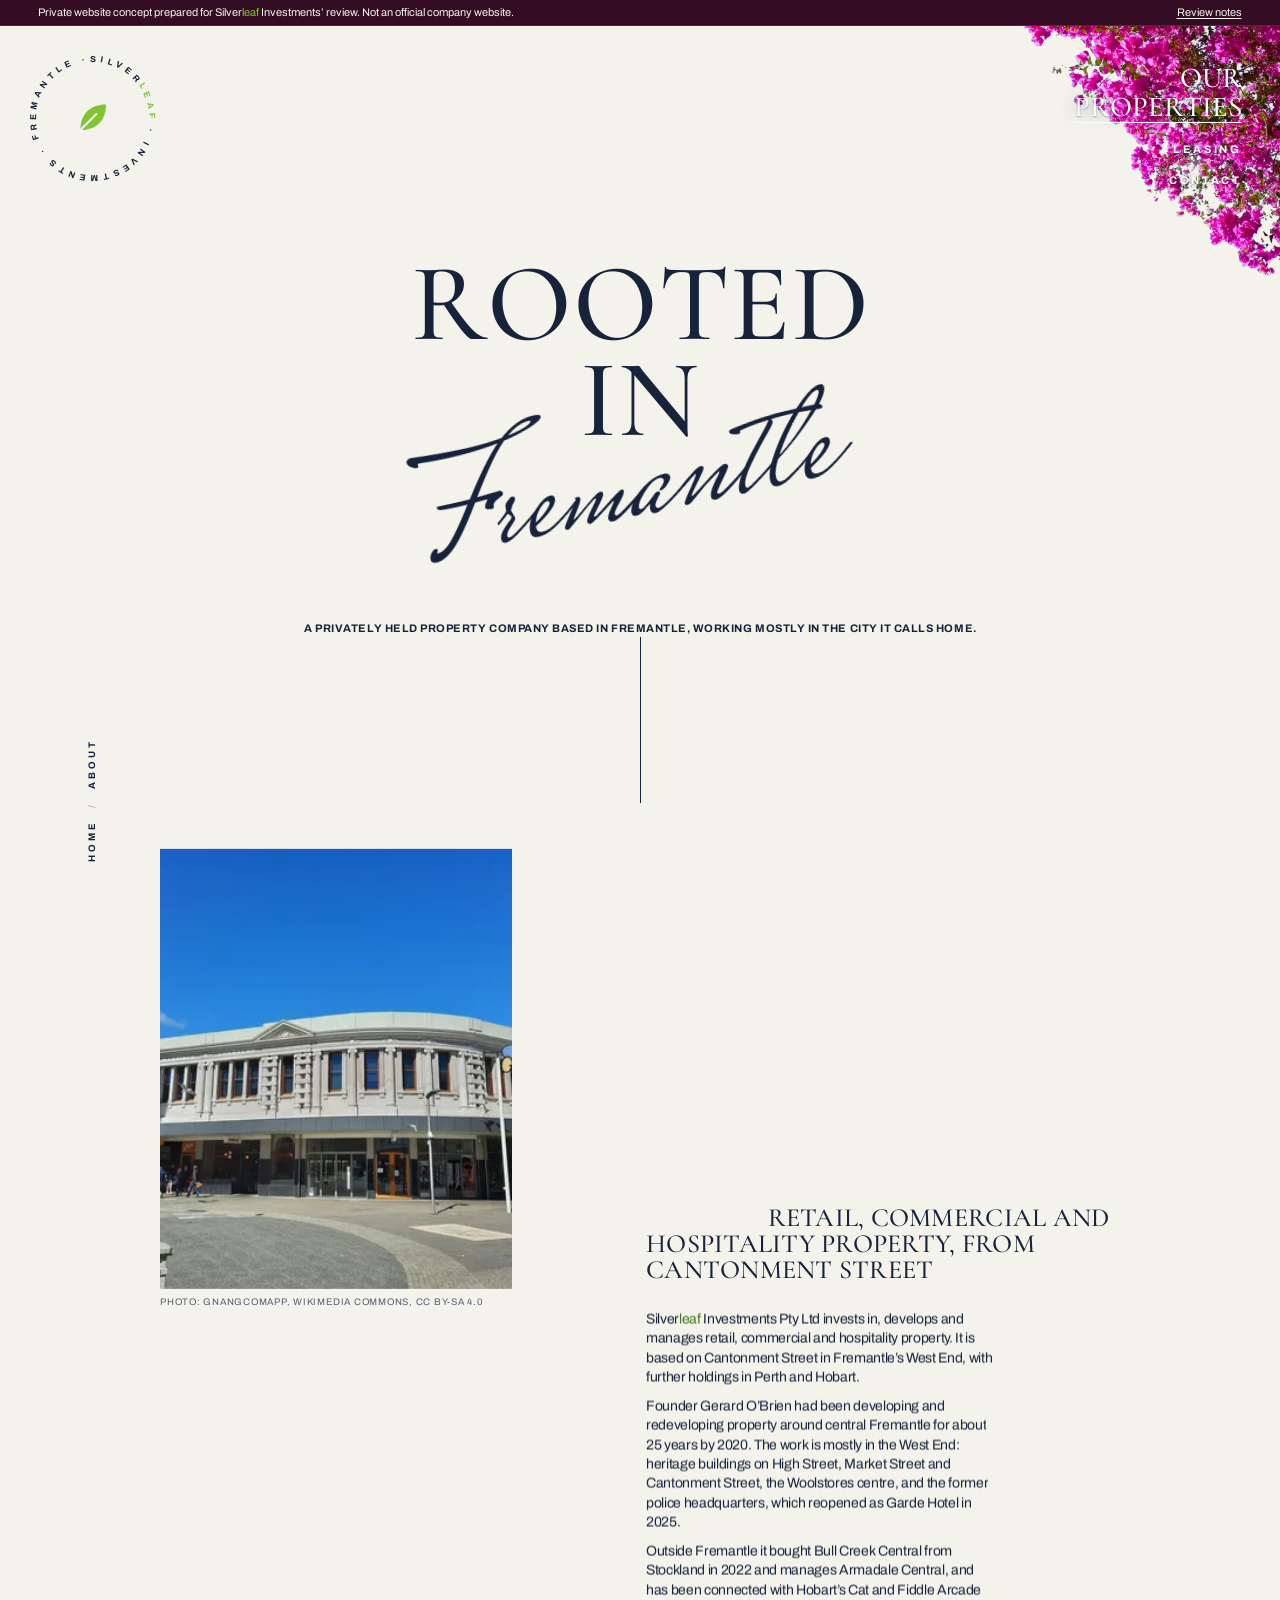
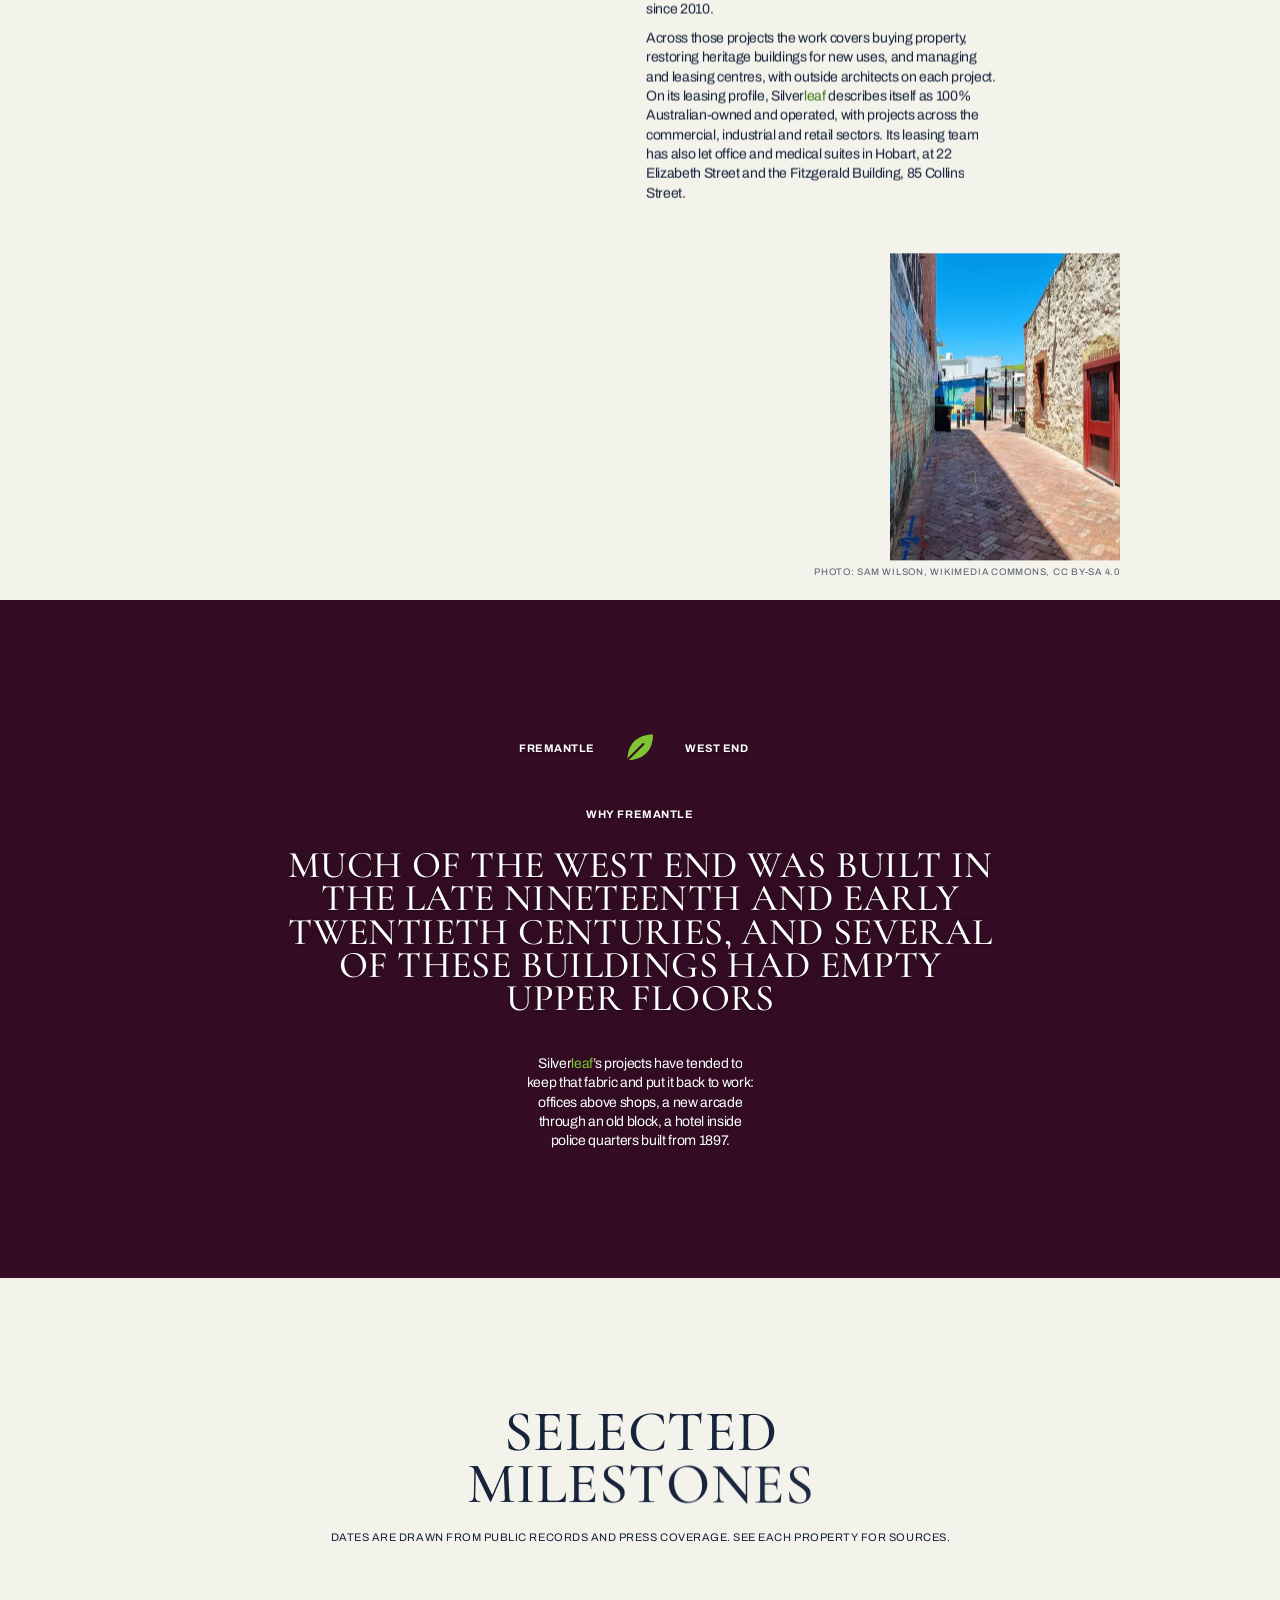
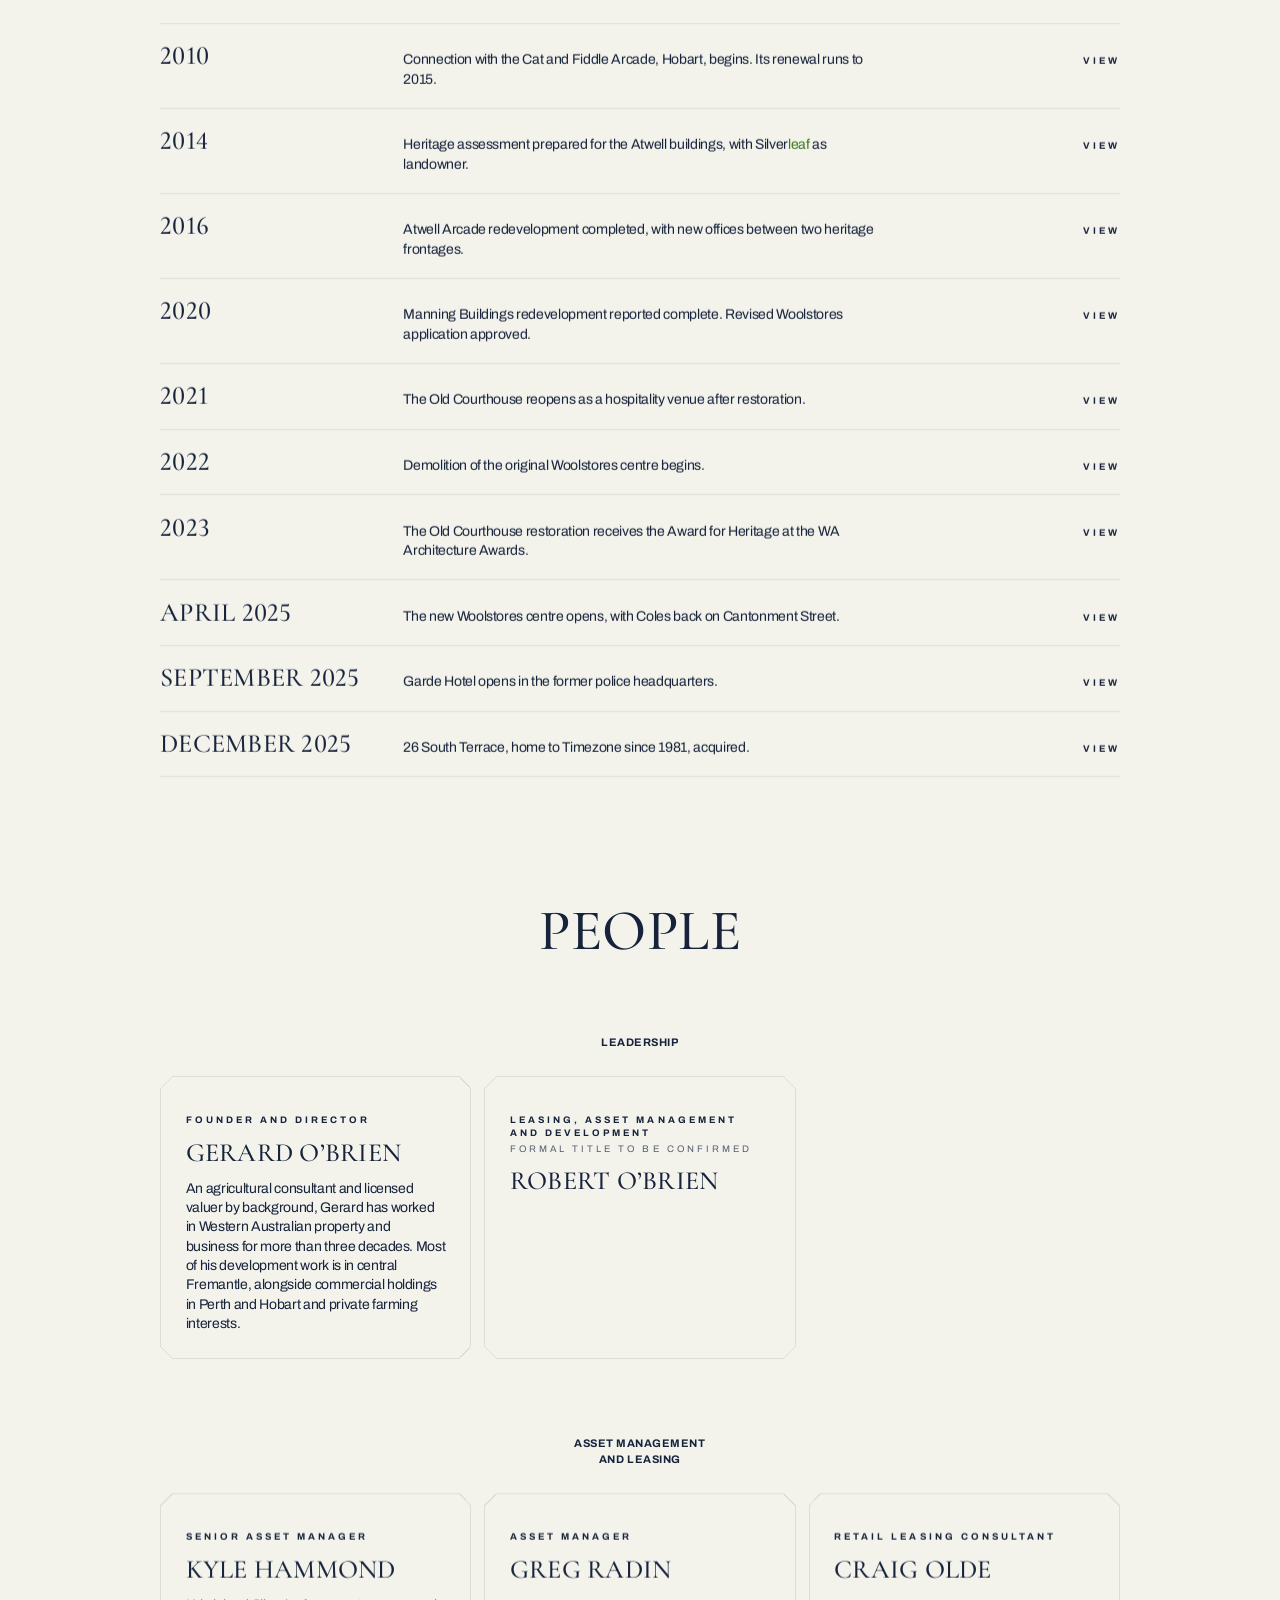
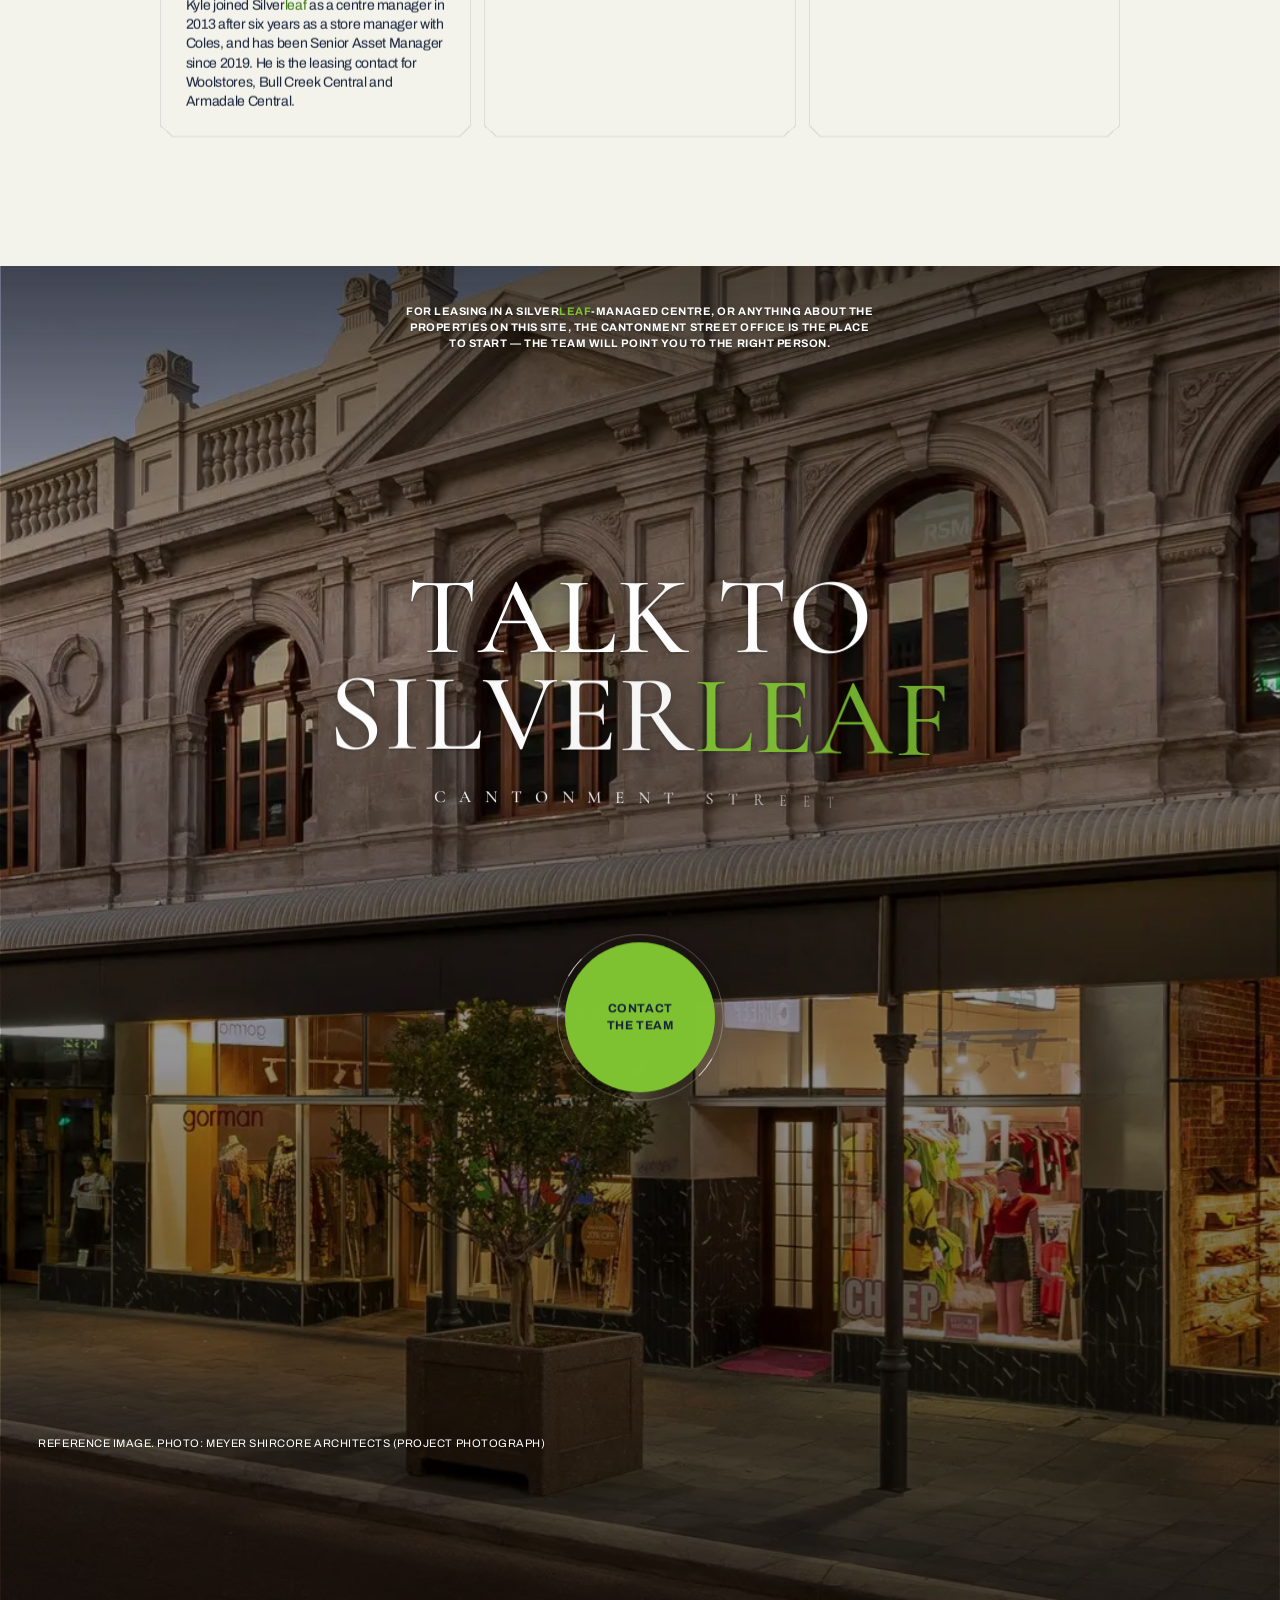
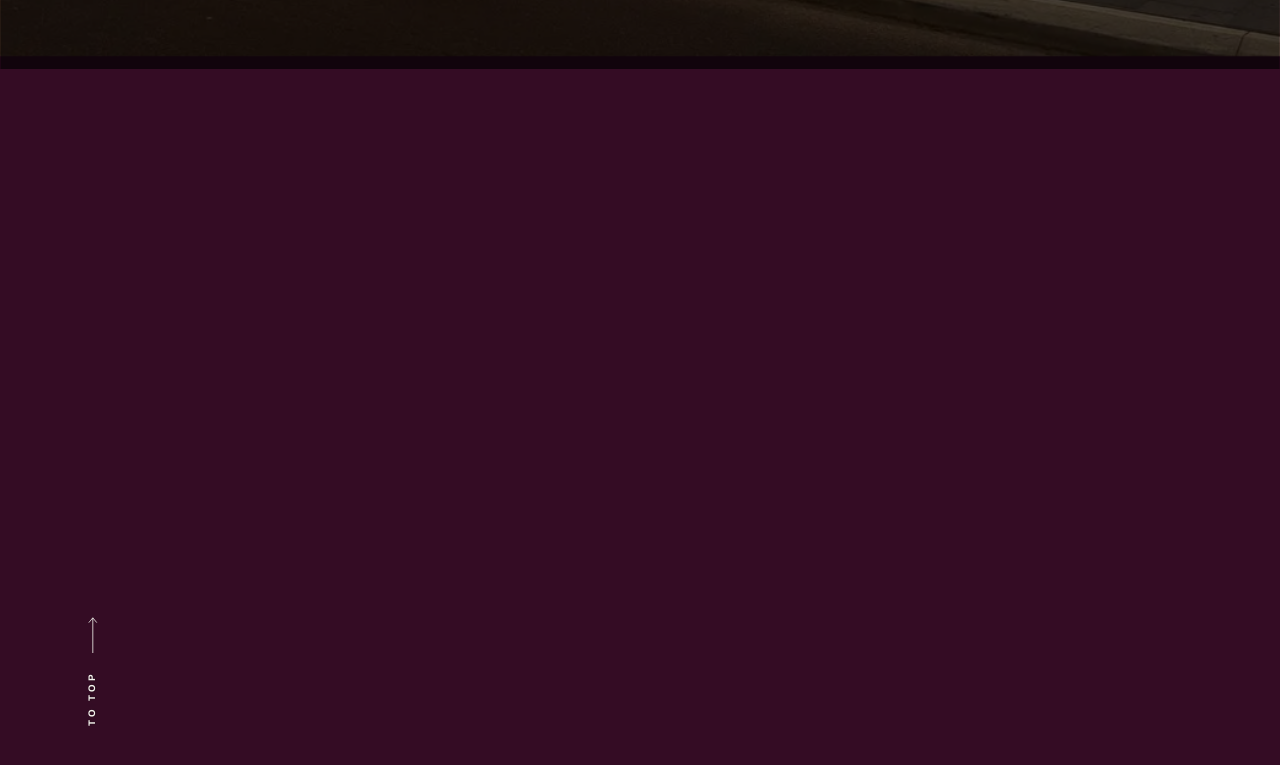
==== about/index.html @ 73a71e29 "Silverleaf website concept: preview build Co-Authored-By: Claude Opus 5.5 <noreply@anthropic.com>" ====
<!DOCTYPE html><html lang="en-AU" class="no-js"><head><meta charset="utf-8"><meta name="viewport" content="width=device-width, initial-scale=1"><title>About (concept)</title><meta name="description" content="Silverleaf Investments is a privately held property investment, development and management company based in Fremantle, Western Australia."><meta name="robots" content="noindex, nofollow, noarchive, nosnippet, noimageindex"><meta name="googlebot" content="noindex, nofollow"><meta property="og:type" content="website"><meta property="og:site_name" content="Silverleaf Investments"><meta property="og:locale" content="en_AU"><meta property="og:title" content="About"><meta property="og:description" content="Silverleaf Investments is a privately held property investment, development and management company based in Fremantle, Western Australia."><meta name="twitter:card" content="summary_large_image"><meta name="referrer" content="strict-origin-when-cross-origin"><meta name="theme-color" content="#340c24"><link rel="icon" href="../favicon.svg" type="image/svg+xml"><link rel="preload" href="../assets/cormorant-garamond-latin-wght-normal.CUoBjw-S.woff2" as="font" type="font/woff2" crossorigin><link rel="preload" href="../assets/mrs-saint-delafield-latin-400-normal.DistX2Vi.woff2" as="font" type="font/woff2" crossorigin><link rel="preload" href="../assets/archivo-latin-wdth-normal.DY7AcnAa.woff2" as="font" type="font/woff2" crossorigin><script>
      (function () {
        var r = document.documentElement;
        r.classList.remove('no-js');
        if ('scrollRestoration' in history) history.scrollRestoration = 'manual';
        var reduce = window.matchMedia('(prefers-reduced-motion: reduce)').matches;
        if (!reduce) r.classList.add('motion');
        r.style.setProperty('--svh', window.innerHeight + 'px');
        // Failsafe: if the motion script never runs, show everything.
        setTimeout(function () {
          if (!r.classList.contains('motion-ready')) r.classList.remove('motion');
        }, 4000);
      })();
    </script><link rel="stylesheet" href="../assets/EraLayout.CRSMI4aG.css"><style>.fl-page{top:calc(var(--s96) * -1);right:calc(var(--s96) * -1);transform:scaleX(-1)}.page-themes{flex-direction:row;inset:0}.page-themes__l,.page-themes__r{flex-direction:column;flex:1;display:flex}.page-themes__top{height:15rem}@media (width<=991px){.fl-page{--fm:1;top:calc(var(--s24) * -1);right:calc(var(--s32) * -1)}.page-themes__top{height:40rem}}
.decor i{display:block;position:absolute}.decor .dt,.decor .db{left:var(--dc);right:var(--dc);background:currentColor;height:1px}.decor .dt{top:0}.decor .db{bottom:0}.decor .dl,.decor .dr{top:var(--dc);bottom:var(--dc);background:currentColor;width:1px}.decor .dl{left:0}.decor .dr{right:0}.decor .dc{width:var(--dc);height:var(--dc)}.decor .tl{background:linear-gradient(to bottom right,#0000 calc(50% - .6px),currentColor calc(50% - .6px) calc(50% + .6px),#0000 calc(50% + .6px));top:0;left:0}.decor .br{background:linear-gradient(to bottom right,#0000 calc(50% - .6px),currentColor calc(50% - .6px) calc(50% + .6px),#0000 calc(50% + .6px));bottom:0;right:0}.decor .tr{background:linear-gradient(to bottom left,#0000 calc(50% - .6px),currentColor calc(50% - .6px) calc(50% + .6px),#0000 calc(50% + .6px));top:0;right:0}.decor .bl{background:linear-gradient(to bottom left,#0000 calc(50% - .6px),currentColor calc(50% - .6px) calc(50% + .6px),#0000 calc(50% + .6px));bottom:0;left:0}
.about-sec{position:relative}.about-title{flex-direction:column;grid-area:1/4/2/8;align-items:center;display:flex}.about-title__a{margin-top:calc(72 * var(--u) * -1);margin-left:calc(40 * var(--u) * -1);transform:rotate(-12deg)}.about-cols{column-gap:var(--gap);grid-template-columns:repeat(10,1fr);align-items:start;display:grid}.about-l{grid-area:1/2/2/5}.about-l__img{aspect-ratio:4/5}.about-r{padding-top:var(--s272);grid-area:1/6/2/10}.about-prose{gap:var(--s12);max-width:calc(var(--cell-h) * 3 + var(--gap) * 2);flex-direction:column;display:flex}.about-r__img{width:calc(var(--cell-h) * 2 + var(--gap));aspect-ratio:3/4;margin-left:auto}.about-credit{margin-top:var(--s8);letter-spacing:.08em;opacity:.7}.about-r .about-credit{text-align:right}.about-why__lead,.about-ms__head,.about-people__head{grid-area:1/3/2/9}.ms-list{border-top:1px solid var(--line);grid-area:1/2/2/10}.ms-row{border-bottom:1px solid var(--line)}.ms-row__a{column-gap:var(--gap);padding:var(--s24) 0;color:var(--fg);grid-template-columns:repeat(8,1fr);align-items:baseline;display:grid}.ms-row__date{grid-column:1/3}.ms-row__text{grid-column:3/7}.ms-row__go{grid-column:8/9;justify-self:end;position:relative;overflow:clip}.people-list{gap:var(--gap);grid-area:1/2/2/10;grid-template-columns:repeat(3,1fr);display:grid}.person{padding:var(--s48) var(--s32) var(--s32);position:relative}.person__note{margin-top:var(--s4);opacity:.7}@media (width<=991px){.about-title,.about-why__lead,.about-ms__head,.about-people__head{grid-area:1/1/2/5}.about-cols{row-gap:var(--s64);grid-template-columns:1fr}.about-l,.about-r{grid-area:auto;padding-top:0}.about-why__desc,.ms-list,.people-list{grid-area:1/1/2/5}.ms-row__a{row-gap:var(--s8);grid-template-columns:1fr auto}.ms-row__date{grid-column:1/2}.ms-row__text{grid-area:2/1/auto/3}.ms-row__go{grid-area:1/2/auto/3}.people-list{grid-template-columns:1fr}}
.cta-w{position:relative}.cta-s{z-index:1;aspect-ratio:144/168;pointer-events:none;position:relative}.cta-desc{pointer-events:auto;grid-area:1/4/2/8}.cta-sec .lf{text-shadow:0 0 10px #0000008c}.cta-sec .grad.top{background-image:linear-gradient(#0000009e,#00000040 60%,#0000)}.cta-title{pointer-events:auto;grid-area:1/3/2/9}.cta-btn{flex-direction:column;align-items:center;display:flex}.img-p{object-fit:cover;flex:none;width:100%;height:140%}.cta-credit{z-index:2;left:var(--off);bottom:calc(var(--off) + var(--cell-v) * 2 + var(--gap) + var(--s16));position:absolute}.ftr-w{margin-top:calc((var(--off) + var(--cell-v) * 2 + var(--gap)) * -1);position:relative}.ftr-top{z-index:1200;left:0;top:calc(100% - var(--off));height:var(--cell-h);transform-origin:0 0;align-items:center;gap:var(--s24);color:var(--fg);position:absolute;transform:rotate(-90deg)}.ftr-top .sdown__arrow{transform:none}.ftr-s{z-index:1;height:var(--vh);flex-direction:column;justify-content:space-between;display:flex;position:relative}.ftr-s__t{flex:1}.ftr-s__b{flex-direction:column;flex:1;justify-content:flex-end;display:flex}.ftr-contact{flex-direction:column;grid-area:1/3/2/9;align-items:center;display:flex}.ftr-phone{color:var(--fg);white-space:nowrap}.ftr-address{padding:0 var(--s48);text-align:center;flex-direction:column;grid-area:2/5/3/7;align-items:center;display:flex}.ftr-info{flex-direction:column;grid-area:1/3/2/6;justify-content:flex-end;display:flex}.ftr-credits{flex-direction:column;grid-area:1/6/2/9;justify-content:flex-end;align-items:flex-end;display:flex}.ftr-bg{z-index:-1;bottom:100%;left:calc(var(--off) * -1);right:calc(var(--off) * -1);height:calc(var(--vh) * 2);background:var(--bg);position:absolute}@media (width<=991px){.cta-s{aspect-ratio:2/6}.cta-desc,.cta-title,.ftr-contact{grid-area:1/1/2/5}.ftr-address{margin:0 calc(var(--gap) * -1);grid-area:2/2/3/4;padding:0}.ftr-info{grid-area:1/1/2/3}.ftr-credits{grid-area:1/3/2/5}}
</style></head><body class="on-light"><a class="skip" href="#main">Skip to content</a><aside class="notice" aria-label="Concept notice"><span>Private website concept prepared for Silver<span class="lf">leaf</span> Investments’ review. Not an official company website.</span><a href="../review-notes/index.html">Review notes</a></aside><header class="hdr"><a class="hdr-logo on-light" data-theme href="../" aria-label="Silverleaf Investments, home"><span class="symbol hdr-logo__sym"><svg class="logo-mark leaf-mark" viewBox="0 0 24 24" aria-hidden="true"><path d="M4 20C4 10 10 4 20 4c0 10-6 16-16 16Z" fill="var(--leaf, #7fc433)"></path><path d="M4 20 14 10" fill="none" stroke="var(--bg, #340c24)" stroke-width="1.3" stroke-linecap="round"></path></svg></span><span class="hdr-logo__ring" data-logo-ring aria-hidden="true"><svg viewBox="0 0 120 120"><defs><path id="ring" d="M60,60 m-47,0 a47,47 0 1,1 94,0 a47,47 0 1,1 -94,0"></path></defs><text><textPath href="#ring" startOffset="0" textLength="292">SILVER<tspan class="ring-leaf">LEAF</tspan> · INVESTMENTS · FREMANTLE · </textPath></text></svg></span></a><nav class="hdr-nav on-light" data-theme aria-label="Main"><div class="hdr-nav__list desk-f"><a class="u-link hdr-nav__main h6" href="../portfolio/index.html"><span class="u-link__t">Our<br>Properties</span><span class="u-link__line" aria-hidden="true"></span></a><span class="u24" aria-hidden="true"></span><a class="nav-l2 l2" href="../leasing/index.html"><span class="roll"><span class="roll__t">Leasing</span><span class="roll__t" aria-hidden="true">Leasing</span></span></a><span class="nav-gap" aria-hidden="true"></span><a class="nav-l2 l2" href="../contact/index.html"><span class="roll"><span class="roll__t">Contact</span><span class="roll__t" aria-hidden="true">Contact</span></span></a></div><button class="hdr-menu-btn mob-f l2" type="button" aria-expanded="false" aria-controls="menu" data-menu-btn><span data-menu-label>Menu</span><span class="hdr-menu-btn__ico" aria-hidden="true"><i></i><i></i></span></button></nav></header><nav class="crumbs desk-f on-light" data-theme aria-label="Breadcrumb"><a class="l2 roll crumbs__item" href="../"><span class="roll__t">Home</span><span class="roll__t" aria-hidden="true">Home</span></a><span class="l2 crumbs__sep" aria-hidden="true">/</span><span class="l2 crumbs__item is-active" aria-current="page">About</span></nav><div class="menu on-color" id="menu" data-menu hidden><nav class="menu__list" aria-label="Menu"><a class="h3" href="../">Home</a><a class="h3" href="../portfolio/index.html">Our properties</a><a class="h3" href="../about/index.html">About</a><a class="h3" href="../leasing/index.html">Leasing</a><a class="h3" href="../contact/index.html">Contact</a></nav><p class="l1 menu__foot">Level 2, 25 Cantonment Street, Fremantle WA 6160<br><a href="tel:+61893355492">08 9335 5492</a></p></div><div class="tips" data-tips aria-hidden="true"></div><main id="main" tabindex="-1"><section class="section clip on-light about-sec" aria-labelledby="about-title"><div class="flower fl-page" style="--fo:0% 0%;--fsc:0.55" aria-hidden="true"><img src="../assets/bloom-hang.AHL8korQ_Z1L3aWa.webp" alt="" width="900" height="977" loading="lazy" decoding="async"></div><div class="themes page-themes" aria-hidden="true"><div class="page-themes__l" data-bg="light"></div><div class="page-themes__r"><div class="page-themes__top" data-bg="color"></div><div class="themes__fill" data-bg="light"></div></div></div><div class="ctn"><div class="u48"></div><div class="u272"></div><div class="grid"><div class="about-title"><h1 id="about-title" class="h1 ac" data-r="h">Rooted<br>in<span class="vh"> Fremantle</span></h1><div class="about-title__a" aria-hidden="true"><p class="a1 ac" data-r="a">Fremantle</p></div></div></div><div class="u96"></div><div class="grid"><div class="lead"><p class="l1 ac" data-r="p">A privately held property company based in Fremantle, working mostly in the city it calls home.</p></div></div><div class="divider"><div class="line-v" data-r="line"></div></div><div class="u96"></div><div class="about-cols"><div class="about-l" data-par="ctn-down" data-mob="off"><div class="about-l__img"><div class="img-w" data-r="slide"><picture><source srcset="../assets/manning-corner.X_U4zFFT_11xkef.webp 500w, ../assets/manning-corner.X_U4zFFT_Z2ppcxt.webp 800w, ../assets/manning-corner.X_U4zFFT_Z1WRKDD.webp 1200w" type="image/webp" sizes="(min-width: 992px) 37vw, 90vw"><img src="../assets/manning-corner.X_U4zFFT_20Ml8M.webp" srcset="../assets/manning-corner.X_U4zFFT_11xkef.webp 500w, ../assets/manning-corner.X_U4zFFT_Z2ppcxt.webp 800w, ../assets/manning-corner.X_U4zFFT_Z1WRKDD.webp 1200w" alt="The curved corner of the Manning Buildings facing the High Street Mall, Fremantle." sizes="(min-width: 992px) 37vw, 90vw" loading="lazy" style="object-position:50% 55%" decoding="async" width="2400" height="1800" class="img"></picture></div></div><p class="l2 reg about-credit">Photo: Gnangcomapp, Wikimedia Commons, CC BY-SA 4.0</p></div><div class="about-r" data-par="ctn-up" data-mob="off"><div class="red-line"></div><p class="h5" data-r="p">Retail, commercial and hospitality property, from Cantonment Street</p><div class="u32"></div><div class="about-prose"><p class="p1" data-r="p">Silver<span class="lf">leaf</span> Investments Pty Ltd invests in, develops and manages retail, commercial and hospitality property. It is based on Cantonment Street in Fremantle’s West End, with further holdings in Perth and Hobart.</p><p class="p1" data-r="p">Founder Gerard O’Brien had been developing and redeveloping property around central Fremantle for about 25 years by 2020. The work is mostly in the West End: heritage buildings on High Street, Market Street and Cantonment Street, the Woolstores centre, and the former police headquarters, which reopened as Garde Hotel in 2025.</p><p class="p1" data-r="p">Outside Fremantle it bought Bull Creek Central from Stockland in 2022 and manages Armadale Central, and has been connected with Hobart’s Cat and Fiddle Arcade since 2010.</p><p class="p1" data-r="p">Across those projects the work covers buying property, restoring heritage buildings for new uses, and managing and leasing centres, with outside architects on each project. On its leasing profile, Silver<span class="lf">leaf</span> describes itself as 100% Australian-owned and operated, with projects across the commercial, industrial and retail sectors. Its leasing team has also let office and medical suites in Hobart, at 22 Elizabeth Street and the Fitzgerald Building, 85 Collins Street.</p></div><div class="u64"></div><div class="about-r__img"><div class="img-w" data-r="slide"><picture><source srcset="../assets/atwell-laneway.B030Mtuk_1FXeQ.webp 400w, ../assets/atwell-laneway.B030Mtuk_Z16QmFq.webp 700w, ../assets/atwell-laneway.B030Mtuk_Z1AXyec.webp 1000w" type="image/webp" sizes="(min-width: 992px) 23vw, 60vw"><img src="../assets/atwell-laneway.B030Mtuk_Z1WW4sn.webp" srcset="../assets/atwell-laneway.B030Mtuk_1FXeQ.webp 400w, ../assets/atwell-laneway.B030Mtuk_Z16QmFq.webp 700w, ../assets/atwell-laneway.B030Mtuk_Z1AXyec.webp 1000w" alt="A brick-paved laneway beside Atwell Arcade, Fremantle, between limestone and brick walls." sizes="(min-width: 992px) 23vw, 60vw" loading="lazy" style="object-position:50% 60%" decoding="async" width="1351" height="2400" class="img"></picture></div></div><p class="l2 reg about-credit">Photo: Sam Wilson, Wikimedia Commons, CC BY-SA 4.0</p></div></div><div class="u160"></div></div></section><section class="section clip on-color about-why" data-bg="color" aria-labelledby="why-title"><div class="ctn"><div class="u160"></div><div class="s-logo"><div class="s-logo__l"><p class="l1 ac" data-r="p">Fremantle</p></div><span class="symbol" data-r="ctn"><svg class="logo-mark leaf-mark" viewBox="0 0 24 24" aria-hidden="true"><path d="M4 20C4 10 10 4 20 4c0 10-6 16-16 16Z" fill="var(--leaf, #7fc433)"></path><path d="M4 20 14 10" fill="none" stroke="var(--bg, #340c24)" stroke-width="1.3" stroke-linecap="round"></path></svg></span><div class="s-logo__r"><p class="l1 ac" data-r="p">West End</p></div></div><div class="u48"></div><div class="grid"><div class="s-title"><h2 id="why-title" class="l1 ac" data-r="p">Why Fremantle</h2></div></div><div class="u32"></div><div class="grid"><div class="about-why__lead"><p class="h4 ac" data-r="p">Much of the West End was built in the late nineteenth and early twentieth centuries, and several of these buildings had empty upper floors</p></div></div><div class="u48"></div><div class="grid"><div class="desc about-why__desc"><p class="p1 ac" data-r="p">Silver<span class="lf">leaf</span>’s projects have tended to keep that fabric and put it back to work: offices above shops, a new arcade through an old block, a hotel inside police quarters built from 1897.</p></div></div><div class="u160"></div></div></section><section class="section clip on-light about-ms" data-bg="light" aria-labelledby="ms-title"><div class="ctn"><div class="u160"></div><div class="grid"><div class="about-ms__head"><h2 id="ms-title" class="h3 ac" data-r="h">Selected<br>milestones</h2><div class="u24"></div><p class="l1 reg ac" data-r="p">Dates are drawn from public records and press coverage. See each property for sources.</p></div></div><div class="u96"></div><div class="grid"><ol class="ms-list" data-r="ctn"><li class="ms-row"><a class="ms-row__a roll-trigger" href="../portfolio/cat-and-fiddle-arcade/index.html"><span class="h5 ms-row__date">2010</span><span class="p1 ms-row__text">Connection with the Cat and Fiddle Arcade, Hobart, begins. Its renewal runs to 2015.</span><span class="l2 ms-row__go roll" aria-hidden="true"><span class="roll__t">View</span><span class="roll__t">View</span></span></a></li><li class="ms-row"><a class="ms-row__a roll-trigger" href="../portfolio/atwell-arcade/index.html"><span class="h5 ms-row__date">2014</span><span class="p1 ms-row__text">Heritage assessment prepared for the Atwell buildings, with Silver<span class="lf">leaf</span> as landowner.</span><span class="l2 ms-row__go roll" aria-hidden="true"><span class="roll__t">View</span><span class="roll__t">View</span></span></a></li><li class="ms-row"><a class="ms-row__a roll-trigger" href="../portfolio/atwell-arcade/index.html"><span class="h5 ms-row__date">2016</span><span class="p1 ms-row__text">Atwell Arcade redevelopment completed, with new offices between two heritage frontages.</span><span class="l2 ms-row__go roll" aria-hidden="true"><span class="roll__t">View</span><span class="roll__t">View</span></span></a></li><li class="ms-row"><a class="ms-row__a roll-trigger" href="../portfolio/manning-buildings/index.html"><span class="h5 ms-row__date">2020</span><span class="p1 ms-row__text">Manning Buildings redevelopment reported complete. Revised Woolstores application approved.</span><span class="l2 ms-row__go roll" aria-hidden="true"><span class="roll__t">View</span><span class="roll__t">View</span></span></a></li><li class="ms-row"><a class="ms-row__a roll-trigger" href="../portfolio/old-courthouse/index.html"><span class="h5 ms-row__date">2021</span><span class="p1 ms-row__text">The Old Courthouse reopens as a hospitality venue after restoration.</span><span class="l2 ms-row__go roll" aria-hidden="true"><span class="roll__t">View</span><span class="roll__t">View</span></span></a></li><li class="ms-row"><a class="ms-row__a roll-trigger" href="../portfolio/woolstores/index.html"><span class="h5 ms-row__date">2022</span><span class="p1 ms-row__text">Demolition of the original Woolstores centre begins.</span><span class="l2 ms-row__go roll" aria-hidden="true"><span class="roll__t">View</span><span class="roll__t">View</span></span></a></li><li class="ms-row"><a class="ms-row__a roll-trigger" href="../portfolio/old-courthouse/index.html"><span class="h5 ms-row__date">2023</span><span class="p1 ms-row__text">The Old Courthouse restoration receives the Award for Heritage at the WA Architecture Awards.</span><span class="l2 ms-row__go roll" aria-hidden="true"><span class="roll__t">View</span><span class="roll__t">View</span></span></a></li><li class="ms-row"><a class="ms-row__a roll-trigger" href="../portfolio/woolstores/index.html"><span class="h5 ms-row__date">April 2025</span><span class="p1 ms-row__text">The new Woolstores centre opens, with Coles back on Cantonment Street.</span><span class="l2 ms-row__go roll" aria-hidden="true"><span class="roll__t">View</span><span class="roll__t">View</span></span></a></li><li class="ms-row"><a class="ms-row__a roll-trigger" href="../portfolio/garde-hotel/index.html"><span class="h5 ms-row__date">September 2025</span><span class="p1 ms-row__text">Garde Hotel opens in the former police headquarters.</span><span class="l2 ms-row__go roll" aria-hidden="true"><span class="roll__t">View</span><span class="roll__t">View</span></span></a></li><li class="ms-row"><a class="ms-row__a roll-trigger" href="../portfolio/26-south-terrace/index.html"><span class="h5 ms-row__date">December 2025</span><span class="p1 ms-row__text">26 South Terrace, home to Timezone since 1981, acquired.</span><span class="l2 ms-row__go roll" aria-hidden="true"><span class="roll__t">View</span><span class="roll__t">View</span></span></a></li></ol></div><div class="u160"></div></div></section><section class="section clip on-light about-people" data-bg="light" aria-labelledby="people-title"><div class="ctn"><div class="grid"><div class="about-people__head"><h2 id="people-title" class="h3 ac" data-r="h">People</h2></div></div><div class="u96"></div><div class="grid"><div class="s-title"><h3 class="l1 ac" data-r="p">Leadership</h3></div></div><div class="u32"></div><div class="grid"><ul class="people-list" data-r="ctn"><li class="person"><p class="l2">Founder and Director</p><div class="u16"></div><p class="h5">Gerard O’Brien</p><div class="u16"></div><p class="p1">An agricultural consultant and licensed valuer by background, Gerard has worked in Western Australian property and business for more than three decades. Most of his development work is in central Fremantle, alongside commercial holdings in Perth and Hobart and private farming interests.</p><span class="decor" style="--dc:var(--s16)" aria-hidden="true"><i class="dt"></i><i class="db"></i><i class="dl"></i><i class="dr"></i><i class="dc tl"></i><i class="dc tr"></i><i class="dc bl"></i><i class="dc br"></i></span></li><li class="person"><p class="l2">Leasing, asset management and development</p><p class="l2 reg person__note">Formal title to be confirmed</p><div class="u16"></div><p class="h5">Robert O’Brien</p><span class="decor" style="--dc:var(--s16)" aria-hidden="true"><i class="dt"></i><i class="db"></i><i class="dl"></i><i class="dr"></i><i class="dc tl"></i><i class="dc tr"></i><i class="dc bl"></i><i class="dc br"></i></span></li></ul></div><div class="u96"></div><div class="grid"><div class="s-title"><h3 class="l1 ac" data-r="p">Asset management and leasing</h3></div></div><div class="u32"></div><div class="grid"><ul class="people-list" data-r="ctn"><li class="person"><p class="l2">Senior Asset Manager</p><div class="u16"></div><p class="h5">Kyle Hammond</p><div class="u16"></div><p class="p1">Kyle joined Silver<span class="lf">leaf</span> as a centre manager in 2013 after six years as a store manager with Coles, and has been Senior Asset Manager since 2019. He is the leasing contact for Woolstores, Bull Creek Central and Armadale Central.</p><span class="decor" style="--dc:var(--s16)" aria-hidden="true"><i class="dt"></i><i class="db"></i><i class="dl"></i><i class="dr"></i><i class="dc tl"></i><i class="dc tr"></i><i class="dc bl"></i><i class="dc br"></i></span></li><li class="person"><p class="l2">Asset Manager</p><div class="u16"></div><p class="h5">Greg Radin</p><span class="decor" style="--dc:var(--s16)" aria-hidden="true"><i class="dt"></i><i class="db"></i><i class="dl"></i><i class="dr"></i><i class="dc tl"></i><i class="dc tr"></i><i class="dc bl"></i><i class="dc br"></i></span></li><li class="person"><p class="l2">Retail Leasing Consultant</p><div class="u16"></div><p class="h5">Craig Olde</p><span class="decor" style="--dc:var(--s16)" aria-hidden="true"><i class="dt"></i><i class="db"></i><i class="dl"></i><i class="dr"></i><i class="dc tl"></i><i class="dc tr"></i><i class="dc bl"></i><i class="dc br"></i></span></li></ul></div><div class="u96"></div><div class="u64"></div></div></section><section class="section on-color cta-sec" data-bg="color" aria-labelledby="cta-title"><div class="ctn cta-clip" data-footer-clip><div class="cta-w"><div class="cta-s"><div class="u48"></div><div class="grid"><div class="cta-desc"><p class="l1 ac" data-r="p">For leasing in a Silver<span class="lf">leaf</span>-managed centre, or anything about the properties on this site, the Cantonment Street office is the place to start — the team will point you to the right person.</p></div></div><div class="u272"></div><div class="grid"><div class="cta-title"><h2 id="cta-title" class="h1 ac" data-r="h">Talk to<br>Silver<span class="lf">leaf</span></h2><div class="u32"></div><p class="c1 ac" data-r="h">Cantonment Street</p><div class="u160"></div><div class="cta-btn"><div class="btn-circle roll-trigger" data-btn-circle data-magnetic data-r="ctn"><span class="btn-circle__label l1" data-magnetic-inner aria-hidden="true"><span class="roll"><span class="roll__t">Contact the team</span><span class="roll__t" aria-hidden="true">Contact the team</span></span></span><span class="btn-circle__bg" aria-hidden="true"><svg viewBox="0 0 208 208"><circle class="arc" cx="104" cy="104" r="103.5" fill="none" stroke="currentColor" stroke-width="1" transform="rotate(-150 104 104)" style="stroke-dasharray:27.12 650.31"></circle><circle class="arc" cx="104" cy="104" r="103.5" fill="none" stroke="currentColor" stroke-width="1" transform="rotate(30 104 104)" style="stroke-dasharray:27.12 650.31"></circle><circle class="track" cx="104" cy="104" r="103.5" fill="none" stroke-width="1"></circle></svg></span><a class="btn-circle__link" href="../contact/index.html" aria-label="Contact the team"></a></div></div></div></div></div><div class="w-bg"><div class="img-w" data-par-w><img class="img-p" data-par="img" src="../assets/manning-dusk.BoLgAfOb_Z1BKr9H.webp" alt="The restored Manning Buildings, Fremantle, at dusk: arched upper windows above lit shopfronts under the street verandah." width="2400" height="1600" loading="lazy" style="object-position:60% 45%"><div class="grad top x4"></div><div class="grad"></div><div class="grad"></div></div><p class="cta-credit l1 reg">Reference image. Photo: Meyer Shircore Architects (project photograph)</p></div></div></div></section><footer class="section on-dark ftr-sec" data-bg="dark" aria-label="Contact details"><div class="ctn"><div class="ftr-w" data-footer><a class="ftr-top desk-f" href="#main" data-to-top><span class="l2">To top</span><span class="sdown__arrow"><svg viewBox="0 0 48 12"><path d="M0 6h44M38 1l6 5-6 5" fill="none" stroke="currentColor" stroke-width="1"></path></svg></span></a><div class="ftr-s" data-footer-s><div class="ftr-s__t"></div><div class="ftr-s__c"><div class="grid"><div class="ftr-contact"><div class="s-logo"><span class="symbol" data-text="ctn"><svg class="logo-mark leaf-mark" viewBox="0 0 24 24" aria-hidden="true"><path d="M4 20C4 10 10 4 20 4c0 10-6 16-16 16Z" fill="var(--leaf, #7fc433)"></path><path d="M4 20 14 10" fill="none" stroke="var(--bg, #340c24)" stroke-width="1.3" stroke-linecap="round"></path></svg></span></div><div class="u32"></div><a class="h2 ac ftr-phone roll" href="tel:+61893355492" data-text="h"><span class="roll__t">08 9335 5492</span><span class="roll__t" aria-hidden="true">08 9335 5492</span></a><div class="u48"></div></div><div class="ftr-address" data-text="ctn"><p class="l1 reg ac">Office</p><div class="u4"></div><a class="l1 ac roll" href="https://www.openstreetmap.org/search?query=25%20Cantonment%20Street%20Fremantle%20WA%206160" rel="noopener noreferrer"><span class="roll__t">Level 2, 25 Cantonment Street, Fremantle WA 6160</span><span class="roll__t" aria-hidden="true">Level 2, 25 Cantonment Street, Fremantle WA 6160</span></a></div></div></div><div class="ftr-s__b"><div class="grid"><div class="ftr-info"><p class="l1" data-text="p">Silver<span class="lf">leaf</span> Investments.</p><p class="l1 reg" data-text="p">Private website concept. Not an official company website.</p><div class="u12"></div><p class="l1 reg" data-text="p"><a class="roll" href="../review-notes/index.html"><span class="roll__t">Review notes, sources and credits</span><span class="roll__t" aria-hidden="true">Review notes, sources and credits</span></a></p></div><div class="ftr-credits"><p class="l1 reg ar" data-text="p">Leasing</p><p class="l1 ar" data-text="p"><a class="roll" href="../leasing/index.html"><span class="roll__t">Leasing contacts</span><span class="roll__t" aria-hidden="true">Leasing contacts</span></a></p></div></div><div class="u48"></div></div></div><div class="ftr-bg"></div></div></div></footer></main><script>
      // Start each page at the top unless the link points to a section (#anchor).
      // An embedding viewer (such as the claude.ai preview) can restore its own saved scroll position
      // after the page loads, so the top is re-asserted for a short moment, and only until the
      // visitor scrolls, taps or presses a key themselves.
      (function () {
        if (location.hash) return;
        var done = false;
        var toTop = function () {
          if (done) return;
          window.scrollTo(0, 0);
          try {
            document.documentElement.scrollIntoView({ block: 'start', behavior: 'instant' });
          } catch (e) {
            /* older browsers: scrollTo above is enough */
          }
        };
        var stop = function () {
          done = true;
        };
        ['wheel', 'touchstart', 'keydown', 'pointerdown'].forEach(function (t) {
          window.addEventListener(t, stop, { once: true, passive: true, capture: true });
        });
        toTop();
        document.addEventListener('DOMContentLoaded', toTop, { once: true });
        window.addEventListener('load', toTop, { once: true });
        [60, 200, 450, 800, 1200, 1600].forEach(function (ms) {
          setTimeout(toTop, ms);
        });
        setTimeout(stop, 1700);
        window.addEventListener('pageshow', function (e) {
          if (e.persisted) {
            done = false;
            toTop();
            setTimeout(stop, 600);
          }
        });
      })();
    </script><script type="module" src="../assets/EraLayout.astro_astro_type_script_index_0_lang.CzFh8-jA.js"></script></body></html>
---- assets/EraLayout.CRSMI4aG.css ----
@font-face{font-family:Archivo Variable;font-style:normal;font-display:swap;font-weight:100 900;font-stretch:62% 125%;src:url(./archivo-vietnamese-wdth-normal.rJmnGBSt.woff2)format("woff2-variations");unicode-range:U+102-103,U+110-111,U+128-129,U+168-169,U+1A0-1A1,U+1AF-1B0,U+300-301,U+303-304,U+308-309,U+323,U+329,U+1EA0-1EF9,U+20AB}@font-face{font-family:Archivo Variable;font-style:normal;font-display:swap;font-weight:100 900;font-stretch:62% 125%;src:url(./archivo-latin-ext-wdth-normal.7khWdh9v.woff2)format("woff2-variations");unicode-range:U+100-2BA,U+2BD-2C5,U+2C7-2CC,U+2CE-2D7,U+2DD-2FF,U+304,U+308,U+329,U+1D00-1DBF,U+1E00-1E9F,U+1EF2-1EFF,U+2020,U+20A0-20AB,U+20AD-20C0,U+2113,U+2C60-2C7F,U+A720-A7FF}@font-face{font-family:Archivo Variable;font-style:normal;font-display:swap;font-weight:100 900;font-stretch:62% 125%;src:url(./archivo-latin-wdth-normal.DY7AcnAa.woff2)format("woff2-variations");unicode-range:U+??,U+131,U+152-153,U+2BB-2BC,U+2C6,U+2DA,U+2DC,U+304,U+308,U+329,U+2000-206F,U+20AC,U+2122,U+2191,U+2193,U+2212,U+2215,U+FEFF,U+FFFD}@font-face{font-family:Mrs Saint Delafield;font-style:normal;font-display:swap;font-weight:400;src:url(./mrs-saint-delafield-latin-400-normal.DistX2Vi.woff2)format("woff2"),url(./mrs-saint-delafield-latin-400-normal.eJo8ETdN.woff)format("woff")}@font-face{font-family:Cormorant Garamond Variable;font-style:normal;font-display:swap;font-weight:300 700;src:url(./cormorant-garamond-cyrillic-ext-wght-normal.Bg62sWL9.woff2)format("woff2-variations");unicode-range:U+460-52F,U+1C80-1C8A,U+20B4,U+2DE0-2DFF,U+A640-A69F,U+FE2E-FE2F}@font-face{font-family:Cormorant Garamond Variable;font-style:normal;font-display:swap;font-weight:300 700;src:url(./cormorant-garamond-cyrillic-wght-normal.BWCqVJN0.woff2)format("woff2-variations");unicode-range:U+301,U+400-45F,U+490-491,U+4B0-4B1,U+2116}@font-face{font-family:Cormorant Garamond Variable;font-style:normal;font-display:swap;font-weight:300 700;src:url(./cormorant-garamond-vietnamese-wght-normal.CDLFB6hb.woff2)format("woff2-variations");unicode-range:U+102-103,U+110-111,U+128-129,U+168-169,U+1A0-1A1,U+1AF-1B0,U+300-301,U+303-304,U+308-309,U+323,U+329,U+1EA0-1EF9,U+20AB}@font-face{font-family:Cormorant Garamond Variable;font-style:normal;font-display:swap;font-weight:300 700;src:url(./cormorant-garamond-latin-ext-wght-normal.ltf1AbuM.woff2)format("woff2-variations");unicode-range:U+100-2BA,U+2BD-2C5,U+2C7-2CC,U+2CE-2D7,U+2DD-2FF,U+304,U+308,U+329,U+1D00-1DBF,U+1E00-1E9F,U+1EF2-1EFF,U+2020,U+20A0-20AB,U+20AD-20C0,U+2113,U+2C60-2C7F,U+A720-A7FF}@font-face{font-family:Cormorant Garamond Variable;font-style:normal;font-display:swap;font-weight:300 700;src:url(./cormorant-garamond-latin-wght-normal.CUoBjw-S.woff2)format("woff2-variations");unicode-range:U+??,U+131,U+152-153,U+2BB-2BC,U+2C6,U+2DA,U+2DC,U+304,U+308,U+329,U+2000-206F,U+20AC,U+2122,U+2191,U+2193,U+2212,U+2215,U+FEFF,U+FFFD}:root{--sr:16;--u:calc(1rem / var(--sr));--vh:100vh;--off:calc(48 * var(--u));--gap:calc(16 * var(--u));--cell-h:calc(136 * var(--u));--cell-v:calc(96 * var(--u));--plum:#340c24;--navy:#17233b;--cream:#f3f3ec;--sky:#b5cedb;--white:#fff;--leaf:#7fc433;--lf:#3d7a17;--fg:var(--navy);--bg:var(--cream);--inv:var(--cream);--line:#17233b1a;--f-display:"Cormorant Garamond Variable", Garamond, "Times New Roman", serif;--dw:500;--f-accent:"Mrs Saint Delafield", "Snell Roundhand", cursive;--f-body:"Archivo Variable", Arial, sans-serif;--h1:calc(192 * var(--u) * .72);--h2:calc(136 * var(--u) * .72);--h3:calc(96 * var(--u) * .75);--h4:calc(63 * var(--u) * .75);--h5:calc(40 * var(--u) * .82);--h6:calc(28 * var(--u) * .88);--p1:calc(13 * var(--u));--l1:calc(11 * var(--u));--l2:calc(9 * var(--u));--c1:calc(25 * var(--u) * .85);--a1:calc(192 * var(--u));--a2:calc(120 * var(--u));--h1-lh:87.5%;--h2-lh:88.235%;--h3-lh:91.667%;--h4-lh:88.889%;--c1-lh:112%;--s4:calc(4 * var(--u));--s8:calc(8 * var(--u));--s12:calc(12 * var(--u));--s16:calc(16 * var(--u));--s24:calc(24 * var(--u));--s32:calc(32 * var(--u));--s48:calc(48 * var(--u));--s64:calc(64 * var(--u));--s96:calc(96 * var(--u));--s160:calc(160 * var(--u));--s272:calc(272 * var(--u));--dur-s:.4s;--dur-m:.8s;--dur-l:1.2s;--e-inout:cubic-bezier(.75, 0, .25, 1);--e-out:cubic-bezier(.25, 1, .5, 1);--e-in:cubic-bezier(.5, 0, .75, 0);--e:cubic-bezier(.25, .1, .25, 1)}@media (width<=991px){:root{--sr:4.16;--vh:var(--svh,100svh);--off:calc(24 * var(--u));--cell-h:calc(80 * var(--u));--cell-v:calc(80 * var(--u));--h1:calc(96 * var(--u) * .72);--h2:calc(73 * var(--u) * .72);--h3:calc(56 * var(--u) * .75);--h4:calc(40 * var(--u) * .75);--h5:calc(28 * var(--u) * .82);--c1:calc(19 * var(--u) * .85);--a1:calc(96 * var(--u));--a2:calc(72 * var(--u));--h1-lh:91.667%;--h2-lh:87.671%;--h3-lh:92.857%;--h4-lh:100%;--c1-lh:126.316%;--s24:calc(16 * var(--u));--s32:calc(24 * var(--u));--s48:calc(32 * var(--u));--s64:calc(48 * var(--u));--s96:calc(64 * var(--u));--s160:calc(96 * var(--u));--s272:calc(120 * var(--u))}}.lf{color:var(--lf)}.lf-svg{fill:var(--lf)}.on-color{--lf:var(--leaf);--fg:var(--white);--bg:var(--plum);--inv:var(--navy);--line:#fff3}.on-light{--lf:#3d7a17;--fg:var(--navy);--bg:var(--cream);--inv:var(--cream);--line:#17233b1a}.on-dark{--lf:var(--leaf);--fg:var(--cream);--bg:var(--plum);--inv:var(--navy);--line:#f3f3ec1a}.on-brand{--lf:#275610;--fg:var(--navy);--bg:var(--sky);--inv:var(--cream);--line:#17233b1a}html{background-color:var(--cream);-webkit-font-smoothing:antialiased;font-size:1vw}html.lenis,html.lenis body{height:auto}.lenis.lenis-smooth{scroll-behavior:auto!important}.lenis.lenis-stopped{overflow:clip}*,:before,:after{box-sizing:border-box}body{font-family:var(--f-body);color:var(--fg);background:var(--cream);margin:0;font-size:1vw;font-stretch:100%;line-height:1;overflow-x:clip}h1,h2,h3,h4,h5,h6,p{margin:0;font-weight:400}a{color:inherit;text-decoration:none}img,video{max-width:none;display:block}ul,ol{margin:0;padding:0;list-style:none}button{font:inherit;color:inherit;cursor:pointer;background:0 0;border:0;padding:0}::selection{color:var(--bg);background:var(--fg)}:focus-visible{outline-offset:4px;outline:1px solid}.vh{clip:rect(0 0 0 0);white-space:nowrap;width:1px;height:1px;overflow:hidden;position:absolute!important}.h1,.h2,.h3,.h4,.h5,.h6,.c1{font-family:var(--f-display);font-weight:var(--dw);text-transform:uppercase;color:var(--fg);font-variant-numeric:lining-nums proportional-nums;font-stretch:100%}.h1{font-size:var(--h1);line-height:var(--h1-lh);letter-spacing:.01em}.h2{font-size:var(--h2);line-height:var(--h2-lh);letter-spacing:.01em}.h3{font-size:var(--h3);line-height:var(--h3-lh);letter-spacing:.01em}.h4{font-size:var(--h4);line-height:var(--h4-lh);letter-spacing:.01em}.h5{font-size:var(--h5);letter-spacing:.01em;line-height:100%}.h6{font-size:var(--h6);line-height:100%}.c1{font-size:var(--c1);line-height:var(--c1-lh);letter-spacing:.8em}.p1{font-family:var(--f-body);font-size:var(--p1);letter-spacing:-.024em;color:var(--fg);line-height:138.462%}.l1,.l2{font-family:var(--f-body);text-transform:uppercase;color:var(--fg);font-weight:700}.l1{font-size:var(--l1);letter-spacing:.048em;line-height:145.455%}.l2{font-size:var(--l2);letter-spacing:.32em;line-height:133.333%}.on-color :is(.h1,.h2,.h3,.h4,.h5,.h6,.c1,.a1,.a2,.p1,.l1,.l2),.on-dark :is(.h1,.h2,.h3,.h4,.h5,.h6,.c1,.a1,.a2,.p1,.l1,.l2){text-shadow:0 1px 2px #00000059,0 0 18px #0006}.p1{font-size:max(14px, var(--p1))}.l1{font-size:max(11px, var(--l1))}.l2{font-size:max(9.5px, var(--l2))}.reg{font-weight:400}.a1,.a2{font-family:var(--f-accent);text-transform:none;color:var(--fg);margin-top:.175em;margin-bottom:-.175em;font-weight:400;line-height:100%}.a1{font-size:var(--a1)}.a2{font-size:var(--a2)}.ac{text-align:center}.al{text-align:left;flex:1}.ar{text-align:right;flex:1}.section{background-color:var(--bg)}.section.arch{z-index:1;border-top-left-radius:50rem;border-top-right-radius:50rem;position:relative}.themes{pointer-events:none;flex-direction:column;display:flex;position:absolute}.themes__fill{flex:1}.clip{overflow:clip}.ctn{padding-left:var(--off);padding-right:var(--off)}.grid{column-gap:var(--gap);grid-template-columns:repeat(10,1fr);display:grid}.grid.c4{grid-template-columns:repeat(4,1fr)}.grid.c5{grid-template-columns:repeat(5,1fr)}.grid.c6{grid-template-columns:repeat(6,1fr)}.grid.c8{grid-template-columns:repeat(8,1fr)}.grid.c13{grid-template-columns:repeat(13,1fr)}.u4{height:var(--s4)}.u8{height:var(--s8);flex:none}.u12{height:var(--s12)}.u16{height:var(--s16);flex:none}.u24{height:var(--s24)}.u32{height:var(--s32)}.u48{height:var(--s48);flex:none}.u64{height:var(--s64)}.u96{height:var(--s96)}.u160{height:var(--s160);flex:none}.u272{height:var(--s272)}.desk{display:block}.mob{display:none}@media (width<=991px){.grid,.grid.c5,.grid.c6,.grid.c8,.grid.c13{grid-template-columns:repeat(4,1fr)}.desk{display:none!important}.mob{display:block}}.img-w{flex-direction:column;justify-content:center;width:100%;height:100%;display:flex;overflow:clip}.img-w>picture,.img-w picture{flex:none;width:100%;height:100%;display:block}.img{object-fit:cover;flex:none;width:100%;height:100%}.grad{z-index:1;pointer-events:none;background-image:linear-gradient(#0000,#0000006b);position:absolute;inset:0}.grad.top{background-image:linear-gradient(#0000006b,#0000)}.grad.bot{inset:auto 0 0}.grad.x4{height:calc(var(--cell-v) * 4 + var(--gap) * 3)}.grad.x6{height:calc(var(--cell-v) * 6 + var(--gap) * 5)}.grad.xvh{height:var(--vh)}.w-bg{z-index:0;top:0;bottom:0;left:calc(var(--off) * -1);right:calc(var(--off) * -1);position:absolute}.sl,.sw,.sc{display:inline-block}.sl-mask{vertical-align:top;line-height:inherit;display:inline-block;overflow:clip}.a1 .sc,.a2 .sc{padding:var(--s32) var(--s160);margin:calc(var(--s32) * -1) calc(var(--s160) * -1)}[data-r]{will-change:transform}html.motion [data-r],html.motion [data-part],html.motion [data-text]{visibility:hidden}html.motion.motion-ready [data-part],html.motion.motion-ready [data-text]{visibility:visible}.logo-mark{width:100%;height:100%;color:var(--fg)}.symbol{z-index:1;aspect-ratio:1;width:var(--s48);display:block;position:relative}.s-logo{z-index:1;justify-content:center;align-items:center;gap:var(--s32);display:flex;position:relative}.s-logo__l,.s-logo__r{flex:1;align-items:center;display:flex}.s-logo__l{justify-content:flex-end}.s-title{z-index:1;padding:0 var(--s48);grid-area:1/5/2/7;position:relative}.lead{grid-area:1/3/2/9}.desc{grid-area:1/5/2/7}.divider{height:calc(var(--cell-v) * 2 + var(--gap));justify-content:center;display:flex}.line-v{background-color:var(--fg);width:.75px;height:100%}.red-line{float:left;width:calc(var(--cell-h) + var(--gap));height:var(--s16)}@media (width<=991px){.s-title{margin:0 calc(var(--gap) * -1);grid-area:1/2/2/4;padding:0}.lead,.desc{grid-area:1/1/2/5}}.decor{color:var(--line);pointer-events:none;position:absolute;inset:0}.decor svg{width:100%;height:100%;position:absolute;inset:0;overflow:visible}.btn-circle{aspect-ratio:1;height:calc(var(--cell-v) * 2 + var(--gap));padding:var(--s48);pointer-events:auto;flex-direction:column;justify-content:center;align-items:center;display:flex;position:relative}.btn-circle__bg{z-index:0;color:var(--fg);position:absolute;inset:0}.btn-circle__bg svg{width:100%;height:100%;overflow:visible}.btn-circle__label{z-index:1;text-align:center;width:100%;position:relative}.btn-circle__link{z-index:3;border-radius:50%;position:absolute;inset:0}.btn-circle:before{content:"";z-index:0;background:var(--leaf);box-shadow:0 calc(10 * var(--u)) calc(32 * var(--u)) #00000038;transition:transform var(--dur-m) var(--e-out), background-color var(--dur-m) var(--e-out);border-radius:50%;position:absolute;inset:5%}.btn-circle:hover:before{background:#93d64a;transform:scale(1.04)}.btn-circle .btn-circle__label,.btn-circle .btn-circle__label .l1,.btn-circle__label.l1{color:var(--navy);text-shadow:none;font-size:max(12px, calc(13 * var(--u)))}.btn-circle__bg .track{stroke:currentColor;opacity:.35}.btn-circle.sm{height:calc(140 / 187 * (var(--cell-v) * 2 + var(--gap)));padding:var(--s32)}.roll{display:block;position:relative;overflow:clip}.roll__t{transition:transform var(--dur-m) var(--e-out), opacity var(--dur-m) var(--e-out);display:block}.roll__t+.roll__t{opacity:0;width:100%;position:absolute;inset:0 auto auto 0;transform:translateY(100%)}@media (width>=992px){.roll-trigger:hover .roll__t:first-child,a.roll:hover .roll__t:first-child{opacity:0;transform:translateY(-100%)}.roll-trigger:hover .roll__t+.roll__t,a.roll:hover .roll__t+.roll__t{opacity:1;transform:translateY(0)}}.u-link{display:inline-block;position:relative}.u-link__line{background:var(--fg);transform-origin:100%;width:100%;height:.6px;transition:transform var(--dur-m) var(--e-out);border-radius:2px;display:block}@media (width>=992px){.u-link:hover .u-link__line{transform:scaleX(0)}}.pag{justify-content:center;align-items:center;gap:var(--s32);height:var(--s48);pointer-events:auto;display:flex}.pag__prev,.pag__next{align-items:center;gap:var(--s16);height:var(--s48);display:flex}.pag__prev{padding-left:var(--s8)}.pag__next{padding-right:var(--s8)}.pag__num{width:var(--s24);margin-top:calc(2 * var(--u));justify-content:center;display:flex}.pag__ico{width:var(--s16);height:var(--s16);transition:transform var(--dur-m) var(--e-out)}.pag__prev .pag__ico{transform:translateX(var(--s4))}.pag__next .pag__ico{transform:translateX(calc(var(--s4) * -1))}.pag__prev:hover .pag__ico,.pag__next:hover .pag__ico{transform:translate(0)}.pag__ico svg{width:100%;height:100%;color:var(--fg)}.pag__bar{width:var(--s160);background:var(--line);height:1px}.pag__fill{background:var(--fg);width:0%;height:100%}@media (width<=991px){.pag__bar{width:var(--s272)}}.slides{height:100%;position:relative}.slide{height:100%;display:none;position:absolute;inset:0}.slide:first-child{display:block;position:relative}.flower{z-index:1;pointer-events:none;width:calc(800 * var(--u));height:calc(800 * var(--u));position:absolute}.flower img{object-fit:contain;width:100%;height:100%;transform-origin:var(--fo,0% 0%);--k:calc(var(--fsc,.62) * var(--fm,1));transform:scale(var(--k));animation:7s ease-in-out infinite alternate sway}@keyframes sway{0%{transform:rotate(-1.4deg) scale(var(--k))}to{transform:rotate(1.6deg) scale(calc(var(--k) * 1.02))}}@media (width<=991px){.flower{width:calc(400 * var(--u));height:calc(400 * var(--u));--fm:.72}}@media (prefers-reduced-motion:reduce){.flower img{animation:none}}.desk-f{display:flex}.mob-f{display:none!important}@media (width<=991px){.desk-f{display:none!important}.mob-f{display:flex!important}}[data-theme] .l1,[data-theme] .l2,[data-theme] .h6,[data-theme] .logo-mark,[data-theme] .hdr-logo__ring,[data-theme] .sdown__arrow,[data-theme] .sbar__track,[data-theme] .sbar__fill,[data-theme] .u-link__line{transition:color var(--dur-s) var(--e-out), background-color var(--dur-s) var(--e-out)}.hdr-logo{z-index:1200;left:var(--off);top:calc(var(--off) + var(--notice-h,0px));width:var(--cell-h);aspect-ratio:1;justify-content:center;align-items:center;display:flex;position:fixed}.hdr-logo__sym{width:var(--s48)}.hdr-logo__ring{inset:calc(var(--cell-h) * -.165);color:var(--fg);position:absolute}.hdr-logo__ring svg{width:100%;height:100%;overflow:visible}.hdr-logo__ring text{font:700 7.2px var(--f-body);letter-spacing:1.5px;fill:currentColor;font-stretch:100%}.hdr-logo__ring .ring-leaf{fill:var(--leaf)}.hdr-nav{z-index:1200;right:var(--off);top:calc(var(--off) + var(--notice-h,0px));width:var(--cell-h);text-align:right;color:var(--fg);position:fixed}.hdr-nav__list{flex-direction:column;align-items:flex-end}.hdr-nav__main{color:var(--fg);font-size:calc(36 * var(--u));white-space:nowrap}.nav-l2{font-size:max(11px, calc(12 * var(--u)));letter-spacing:.24em}.hdr-nav .roll,.nav-l2{color:var(--fg)}.nav-l2{margin:-8px 0;padding:8px 0;display:block;position:relative}.nav-gap{height:17px;display:block}@media (width>=992px){.nav-l2:hover .roll__t:first-child{opacity:0;transform:translateY(-100%)}.nav-l2:hover .roll__t+.roll__t{opacity:1;transform:translateY(0)}}.hdr-menu-btn{align-items:center;gap:var(--s8);color:var(--fg);margin-left:auto}.hdr-menu-btn__ico{width:calc(22 * var(--u));height:calc(22 * var(--u));position:relative}.hdr-menu-btn__ico i{height:1px;transition:transform var(--dur-m) var(--e-inout);background:currentColor;position:absolute;left:15%;right:15%}.hdr-menu-btn__ico i:first-child{top:38%}.hdr-menu-btn__ico i:last-child{top:62%}.hdr-menu-btn[aria-expanded=true] .hdr-menu-btn__ico i:first-child{transform:translateY(calc(11 * var(--u) * .24)) rotate(45deg)}.hdr-menu-btn[aria-expanded=true] .hdr-menu-btn__ico i:last-child{transform:translateY(calc(11 * var(--u) * -.24)) rotate(-45deg)}@media (width<=991px){.hdr-logo{width:calc(80 * var(--u));top:calc(var(--off) + var(--notice-h,0px))}.hdr-logo__sym{width:calc(32 * var(--u))}.hdr-nav{width:calc(var(--cell-h) * 2 + var(--gap))}}.sbar-w{z-index:1200;left:var(--off);width:var(--cell-h);top:calc(var(--off) + var(--cell-h) + var(--off) + var(--notice-h,0px));bottom:calc(var(--off) + var(--cell-h) + var(--off));pointer-events:none;justify-content:center;align-items:center;position:fixed}.sbar{--p:0%;height:calc(var(--cell-h) * 2 + var(--gap));width:var(--s48);pointer-events:auto;justify-content:center;display:flex;position:relative}.sbar__track,.sbar__fill{width:1px;position:absolute;top:0;bottom:0}.sbar__track{background:var(--line);clip-path:inset(calc(var(--p) + var(--s24)) 0 0 0)}.sbar__fill{background:var(--fg);clip-path:inset(0 0 calc(100% - var(--p) + var(--s24)) 0)}.sbar__thumb{top:var(--p);width:var(--s48);height:var(--s48);cursor:grab;user-select:none;flex-direction:column;justify-content:center;display:flex;position:absolute;transform:translateY(-50%)}.sdown{z-index:1200;left:var(--off);top:calc(100% - var(--off));height:var(--cell-h);transform-origin:0 0;align-items:center;gap:var(--s24);color:var(--fg);pointer-events:none;position:fixed;transform:rotate(-90deg)}.sdown__arrow{width:calc(48 * var(--u));height:var(--s12);color:var(--fg);transform:scaleX(-1)}.sdown__arrow svg{width:100%;height:100%}.crumbs{z-index:1200;left:var(--off);top:calc(var(--vh) - var(--off));width:calc(var(--vh) - var(--off) * 2 - var(--cell-h) - var(--gap) - var(--notice-h,0px));height:var(--cell-h);transform-origin:0 0;align-items:center;gap:var(--s16);color:var(--fg);position:fixed;transform:rotate(-90deg)}.crumbs__sep{opacity:.3}.crumbs__item{white-space:nowrap}.menu{z-index:1100;justify-content:center;gap:var(--s48);padding:calc(var(--off) * 4) var(--off) var(--off);background:var(--plum);color:var(--fg);flex-direction:column;display:flex;position:fixed;inset:0}.menu[hidden]{display:none}.menu__list{align-items:center;gap:var(--s16);flex-direction:column;display:flex}.menu__foot{text-align:center}.tips{z-index:1150;pointer-events:none;position:fixed;inset:0}.tip{visibility:hidden;position:absolute;top:0;left:0}.tip__card{width:calc(var(--cell-h) * 2 + var(--gap) * 2);aspect-ratio:17/21;padding:var(--s24);border-radius:var(--s4);background:var(--cream);--fg:var(--navy);--line:#17233b1a;opacity:0;scale:.75;transform:translateX(var(--tip-x,var(--s32))) translateY(-50%);transition:var(--dur-s) var(--e-in);flex-direction:column;justify-content:space-between;display:flex;position:relative;box-shadow:0 143px 57px #00000003,0 81px 48px #0000000a,0 36px 36px #00000012,0 9px 20px #00000014}.tip.is-left .tip__card{--tip-x:calc(-100% - var(--s16))}.tip.is-active{visibility:visible}.tip.is-active .tip__card{opacity:1;transition:var(--dur-m) var(--e-out);scale:1}.tip__card .decor{inset:var(--s8)}.tip__card>*{z-index:1;position:relative}.notice{z-index:12000;padding:5px max(16px, var(--off));font:400 11px/1.35 var(--f-body);letter-spacing:0;color:#f3f3ec;--lf:#7fc433;background:#340c24;border-bottom:1px solid #f3f3ec1f;justify-content:space-between;gap:16px;margin:0;font-stretch:100%;display:flex;position:fixed;top:0;left:0;right:0}.notice a{color:inherit;text-underline-offset:2px;white-space:nowrap;text-decoration:underline}.skip{z-index:13000;color:#17233b;font:700 12px var(--f-body);background:#f3f3ec;padding:10px 14px;position:fixed;top:40px;left:16px;transform:translateY(calc(-100% - 60px))}.skip:focus{transform:none}main:focus{outline:none}@view-transition{navigation:auto}::view-transition-old(root),::view-transition-new(root){animation-duration:.8s;animation-timing-function:cubic-bezier(.75,0,.25,1)}
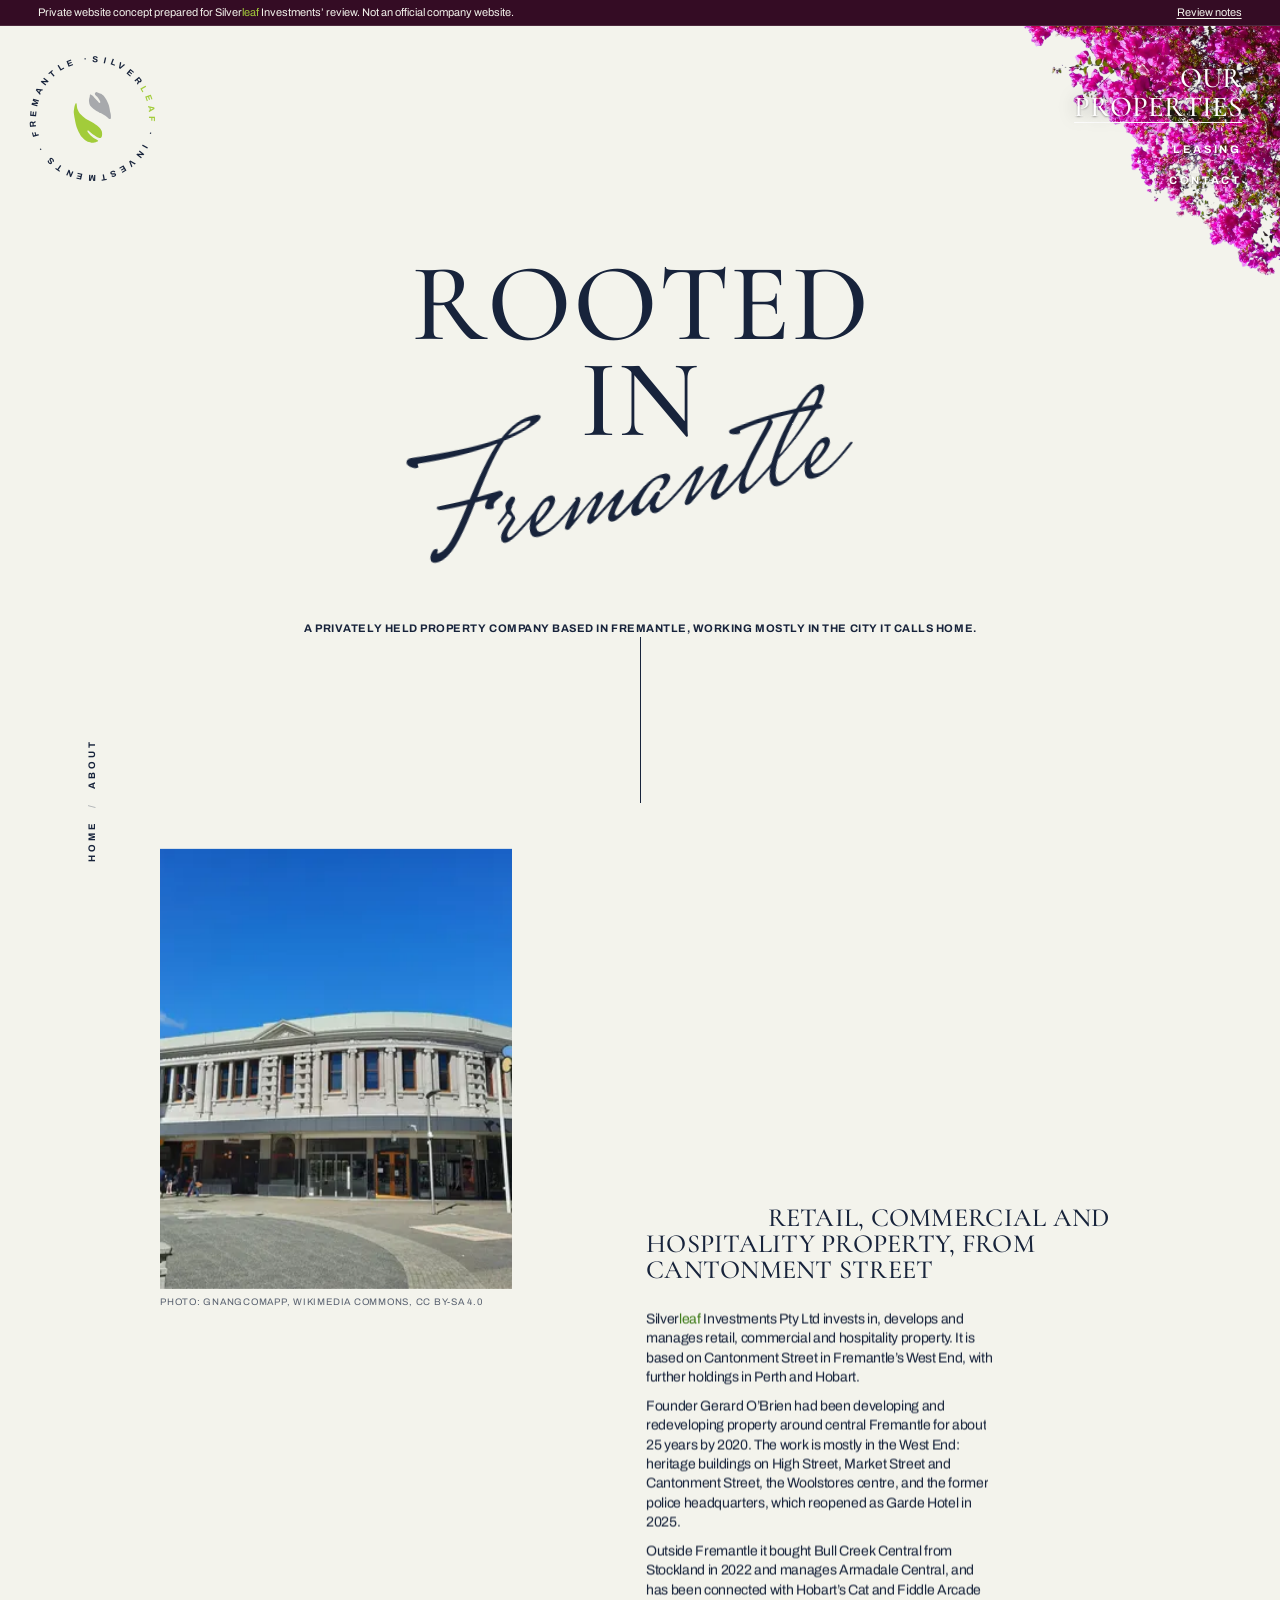
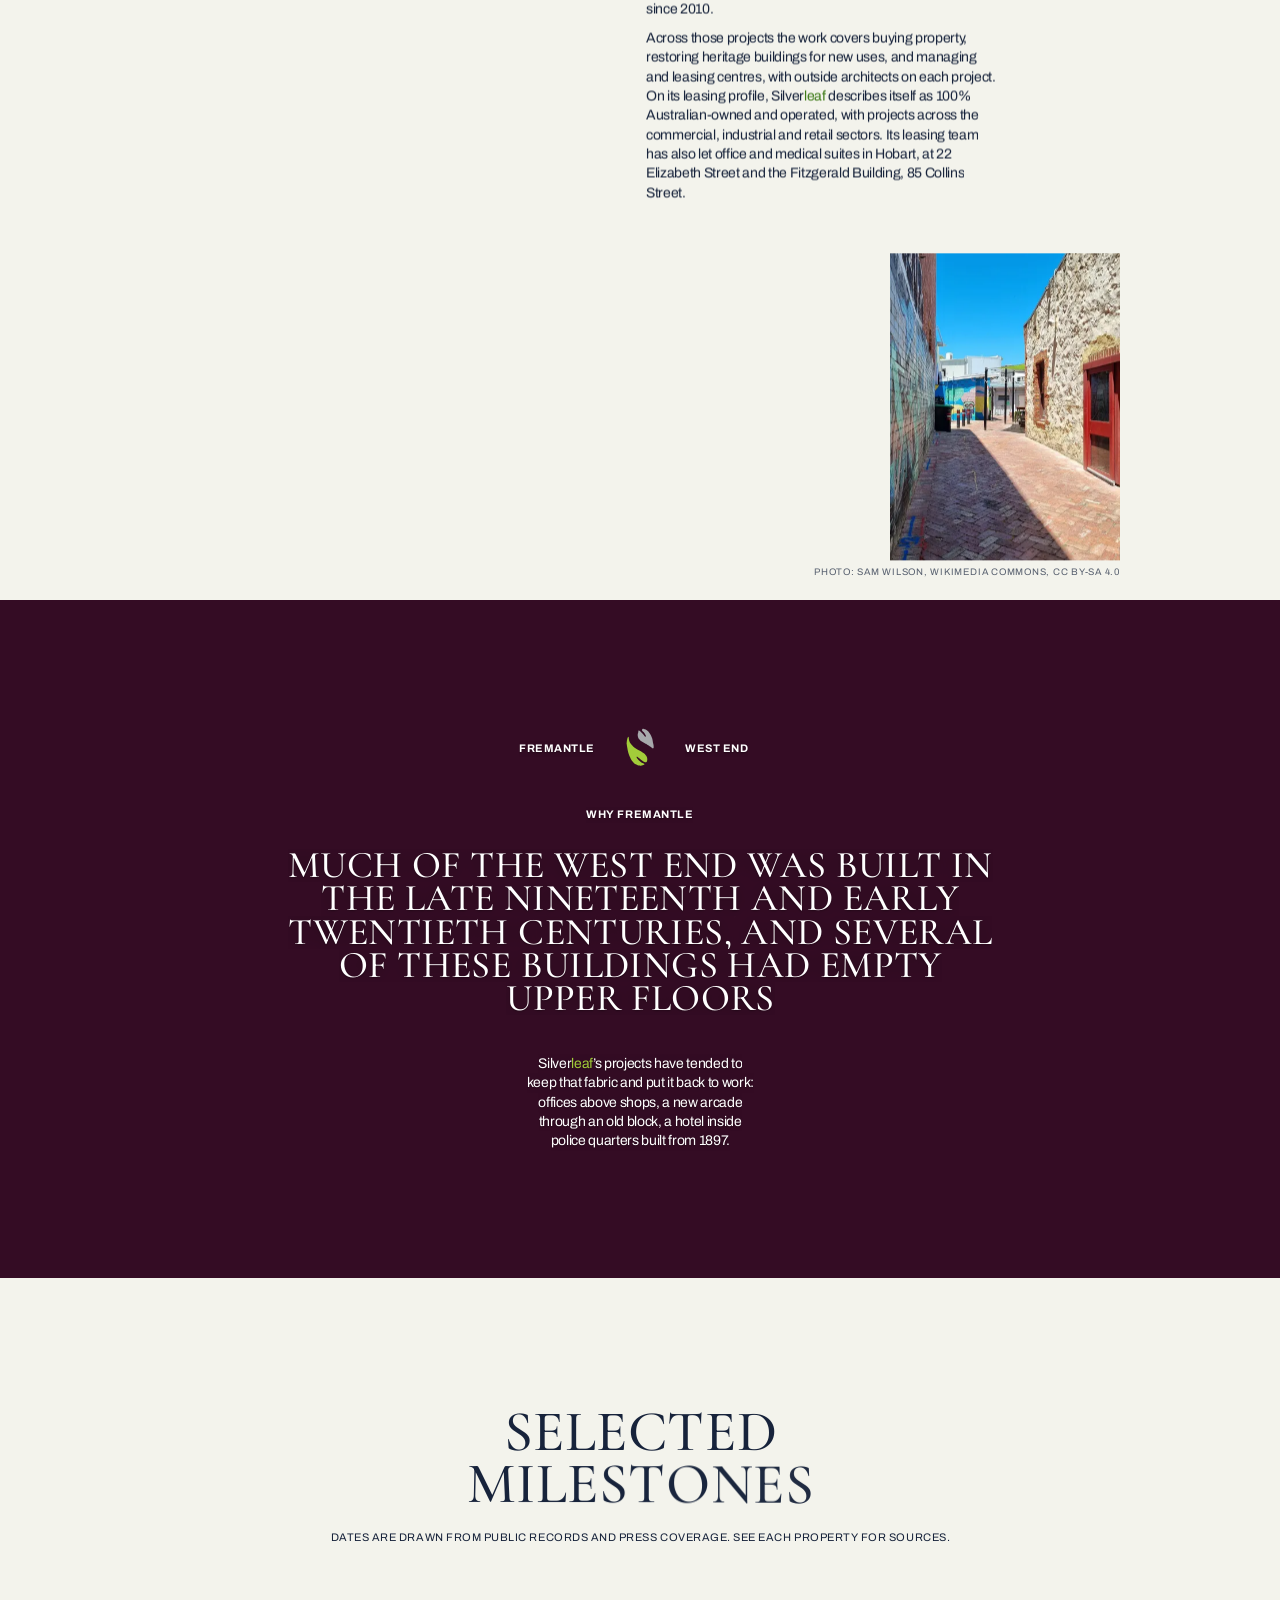
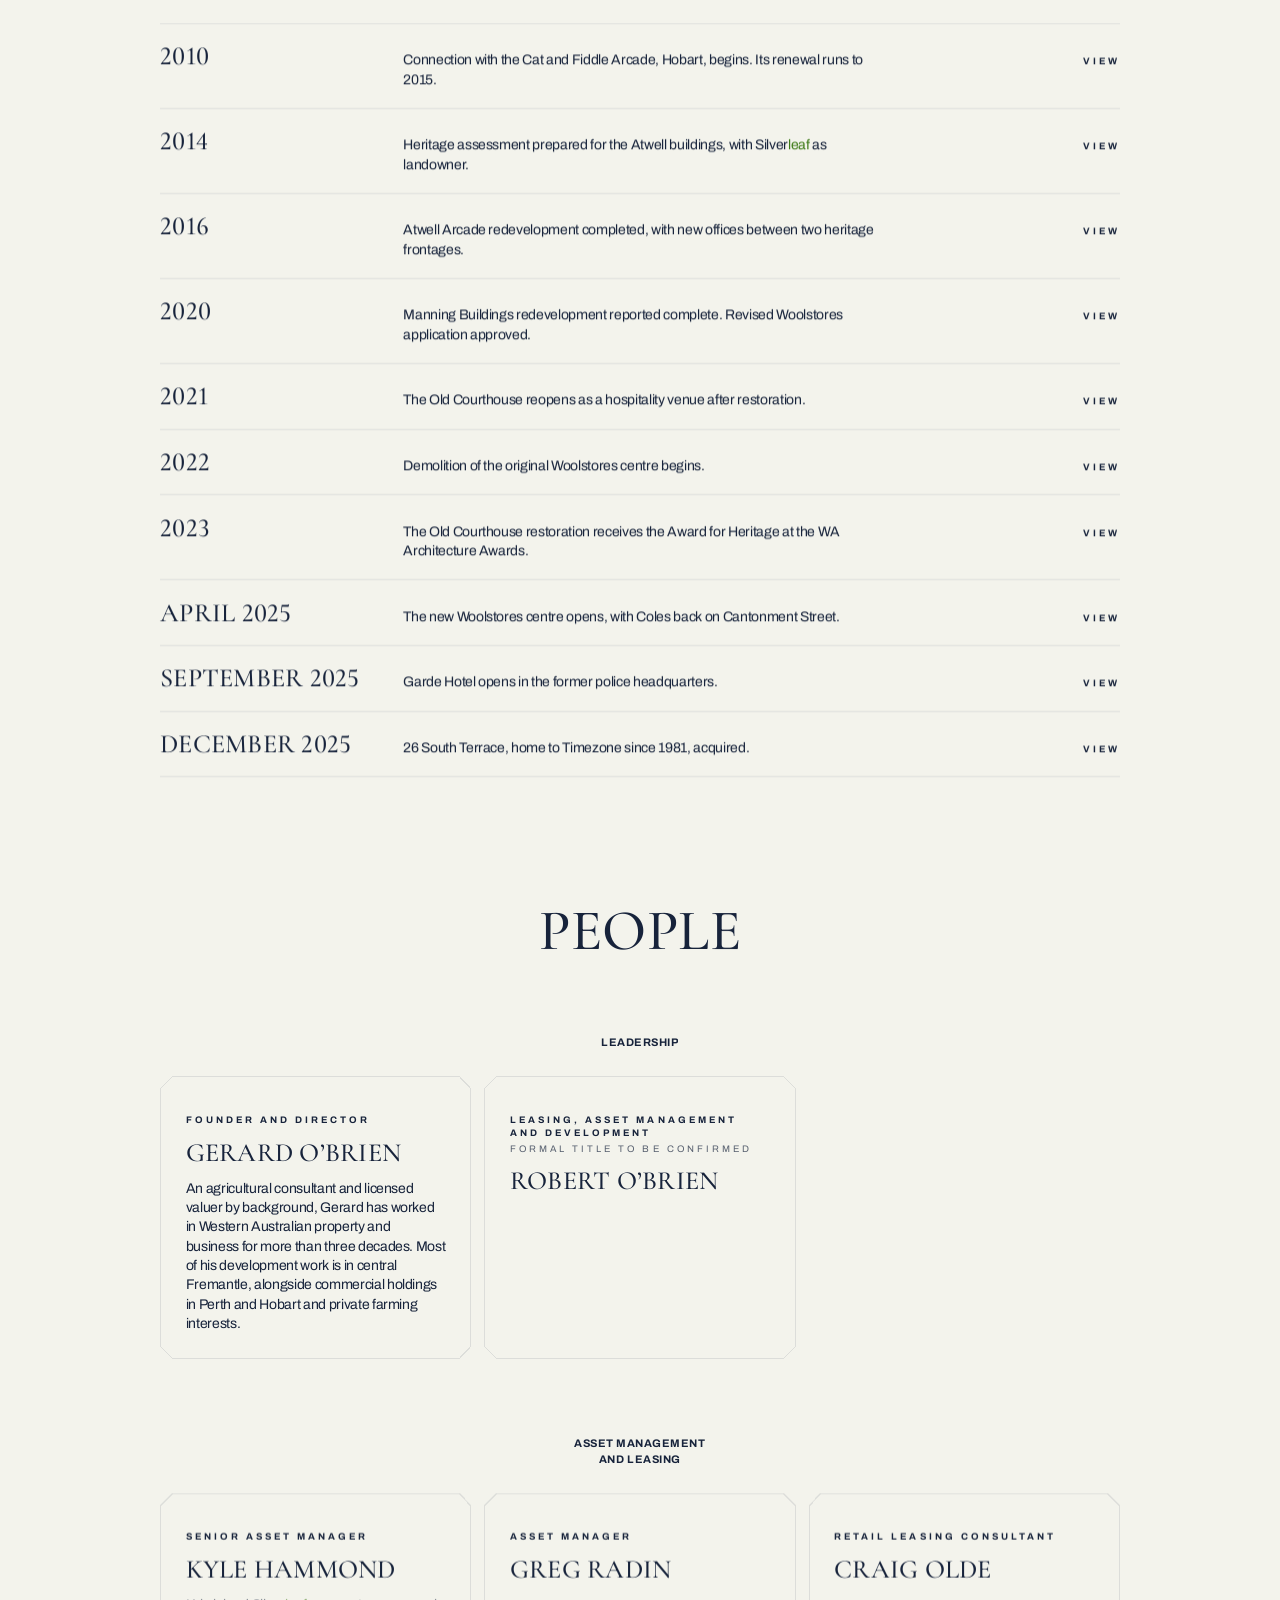
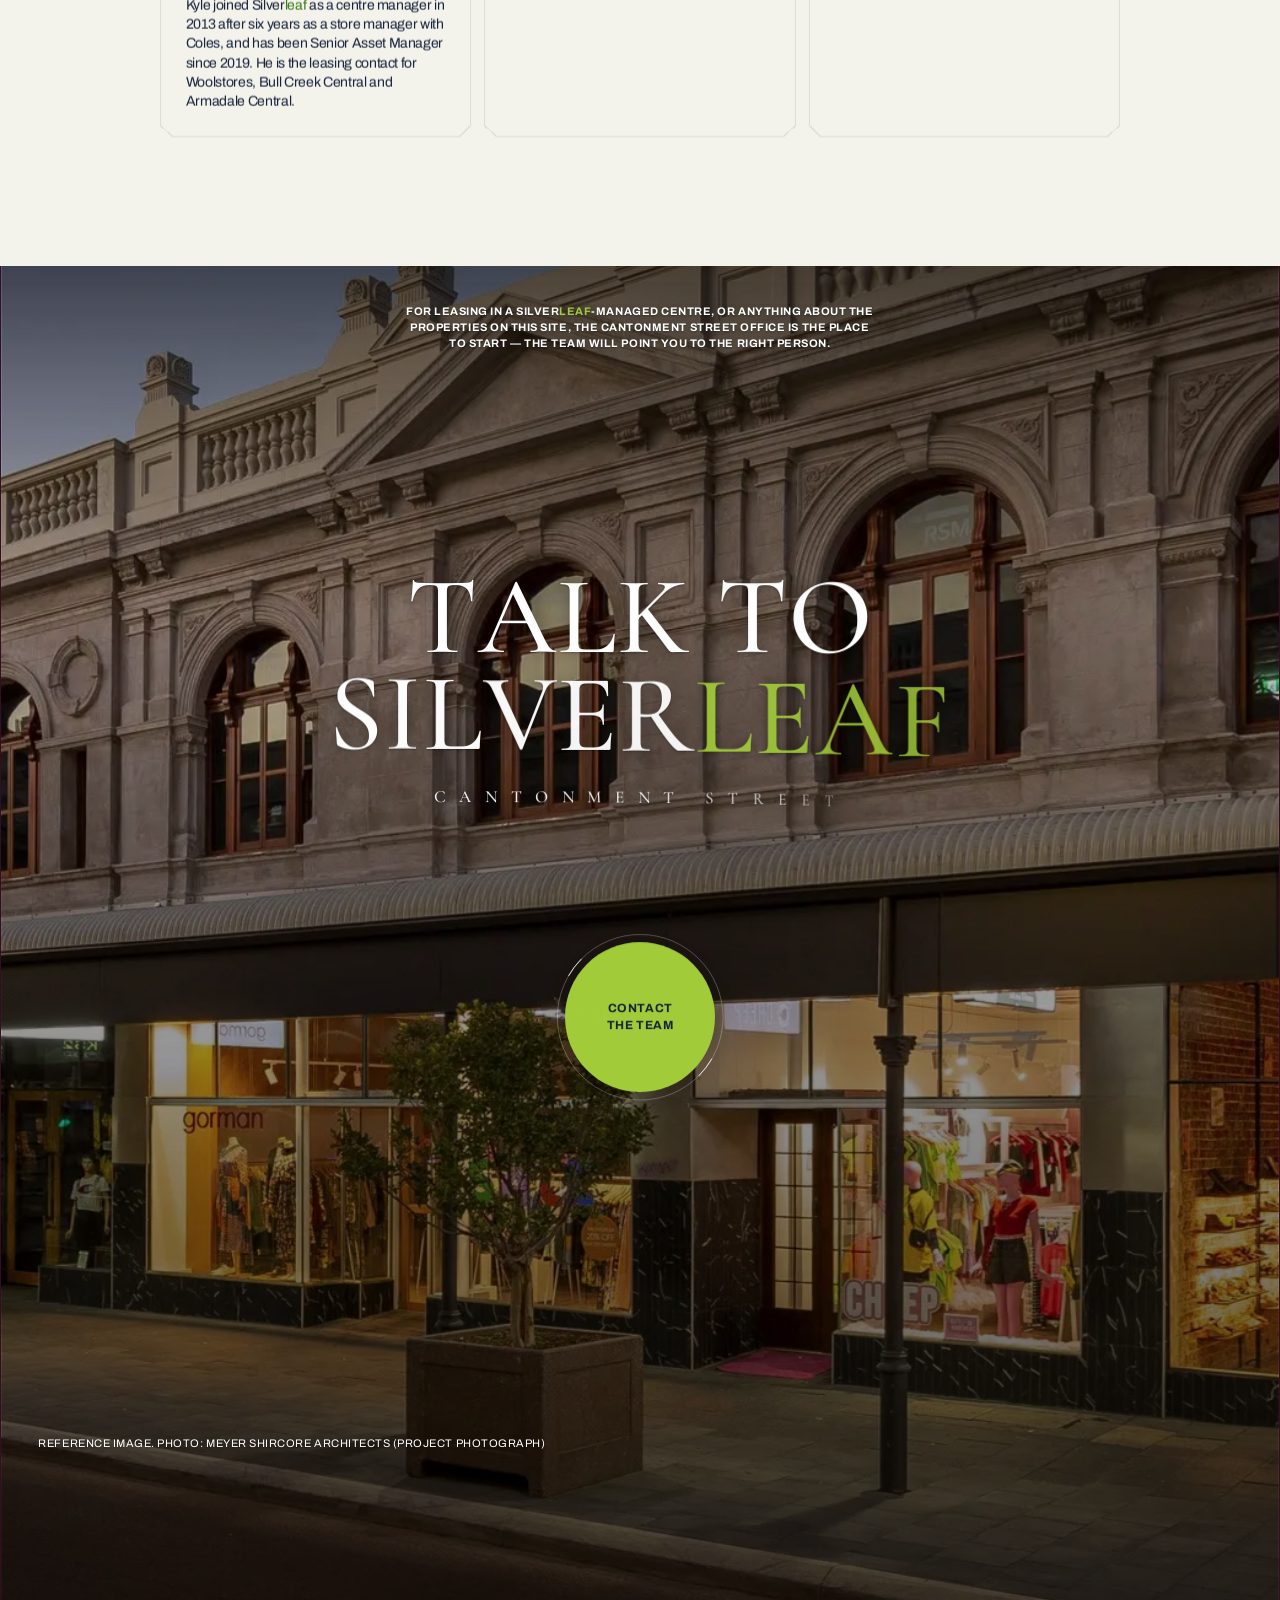
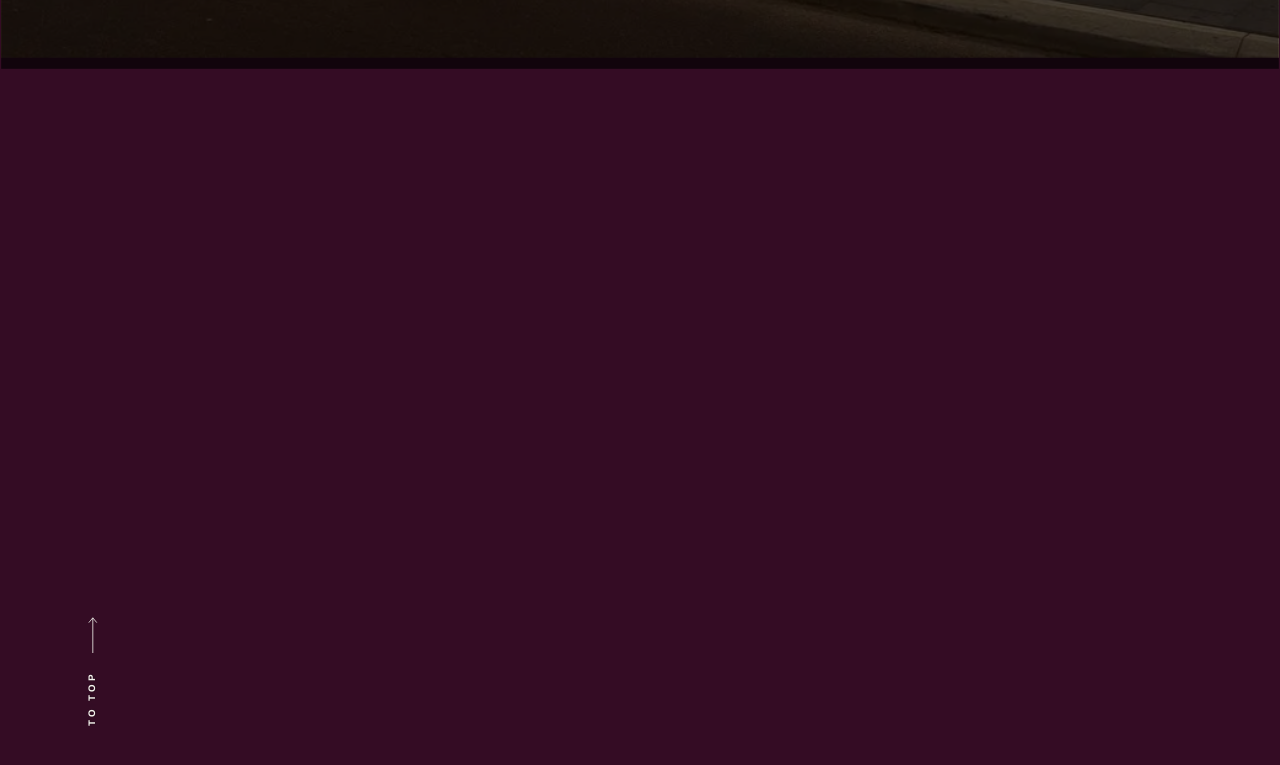
==== commit e6e13310: "Use Silverleaf's two-leaf logo; accent green matched to the logo Co-Authored-By: Claude Opus 5.5 <no" ====
--- a/about/index.html
+++ b/about/index.html
@@ -11,11 +11,11 @@
           if (!r.classList.contains('motion-ready')) r.classList.remove('motion');
         }, 4000);
       })();
-    </script><link rel="stylesheet" href="../assets/EraLayout.CRSMI4aG.css"><style>.fl-page{top:calc(var(--s96) * -1);right:calc(var(--s96) * -1);transform:scaleX(-1)}.page-themes{flex-direction:row;inset:0}.page-themes__l,.page-themes__r{flex-direction:column;flex:1;display:flex}.page-themes__top{height:15rem}@media (width<=991px){.fl-page{--fm:1;top:calc(var(--s24) * -1);right:calc(var(--s32) * -1)}.page-themes__top{height:40rem}}
+    </script><link rel="stylesheet" href="../assets/EraLayout.Bk7Isl2H.css"><style>.fl-page{top:calc(var(--s96) * -1);right:calc(var(--s96) * -1);transform:scaleX(-1)}.page-themes{flex-direction:row;inset:0}.page-themes__l,.page-themes__r{flex-direction:column;flex:1;display:flex}.page-themes__top{height:15rem}@media (width<=991px){.fl-page{--fm:1;top:calc(var(--s24) * -1);right:calc(var(--s32) * -1)}.page-themes__top{height:40rem}}
 .decor i{display:block;position:absolute}.decor .dt,.decor .db{left:var(--dc);right:var(--dc);background:currentColor;height:1px}.decor .dt{top:0}.decor .db{bottom:0}.decor .dl,.decor .dr{top:var(--dc);bottom:var(--dc);background:currentColor;width:1px}.decor .dl{left:0}.decor .dr{right:0}.decor .dc{width:var(--dc);height:var(--dc)}.decor .tl{background:linear-gradient(to bottom right,#0000 calc(50% - .6px),currentColor calc(50% - .6px) calc(50% + .6px),#0000 calc(50% + .6px));top:0;left:0}.decor .br{background:linear-gradient(to bottom right,#0000 calc(50% - .6px),currentColor calc(50% - .6px) calc(50% + .6px),#0000 calc(50% + .6px));bottom:0;right:0}.decor .tr{background:linear-gradient(to bottom left,#0000 calc(50% - .6px),currentColor calc(50% - .6px) calc(50% + .6px),#0000 calc(50% + .6px));top:0;right:0}.decor .bl{background:linear-gradient(to bottom left,#0000 calc(50% - .6px),currentColor calc(50% - .6px) calc(50% + .6px),#0000 calc(50% + .6px));bottom:0;left:0}
 .about-sec{position:relative}.about-title{flex-direction:column;grid-area:1/4/2/8;align-items:center;display:flex}.about-title__a{margin-top:calc(72 * var(--u) * -1);margin-left:calc(40 * var(--u) * -1);transform:rotate(-12deg)}.about-cols{column-gap:var(--gap);grid-template-columns:repeat(10,1fr);align-items:start;display:grid}.about-l{grid-area:1/2/2/5}.about-l__img{aspect-ratio:4/5}.about-r{padding-top:var(--s272);grid-area:1/6/2/10}.about-prose{gap:var(--s12);max-width:calc(var(--cell-h) * 3 + var(--gap) * 2);flex-direction:column;display:flex}.about-r__img{width:calc(var(--cell-h) * 2 + var(--gap));aspect-ratio:3/4;margin-left:auto}.about-credit{margin-top:var(--s8);letter-spacing:.08em;opacity:.7}.about-r .about-credit{text-align:right}.about-why__lead,.about-ms__head,.about-people__head{grid-area:1/3/2/9}.ms-list{border-top:1px solid var(--line);grid-area:1/2/2/10}.ms-row{border-bottom:1px solid var(--line)}.ms-row__a{column-gap:var(--gap);padding:var(--s24) 0;color:var(--fg);grid-template-columns:repeat(8,1fr);align-items:baseline;display:grid}.ms-row__date{grid-column:1/3}.ms-row__text{grid-column:3/7}.ms-row__go{grid-column:8/9;justify-self:end;position:relative;overflow:clip}.people-list{gap:var(--gap);grid-area:1/2/2/10;grid-template-columns:repeat(3,1fr);display:grid}.person{padding:var(--s48) var(--s32) var(--s32);position:relative}.person__note{margin-top:var(--s4);opacity:.7}@media (width<=991px){.about-title,.about-why__lead,.about-ms__head,.about-people__head{grid-area:1/1/2/5}.about-cols{row-gap:var(--s64);grid-template-columns:1fr}.about-l,.about-r{grid-area:auto;padding-top:0}.about-why__desc,.ms-list,.people-list{grid-area:1/1/2/5}.ms-row__a{row-gap:var(--s8);grid-template-columns:1fr auto}.ms-row__date{grid-column:1/2}.ms-row__text{grid-area:2/1/auto/3}.ms-row__go{grid-area:1/2/auto/3}.people-list{grid-template-columns:1fr}}
-.cta-w{position:relative}.cta-s{z-index:1;aspect-ratio:144/168;pointer-events:none;position:relative}.cta-desc{pointer-events:auto;grid-area:1/4/2/8}.cta-sec .lf{text-shadow:0 0 10px #0000008c}.cta-sec .grad.top{background-image:linear-gradient(#0000009e,#00000040 60%,#0000)}.cta-title{pointer-events:auto;grid-area:1/3/2/9}.cta-btn{flex-direction:column;align-items:center;display:flex}.img-p{object-fit:cover;flex:none;width:100%;height:140%}.cta-credit{z-index:2;left:var(--off);bottom:calc(var(--off) + var(--cell-v) * 2 + var(--gap) + var(--s16));position:absolute}.ftr-w{margin-top:calc((var(--off) + var(--cell-v) * 2 + var(--gap)) * -1);position:relative}.ftr-top{z-index:1200;left:0;top:calc(100% - var(--off));height:var(--cell-h);transform-origin:0 0;align-items:center;gap:var(--s24);color:var(--fg);position:absolute;transform:rotate(-90deg)}.ftr-top .sdown__arrow{transform:none}.ftr-s{z-index:1;height:var(--vh);flex-direction:column;justify-content:space-between;display:flex;position:relative}.ftr-s__t{flex:1}.ftr-s__b{flex-direction:column;flex:1;justify-content:flex-end;display:flex}.ftr-contact{flex-direction:column;grid-area:1/3/2/9;align-items:center;display:flex}.ftr-phone{color:var(--fg);white-space:nowrap}.ftr-address{padding:0 var(--s48);text-align:center;flex-direction:column;grid-area:2/5/3/7;align-items:center;display:flex}.ftr-info{flex-direction:column;grid-area:1/3/2/6;justify-content:flex-end;display:flex}.ftr-credits{flex-direction:column;grid-area:1/6/2/9;justify-content:flex-end;align-items:flex-end;display:flex}.ftr-bg{z-index:-1;bottom:100%;left:calc(var(--off) * -1);right:calc(var(--off) * -1);height:calc(var(--vh) * 2);background:var(--bg);position:absolute}@media (width<=991px){.cta-s{aspect-ratio:2/6}.cta-desc,.cta-title,.ftr-contact{grid-area:1/1/2/5}.ftr-address{margin:0 calc(var(--gap) * -1);grid-area:2/2/3/4;padding:0}.ftr-info{grid-area:1/1/2/3}.ftr-credits{grid-area:1/3/2/5}}
-</style></head><body class="on-light"><a class="skip" href="#main">Skip to content</a><aside class="notice" aria-label="Concept notice"><span>Private website concept prepared for Silver<span class="lf">leaf</span> Investments’ review. Not an official company website.</span><a href="../review-notes/index.html">Review notes</a></aside><header class="hdr"><a class="hdr-logo on-light" data-theme href="../" aria-label="Silverleaf Investments, home"><span class="symbol hdr-logo__sym"><svg class="logo-mark leaf-mark" viewBox="0 0 24 24" aria-hidden="true"><path d="M4 20C4 10 10 4 20 4c0 10-6 16-16 16Z" fill="var(--leaf, #7fc433)"></path><path d="M4 20 14 10" fill="none" stroke="var(--bg, #340c24)" stroke-width="1.3" stroke-linecap="round"></path></svg></span><span class="hdr-logo__ring" data-logo-ring aria-hidden="true"><svg viewBox="0 0 120 120"><defs><path id="ring" d="M60,60 m-47,0 a47,47 0 1,1 94,0 a47,47 0 1,1 -94,0"></path></defs><text><textPath href="#ring" startOffset="0" textLength="292">SILVER<tspan class="ring-leaf">LEAF</tspan> · INVESTMENTS · FREMANTLE · </textPath></text></svg></span></a><nav class="hdr-nav on-light" data-theme aria-label="Main"><div class="hdr-nav__list desk-f"><a class="u-link hdr-nav__main h6" href="../portfolio/index.html"><span class="u-link__t">Our<br>Properties</span><span class="u-link__line" aria-hidden="true"></span></a><span class="u24" aria-hidden="true"></span><a class="nav-l2 l2" href="../leasing/index.html"><span class="roll"><span class="roll__t">Leasing</span><span class="roll__t" aria-hidden="true">Leasing</span></span></a><span class="nav-gap" aria-hidden="true"></span><a class="nav-l2 l2" href="../contact/index.html"><span class="roll"><span class="roll__t">Contact</span><span class="roll__t" aria-hidden="true">Contact</span></span></a></div><button class="hdr-menu-btn mob-f l2" type="button" aria-expanded="false" aria-controls="menu" data-menu-btn><span data-menu-label>Menu</span><span class="hdr-menu-btn__ico" aria-hidden="true"><i></i><i></i></span></button></nav></header><nav class="crumbs desk-f on-light" data-theme aria-label="Breadcrumb"><a class="l2 roll crumbs__item" href="../"><span class="roll__t">Home</span><span class="roll__t" aria-hidden="true">Home</span></a><span class="l2 crumbs__sep" aria-hidden="true">/</span><span class="l2 crumbs__item is-active" aria-current="page">About</span></nav><div class="menu on-color" id="menu" data-menu hidden><nav class="menu__list" aria-label="Menu"><a class="h3" href="../">Home</a><a class="h3" href="../portfolio/index.html">Our properties</a><a class="h3" href="../about/index.html">About</a><a class="h3" href="../leasing/index.html">Leasing</a><a class="h3" href="../contact/index.html">Contact</a></nav><p class="l1 menu__foot">Level 2, 25 Cantonment Street, Fremantle WA 6160<br><a href="tel:+61893355492">08 9335 5492</a></p></div><div class="tips" data-tips aria-hidden="true"></div><main id="main" tabindex="-1"><section class="section clip on-light about-sec" aria-labelledby="about-title"><div class="flower fl-page" style="--fo:0% 0%;--fsc:0.55" aria-hidden="true"><img src="../assets/bloom-hang.AHL8korQ_Z1L3aWa.webp" alt="" width="900" height="977" loading="lazy" decoding="async"></div><div class="themes page-themes" aria-hidden="true"><div class="page-themes__l" data-bg="light"></div><div class="page-themes__r"><div class="page-themes__top" data-bg="color"></div><div class="themes__fill" data-bg="light"></div></div></div><div class="ctn"><div class="u48"></div><div class="u272"></div><div class="grid"><div class="about-title"><h1 id="about-title" class="h1 ac" data-r="h">Rooted<br>in<span class="vh"> Fremantle</span></h1><div class="about-title__a" aria-hidden="true"><p class="a1 ac" data-r="a">Fremantle</p></div></div></div><div class="u96"></div><div class="grid"><div class="lead"><p class="l1 ac" data-r="p">A privately held property company based in Fremantle, working mostly in the city it calls home.</p></div></div><div class="divider"><div class="line-v" data-r="line"></div></div><div class="u96"></div><div class="about-cols"><div class="about-l" data-par="ctn-down" data-mob="off"><div class="about-l__img"><div class="img-w" data-r="slide"><picture><source srcset="../assets/manning-corner.X_U4zFFT_11xkef.webp 500w, ../assets/manning-corner.X_U4zFFT_Z2ppcxt.webp 800w, ../assets/manning-corner.X_U4zFFT_Z1WRKDD.webp 1200w" type="image/webp" sizes="(min-width: 992px) 37vw, 90vw"><img src="../assets/manning-corner.X_U4zFFT_20Ml8M.webp" srcset="../assets/manning-corner.X_U4zFFT_11xkef.webp 500w, ../assets/manning-corner.X_U4zFFT_Z2ppcxt.webp 800w, ../assets/manning-corner.X_U4zFFT_Z1WRKDD.webp 1200w" alt="The curved corner of the Manning Buildings facing the High Street Mall, Fremantle." sizes="(min-width: 992px) 37vw, 90vw" loading="lazy" style="object-position:50% 55%" decoding="async" width="2400" height="1800" class="img"></picture></div></div><p class="l2 reg about-credit">Photo: Gnangcomapp, Wikimedia Commons, CC BY-SA 4.0</p></div><div class="about-r" data-par="ctn-up" data-mob="off"><div class="red-line"></div><p class="h5" data-r="p">Retail, commercial and hospitality property, from Cantonment Street</p><div class="u32"></div><div class="about-prose"><p class="p1" data-r="p">Silver<span class="lf">leaf</span> Investments Pty Ltd invests in, develops and manages retail, commercial and hospitality property. It is based on Cantonment Street in Fremantle’s West End, with further holdings in Perth and Hobart.</p><p class="p1" data-r="p">Founder Gerard O’Brien had been developing and redeveloping property around central Fremantle for about 25 years by 2020. The work is mostly in the West End: heritage buildings on High Street, Market Street and Cantonment Street, the Woolstores centre, and the former police headquarters, which reopened as Garde Hotel in 2025.</p><p class="p1" data-r="p">Outside Fremantle it bought Bull Creek Central from Stockland in 2022 and manages Armadale Central, and has been connected with Hobart’s Cat and Fiddle Arcade since 2010.</p><p class="p1" data-r="p">Across those projects the work covers buying property, restoring heritage buildings for new uses, and managing and leasing centres, with outside architects on each project. On its leasing profile, Silver<span class="lf">leaf</span> describes itself as 100% Australian-owned and operated, with projects across the commercial, industrial and retail sectors. Its leasing team has also let office and medical suites in Hobart, at 22 Elizabeth Street and the Fitzgerald Building, 85 Collins Street.</p></div><div class="u64"></div><div class="about-r__img"><div class="img-w" data-r="slide"><picture><source srcset="../assets/atwell-laneway.B030Mtuk_1FXeQ.webp 400w, ../assets/atwell-laneway.B030Mtuk_Z16QmFq.webp 700w, ../assets/atwell-laneway.B030Mtuk_Z1AXyec.webp 1000w" type="image/webp" sizes="(min-width: 992px) 23vw, 60vw"><img src="../assets/atwell-laneway.B030Mtuk_Z1WW4sn.webp" srcset="../assets/atwell-laneway.B030Mtuk_1FXeQ.webp 400w, ../assets/atwell-laneway.B030Mtuk_Z16QmFq.webp 700w, ../assets/atwell-laneway.B030Mtuk_Z1AXyec.webp 1000w" alt="A brick-paved laneway beside Atwell Arcade, Fremantle, between limestone and brick walls." sizes="(min-width: 992px) 23vw, 60vw" loading="lazy" style="object-position:50% 60%" decoding="async" width="1351" height="2400" class="img"></picture></div></div><p class="l2 reg about-credit">Photo: Sam Wilson, Wikimedia Commons, CC BY-SA 4.0</p></div></div><div class="u160"></div></div></section><section class="section clip on-color about-why" data-bg="color" aria-labelledby="why-title"><div class="ctn"><div class="u160"></div><div class="s-logo"><div class="s-logo__l"><p class="l1 ac" data-r="p">Fremantle</p></div><span class="symbol" data-r="ctn"><svg class="logo-mark leaf-mark" viewBox="0 0 24 24" aria-hidden="true"><path d="M4 20C4 10 10 4 20 4c0 10-6 16-16 16Z" fill="var(--leaf, #7fc433)"></path><path d="M4 20 14 10" fill="none" stroke="var(--bg, #340c24)" stroke-width="1.3" stroke-linecap="round"></path></svg></span><div class="s-logo__r"><p class="l1 ac" data-r="p">West End</p></div></div><div class="u48"></div><div class="grid"><div class="s-title"><h2 id="why-title" class="l1 ac" data-r="p">Why Fremantle</h2></div></div><div class="u32"></div><div class="grid"><div class="about-why__lead"><p class="h4 ac" data-r="p">Much of the West End was built in the late nineteenth and early twentieth centuries, and several of these buildings had empty upper floors</p></div></div><div class="u48"></div><div class="grid"><div class="desc about-why__desc"><p class="p1 ac" data-r="p">Silver<span class="lf">leaf</span>’s projects have tended to keep that fabric and put it back to work: offices above shops, a new arcade through an old block, a hotel inside police quarters built from 1897.</p></div></div><div class="u160"></div></div></section><section class="section clip on-light about-ms" data-bg="light" aria-labelledby="ms-title"><div class="ctn"><div class="u160"></div><div class="grid"><div class="about-ms__head"><h2 id="ms-title" class="h3 ac" data-r="h">Selected<br>milestones</h2><div class="u24"></div><p class="l1 reg ac" data-r="p">Dates are drawn from public records and press coverage. See each property for sources.</p></div></div><div class="u96"></div><div class="grid"><ol class="ms-list" data-r="ctn"><li class="ms-row"><a class="ms-row__a roll-trigger" href="../portfolio/cat-and-fiddle-arcade/index.html"><span class="h5 ms-row__date">2010</span><span class="p1 ms-row__text">Connection with the Cat and Fiddle Arcade, Hobart, begins. Its renewal runs to 2015.</span><span class="l2 ms-row__go roll" aria-hidden="true"><span class="roll__t">View</span><span class="roll__t">View</span></span></a></li><li class="ms-row"><a class="ms-row__a roll-trigger" href="../portfolio/atwell-arcade/index.html"><span class="h5 ms-row__date">2014</span><span class="p1 ms-row__text">Heritage assessment prepared for the Atwell buildings, with Silver<span class="lf">leaf</span> as landowner.</span><span class="l2 ms-row__go roll" aria-hidden="true"><span class="roll__t">View</span><span class="roll__t">View</span></span></a></li><li class="ms-row"><a class="ms-row__a roll-trigger" href="../portfolio/atwell-arcade/index.html"><span class="h5 ms-row__date">2016</span><span class="p1 ms-row__text">Atwell Arcade redevelopment completed, with new offices between two heritage frontages.</span><span class="l2 ms-row__go roll" aria-hidden="true"><span class="roll__t">View</span><span class="roll__t">View</span></span></a></li><li class="ms-row"><a class="ms-row__a roll-trigger" href="../portfolio/manning-buildings/index.html"><span class="h5 ms-row__date">2020</span><span class="p1 ms-row__text">Manning Buildings redevelopment reported complete. Revised Woolstores application approved.</span><span class="l2 ms-row__go roll" aria-hidden="true"><span class="roll__t">View</span><span class="roll__t">View</span></span></a></li><li class="ms-row"><a class="ms-row__a roll-trigger" href="../portfolio/old-courthouse/index.html"><span class="h5 ms-row__date">2021</span><span class="p1 ms-row__text">The Old Courthouse reopens as a hospitality venue after restoration.</span><span class="l2 ms-row__go roll" aria-hidden="true"><span class="roll__t">View</span><span class="roll__t">View</span></span></a></li><li class="ms-row"><a class="ms-row__a roll-trigger" href="../portfolio/woolstores/index.html"><span class="h5 ms-row__date">2022</span><span class="p1 ms-row__text">Demolition of the original Woolstores centre begins.</span><span class="l2 ms-row__go roll" aria-hidden="true"><span class="roll__t">View</span><span class="roll__t">View</span></span></a></li><li class="ms-row"><a class="ms-row__a roll-trigger" href="../portfolio/old-courthouse/index.html"><span class="h5 ms-row__date">2023</span><span class="p1 ms-row__text">The Old Courthouse restoration receives the Award for Heritage at the WA Architecture Awards.</span><span class="l2 ms-row__go roll" aria-hidden="true"><span class="roll__t">View</span><span class="roll__t">View</span></span></a></li><li class="ms-row"><a class="ms-row__a roll-trigger" href="../portfolio/woolstores/index.html"><span class="h5 ms-row__date">April 2025</span><span class="p1 ms-row__text">The new Woolstores centre opens, with Coles back on Cantonment Street.</span><span class="l2 ms-row__go roll" aria-hidden="true"><span class="roll__t">View</span><span class="roll__t">View</span></span></a></li><li class="ms-row"><a class="ms-row__a roll-trigger" href="../portfolio/garde-hotel/index.html"><span class="h5 ms-row__date">September 2025</span><span class="p1 ms-row__text">Garde Hotel opens in the former police headquarters.</span><span class="l2 ms-row__go roll" aria-hidden="true"><span class="roll__t">View</span><span class="roll__t">View</span></span></a></li><li class="ms-row"><a class="ms-row__a roll-trigger" href="../portfolio/26-south-terrace/index.html"><span class="h5 ms-row__date">December 2025</span><span class="p1 ms-row__text">26 South Terrace, home to Timezone since 1981, acquired.</span><span class="l2 ms-row__go roll" aria-hidden="true"><span class="roll__t">View</span><span class="roll__t">View</span></span></a></li></ol></div><div class="u160"></div></div></section><section class="section clip on-light about-people" data-bg="light" aria-labelledby="people-title"><div class="ctn"><div class="grid"><div class="about-people__head"><h2 id="people-title" class="h3 ac" data-r="h">People</h2></div></div><div class="u96"></div><div class="grid"><div class="s-title"><h3 class="l1 ac" data-r="p">Leadership</h3></div></div><div class="u32"></div><div class="grid"><ul class="people-list" data-r="ctn"><li class="person"><p class="l2">Founder and Director</p><div class="u16"></div><p class="h5">Gerard O’Brien</p><div class="u16"></div><p class="p1">An agricultural consultant and licensed valuer by background, Gerard has worked in Western Australian property and business for more than three decades. Most of his development work is in central Fremantle, alongside commercial holdings in Perth and Hobart and private farming interests.</p><span class="decor" style="--dc:var(--s16)" aria-hidden="true"><i class="dt"></i><i class="db"></i><i class="dl"></i><i class="dr"></i><i class="dc tl"></i><i class="dc tr"></i><i class="dc bl"></i><i class="dc br"></i></span></li><li class="person"><p class="l2">Leasing, asset management and development</p><p class="l2 reg person__note">Formal title to be confirmed</p><div class="u16"></div><p class="h5">Robert O’Brien</p><span class="decor" style="--dc:var(--s16)" aria-hidden="true"><i class="dt"></i><i class="db"></i><i class="dl"></i><i class="dr"></i><i class="dc tl"></i><i class="dc tr"></i><i class="dc bl"></i><i class="dc br"></i></span></li></ul></div><div class="u96"></div><div class="grid"><div class="s-title"><h3 class="l1 ac" data-r="p">Asset management and leasing</h3></div></div><div class="u32"></div><div class="grid"><ul class="people-list" data-r="ctn"><li class="person"><p class="l2">Senior Asset Manager</p><div class="u16"></div><p class="h5">Kyle Hammond</p><div class="u16"></div><p class="p1">Kyle joined Silver<span class="lf">leaf</span> as a centre manager in 2013 after six years as a store manager with Coles, and has been Senior Asset Manager since 2019. He is the leasing contact for Woolstores, Bull Creek Central and Armadale Central.</p><span class="decor" style="--dc:var(--s16)" aria-hidden="true"><i class="dt"></i><i class="db"></i><i class="dl"></i><i class="dr"></i><i class="dc tl"></i><i class="dc tr"></i><i class="dc bl"></i><i class="dc br"></i></span></li><li class="person"><p class="l2">Asset Manager</p><div class="u16"></div><p class="h5">Greg Radin</p><span class="decor" style="--dc:var(--s16)" aria-hidden="true"><i class="dt"></i><i class="db"></i><i class="dl"></i><i class="dr"></i><i class="dc tl"></i><i class="dc tr"></i><i class="dc bl"></i><i class="dc br"></i></span></li><li class="person"><p class="l2">Retail Leasing Consultant</p><div class="u16"></div><p class="h5">Craig Olde</p><span class="decor" style="--dc:var(--s16)" aria-hidden="true"><i class="dt"></i><i class="db"></i><i class="dl"></i><i class="dr"></i><i class="dc tl"></i><i class="dc tr"></i><i class="dc bl"></i><i class="dc br"></i></span></li></ul></div><div class="u96"></div><div class="u64"></div></div></section><section class="section on-color cta-sec" data-bg="color" aria-labelledby="cta-title"><div class="ctn cta-clip" data-footer-clip><div class="cta-w"><div class="cta-s"><div class="u48"></div><div class="grid"><div class="cta-desc"><p class="l1 ac" data-r="p">For leasing in a Silver<span class="lf">leaf</span>-managed centre, or anything about the properties on this site, the Cantonment Street office is the place to start — the team will point you to the right person.</p></div></div><div class="u272"></div><div class="grid"><div class="cta-title"><h2 id="cta-title" class="h1 ac" data-r="h">Talk to<br>Silver<span class="lf">leaf</span></h2><div class="u32"></div><p class="c1 ac" data-r="h">Cantonment Street</p><div class="u160"></div><div class="cta-btn"><div class="btn-circle roll-trigger" data-btn-circle data-magnetic data-r="ctn"><span class="btn-circle__label l1" data-magnetic-inner aria-hidden="true"><span class="roll"><span class="roll__t">Contact the team</span><span class="roll__t" aria-hidden="true">Contact the team</span></span></span><span class="btn-circle__bg" aria-hidden="true"><svg viewBox="0 0 208 208"><circle class="arc" cx="104" cy="104" r="103.5" fill="none" stroke="currentColor" stroke-width="1" transform="rotate(-150 104 104)" style="stroke-dasharray:27.12 650.31"></circle><circle class="arc" cx="104" cy="104" r="103.5" fill="none" stroke="currentColor" stroke-width="1" transform="rotate(30 104 104)" style="stroke-dasharray:27.12 650.31"></circle><circle class="track" cx="104" cy="104" r="103.5" fill="none" stroke-width="1"></circle></svg></span><a class="btn-circle__link" href="../contact/index.html" aria-label="Contact the team"></a></div></div></div></div></div><div class="w-bg"><div class="img-w" data-par-w><img class="img-p" data-par="img" src="../assets/manning-dusk.BoLgAfOb_Z1BKr9H.webp" alt="The restored Manning Buildings, Fremantle, at dusk: arched upper windows above lit shopfronts under the street verandah." width="2400" height="1600" loading="lazy" style="object-position:60% 45%"><div class="grad top x4"></div><div class="grad"></div><div class="grad"></div></div><p class="cta-credit l1 reg">Reference image. Photo: Meyer Shircore Architects (project photograph)</p></div></div></div></section><footer class="section on-dark ftr-sec" data-bg="dark" aria-label="Contact details"><div class="ctn"><div class="ftr-w" data-footer><a class="ftr-top desk-f" href="#main" data-to-top><span class="l2">To top</span><span class="sdown__arrow"><svg viewBox="0 0 48 12"><path d="M0 6h44M38 1l6 5-6 5" fill="none" stroke="currentColor" stroke-width="1"></path></svg></span></a><div class="ftr-s" data-footer-s><div class="ftr-s__t"></div><div class="ftr-s__c"><div class="grid"><div class="ftr-contact"><div class="s-logo"><span class="symbol" data-text="ctn"><svg class="logo-mark leaf-mark" viewBox="0 0 24 24" aria-hidden="true"><path d="M4 20C4 10 10 4 20 4c0 10-6 16-16 16Z" fill="var(--leaf, #7fc433)"></path><path d="M4 20 14 10" fill="none" stroke="var(--bg, #340c24)" stroke-width="1.3" stroke-linecap="round"></path></svg></span></div><div class="u32"></div><a class="h2 ac ftr-phone roll" href="tel:+61893355492" data-text="h"><span class="roll__t">08 9335 5492</span><span class="roll__t" aria-hidden="true">08 9335 5492</span></a><div class="u48"></div></div><div class="ftr-address" data-text="ctn"><p class="l1 reg ac">Office</p><div class="u4"></div><a class="l1 ac roll" href="https://www.openstreetmap.org/search?query=25%20Cantonment%20Street%20Fremantle%20WA%206160" rel="noopener noreferrer"><span class="roll__t">Level 2, 25 Cantonment Street, Fremantle WA 6160</span><span class="roll__t" aria-hidden="true">Level 2, 25 Cantonment Street, Fremantle WA 6160</span></a></div></div></div><div class="ftr-s__b"><div class="grid"><div class="ftr-info"><p class="l1" data-text="p">Silver<span class="lf">leaf</span> Investments.</p><p class="l1 reg" data-text="p">Private website concept. Not an official company website.</p><div class="u12"></div><p class="l1 reg" data-text="p"><a class="roll" href="../review-notes/index.html"><span class="roll__t">Review notes, sources and credits</span><span class="roll__t" aria-hidden="true">Review notes, sources and credits</span></a></p></div><div class="ftr-credits"><p class="l1 reg ar" data-text="p">Leasing</p><p class="l1 ar" data-text="p"><a class="roll" href="../leasing/index.html"><span class="roll__t">Leasing contacts</span><span class="roll__t" aria-hidden="true">Leasing contacts</span></a></p></div></div><div class="u48"></div></div></div><div class="ftr-bg"></div></div></div></footer></main><script>
+.logo-lockup{width:100%;height:auto;display:block;overflow:visible}.cta-w{position:relative}.cta-s{z-index:1;aspect-ratio:144/168;pointer-events:none;position:relative}.cta-desc{pointer-events:auto;grid-area:1/4/2/8}.cta-sec .lf{text-shadow:0 0 10px #0000008c}.cta-sec .grad.top{background-image:linear-gradient(#0000009e,#00000040 60%,#0000)}.cta-title{pointer-events:auto;grid-area:1/3/2/9}.cta-btn{flex-direction:column;align-items:center;display:flex}.img-p{object-fit:cover;flex:none;width:100%;height:140%}.cta-credit{z-index:2;left:var(--off);bottom:calc(var(--off) + var(--cell-v) * 2 + var(--gap) + var(--s16));position:absolute}.ftr-w{margin-top:calc((var(--off) + var(--cell-v) * 2 + var(--gap)) * -1);position:relative}.ftr-top{z-index:1200;left:0;top:calc(100% - var(--off));height:var(--cell-h);transform-origin:0 0;align-items:center;gap:var(--s24);color:var(--fg);position:absolute;transform:rotate(-90deg)}.ftr-top .sdown__arrow{transform:none}.ftr-s{z-index:1;height:var(--vh);flex-direction:column;justify-content:space-between;display:flex;position:relative}.ftr-s__t{flex:1}.ftr-s__b{flex-direction:column;flex:1;justify-content:flex-end;display:flex}.ftr-contact{flex-direction:column;grid-area:1/3/2/9;align-items:center;display:flex}.ftr-logo{width:calc(150 * var(--u));color:var(--fg)}.ftr-phone{color:var(--fg);white-space:nowrap}.ftr-address{padding:0 var(--s48);text-align:center;flex-direction:column;grid-area:2/5/3/7;align-items:center;display:flex}.ftr-info{flex-direction:column;grid-area:1/3/2/6;justify-content:flex-end;display:flex}.ftr-credits{flex-direction:column;grid-area:1/6/2/9;justify-content:flex-end;align-items:flex-end;display:flex}.ftr-bg{z-index:-1;bottom:100%;left:calc(var(--off) * -1);right:calc(var(--off) * -1);height:calc(var(--vh) * 2);background:var(--bg);position:absolute}@media (width<=991px){.cta-s{aspect-ratio:2/6}.cta-desc,.cta-title,.ftr-contact{grid-area:1/1/2/5}.ftr-address{margin:0 calc(var(--gap) * -1);grid-area:2/2/3/4;padding:0}.ftr-info{grid-area:1/1/2/3}.ftr-credits{grid-area:1/3/2/5}}
+</style></head><body class="on-light"><a class="skip" href="#main">Skip to content</a><aside class="notice" aria-label="Concept notice"><span>Private website concept prepared for Silver<span class="lf">leaf</span> Investments’ review. Not an official company website.</span><a href="../review-notes/index.html">Review notes</a></aside><header class="hdr"><a class="hdr-logo on-light" data-theme href="../" aria-label="Silverleaf Investments, home"><span class="symbol hdr-logo__sym"><svg class="logo-mark leaf-mark" viewBox="31.45 -0.45 41 41" aria-hidden="true"><path fill="var(--logo-grey, #A7A9AC)" d="M50.250 2.333 C50.132 2.424 50.062 2.562 50.000 2.833 C49.938 3.104 49.972 3.479 49.875 3.958 C49.778 4.438 49.514 5.139 49.417 5.708 C49.319 6.278 49.271 6.826 49.292 7.375 C49.312 7.924 49.451 8.562 49.542 9.000 C49.632 9.438 49.722 9.708 49.833 10.000 C49.944 10.292 50.062 10.514 50.208 10.750 C50.354 10.986 50.438 11.111 50.708 11.417 C50.979 11.722 51.326 12.139 51.833 12.583 C52.340 13.028 52.854 13.486 53.750 14.083 C54.646 14.681 56.319 15.674 57.208 16.167 C58.097 16.660 58.451 16.701 59.083 17.042 C59.715 17.382 60.347 17.792 61.000 18.208 C61.653 18.625 62.451 19.132 63.000 19.542 C63.549 19.951 63.938 20.382 64.292 20.667 C64.646 20.951 64.944 21.139 65.125 21.250 C65.306 21.361 65.243 21.333 65.375 21.333 C65.507 21.333 65.792 21.299 65.917 21.250 C66.042 21.201 66.056 21.181 66.125 21.042 C66.194 20.903 66.306 20.854 66.333 20.417 C66.361 19.979 66.340 19.007 66.292 18.417 C66.243 17.826 66.153 17.396 66.042 16.875 C65.931 16.354 65.743 15.882 65.625 15.292 C65.507 14.701 65.486 14.111 65.333 13.333 C65.181 12.556 65.090 11.715 64.708 10.625 C64.326 9.535 63.590 7.854 63.042 6.792 C62.493 5.729 61.924 4.924 61.417 4.250 C60.910 3.576 60.472 3.174 60.000 2.750 C59.528 2.326 59.361 2.090 58.583 1.708 C57.806 1.326 55.972 0.667 55.333 0.458 C54.694 0.250 54.951 0.382 54.750 0.458 C54.549 0.535 54.264 0.764 54.125 0.917 C53.986 1.069 53.951 1.201 53.917 1.375 C53.882 1.549 53.889 1.792 53.917 1.958 C53.944 2.125 53.819 2.062 54.083 2.375 C54.347 2.688 55.153 3.451 55.500 3.833 C55.847 4.215 55.771 4.056 56.167 4.667 C56.562 5.278 57.562 6.882 57.875 7.500 C58.188 8.118 58.042 8.174 58.042 8.375 C58.042 8.576 57.972 8.639 57.875 8.708 C57.778 8.778 57.611 8.819 57.458 8.792 C57.306 8.764 57.181 8.757 56.958 8.542 C56.736 8.326 56.701 8.139 56.125 7.500 C55.549 6.861 54.146 5.424 53.500 4.708 C52.854 3.993 52.674 3.597 52.250 3.208 C51.826 2.819 51.215 2.528 50.958 2.375 C50.701 2.222 50.826 2.299 50.708 2.292 C50.590 2.285 50.368 2.243 50.250 2.333Z"></path><path fill="var(--leaf, #A2CC3A)" d="M39.125 9.042 C39.007 9.167 38.806 9.333 38.625 9.750 C38.444 10.167 38.222 10.681 38.042 11.542 C37.861 12.403 37.625 14.049 37.542 14.917 C37.458 15.785 37.431 15.750 37.542 16.750 C37.653 17.750 37.944 19.458 38.208 20.917 C38.472 22.375 38.764 24.118 39.125 25.500 C39.486 26.882 39.819 27.882 40.375 29.208 C40.931 30.535 41.917 32.472 42.458 33.458 C43.000 34.444 43.125 34.521 43.625 35.125 C44.125 35.729 44.840 36.542 45.458 37.083 C46.076 37.625 46.694 38.014 47.333 38.375 C47.972 38.736 48.674 39.028 49.292 39.250 C49.910 39.472 50.486 39.625 51.042 39.708 C51.597 39.792 52.049 39.806 52.625 39.750 C53.201 39.694 53.944 39.528 54.500 39.375 C55.056 39.222 55.646 38.993 55.958 38.833 C56.271 38.674 56.319 38.556 56.375 38.417 C56.431 38.278 56.403 38.146 56.292 38.000 C56.181 37.854 56.264 37.868 55.708 37.542 C55.153 37.215 53.736 36.549 52.958 36.042 C52.181 35.535 51.771 35.201 51.042 34.500 C50.312 33.799 49.069 32.444 48.583 31.833 C48.097 31.222 48.201 31.076 48.125 30.833 C48.049 30.590 48.104 30.472 48.125 30.375 C48.146 30.278 48.174 30.271 48.250 30.250 C48.326 30.229 48.417 30.201 48.583 30.250 C48.750 30.299 48.431 29.917 49.250 30.542 C50.069 31.167 52.396 33.167 53.500 34.000 C54.604 34.833 55.285 35.208 55.875 35.542 C56.465 35.875 56.701 35.917 57.042 36.000 C57.382 36.083 57.660 36.076 57.917 36.042 C58.174 36.007 58.417 35.882 58.583 35.792 C58.750 35.701 58.812 35.632 58.917 35.500 C59.021 35.368 59.125 35.229 59.208 35.000 C59.292 34.771 59.368 34.451 59.417 34.125 C59.465 33.799 59.500 33.438 59.500 33.042 C59.500 32.646 59.465 32.118 59.417 31.750 C59.368 31.382 59.306 31.125 59.208 30.833 C59.111 30.542 59.090 30.410 58.833 30.000 C58.576 29.590 58.167 28.938 57.667 28.375 C57.167 27.812 56.764 27.347 55.833 26.625 C54.903 25.903 53.375 24.833 52.083 24.042 C50.792 23.250 49.097 22.458 48.083 21.875 C47.069 21.292 46.618 20.979 46.000 20.542 C45.382 20.104 44.840 19.660 44.375 19.250 C43.910 18.840 43.688 18.632 43.208 18.083 C42.729 17.535 41.944 16.639 41.500 15.958 C41.056 15.278 40.778 14.569 40.542 14.000 C40.306 13.431 40.222 13.264 40.083 12.542 C39.944 11.819 39.799 10.222 39.708 9.667 C39.618 9.111 39.604 9.319 39.542 9.208 C39.479 9.097 39.403 9.028 39.333 9.000 C39.264 8.972 39.243 8.917 39.125 9.042Z"></path></svg></span><span class="hdr-logo__ring" data-logo-ring aria-hidden="true"><svg viewBox="0 0 120 120"><defs><path id="ring" d="M60,60 m-47,0 a47,47 0 1,1 94,0 a47,47 0 1,1 -94,0"></path></defs><text><textPath href="#ring" startOffset="0" textLength="292">SILVER<tspan class="ring-leaf">LEAF</tspan> · INVESTMENTS · FREMANTLE · </textPath></text></svg></span></a><nav class="hdr-nav on-light" data-theme aria-label="Main"><div class="hdr-nav__list desk-f"><a class="u-link hdr-nav__main h6" href="../portfolio/index.html"><span class="u-link__t">Our<br>Properties</span><span class="u-link__line" aria-hidden="true"></span></a><span class="u24" aria-hidden="true"></span><a class="nav-l2 l2" href="../leasing/index.html"><span class="roll"><span class="roll__t">Leasing</span><span class="roll__t" aria-hidden="true">Leasing</span></span></a><span class="nav-gap" aria-hidden="true"></span><a class="nav-l2 l2" href="../contact/index.html"><span class="roll"><span class="roll__t">Contact</span><span class="roll__t" aria-hidden="true">Contact</span></span></a></div><button class="hdr-menu-btn mob-f l2" type="button" aria-expanded="false" aria-controls="menu" data-menu-btn><span data-menu-label>Menu</span><span class="hdr-menu-btn__ico" aria-hidden="true"><i></i><i></i></span></button></nav></header><nav class="crumbs desk-f on-light" data-theme aria-label="Breadcrumb"><a class="l2 roll crumbs__item" href="../"><span class="roll__t">Home</span><span class="roll__t" aria-hidden="true">Home</span></a><span class="l2 crumbs__sep" aria-hidden="true">/</span><span class="l2 crumbs__item is-active" aria-current="page">About</span></nav><div class="menu on-color" id="menu" data-menu hidden><nav class="menu__list" aria-label="Menu"><a class="h3" href="../">Home</a><a class="h3" href="../portfolio/index.html">Our properties</a><a class="h3" href="../about/index.html">About</a><a class="h3" href="../leasing/index.html">Leasing</a><a class="h3" href="../contact/index.html">Contact</a></nav><p class="l1 menu__foot">Level 2, 25 Cantonment Street, Fremantle WA 6160<br><a href="tel:+61893355492">08 9335 5492</a></p></div><div class="tips" data-tips aria-hidden="true"></div><main id="main" tabindex="-1"><section class="section clip on-light about-sec" aria-labelledby="about-title"><div class="flower fl-page" style="--fo:0% 0%;--fsc:0.55" aria-hidden="true"><img src="../assets/bloom-hang.AHL8korQ_Z1L3aWa.webp" alt="" width="900" height="977" loading="lazy" decoding="async"></div><div class="themes page-themes" aria-hidden="true"><div class="page-themes__l" data-bg="light"></div><div class="page-themes__r"><div class="page-themes__top" data-bg="color"></div><div class="themes__fill" data-bg="light"></div></div></div><div class="ctn"><div class="u48"></div><div class="u272"></div><div class="grid"><div class="about-title"><h1 id="about-title" class="h1 ac" data-r="h">Rooted<br>in<span class="vh"> Fremantle</span></h1><div class="about-title__a" aria-hidden="true"><p class="a1 ac" data-r="a">Fremantle</p></div></div></div><div class="u96"></div><div class="grid"><div class="lead"><p class="l1 ac" data-r="p">A privately held property company based in Fremantle, working mostly in the city it calls home.</p></div></div><div class="divider"><div class="line-v" data-r="line"></div></div><div class="u96"></div><div class="about-cols"><div class="about-l" data-par="ctn-down" data-mob="off"><div class="about-l__img"><div class="img-w" data-r="slide"><picture><source srcset="../assets/manning-corner.X_U4zFFT_11xkef.webp 500w, ../assets/manning-corner.X_U4zFFT_Z2ppcxt.webp 800w, ../assets/manning-corner.X_U4zFFT_Z1WRKDD.webp 1200w" type="image/webp" sizes="(min-width: 992px) 37vw, 90vw"><img src="../assets/manning-corner.X_U4zFFT_20Ml8M.webp" srcset="../assets/manning-corner.X_U4zFFT_11xkef.webp 500w, ../assets/manning-corner.X_U4zFFT_Z2ppcxt.webp 800w, ../assets/manning-corner.X_U4zFFT_Z1WRKDD.webp 1200w" alt="The curved corner of the Manning Buildings facing the High Street Mall, Fremantle." sizes="(min-width: 992px) 37vw, 90vw" loading="lazy" style="object-position:50% 55%" decoding="async" width="2400" height="1800" class="img"></picture></div></div><p class="l2 reg about-credit">Photo: Gnangcomapp, Wikimedia Commons, CC BY-SA 4.0</p></div><div class="about-r" data-par="ctn-up" data-mob="off"><div class="red-line"></div><p class="h5" data-r="p">Retail, commercial and hospitality property, from Cantonment Street</p><div class="u32"></div><div class="about-prose"><p class="p1" data-r="p">Silver<span class="lf">leaf</span> Investments Pty Ltd invests in, develops and manages retail, commercial and hospitality property. It is based on Cantonment Street in Fremantle’s West End, with further holdings in Perth and Hobart.</p><p class="p1" data-r="p">Founder Gerard O’Brien had been developing and redeveloping property around central Fremantle for about 25 years by 2020. The work is mostly in the West End: heritage buildings on High Street, Market Street and Cantonment Street, the Woolstores centre, and the former police headquarters, which reopened as Garde Hotel in 2025.</p><p class="p1" data-r="p">Outside Fremantle it bought Bull Creek Central from Stockland in 2022 and manages Armadale Central, and has been connected with Hobart’s Cat and Fiddle Arcade since 2010.</p><p class="p1" data-r="p">Across those projects the work covers buying property, restoring heritage buildings for new uses, and managing and leasing centres, with outside architects on each project. On its leasing profile, Silver<span class="lf">leaf</span> describes itself as 100% Australian-owned and operated, with projects across the commercial, industrial and retail sectors. Its leasing team has also let office and medical suites in Hobart, at 22 Elizabeth Street and the Fitzgerald Building, 85 Collins Street.</p></div><div class="u64"></div><div class="about-r__img"><div class="img-w" data-r="slide"><picture><source srcset="../assets/atwell-laneway.B030Mtuk_1FXeQ.webp 400w, ../assets/atwell-laneway.B030Mtuk_Z16QmFq.webp 700w, ../assets/atwell-laneway.B030Mtuk_Z1AXyec.webp 1000w" type="image/webp" sizes="(min-width: 992px) 23vw, 60vw"><img src="../assets/atwell-laneway.B030Mtuk_Z1WW4sn.webp" srcset="../assets/atwell-laneway.B030Mtuk_1FXeQ.webp 400w, ../assets/atwell-laneway.B030Mtuk_Z16QmFq.webp 700w, ../assets/atwell-laneway.B030Mtuk_Z1AXyec.webp 1000w" alt="A brick-paved laneway beside Atwell Arcade, Fremantle, between limestone and brick walls." sizes="(min-width: 992px) 23vw, 60vw" loading="lazy" style="object-position:50% 60%" decoding="async" width="1351" height="2400" class="img"></picture></div></div><p class="l2 reg about-credit">Photo: Sam Wilson, Wikimedia Commons, CC BY-SA 4.0</p></div></div><div class="u160"></div></div></section><section class="section clip on-color about-why" data-bg="color" aria-labelledby="why-title"><div class="ctn"><div class="u160"></div><div class="s-logo"><div class="s-logo__l"><p class="l1 ac" data-r="p">Fremantle</p></div><span class="symbol" data-r="ctn"><svg class="logo-mark leaf-mark" viewBox="31.45 -0.45 41 41" aria-hidden="true"><path fill="var(--logo-grey, #A7A9AC)" d="M50.250 2.333 C50.132 2.424 50.062 2.562 50.000 2.833 C49.938 3.104 49.972 3.479 49.875 3.958 C49.778 4.438 49.514 5.139 49.417 5.708 C49.319 6.278 49.271 6.826 49.292 7.375 C49.312 7.924 49.451 8.562 49.542 9.000 C49.632 9.438 49.722 9.708 49.833 10.000 C49.944 10.292 50.062 10.514 50.208 10.750 C50.354 10.986 50.438 11.111 50.708 11.417 C50.979 11.722 51.326 12.139 51.833 12.583 C52.340 13.028 52.854 13.486 53.750 14.083 C54.646 14.681 56.319 15.674 57.208 16.167 C58.097 16.660 58.451 16.701 59.083 17.042 C59.715 17.382 60.347 17.792 61.000 18.208 C61.653 18.625 62.451 19.132 63.000 19.542 C63.549 19.951 63.938 20.382 64.292 20.667 C64.646 20.951 64.944 21.139 65.125 21.250 C65.306 21.361 65.243 21.333 65.375 21.333 C65.507 21.333 65.792 21.299 65.917 21.250 C66.042 21.201 66.056 21.181 66.125 21.042 C66.194 20.903 66.306 20.854 66.333 20.417 C66.361 19.979 66.340 19.007 66.292 18.417 C66.243 17.826 66.153 17.396 66.042 16.875 C65.931 16.354 65.743 15.882 65.625 15.292 C65.507 14.701 65.486 14.111 65.333 13.333 C65.181 12.556 65.090 11.715 64.708 10.625 C64.326 9.535 63.590 7.854 63.042 6.792 C62.493 5.729 61.924 4.924 61.417 4.250 C60.910 3.576 60.472 3.174 60.000 2.750 C59.528 2.326 59.361 2.090 58.583 1.708 C57.806 1.326 55.972 0.667 55.333 0.458 C54.694 0.250 54.951 0.382 54.750 0.458 C54.549 0.535 54.264 0.764 54.125 0.917 C53.986 1.069 53.951 1.201 53.917 1.375 C53.882 1.549 53.889 1.792 53.917 1.958 C53.944 2.125 53.819 2.062 54.083 2.375 C54.347 2.688 55.153 3.451 55.500 3.833 C55.847 4.215 55.771 4.056 56.167 4.667 C56.562 5.278 57.562 6.882 57.875 7.500 C58.188 8.118 58.042 8.174 58.042 8.375 C58.042 8.576 57.972 8.639 57.875 8.708 C57.778 8.778 57.611 8.819 57.458 8.792 C57.306 8.764 57.181 8.757 56.958 8.542 C56.736 8.326 56.701 8.139 56.125 7.500 C55.549 6.861 54.146 5.424 53.500 4.708 C52.854 3.993 52.674 3.597 52.250 3.208 C51.826 2.819 51.215 2.528 50.958 2.375 C50.701 2.222 50.826 2.299 50.708 2.292 C50.590 2.285 50.368 2.243 50.250 2.333Z"></path><path fill="var(--leaf, #A2CC3A)" d="M39.125 9.042 C39.007 9.167 38.806 9.333 38.625 9.750 C38.444 10.167 38.222 10.681 38.042 11.542 C37.861 12.403 37.625 14.049 37.542 14.917 C37.458 15.785 37.431 15.750 37.542 16.750 C37.653 17.750 37.944 19.458 38.208 20.917 C38.472 22.375 38.764 24.118 39.125 25.500 C39.486 26.882 39.819 27.882 40.375 29.208 C40.931 30.535 41.917 32.472 42.458 33.458 C43.000 34.444 43.125 34.521 43.625 35.125 C44.125 35.729 44.840 36.542 45.458 37.083 C46.076 37.625 46.694 38.014 47.333 38.375 C47.972 38.736 48.674 39.028 49.292 39.250 C49.910 39.472 50.486 39.625 51.042 39.708 C51.597 39.792 52.049 39.806 52.625 39.750 C53.201 39.694 53.944 39.528 54.500 39.375 C55.056 39.222 55.646 38.993 55.958 38.833 C56.271 38.674 56.319 38.556 56.375 38.417 C56.431 38.278 56.403 38.146 56.292 38.000 C56.181 37.854 56.264 37.868 55.708 37.542 C55.153 37.215 53.736 36.549 52.958 36.042 C52.181 35.535 51.771 35.201 51.042 34.500 C50.312 33.799 49.069 32.444 48.583 31.833 C48.097 31.222 48.201 31.076 48.125 30.833 C48.049 30.590 48.104 30.472 48.125 30.375 C48.146 30.278 48.174 30.271 48.250 30.250 C48.326 30.229 48.417 30.201 48.583 30.250 C48.750 30.299 48.431 29.917 49.250 30.542 C50.069 31.167 52.396 33.167 53.500 34.000 C54.604 34.833 55.285 35.208 55.875 35.542 C56.465 35.875 56.701 35.917 57.042 36.000 C57.382 36.083 57.660 36.076 57.917 36.042 C58.174 36.007 58.417 35.882 58.583 35.792 C58.750 35.701 58.812 35.632 58.917 35.500 C59.021 35.368 59.125 35.229 59.208 35.000 C59.292 34.771 59.368 34.451 59.417 34.125 C59.465 33.799 59.500 33.438 59.500 33.042 C59.500 32.646 59.465 32.118 59.417 31.750 C59.368 31.382 59.306 31.125 59.208 30.833 C59.111 30.542 59.090 30.410 58.833 30.000 C58.576 29.590 58.167 28.938 57.667 28.375 C57.167 27.812 56.764 27.347 55.833 26.625 C54.903 25.903 53.375 24.833 52.083 24.042 C50.792 23.250 49.097 22.458 48.083 21.875 C47.069 21.292 46.618 20.979 46.000 20.542 C45.382 20.104 44.840 19.660 44.375 19.250 C43.910 18.840 43.688 18.632 43.208 18.083 C42.729 17.535 41.944 16.639 41.500 15.958 C41.056 15.278 40.778 14.569 40.542 14.000 C40.306 13.431 40.222 13.264 40.083 12.542 C39.944 11.819 39.799 10.222 39.708 9.667 C39.618 9.111 39.604 9.319 39.542 9.208 C39.479 9.097 39.403 9.028 39.333 9.000 C39.264 8.972 39.243 8.917 39.125 9.042Z"></path></svg></span><div class="s-logo__r"><p class="l1 ac" data-r="p">West End</p></div></div><div class="u48"></div><div class="grid"><div class="s-title"><h2 id="why-title" class="l1 ac" data-r="p">Why Fremantle</h2></div></div><div class="u32"></div><div class="grid"><div class="about-why__lead"><p class="h4 ac" data-r="p">Much of the West End was built in the late nineteenth and early twentieth centuries, and several of these buildings had empty upper floors</p></div></div><div class="u48"></div><div class="grid"><div class="desc about-why__desc"><p class="p1 ac" data-r="p">Silver<span class="lf">leaf</span>’s projects have tended to keep that fabric and put it back to work: offices above shops, a new arcade through an old block, a hotel inside police quarters built from 1897.</p></div></div><div class="u160"></div></div></section><section class="section clip on-light about-ms" data-bg="light" aria-labelledby="ms-title"><div class="ctn"><div class="u160"></div><div class="grid"><div class="about-ms__head"><h2 id="ms-title" class="h3 ac" data-r="h">Selected<br>milestones</h2><div class="u24"></div><p class="l1 reg ac" data-r="p">Dates are drawn from public records and press coverage. See each property for sources.</p></div></div><div class="u96"></div><div class="grid"><ol class="ms-list" data-r="ctn"><li class="ms-row"><a class="ms-row__a roll-trigger" href="../portfolio/cat-and-fiddle-arcade/index.html"><span class="h5 ms-row__date">2010</span><span class="p1 ms-row__text">Connection with the Cat and Fiddle Arcade, Hobart, begins. Its renewal runs to 2015.</span><span class="l2 ms-row__go roll" aria-hidden="true"><span class="roll__t">View</span><span class="roll__t">View</span></span></a></li><li class="ms-row"><a class="ms-row__a roll-trigger" href="../portfolio/atwell-arcade/index.html"><span class="h5 ms-row__date">2014</span><span class="p1 ms-row__text">Heritage assessment prepared for the Atwell buildings, with Silver<span class="lf">leaf</span> as landowner.</span><span class="l2 ms-row__go roll" aria-hidden="true"><span class="roll__t">View</span><span class="roll__t">View</span></span></a></li><li class="ms-row"><a class="ms-row__a roll-trigger" href="../portfolio/atwell-arcade/index.html"><span class="h5 ms-row__date">2016</span><span class="p1 ms-row__text">Atwell Arcade redevelopment completed, with new offices between two heritage frontages.</span><span class="l2 ms-row__go roll" aria-hidden="true"><span class="roll__t">View</span><span class="roll__t">View</span></span></a></li><li class="ms-row"><a class="ms-row__a roll-trigger" href="../portfolio/manning-buildings/index.html"><span class="h5 ms-row__date">2020</span><span class="p1 ms-row__text">Manning Buildings redevelopment reported complete. Revised Woolstores application approved.</span><span class="l2 ms-row__go roll" aria-hidden="true"><span class="roll__t">View</span><span class="roll__t">View</span></span></a></li><li class="ms-row"><a class="ms-row__a roll-trigger" href="../portfolio/old-courthouse/index.html"><span class="h5 ms-row__date">2021</span><span class="p1 ms-row__text">The Old Courthouse reopens as a hospitality venue after restoration.</span><span class="l2 ms-row__go roll" aria-hidden="true"><span class="roll__t">View</span><span class="roll__t">View</span></span></a></li><li class="ms-row"><a class="ms-row__a roll-trigger" href="../portfolio/woolstores/index.html"><span class="h5 ms-row__date">2022</span><span class="p1 ms-row__text">Demolition of the original Woolstores centre begins.</span><span class="l2 ms-row__go roll" aria-hidden="true"><span class="roll__t">View</span><span class="roll__t">View</span></span></a></li><li class="ms-row"><a class="ms-row__a roll-trigger" href="../portfolio/old-courthouse/index.html"><span class="h5 ms-row__date">2023</span><span class="p1 ms-row__text">The Old Courthouse restoration receives the Award for Heritage at the WA Architecture Awards.</span><span class="l2 ms-row__go roll" aria-hidden="true"><span class="roll__t">View</span><span class="roll__t">View</span></span></a></li><li class="ms-row"><a class="ms-row__a roll-trigger" href="../portfolio/woolstores/index.html"><span class="h5 ms-row__date">April 2025</span><span class="p1 ms-row__text">The new Woolstores centre opens, with Coles back on Cantonment Street.</span><span class="l2 ms-row__go roll" aria-hidden="true"><span class="roll__t">View</span><span class="roll__t">View</span></span></a></li><li class="ms-row"><a class="ms-row__a roll-trigger" href="../portfolio/garde-hotel/index.html"><span class="h5 ms-row__date">September 2025</span><span class="p1 ms-row__text">Garde Hotel opens in the former police headquarters.</span><span class="l2 ms-row__go roll" aria-hidden="true"><span class="roll__t">View</span><span class="roll__t">View</span></span></a></li><li class="ms-row"><a class="ms-row__a roll-trigger" href="../portfolio/26-south-terrace/index.html"><span class="h5 ms-row__date">December 2025</span><span class="p1 ms-row__text">26 South Terrace, home to Timezone since 1981, acquired.</span><span class="l2 ms-row__go roll" aria-hidden="true"><span class="roll__t">View</span><span class="roll__t">View</span></span></a></li></ol></div><div class="u160"></div></div></section><section class="section clip on-light about-people" data-bg="light" aria-labelledby="people-title"><div class="ctn"><div class="grid"><div class="about-people__head"><h2 id="people-title" class="h3 ac" data-r="h">People</h2></div></div><div class="u96"></div><div class="grid"><div class="s-title"><h3 class="l1 ac" data-r="p">Leadership</h3></div></div><div class="u32"></div><div class="grid"><ul class="people-list" data-r="ctn"><li class="person"><p class="l2">Founder and Director</p><div class="u16"></div><p class="h5">Gerard O’Brien</p><div class="u16"></div><p class="p1">An agricultural consultant and licensed valuer by background, Gerard has worked in Western Australian property and business for more than three decades. Most of his development work is in central Fremantle, alongside commercial holdings in Perth and Hobart and private farming interests.</p><span class="decor" style="--dc:var(--s16)" aria-hidden="true"><i class="dt"></i><i class="db"></i><i class="dl"></i><i class="dr"></i><i class="dc tl"></i><i class="dc tr"></i><i class="dc bl"></i><i class="dc br"></i></span></li><li class="person"><p class="l2">Leasing, asset management and development</p><p class="l2 reg person__note">Formal title to be confirmed</p><div class="u16"></div><p class="h5">Robert O’Brien</p><span class="decor" style="--dc:var(--s16)" aria-hidden="true"><i class="dt"></i><i class="db"></i><i class="dl"></i><i class="dr"></i><i class="dc tl"></i><i class="dc tr"></i><i class="dc bl"></i><i class="dc br"></i></span></li></ul></div><div class="u96"></div><div class="grid"><div class="s-title"><h3 class="l1 ac" data-r="p">Asset management and leasing</h3></div></div><div class="u32"></div><div class="grid"><ul class="people-list" data-r="ctn"><li class="person"><p class="l2">Senior Asset Manager</p><div class="u16"></div><p class="h5">Kyle Hammond</p><div class="u16"></div><p class="p1">Kyle joined Silver<span class="lf">leaf</span> as a centre manager in 2013 after six years as a store manager with Coles, and has been Senior Asset Manager since 2019. He is the leasing contact for Woolstores, Bull Creek Central and Armadale Central.</p><span class="decor" style="--dc:var(--s16)" aria-hidden="true"><i class="dt"></i><i class="db"></i><i class="dl"></i><i class="dr"></i><i class="dc tl"></i><i class="dc tr"></i><i class="dc bl"></i><i class="dc br"></i></span></li><li class="person"><p class="l2">Asset Manager</p><div class="u16"></div><p class="h5">Greg Radin</p><span class="decor" style="--dc:var(--s16)" aria-hidden="true"><i class="dt"></i><i class="db"></i><i class="dl"></i><i class="dr"></i><i class="dc tl"></i><i class="dc tr"></i><i class="dc bl"></i><i class="dc br"></i></span></li><li class="person"><p class="l2">Retail Leasing Consultant</p><div class="u16"></div><p class="h5">Craig Olde</p><span class="decor" style="--dc:var(--s16)" aria-hidden="true"><i class="dt"></i><i class="db"></i><i class="dl"></i><i class="dr"></i><i class="dc tl"></i><i class="dc tr"></i><i class="dc bl"></i><i class="dc br"></i></span></li></ul></div><div class="u96"></div><div class="u64"></div></div></section><section class="section on-color cta-sec" data-bg="color" aria-labelledby="cta-title"><div class="ctn cta-clip" data-footer-clip><div class="cta-w"><div class="cta-s"><div class="u48"></div><div class="grid"><div class="cta-desc"><p class="l1 ac" data-r="p">For leasing in a Silver<span class="lf">leaf</span>-managed centre, or anything about the properties on this site, the Cantonment Street office is the place to start — the team will point you to the right person.</p></div></div><div class="u272"></div><div class="grid"><div class="cta-title"><h2 id="cta-title" class="h1 ac" data-r="h">Talk to<br>Silver<span class="lf">leaf</span></h2><div class="u32"></div><p class="c1 ac" data-r="h">Cantonment Street</p><div class="u160"></div><div class="cta-btn"><div class="btn-circle roll-trigger" data-btn-circle data-magnetic data-r="ctn"><span class="btn-circle__label l1" data-magnetic-inner aria-hidden="true"><span class="roll"><span class="roll__t">Contact the team</span><span class="roll__t" aria-hidden="true">Contact the team</span></span></span><span class="btn-circle__bg" aria-hidden="true"><svg viewBox="0 0 208 208"><circle class="arc" cx="104" cy="104" r="103.5" fill="none" stroke="currentColor" stroke-width="1" transform="rotate(-150 104 104)" style="stroke-dasharray:27.12 650.31"></circle><circle class="arc" cx="104" cy="104" r="103.5" fill="none" stroke="currentColor" stroke-width="1" transform="rotate(30 104 104)" style="stroke-dasharray:27.12 650.31"></circle><circle class="track" cx="104" cy="104" r="103.5" fill="none" stroke-width="1"></circle></svg></span><a class="btn-circle__link" href="../contact/index.html" aria-label="Contact the team"></a></div></div></div></div></div><div class="w-bg"><div class="img-w" data-par-w><img class="img-p" data-par="img" src="../assets/manning-dusk.BoLgAfOb_Z1BKr9H.webp" alt="The restored Manning Buildings, Fremantle, at dusk: arched upper windows above lit shopfronts under the street verandah." width="2400" height="1600" loading="lazy" style="object-position:60% 45%"><div class="grad top x4"></div><div class="grad"></div><div class="grad"></div></div><p class="cta-credit l1 reg">Reference image. Photo: Meyer Shircore Architects (project photograph)</p></div></div></div></section><footer class="section on-dark ftr-sec" data-bg="dark" aria-label="Contact details"><div class="ctn"><div class="ftr-w" data-footer><a class="ftr-top desk-f" href="#main" data-to-top><span class="l2">To top</span><span class="sdown__arrow"><svg viewBox="0 0 48 12"><path d="M0 6h44M38 1l6 5-6 5" fill="none" stroke="currentColor" stroke-width="1"></path></svg></span></a><div class="ftr-s" data-footer-s><div class="ftr-s__t"></div><div class="ftr-s__c"><div class="grid"><div class="ftr-contact"><div class="ftr-logo" data-text="ctn"><svg class="logo-lockup" viewBox="-1 -1 107 67" role="img" aria-label="Silverleaf"><path fill="var(--logo-grey, #A7A9AC)" d="M50.250 2.333 C50.132 2.424 50.062 2.562 50.000 2.833 C49.938 3.104 49.972 3.479 49.875 3.958 C49.778 4.438 49.514 5.139 49.417 5.708 C49.319 6.278 49.271 6.826 49.292 7.375 C49.312 7.924 49.451 8.562 49.542 9.000 C49.632 9.438 49.722 9.708 49.833 10.000 C49.944 10.292 50.062 10.514 50.208 10.750 C50.354 10.986 50.438 11.111 50.708 11.417 C50.979 11.722 51.326 12.139 51.833 12.583 C52.340 13.028 52.854 13.486 53.750 14.083 C54.646 14.681 56.319 15.674 57.208 16.167 C58.097 16.660 58.451 16.701 59.083 17.042 C59.715 17.382 60.347 17.792 61.000 18.208 C61.653 18.625 62.451 19.132 63.000 19.542 C63.549 19.951 63.938 20.382 64.292 20.667 C64.646 20.951 64.944 21.139 65.125 21.250 C65.306 21.361 65.243 21.333 65.375 21.333 C65.507 21.333 65.792 21.299 65.917 21.250 C66.042 21.201 66.056 21.181 66.125 21.042 C66.194 20.903 66.306 20.854 66.333 20.417 C66.361 19.979 66.340 19.007 66.292 18.417 C66.243 17.826 66.153 17.396 66.042 16.875 C65.931 16.354 65.743 15.882 65.625 15.292 C65.507 14.701 65.486 14.111 65.333 13.333 C65.181 12.556 65.090 11.715 64.708 10.625 C64.326 9.535 63.590 7.854 63.042 6.792 C62.493 5.729 61.924 4.924 61.417 4.250 C60.910 3.576 60.472 3.174 60.000 2.750 C59.528 2.326 59.361 2.090 58.583 1.708 C57.806 1.326 55.972 0.667 55.333 0.458 C54.694 0.250 54.951 0.382 54.750 0.458 C54.549 0.535 54.264 0.764 54.125 0.917 C53.986 1.069 53.951 1.201 53.917 1.375 C53.882 1.549 53.889 1.792 53.917 1.958 C53.944 2.125 53.819 2.062 54.083 2.375 C54.347 2.688 55.153 3.451 55.500 3.833 C55.847 4.215 55.771 4.056 56.167 4.667 C56.562 5.278 57.562 6.882 57.875 7.500 C58.188 8.118 58.042 8.174 58.042 8.375 C58.042 8.576 57.972 8.639 57.875 8.708 C57.778 8.778 57.611 8.819 57.458 8.792 C57.306 8.764 57.181 8.757 56.958 8.542 C56.736 8.326 56.701 8.139 56.125 7.500 C55.549 6.861 54.146 5.424 53.500 4.708 C52.854 3.993 52.674 3.597 52.250 3.208 C51.826 2.819 51.215 2.528 50.958 2.375 C50.701 2.222 50.826 2.299 50.708 2.292 C50.590 2.285 50.368 2.243 50.250 2.333Z"></path><path fill="var(--leaf, #A2CC3A)" d="M39.125 9.042 C39.007 9.167 38.806 9.333 38.625 9.750 C38.444 10.167 38.222 10.681 38.042 11.542 C37.861 12.403 37.625 14.049 37.542 14.917 C37.458 15.785 37.431 15.750 37.542 16.750 C37.653 17.750 37.944 19.458 38.208 20.917 C38.472 22.375 38.764 24.118 39.125 25.500 C39.486 26.882 39.819 27.882 40.375 29.208 C40.931 30.535 41.917 32.472 42.458 33.458 C43.000 34.444 43.125 34.521 43.625 35.125 C44.125 35.729 44.840 36.542 45.458 37.083 C46.076 37.625 46.694 38.014 47.333 38.375 C47.972 38.736 48.674 39.028 49.292 39.250 C49.910 39.472 50.486 39.625 51.042 39.708 C51.597 39.792 52.049 39.806 52.625 39.750 C53.201 39.694 53.944 39.528 54.500 39.375 C55.056 39.222 55.646 38.993 55.958 38.833 C56.271 38.674 56.319 38.556 56.375 38.417 C56.431 38.278 56.403 38.146 56.292 38.000 C56.181 37.854 56.264 37.868 55.708 37.542 C55.153 37.215 53.736 36.549 52.958 36.042 C52.181 35.535 51.771 35.201 51.042 34.500 C50.312 33.799 49.069 32.444 48.583 31.833 C48.097 31.222 48.201 31.076 48.125 30.833 C48.049 30.590 48.104 30.472 48.125 30.375 C48.146 30.278 48.174 30.271 48.250 30.250 C48.326 30.229 48.417 30.201 48.583 30.250 C48.750 30.299 48.431 29.917 49.250 30.542 C50.069 31.167 52.396 33.167 53.500 34.000 C54.604 34.833 55.285 35.208 55.875 35.542 C56.465 35.875 56.701 35.917 57.042 36.000 C57.382 36.083 57.660 36.076 57.917 36.042 C58.174 36.007 58.417 35.882 58.583 35.792 C58.750 35.701 58.812 35.632 58.917 35.500 C59.021 35.368 59.125 35.229 59.208 35.000 C59.292 34.771 59.368 34.451 59.417 34.125 C59.465 33.799 59.500 33.438 59.500 33.042 C59.500 32.646 59.465 32.118 59.417 31.750 C59.368 31.382 59.306 31.125 59.208 30.833 C59.111 30.542 59.090 30.410 58.833 30.000 C58.576 29.590 58.167 28.938 57.667 28.375 C57.167 27.812 56.764 27.347 55.833 26.625 C54.903 25.903 53.375 24.833 52.083 24.042 C50.792 23.250 49.097 22.458 48.083 21.875 C47.069 21.292 46.618 20.979 46.000 20.542 C45.382 20.104 44.840 19.660 44.375 19.250 C43.910 18.840 43.688 18.632 43.208 18.083 C42.729 17.535 41.944 16.639 41.500 15.958 C41.056 15.278 40.778 14.569 40.542 14.000 C40.306 13.431 40.222 13.264 40.083 12.542 C39.944 11.819 39.799 10.222 39.708 9.667 C39.618 9.111 39.604 9.319 39.542 9.208 C39.479 9.097 39.403 9.028 39.333 9.000 C39.264 8.972 39.243 8.917 39.125 9.042Z"></path><path fill="currentColor" d="M0.026840490797545913 59.507285276073624H0.8991564417177913L1.3688650306748467 61.936349693251536Q1.8654141104294477 62.56710122699387 3.079946319018405 63.050230061349694Q4.294478527607362 63.533358895705526 5.475460122699387 63.533358895705526Q7.354294478527608 63.533358895705526 8.40778374233129 62.57381134969326Q9.46127300613497 61.614263803680984 9.46127300613497 59.923312883435585Q9.46127300613497 58.95705521472393 9.051955521472394 58.326303680981596Q8.642638036809817 57.69555214723927 7.978335889570553 57.25939417177915Q7.314033742331288 56.82323619631902 6.468558282208589 56.52128067484663Q5.623082822085889 56.219325153374236 4.730636503067484 55.91065950920246Q3.8381901840490795 55.60199386503068 2.9927147239263805 55.22622699386503Q2.147239263803681 54.85046012269939 1.4829371165644172 54.27338957055215Q0.8186349693251533 53.69631901840491 0.40931748466257667 52.84413343558282Q0.0 51.99194785276074 0.0 50.74386503067485Q0.0 48.59662576687117 1.6104294478527608 47.375383435582826Q3.2208588957055215 46.15414110429448 6.079371165644172 46.15414110429448Q8.253450920245399 46.15414110429448 10.80329754601227 46.73121165644172V50.47546012269939H9.930981595092025L9.46127300613497 48.27453987730061Q8.092407975460123 47.28144171779141 6.079371165644172 47.28144171779141Q4.281058282208589 47.28144171779141 3.2678297546012267 48.01284509202454Q2.254601226993865 48.74424846625767 2.254601226993865 50.03259202453988Q2.254601226993865 50.90490797546013 2.6639187116564416 51.48197852760737Q3.073236196319018 52.0590490797546 3.737538343558282 52.46836656441718Q4.401840490797547 52.87768404907976 5.254026073619633 53.172929447852766Q6.106211656441719 53.46817484662577 6.998657975460124 53.783550613496935Q7.891104294478529 54.0989263803681 8.743289877300615 54.4948236196319Q9.5954754601227 54.890720858895705 10.259777607361965 55.50134202453988Q10.924079754601228 56.111963190184056 11.333397239263805 56.990989263803684Q11.742714723926381 57.87001533742332 11.742714723926381 59.158358895705526Q11.742714723926381 61.76188650306749 10.145705521472394 63.191142638036816Q8.548696319018406 64.62039877300614 5.542561349693251 64.62039877300614Q4.093174846625766 64.62039877300614 2.630368098159509 64.36541411042946Q1.1675613496932513 64.11042944785277 0.026840490797545913 63.66756134969326ZM18.533358895705522 47.61694785276074Q18.533358895705522 48.207438650306756 18.103911042944787 48.63688650306749Q17.67446319018405 49.066334355828225 17.070552147239265 49.066334355828225Q16.48006134969325 49.066334355828225 16.050613496932517 48.63688650306749Q15.62116564417178 48.207438650306756 15.62116564417178 47.61694785276074Q15.62116564417178 47.01303680981596 16.050613496932517 46.58358895705522Q16.48006134969325 46.15414110429448 17.070552147239265 46.15414110429448Q17.67446319018405 46.15414110429448 18.103911042944787 46.58358895705522Q18.533358895705522 47.01303680981596 18.533358895705522 47.61694785276074ZM18.399156441717793 63.41257668711657 20.559815950920246 63.74808282208589V64.35199386503068H14.024156441717793V63.74808282208589L16.171395705521473 63.41257668711657V52.676380368098165L14.386503067484664 52.34087423312884V51.736963190184056H18.399156441717793ZM26.008435582822088 63.41257668711657 28.16909509202454 63.74808282208589V64.35199386503068H21.633435582822088V63.74808282208589L23.780674846625768 63.41257668711657V46.207822085889575L21.633435582822088 45.88573619631902V45.281825153374236H26.008435582822088ZM36.1944018404908 64.62039877300614H35.201303680981596L30.007668711656443 52.676380368098165L28.719325153374236 52.34087423312884V51.736963190184056H34.597392638036816V52.34087423312884L32.597776073619634 52.703220858895705L36.27492331288344 61.41296012269939L39.79102760736197 52.676380368098165L37.79141104294479 52.34087423312884V51.736963190184056H42.46165644171779V52.34087423312884L41.253834355828225 52.62269938650307ZM45.95092024539878 58.004217791411044V58.24578220858896Q45.95092024539878 60.097776073619634 46.36023773006136 61.12442484662577Q46.76955521472393 62.1510736196319 47.62174079754601 62.68788343558282Q48.4739263803681 63.22469325153374 49.85621165644172 63.22469325153374Q50.580904907975466 63.22469325153374 51.57400306748467 63.10391104294479Q52.56710122699387 62.98312883435583 53.211273006134974 62.83550613496933V63.58703987730062Q52.56710122699387 64.00306748466258 51.45993098159509 64.31173312883436Q50.35276073619632 64.62039877300614 49.19861963190184 64.62039877300614Q46.25958588957055 64.62039877300614 44.89743098159509 63.03680981595093Q43.535276073619634 61.45322085889571 43.535276073619634 57.95053680981596Q43.535276073619634 54.64915644171779 44.91756134969326 53.025306748466264Q46.299846625766875 51.40145705521473 48.86311349693251 51.40145705521473Q53.707822085889575 51.40145705521473 53.707822085889575 56.90375766871166V58.004217791411044ZM48.86311349693251 52.47507668711657Q47.46740797546013 52.47507668711657 46.722584355828225 53.6023773006135Q45.97776073619632 54.72967791411043 45.97776073619632 56.9305981595092H51.37269938650307Q51.37269938650307 54.52837423312884 50.75536809815951 53.5017254601227Q50.13803680981595 52.47507668711657 48.86311349693251 52.47507668711657ZM63.571702453987726 51.40145705521473V54.81019938650307H62.99463190184049L62.216257668711656 53.33397239263804Q61.545245398773005 53.33397239263804 60.625958588957054 53.515145705521476Q59.706671779141104 53.69631901840491 59.03565950920245 53.99156441717792V63.41257668711657L61.19631901840491 63.74808282208589V64.35199386503068H55.21088957055215V63.74808282208589L56.80789877300614 63.41257668711657V52.676380368098165L55.21088957055215 52.34087423312884V51.736963190184056H58.88803680981595L59.00881901840491 53.30713190184049Q59.81403374233129 52.63611963190184 61.18960889570552 52.018788343558285Q62.565184049079754 51.40145705521473 63.37039877300614 51.40145705521473ZM68.73849693251533 63.41257668711657 70.89915644171779 63.74808282208589V64.35199386503068H64.36349693251533V63.74808282208589L66.51073619631902 63.41257668711657V46.207822085889575L64.36349693251533 45.88573619631902V45.281825153374236H68.73849693251533ZM74.93865030674847 58.004217791411044V58.24578220858896Q74.93865030674847 60.097776073619634 75.34796779141104 61.12442484662577Q75.75728527607362 62.1510736196319 76.6094708588957 62.68788343558282Q77.46165644171779 63.22469325153374 78.84394171779141 63.22469325153374Q79.56863496932516 63.22469325153374 80.56173312883436 63.10391104294479Q81.55483128834356 62.98312883435583 82.19900306748467 62.83550613496933V63.58703987730062Q81.55483128834356 64.00306748466258 80.44766104294479 64.31173312883436Q79.34049079754601 64.62039877300614 78.18634969325154 64.62039877300614Q75.24731595092025 64.62039877300614 73.88516104294479 63.03680981595093Q72.52300613496932 61.45322085889571 72.52300613496932 57.95053680981596Q72.52300613496932 54.64915644171779 73.90529141104295 53.025306748466264Q75.28757668711657 51.40145705521473 77.85084355828221 51.40145705521473Q82.69555214723927 51.40145705521473 82.69555214723927 56.90375766871166V58.004217791411044ZM77.85084355828221 52.47507668711657Q76.45513803680981 52.47507668711657 75.71031441717791 53.6023773006135Q74.96549079754601 54.72967791411043 74.96549079754601 56.9305981595092H80.36042944785277Q80.36042944785277 54.52837423312884 79.7430981595092 53.5017254601227Q79.12576687116565 52.47507668711657 77.85084355828221 52.47507668711657ZM89.8888036809816 51.45513803680982Q91.95552147239265 51.45513803680982 92.9284892638037 52.30061349693252Q93.90145705521473 53.14608895705522 93.90145705521473 54.890720858895705V63.41257668711657L95.47162576687117 63.74808282208589V64.35199386503068H92.00920245398774L91.75421779141105 63.09049079754602Q90.22430981595093 64.62039877300614 87.84892638036811 64.62039877300614Q84.61464723926382 64.62039877300614 84.61464723926382 60.862730061349694Q84.61464723926382 59.60122699386503 85.10448619631903 58.77588190184049Q85.59432515337424 57.95053680981596 86.66794478527609 57.51437883435584Q87.74156441717793 57.07822085889571 89.78144171779142 57.03796012269939L91.67369631901842 56.984279141104295V55.01150306748467Q91.67369631901842 53.709739263803684 91.19727760736197 53.09240797546013Q90.72085889570553 52.47507668711657 89.72776073619633 52.47507668711657Q88.38573619631903 52.47507668711657 87.27185582822086 53.105828220858896L86.81556748466258 54.67599693251534H86.06403374233129V51.924846625766875Q88.23811349693253 51.45513803680982 89.8888036809816 51.45513803680982ZM91.67369631901842 57.923696319018404 89.91564417177915 57.9773773006135Q88.11733128834356 58.04447852760737 87.47986963190185 58.675230061349694Q86.84240797546013 59.30598159509203 86.84240797546013 60.78220858895706Q86.84240797546013 63.14417177914111 88.76150306748467 63.14417177914111Q89.67407975460124 63.14417177914111 90.3383819018405 62.93615797546013Q91.00268404907976 62.72814417177914 91.67369631901842 62.40605828220859ZM98.86694785276073 52.864263803680984H96.69286809815951V52.206671779141104L98.86694785276073 51.68328220858896V50.79754601226994Q98.86694785276073 48.00613496932516 99.97411809815951 46.50306748466258Q101.08128834355828 45.0 103.08090490797545 45.0Q104.11426380368098 45.0 105.0 45.25498466257669V48.00613496932516H104.34240797546012L103.73849693251533 46.35544478527608Q103.28220858895705 46.07361963190184 102.63803680981594 46.07361963190184Q101.79256134969324 46.07361963190184 101.44363496932515 46.825153374233125Q101.09470858895705 47.576687116564415 101.09470858895705 49.643404907975466V51.736963190184056H104.4497699386503V52.864263803680984H101.09470858895705V63.30521472392638L103.81901840490798 63.74808282208589V64.35199386503068H97.00153374233129V63.74808282208589L98.86694785276073 63.30521472392638Z"></path></svg></div><div class="u32"></div><a class="h2 ac ftr-phone roll" href="tel:+61893355492" data-text="h"><span class="roll__t">08 9335 5492</span><span class="roll__t" aria-hidden="true">08 9335 5492</span></a><div class="u48"></div></div><div class="ftr-address" data-text="ctn"><p class="l1 reg ac">Office</p><div class="u4"></div><a class="l1 ac roll" href="https://www.openstreetmap.org/search?query=25%20Cantonment%20Street%20Fremantle%20WA%206160" rel="noopener noreferrer"><span class="roll__t">Level 2, 25 Cantonment Street, Fremantle WA 6160</span><span class="roll__t" aria-hidden="true">Level 2, 25 Cantonment Street, Fremantle WA 6160</span></a></div></div></div><div class="ftr-s__b"><div class="grid"><div class="ftr-info"><p class="l1" data-text="p">Silver<span class="lf">leaf</span> Investments.</p><p class="l1 reg" data-text="p">Private website concept. Not an official company website.</p><div class="u12"></div><p class="l1 reg" data-text="p"><a class="roll" href="../review-notes/index.html"><span class="roll__t">Review notes, sources and credits</span><span class="roll__t" aria-hidden="true">Review notes, sources and credits</span></a></p></div><div class="ftr-credits"><p class="l1 reg ar" data-text="p">Leasing</p><p class="l1 ar" data-text="p"><a class="roll" href="../leasing/index.html"><span class="roll__t">Leasing contacts</span><span class="roll__t" aria-hidden="true">Leasing contacts</span></a></p></div></div><div class="u48"></div></div></div><div class="ftr-bg"></div></div></div></footer></main><script>
       // Start each page at the top unless the link points to a section (#anchor).
       // An embedding viewer (such as the claude.ai preview) can restore its own saved scroll position
       // after the page loads, so the top is re-asserted for a short moment, and only until the
--- a/assets/EraLayout.Bk7Isl2H.css
+++ b/assets/EraLayout.Bk7Isl2H.css
@@ -0,0 +1 @@
+@font-face{font-family:Archivo Variable;font-style:normal;font-display:swap;font-weight:100 900;font-stretch:62% 125%;src:url(./archivo-vietnamese-wdth-normal.rJmnGBSt.woff2)format("woff2-variations");unicode-range:U+102-103,U+110-111,U+128-129,U+168-169,U+1A0-1A1,U+1AF-1B0,U+300-301,U+303-304,U+308-309,U+323,U+329,U+1EA0-1EF9,U+20AB}@font-face{font-family:Archivo Variable;font-style:normal;font-display:swap;font-weight:100 900;font-stretch:62% 125%;src:url(./archivo-latin-ext-wdth-normal.7khWdh9v.woff2)format("woff2-variations");unicode-range:U+100-2BA,U+2BD-2C5,U+2C7-2CC,U+2CE-2D7,U+2DD-2FF,U+304,U+308,U+329,U+1D00-1DBF,U+1E00-1E9F,U+1EF2-1EFF,U+2020,U+20A0-20AB,U+20AD-20C0,U+2113,U+2C60-2C7F,U+A720-A7FF}@font-face{font-family:Archivo Variable;font-style:normal;font-display:swap;font-weight:100 900;font-stretch:62% 125%;src:url(./archivo-latin-wdth-normal.DY7AcnAa.woff2)format("woff2-variations");unicode-range:U+??,U+131,U+152-153,U+2BB-2BC,U+2C6,U+2DA,U+2DC,U+304,U+308,U+329,U+2000-206F,U+20AC,U+2122,U+2191,U+2193,U+2212,U+2215,U+FEFF,U+FFFD}@font-face{font-family:Mrs Saint Delafield;font-style:normal;font-display:swap;font-weight:400;src:url(./mrs-saint-delafield-latin-400-normal.DistX2Vi.woff2)format("woff2"),url(./mrs-saint-delafield-latin-400-normal.eJo8ETdN.woff)format("woff")}@font-face{font-family:Cormorant Garamond Variable;font-style:normal;font-display:swap;font-weight:300 700;src:url(./cormorant-garamond-cyrillic-ext-wght-normal.Bg62sWL9.woff2)format("woff2-variations");unicode-range:U+460-52F,U+1C80-1C8A,U+20B4,U+2DE0-2DFF,U+A640-A69F,U+FE2E-FE2F}@font-face{font-family:Cormorant Garamond Variable;font-style:normal;font-display:swap;font-weight:300 700;src:url(./cormorant-garamond-cyrillic-wght-normal.BWCqVJN0.woff2)format("woff2-variations");unicode-range:U+301,U+400-45F,U+490-491,U+4B0-4B1,U+2116}@font-face{font-family:Cormorant Garamond Variable;font-style:normal;font-display:swap;font-weight:300 700;src:url(./cormorant-garamond-vietnamese-wght-normal.CDLFB6hb.woff2)format("woff2-variations");unicode-range:U+102-103,U+110-111,U+128-129,U+168-169,U+1A0-1A1,U+1AF-1B0,U+300-301,U+303-304,U+308-309,U+323,U+329,U+1EA0-1EF9,U+20AB}@font-face{font-family:Cormorant Garamond Variable;font-style:normal;font-display:swap;font-weight:300 700;src:url(./cormorant-garamond-latin-ext-wght-normal.ltf1AbuM.woff2)format("woff2-variations");unicode-range:U+100-2BA,U+2BD-2C5,U+2C7-2CC,U+2CE-2D7,U+2DD-2FF,U+304,U+308,U+329,U+1D00-1DBF,U+1E00-1E9F,U+1EF2-1EFF,U+2020,U+20A0-20AB,U+20AD-20C0,U+2113,U+2C60-2C7F,U+A720-A7FF}@font-face{font-family:Cormorant Garamond Variable;font-style:normal;font-display:swap;font-weight:300 700;src:url(./cormorant-garamond-latin-wght-normal.CUoBjw-S.woff2)format("woff2-variations");unicode-range:U+??,U+131,U+152-153,U+2BB-2BC,U+2C6,U+2DA,U+2DC,U+304,U+308,U+329,U+2000-206F,U+20AC,U+2122,U+2191,U+2193,U+2212,U+2215,U+FEFF,U+FFFD}:root{--sr:16;--u:calc(1rem / var(--sr));--vh:100vh;--off:calc(48 * var(--u));--gap:calc(16 * var(--u));--cell-h:calc(136 * var(--u));--cell-v:calc(96 * var(--u));--plum:#340c24;--navy:#17233b;--cream:#f3f3ec;--sky:#b5cedb;--white:#fff;--leaf:#a2cc3a;--logo-grey:#a7a9ac;--lf:#3d7a17;--fg:var(--navy);--bg:var(--cream);--inv:var(--cream);--line:#17233b1a;--f-display:"Cormorant Garamond Variable", Garamond, "Times New Roman", serif;--dw:500;--f-accent:"Mrs Saint Delafield", "Snell Roundhand", cursive;--f-body:"Archivo Variable", Arial, sans-serif;--h1:calc(192 * var(--u) * .72);--h2:calc(136 * var(--u) * .72);--h3:calc(96 * var(--u) * .75);--h4:calc(63 * var(--u) * .75);--h5:calc(40 * var(--u) * .82);--h6:calc(28 * var(--u) * .88);--p1:calc(13 * var(--u));--l1:calc(11 * var(--u));--l2:calc(9 * var(--u));--c1:calc(25 * var(--u) * .85);--a1:calc(192 * var(--u));--a2:calc(120 * var(--u));--h1-lh:87.5%;--h2-lh:88.235%;--h3-lh:91.667%;--h4-lh:88.889%;--c1-lh:112%;--s4:calc(4 * var(--u));--s8:calc(8 * var(--u));--s12:calc(12 * var(--u));--s16:calc(16 * var(--u));--s24:calc(24 * var(--u));--s32:calc(32 * var(--u));--s48:calc(48 * var(--u));--s64:calc(64 * var(--u));--s96:calc(96 * var(--u));--s160:calc(160 * var(--u));--s272:calc(272 * var(--u));--dur-s:.4s;--dur-m:.8s;--dur-l:1.2s;--e-inout:cubic-bezier(.75, 0, .25, 1);--e-out:cubic-bezier(.25, 1, .5, 1);--e-in:cubic-bezier(.5, 0, .75, 0);--e:cubic-bezier(.25, .1, .25, 1)}@media (width<=991px){:root{--sr:4.16;--vh:var(--svh,100svh);--off:calc(24 * var(--u));--cell-h:calc(80 * var(--u));--cell-v:calc(80 * var(--u));--h1:calc(96 * var(--u) * .72);--h2:calc(73 * var(--u) * .72);--h3:calc(56 * var(--u) * .75);--h4:calc(40 * var(--u) * .75);--h5:calc(28 * var(--u) * .82);--c1:calc(19 * var(--u) * .85);--a1:calc(96 * var(--u));--a2:calc(72 * var(--u));--h1-lh:91.667%;--h2-lh:87.671%;--h3-lh:92.857%;--h4-lh:100%;--c1-lh:126.316%;--s24:calc(16 * var(--u));--s32:calc(24 * var(--u));--s48:calc(32 * var(--u));--s64:calc(48 * var(--u));--s96:calc(64 * var(--u));--s160:calc(96 * var(--u));--s272:calc(120 * var(--u))}}.lf{color:var(--lf)}.lf-svg{fill:var(--lf)}.on-color{--lf:var(--leaf);--fg:var(--white);--bg:var(--plum);--inv:var(--navy);--line:#fff3}.on-light{--lf:#3d7a17;--fg:var(--navy);--bg:var(--cream);--inv:var(--cream);--line:#17233b1a}.on-dark{--lf:var(--leaf);--fg:var(--cream);--bg:var(--plum);--inv:var(--navy);--line:#f3f3ec1a}.on-brand{--lf:#275610;--fg:var(--navy);--bg:var(--sky);--inv:var(--cream);--line:#17233b1a}html{background-color:var(--cream);-webkit-font-smoothing:antialiased;font-size:1vw}html.lenis,html.lenis body{height:auto}.lenis.lenis-smooth{scroll-behavior:auto!important}.lenis.lenis-stopped{overflow:clip}*,:before,:after{box-sizing:border-box}body{font-family:var(--f-body);color:var(--fg);background:var(--cream);margin:0;font-size:1vw;font-stretch:100%;line-height:1;overflow-x:clip}h1,h2,h3,h4,h5,h6,p{margin:0;font-weight:400}a{color:inherit;text-decoration:none}img,video{max-width:none;display:block}ul,ol{margin:0;padding:0;list-style:none}button{font:inherit;color:inherit;cursor:pointer;background:0 0;border:0;padding:0}::selection{color:var(--bg);background:var(--fg)}:focus-visible{outline-offset:4px;outline:1px solid}.vh{clip:rect(0 0 0 0);white-space:nowrap;width:1px;height:1px;overflow:hidden;position:absolute!important}.h1,.h2,.h3,.h4,.h5,.h6,.c1{font-family:var(--f-display);font-weight:var(--dw);text-transform:uppercase;color:var(--fg);font-variant-numeric:lining-nums proportional-nums;font-stretch:100%}.h1{font-size:var(--h1);line-height:var(--h1-lh);letter-spacing:.01em}.h2{font-size:var(--h2);line-height:var(--h2-lh);letter-spacing:.01em}.h3{font-size:var(--h3);line-height:var(--h3-lh);letter-spacing:.01em}.h4{font-size:var(--h4);line-height:var(--h4-lh);letter-spacing:.01em}.h5{font-size:var(--h5);letter-spacing:.01em;line-height:100%}.h6{font-size:var(--h6);line-height:100%}.c1{font-size:var(--c1);line-height:var(--c1-lh);letter-spacing:.8em}.p1{font-family:var(--f-body);font-size:var(--p1);letter-spacing:-.024em;color:var(--fg);line-height:138.462%}.l1,.l2{font-family:var(--f-body);text-transform:uppercase;color:var(--fg);font-weight:700}.l1{font-size:var(--l1);letter-spacing:.048em;line-height:145.455%}.l2{font-size:var(--l2);letter-spacing:.32em;line-height:133.333%}.on-color :is(.h1,.h2,.h3,.h4,.h5,.h6,.c1,.a1,.a2,.p1,.l1,.l2),.on-dark :is(.h1,.h2,.h3,.h4,.h5,.h6,.c1,.a1,.a2,.p1,.l1,.l2){text-shadow:0 1px 2px #00000059,0 0 18px #0006}.p1{font-size:max(14px, var(--p1))}.l1{font-size:max(11px, var(--l1))}.l2{font-size:max(9.5px, var(--l2))}.reg{font-weight:400}.a1,.a2{font-family:var(--f-accent);text-transform:none;color:var(--fg);margin-top:.175em;margin-bottom:-.175em;font-weight:400;line-height:100%}.a1{font-size:var(--a1)}.a2{font-size:var(--a2)}.ac{text-align:center}.al{text-align:left;flex:1}.ar{text-align:right;flex:1}.section{background-color:var(--bg)}.section.arch{z-index:1;border-top-left-radius:50rem;border-top-right-radius:50rem;position:relative}.themes{pointer-events:none;flex-direction:column;display:flex;position:absolute}.themes__fill{flex:1}.clip{overflow:clip}.ctn{padding-left:var(--off);padding-right:var(--off)}.grid{column-gap:var(--gap);grid-template-columns:repeat(10,1fr);display:grid}.grid.c4{grid-template-columns:repeat(4,1fr)}.grid.c5{grid-template-columns:repeat(5,1fr)}.grid.c6{grid-template-columns:repeat(6,1fr)}.grid.c8{grid-template-columns:repeat(8,1fr)}.grid.c13{grid-template-columns:repeat(13,1fr)}.u4{height:var(--s4)}.u8{height:var(--s8);flex:none}.u12{height:var(--s12)}.u16{height:var(--s16);flex:none}.u24{height:var(--s24)}.u32{height:var(--s32)}.u48{height:var(--s48);flex:none}.u64{height:var(--s64)}.u96{height:var(--s96)}.u160{height:var(--s160);flex:none}.u272{height:var(--s272)}.desk{display:block}.mob{display:none}@media (width<=991px){.grid,.grid.c5,.grid.c6,.grid.c8,.grid.c13{grid-template-columns:repeat(4,1fr)}.desk{display:none!important}.mob{display:block}}.img-w{flex-direction:column;justify-content:center;width:100%;height:100%;display:flex;overflow:clip}.img-w>picture,.img-w picture{flex:none;width:100%;height:100%;display:block}.img{object-fit:cover;flex:none;width:100%;height:100%}.grad{z-index:1;pointer-events:none;background-image:linear-gradient(#0000,#0000006b);position:absolute;inset:0}.grad.top{background-image:linear-gradient(#0000006b,#0000)}.grad.bot{inset:auto 0 0}.grad.x4{height:calc(var(--cell-v) * 4 + var(--gap) * 3)}.grad.x6{height:calc(var(--cell-v) * 6 + var(--gap) * 5)}.grad.xvh{height:var(--vh)}.w-bg{z-index:0;top:0;bottom:0;left:calc(var(--off) * -1);right:calc(var(--off) * -1);position:absolute}.sl,.sw,.sc{display:inline-block}.sl-mask{vertical-align:top;line-height:inherit;display:inline-block;overflow:clip}.a1 .sc,.a2 .sc{padding:var(--s32) var(--s160);margin:calc(var(--s32) * -1) calc(var(--s160) * -1)}[data-r]{will-change:transform}html.motion [data-r],html.motion [data-part],html.motion [data-text]{visibility:hidden}html.motion.motion-ready [data-part],html.motion.motion-ready [data-text]{visibility:visible}.logo-mark{width:100%;height:100%;color:var(--fg)}.symbol{z-index:1;aspect-ratio:1;width:var(--s48);display:block;position:relative}.s-logo{z-index:1;justify-content:center;align-items:center;gap:var(--s32);display:flex;position:relative}.s-logo__l,.s-logo__r{flex:1;align-items:center;display:flex}.s-logo__l{justify-content:flex-end}.s-title{z-index:1;padding:0 var(--s48);grid-area:1/5/2/7;position:relative}.lead{grid-area:1/3/2/9}.desc{grid-area:1/5/2/7}.divider{height:calc(var(--cell-v) * 2 + var(--gap));justify-content:center;display:flex}.line-v{background-color:var(--fg);width:.75px;height:100%}.red-line{float:left;width:calc(var(--cell-h) + var(--gap));height:var(--s16)}@media (width<=991px){.s-title{margin:0 calc(var(--gap) * -1);grid-area:1/2/2/4;padding:0}.lead,.desc{grid-area:1/1/2/5}}.decor{color:var(--line);pointer-events:none;position:absolute;inset:0}.decor svg{width:100%;height:100%;position:absolute;inset:0;overflow:visible}.btn-circle{aspect-ratio:1;height:calc(var(--cell-v) * 2 + var(--gap));padding:var(--s48);pointer-events:auto;flex-direction:column;justify-content:center;align-items:center;display:flex;position:relative}.btn-circle__bg{z-index:0;color:var(--fg);position:absolute;inset:0}.btn-circle__bg svg{width:100%;height:100%;overflow:visible}.btn-circle__label{z-index:1;text-align:center;width:100%;position:relative}.btn-circle__link{z-index:3;border-radius:50%;position:absolute;inset:0}.btn-circle:before{content:"";z-index:0;background:var(--leaf);box-shadow:0 calc(10 * var(--u)) calc(32 * var(--u)) #00000038;transition:transform var(--dur-m) var(--e-out), background-color var(--dur-m) var(--e-out);border-radius:50%;position:absolute;inset:5%}.btn-circle:hover:before{background:#93d64a;transform:scale(1.04)}.btn-circle .btn-circle__label,.btn-circle .btn-circle__label .l1,.btn-circle__label.l1{color:var(--navy);text-shadow:none;font-size:max(12px, calc(13 * var(--u)))}.btn-circle__bg .track{stroke:currentColor;opacity:.35}.btn-circle.sm{height:calc(140 / 187 * (var(--cell-v) * 2 + var(--gap)));padding:var(--s32)}.roll{display:block;position:relative;overflow:clip}.roll__t{transition:transform var(--dur-m) var(--e-out), opacity var(--dur-m) var(--e-out);display:block}.roll__t+.roll__t{opacity:0;width:100%;position:absolute;inset:0 auto auto 0;transform:translateY(100%)}@media (width>=992px){.roll-trigger:hover .roll__t:first-child,a.roll:hover .roll__t:first-child{opacity:0;transform:translateY(-100%)}.roll-trigger:hover .roll__t+.roll__t,a.roll:hover .roll__t+.roll__t{opacity:1;transform:translateY(0)}}.u-link{display:inline-block;position:relative}.u-link__line{background:var(--fg);transform-origin:100%;width:100%;height:.6px;transition:transform var(--dur-m) var(--e-out);border-radius:2px;display:block}@media (width>=992px){.u-link:hover .u-link__line{transform:scaleX(0)}}.pag{justify-content:center;align-items:center;gap:var(--s32);height:var(--s48);pointer-events:auto;display:flex}.pag__prev,.pag__next{align-items:center;gap:var(--s16);height:var(--s48);display:flex}.pag__prev{padding-left:var(--s8)}.pag__next{padding-right:var(--s8)}.pag__num{width:var(--s24);margin-top:calc(2 * var(--u));justify-content:center;display:flex}.pag__ico{width:var(--s16);height:var(--s16);transition:transform var(--dur-m) var(--e-out)}.pag__prev .pag__ico{transform:translateX(var(--s4))}.pag__next .pag__ico{transform:translateX(calc(var(--s4) * -1))}.pag__prev:hover .pag__ico,.pag__next:hover .pag__ico{transform:translate(0)}.pag__ico svg{width:100%;height:100%;color:var(--fg)}.pag__bar{width:var(--s160);background:var(--line);height:1px}.pag__fill{background:var(--fg);width:0%;height:100%}@media (width<=991px){.pag__bar{width:var(--s272)}}.slides{height:100%;position:relative}.slide{height:100%;display:none;position:absolute;inset:0}.slide:first-child{display:block;position:relative}.flower{z-index:1;pointer-events:none;width:calc(800 * var(--u));height:calc(800 * var(--u));position:absolute}.flower img{object-fit:contain;width:100%;height:100%;transform-origin:var(--fo,0% 0%);--k:calc(var(--fsc,.62) * var(--fm,1));transform:scale(var(--k));animation:7s ease-in-out infinite alternate sway}@keyframes sway{0%{transform:rotate(-1.4deg) scale(var(--k))}to{transform:rotate(1.6deg) scale(calc(var(--k) * 1.02))}}@media (width<=991px){.flower{width:calc(400 * var(--u));height:calc(400 * var(--u));--fm:.72}}@media (prefers-reduced-motion:reduce){.flower img{animation:none}}.desk-f{display:flex}.mob-f{display:none!important}@media (width<=991px){.desk-f{display:none!important}.mob-f{display:flex!important}}[data-theme] .l1,[data-theme] .l2,[data-theme] .h6,[data-theme] .logo-mark,[data-theme] .hdr-logo__ring,[data-theme] .sdown__arrow,[data-theme] .sbar__track,[data-theme] .sbar__fill,[data-theme] .u-link__line{transition:color var(--dur-s) var(--e-out), background-color var(--dur-s) var(--e-out)}.hdr-logo{z-index:1200;left:var(--off);top:calc(var(--off) + var(--notice-h,0px));width:var(--cell-h);aspect-ratio:1;justify-content:center;align-items:center;display:flex;position:fixed}.hdr-logo__sym{width:calc(66 * var(--u))}.hdr-logo__ring{inset:calc(var(--cell-h) * -.165);color:var(--fg);position:absolute}.hdr-logo__ring svg{width:100%;height:100%;overflow:visible}.hdr-logo__ring text{font:700 7.2px var(--f-body);letter-spacing:1.5px;fill:currentColor;font-stretch:100%}.hdr-logo__ring .ring-leaf{fill:var(--leaf)}.hdr-nav{z-index:1200;right:var(--off);top:calc(var(--off) + var(--notice-h,0px));width:var(--cell-h);text-align:right;color:var(--fg);position:fixed}.hdr-nav__list{flex-direction:column;align-items:flex-end}.hdr-nav__main{color:var(--fg);font-size:calc(36 * var(--u));white-space:nowrap}.nav-l2{font-size:max(11px, calc(12 * var(--u)));letter-spacing:.24em}.hdr-nav .roll,.nav-l2{color:var(--fg)}.nav-l2{margin:-8px 0;padding:8px 0;display:block;position:relative}.nav-gap{height:17px;display:block}@media (width>=992px){.nav-l2:hover .roll__t:first-child{opacity:0;transform:translateY(-100%)}.nav-l2:hover .roll__t+.roll__t{opacity:1;transform:translateY(0)}}.hdr-menu-btn{align-items:center;gap:var(--s8);color:var(--fg);margin-left:auto}.hdr-menu-btn__ico{width:calc(22 * var(--u));height:calc(22 * var(--u));position:relative}.hdr-menu-btn__ico i{height:1px;transition:transform var(--dur-m) var(--e-inout);background:currentColor;position:absolute;left:15%;right:15%}.hdr-menu-btn__ico i:first-child{top:38%}.hdr-menu-btn__ico i:last-child{top:62%}.hdr-menu-btn[aria-expanded=true] .hdr-menu-btn__ico i:first-child{transform:translateY(calc(11 * var(--u) * .24)) rotate(45deg)}.hdr-menu-btn[aria-expanded=true] .hdr-menu-btn__ico i:last-child{transform:translateY(calc(11 * var(--u) * -.24)) rotate(-45deg)}@media (width<=991px){.hdr-logo{width:calc(80 * var(--u));top:calc(var(--off) + var(--notice-h,0px))}.hdr-logo__sym{width:calc(44 * var(--u))}.hdr-nav{width:calc(var(--cell-h) * 2 + var(--gap))}}.sbar-w{z-index:1200;left:var(--off);width:var(--cell-h);top:calc(var(--off) + var(--cell-h) + var(--off) + var(--notice-h,0px));bottom:calc(var(--off) + var(--cell-h) + var(--off));pointer-events:none;justify-content:center;align-items:center;position:fixed}.sbar{--p:0%;height:calc(var(--cell-h) * 2 + var(--gap));width:var(--s48);pointer-events:auto;justify-content:center;display:flex;position:relative}.sbar__track,.sbar__fill{width:1px;position:absolute;top:0;bottom:0}.sbar__track{background:var(--line);clip-path:inset(calc(var(--p) + var(--s24)) 0 0 0)}.sbar__fill{background:var(--fg);clip-path:inset(0 0 calc(100% - var(--p) + var(--s24)) 0)}.sbar__thumb{top:var(--p);width:var(--s48);height:var(--s48);cursor:grab;user-select:none;flex-direction:column;justify-content:center;display:flex;position:absolute;transform:translateY(-50%)}.sdown{z-index:1200;left:var(--off);top:calc(100% - var(--off));height:var(--cell-h);transform-origin:0 0;align-items:center;gap:var(--s24);color:var(--fg);pointer-events:none;position:fixed;transform:rotate(-90deg)}.sdown__arrow{width:calc(48 * var(--u));height:var(--s12);color:var(--fg);transform:scaleX(-1)}.sdown__arrow svg{width:100%;height:100%}.crumbs{z-index:1200;left:var(--off);top:calc(var(--vh) - var(--off));width:calc(var(--vh) - var(--off) * 2 - var(--cell-h) - var(--gap) - var(--notice-h,0px));height:var(--cell-h);transform-origin:0 0;align-items:center;gap:var(--s16);color:var(--fg);position:fixed;transform:rotate(-90deg)}.crumbs__sep{opacity:.3}.crumbs__item{white-space:nowrap}.menu{z-index:1100;justify-content:center;gap:var(--s48);padding:calc(var(--off) * 4) var(--off) var(--off);background:var(--plum);color:var(--fg);flex-direction:column;display:flex;position:fixed;inset:0}.menu[hidden]{display:none}.menu__list{align-items:center;gap:var(--s16);flex-direction:column;display:flex}.menu__foot{text-align:center}.tips{z-index:1150;pointer-events:none;position:fixed;inset:0}.tip{visibility:hidden;position:absolute;top:0;left:0}.tip__card{width:calc(var(--cell-h) * 2 + var(--gap) * 2);aspect-ratio:17/21;padding:var(--s24);border-radius:var(--s4);background:var(--cream);--fg:var(--navy);--line:#17233b1a;opacity:0;scale:.75;transform:translateX(var(--tip-x,var(--s32))) translateY(-50%);transition:var(--dur-s) var(--e-in);flex-direction:column;justify-content:space-between;display:flex;position:relative;box-shadow:0 143px 57px #00000003,0 81px 48px #0000000a,0 36px 36px #00000012,0 9px 20px #00000014}.tip.is-left .tip__card{--tip-x:calc(-100% - var(--s16))}.tip.is-active{visibility:visible}.tip.is-active .tip__card{opacity:1;transition:var(--dur-m) var(--e-out);scale:1}.tip__card .decor{inset:var(--s8)}.tip__card>*{z-index:1;position:relative}.notice{z-index:12000;padding:5px max(16px, var(--off));font:400 11px/1.35 var(--f-body);letter-spacing:0;color:#f3f3ec;--lf:#a2cc3a;background:#340c24;border-bottom:1px solid #f3f3ec1f;justify-content:space-between;gap:16px;margin:0;font-stretch:100%;display:flex;position:fixed;top:0;left:0;right:0}.notice a{color:inherit;text-underline-offset:2px;white-space:nowrap;text-decoration:underline}.skip{z-index:13000;color:#17233b;font:700 12px var(--f-body);background:#f3f3ec;padding:10px 14px;position:fixed;top:40px;left:16px;transform:translateY(calc(-100% - 60px))}.skip:focus{transform:none}main:focus{outline:none}@view-transition{navigation:auto}::view-transition-old(root),::view-transition-new(root){animation-duration:.8s;animation-timing-function:cubic-bezier(.75,0,.25,1)}
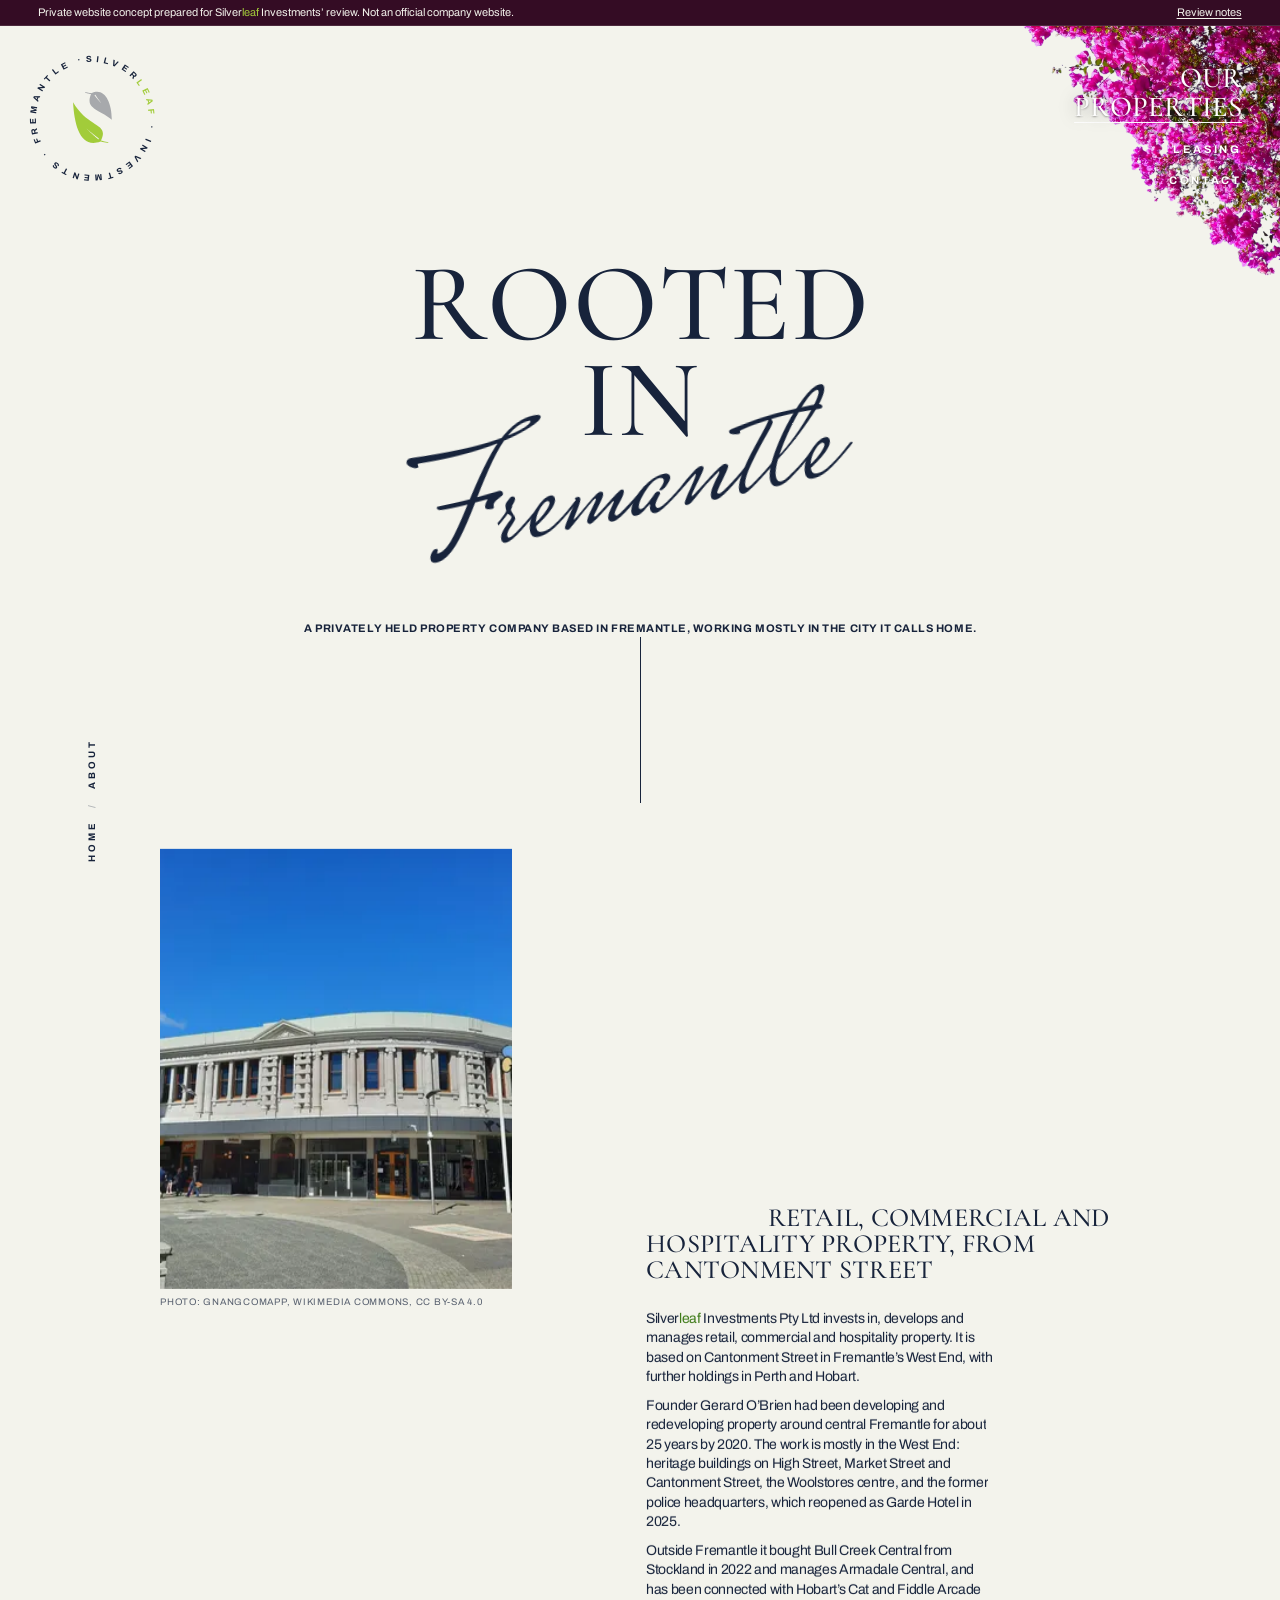
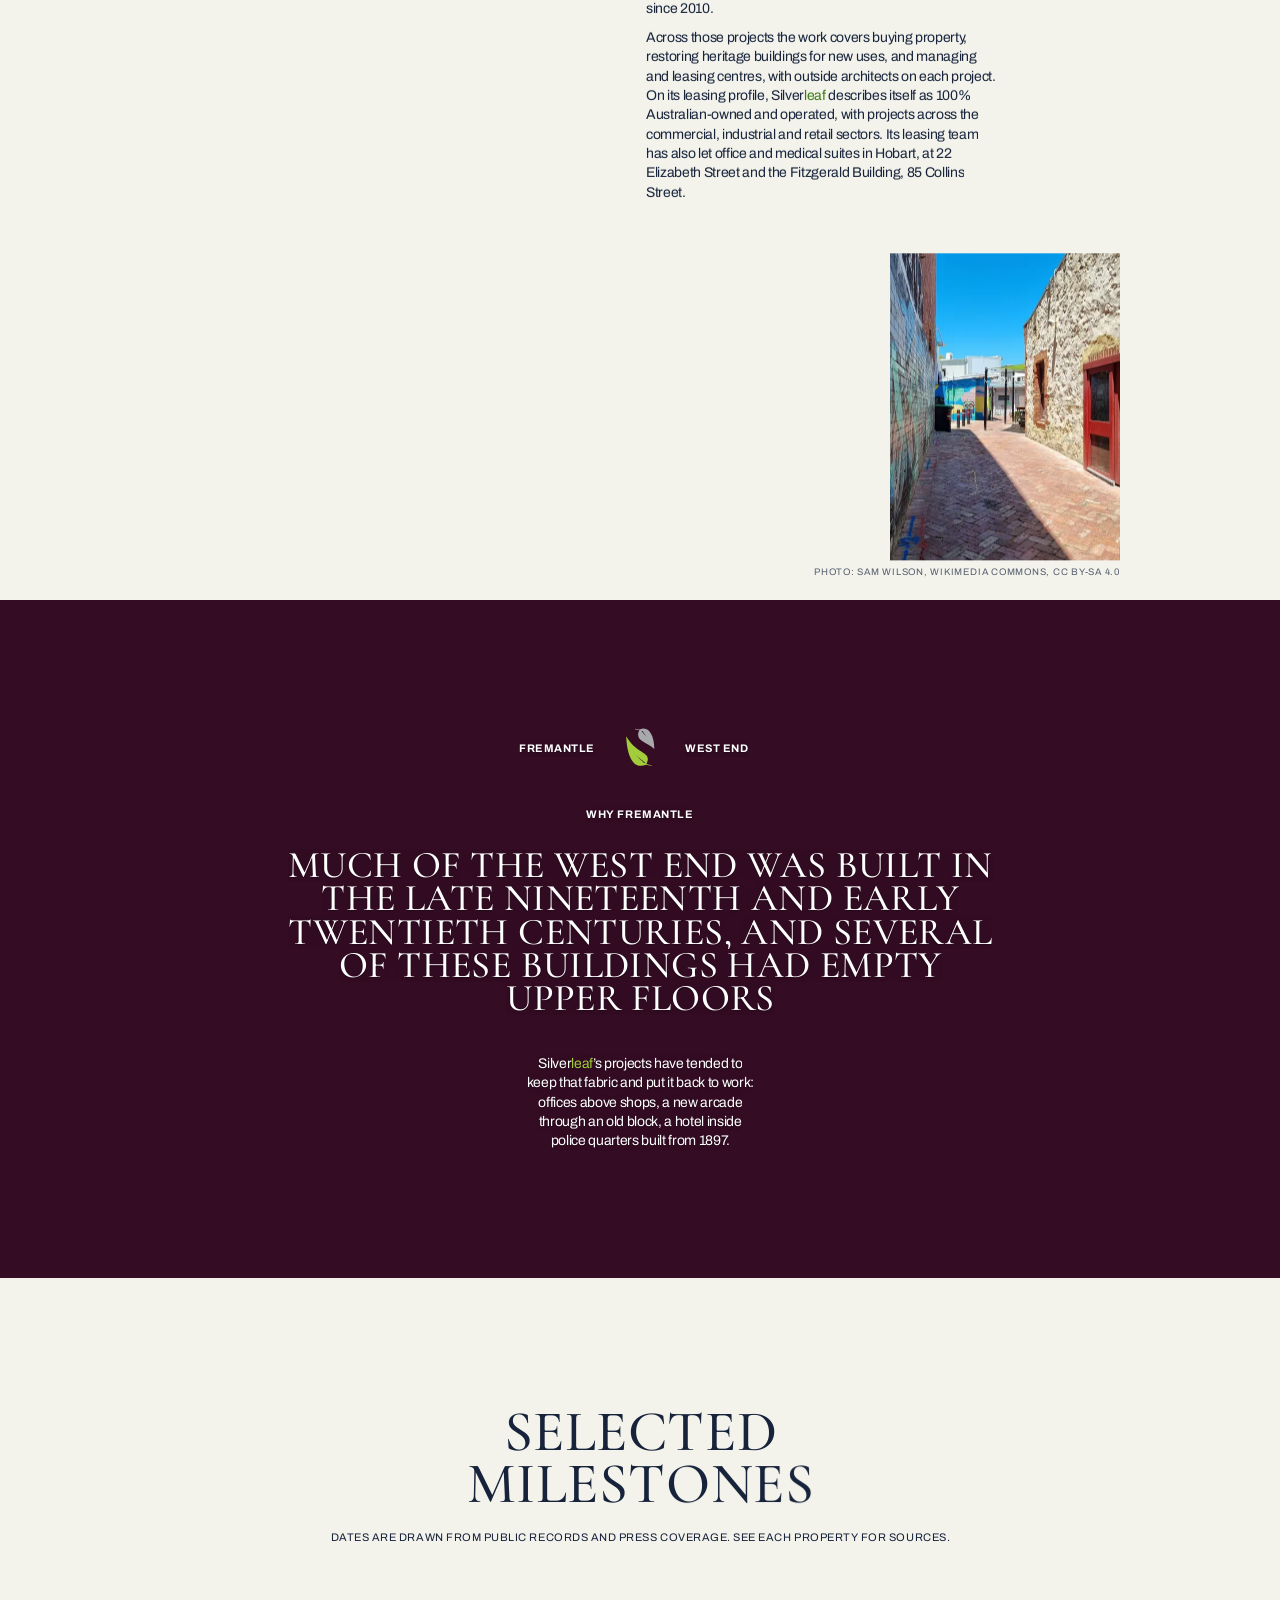
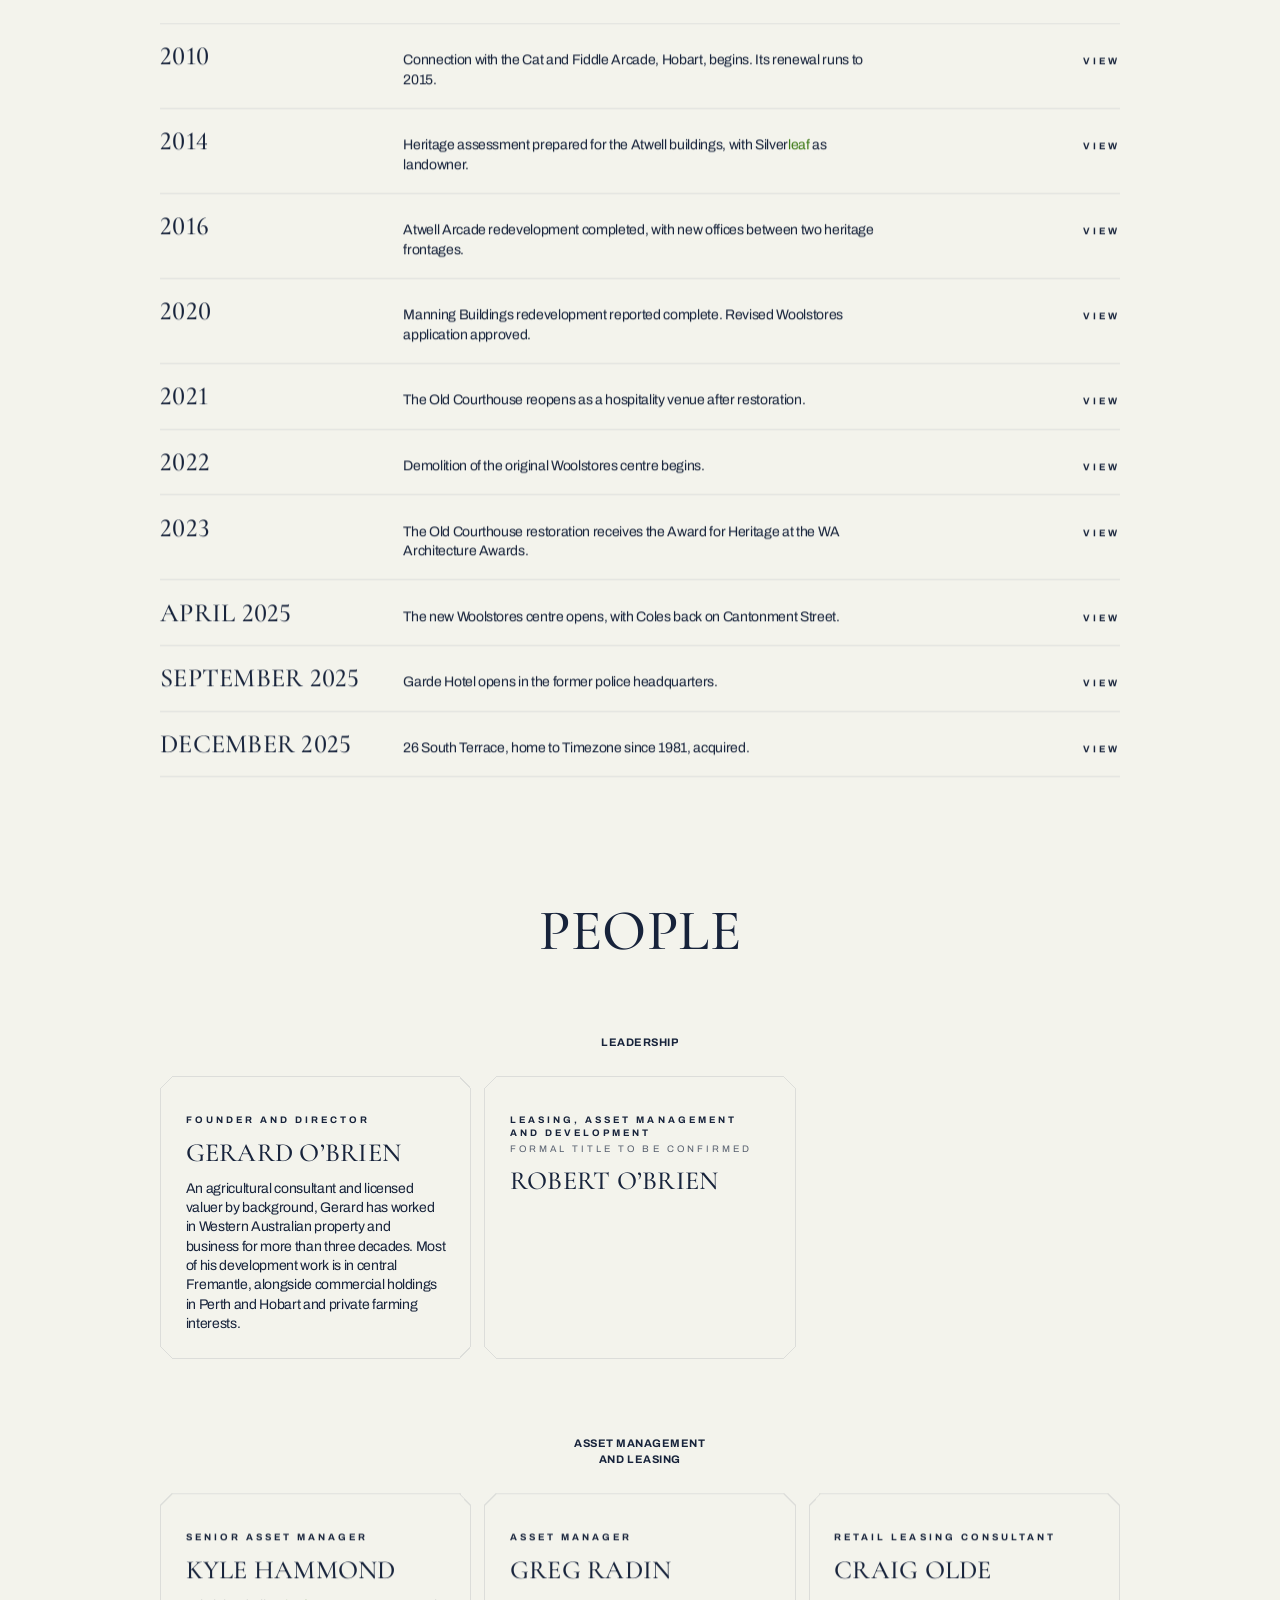
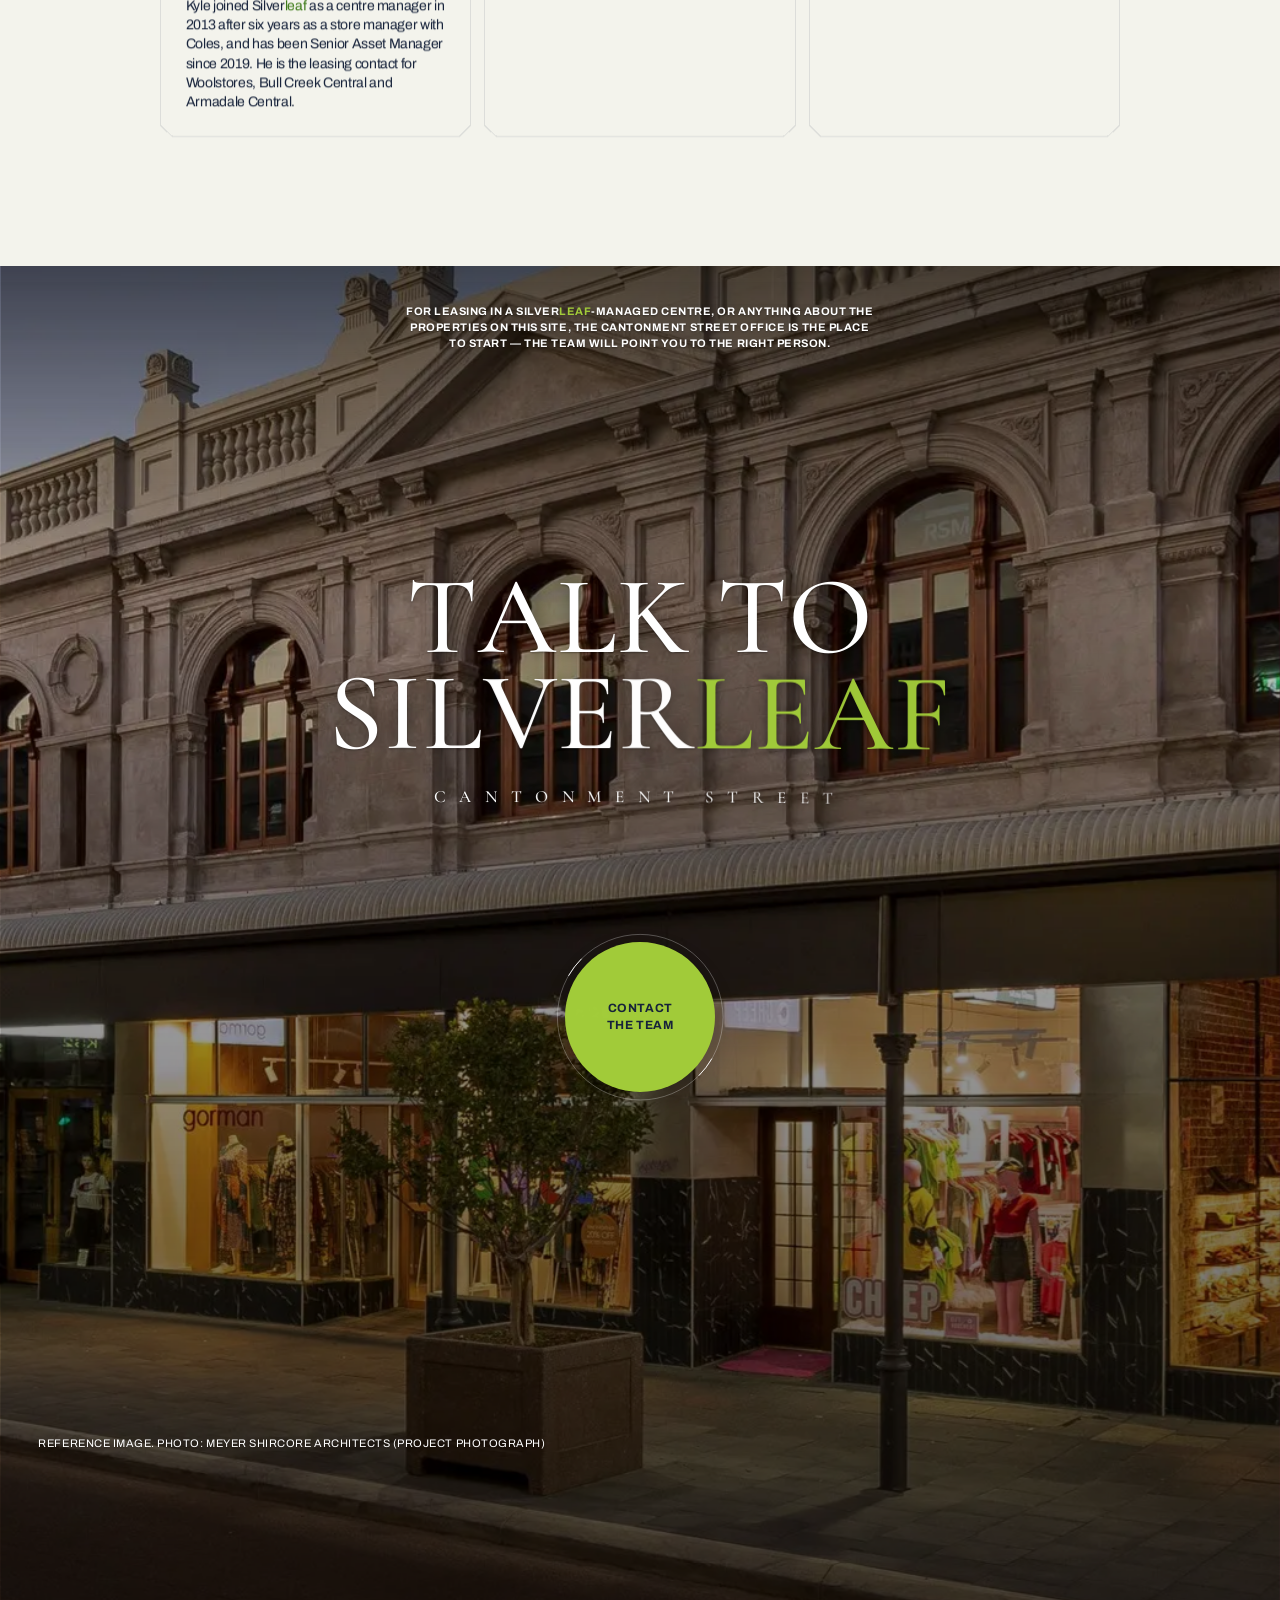
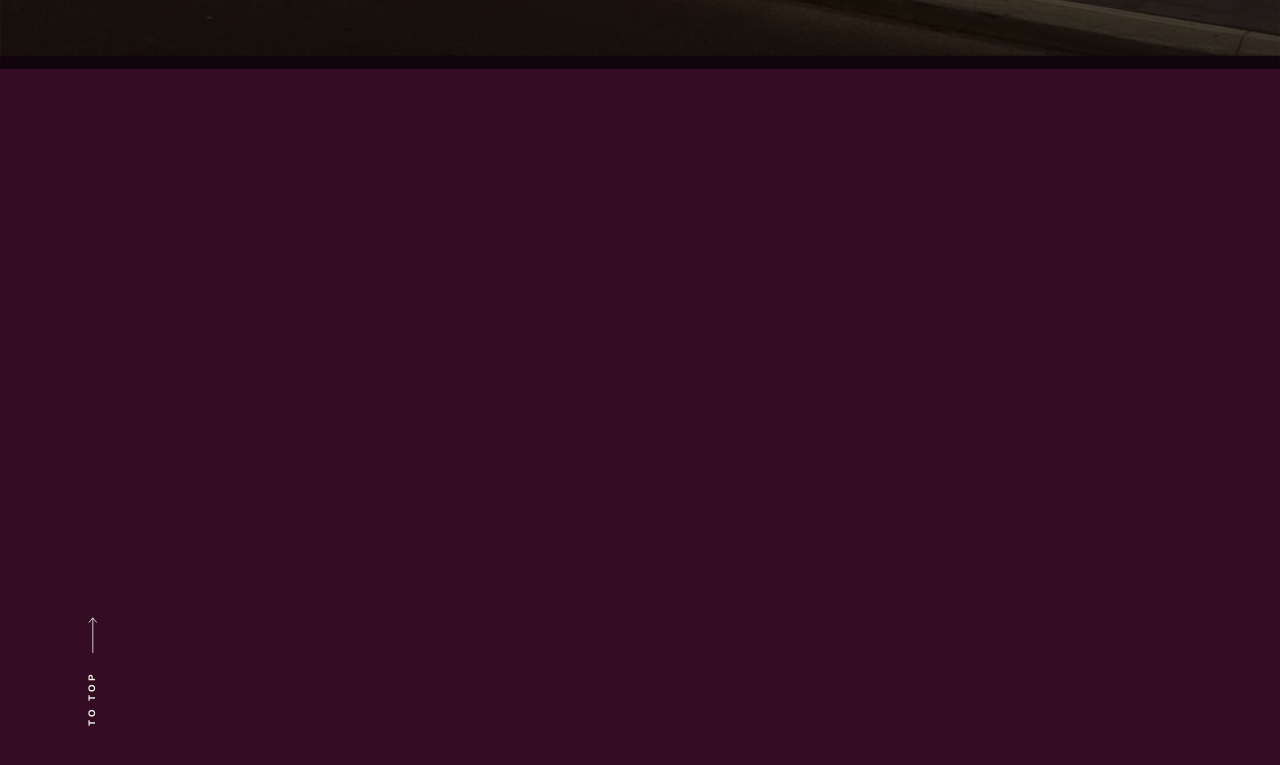
==== commit f7e3294b: "Logo leaves redrawn with their stems and veins Co-Authored-By: Claude Opus 5.5 <noreply@anthropic.co" ====
--- a/about/index.html
+++ b/about/index.html
@@ -15,7 +15,7 @@
 .decor i{display:block;position:absolute}.decor .dt,.decor .db{left:var(--dc);right:var(--dc);background:currentColor;height:1px}.decor .dt{top:0}.decor .db{bottom:0}.decor .dl,.decor .dr{top:var(--dc);bottom:var(--dc);background:currentColor;width:1px}.decor .dl{left:0}.decor .dr{right:0}.decor .dc{width:var(--dc);height:var(--dc)}.decor .tl{background:linear-gradient(to bottom right,#0000 calc(50% - .6px),currentColor calc(50% - .6px) calc(50% + .6px),#0000 calc(50% + .6px));top:0;left:0}.decor .br{background:linear-gradient(to bottom right,#0000 calc(50% - .6px),currentColor calc(50% - .6px) calc(50% + .6px),#0000 calc(50% + .6px));bottom:0;right:0}.decor .tr{background:linear-gradient(to bottom left,#0000 calc(50% - .6px),currentColor calc(50% - .6px) calc(50% + .6px),#0000 calc(50% + .6px));top:0;right:0}.decor .bl{background:linear-gradient(to bottom left,#0000 calc(50% - .6px),currentColor calc(50% - .6px) calc(50% + .6px),#0000 calc(50% + .6px));bottom:0;left:0}
 .about-sec{position:relative}.about-title{flex-direction:column;grid-area:1/4/2/8;align-items:center;display:flex}.about-title__a{margin-top:calc(72 * var(--u) * -1);margin-left:calc(40 * var(--u) * -1);transform:rotate(-12deg)}.about-cols{column-gap:var(--gap);grid-template-columns:repeat(10,1fr);align-items:start;display:grid}.about-l{grid-area:1/2/2/5}.about-l__img{aspect-ratio:4/5}.about-r{padding-top:var(--s272);grid-area:1/6/2/10}.about-prose{gap:var(--s12);max-width:calc(var(--cell-h) * 3 + var(--gap) * 2);flex-direction:column;display:flex}.about-r__img{width:calc(var(--cell-h) * 2 + var(--gap));aspect-ratio:3/4;margin-left:auto}.about-credit{margin-top:var(--s8);letter-spacing:.08em;opacity:.7}.about-r .about-credit{text-align:right}.about-why__lead,.about-ms__head,.about-people__head{grid-area:1/3/2/9}.ms-list{border-top:1px solid var(--line);grid-area:1/2/2/10}.ms-row{border-bottom:1px solid var(--line)}.ms-row__a{column-gap:var(--gap);padding:var(--s24) 0;color:var(--fg);grid-template-columns:repeat(8,1fr);align-items:baseline;display:grid}.ms-row__date{grid-column:1/3}.ms-row__text{grid-column:3/7}.ms-row__go{grid-column:8/9;justify-self:end;position:relative;overflow:clip}.people-list{gap:var(--gap);grid-area:1/2/2/10;grid-template-columns:repeat(3,1fr);display:grid}.person{padding:var(--s48) var(--s32) var(--s32);position:relative}.person__note{margin-top:var(--s4);opacity:.7}@media (width<=991px){.about-title,.about-why__lead,.about-ms__head,.about-people__head{grid-area:1/1/2/5}.about-cols{row-gap:var(--s64);grid-template-columns:1fr}.about-l,.about-r{grid-area:auto;padding-top:0}.about-why__desc,.ms-list,.people-list{grid-area:1/1/2/5}.ms-row__a{row-gap:var(--s8);grid-template-columns:1fr auto}.ms-row__date{grid-column:1/2}.ms-row__text{grid-area:2/1/auto/3}.ms-row__go{grid-area:1/2/auto/3}.people-list{grid-template-columns:1fr}}
 .logo-lockup{width:100%;height:auto;display:block;overflow:visible}.cta-w{position:relative}.cta-s{z-index:1;aspect-ratio:144/168;pointer-events:none;position:relative}.cta-desc{pointer-events:auto;grid-area:1/4/2/8}.cta-sec .lf{text-shadow:0 0 10px #0000008c}.cta-sec .grad.top{background-image:linear-gradient(#0000009e,#00000040 60%,#0000)}.cta-title{pointer-events:auto;grid-area:1/3/2/9}.cta-btn{flex-direction:column;align-items:center;display:flex}.img-p{object-fit:cover;flex:none;width:100%;height:140%}.cta-credit{z-index:2;left:var(--off);bottom:calc(var(--off) + var(--cell-v) * 2 + var(--gap) + var(--s16));position:absolute}.ftr-w{margin-top:calc((var(--off) + var(--cell-v) * 2 + var(--gap)) * -1);position:relative}.ftr-top{z-index:1200;left:0;top:calc(100% - var(--off));height:var(--cell-h);transform-origin:0 0;align-items:center;gap:var(--s24);color:var(--fg);position:absolute;transform:rotate(-90deg)}.ftr-top .sdown__arrow{transform:none}.ftr-s{z-index:1;height:var(--vh);flex-direction:column;justify-content:space-between;display:flex;position:relative}.ftr-s__t{flex:1}.ftr-s__b{flex-direction:column;flex:1;justify-content:flex-end;display:flex}.ftr-contact{flex-direction:column;grid-area:1/3/2/9;align-items:center;display:flex}.ftr-logo{width:calc(150 * var(--u));color:var(--fg)}.ftr-phone{color:var(--fg);white-space:nowrap}.ftr-address{padding:0 var(--s48);text-align:center;flex-direction:column;grid-area:2/5/3/7;align-items:center;display:flex}.ftr-info{flex-direction:column;grid-area:1/3/2/6;justify-content:flex-end;display:flex}.ftr-credits{flex-direction:column;grid-area:1/6/2/9;justify-content:flex-end;align-items:flex-end;display:flex}.ftr-bg{z-index:-1;bottom:100%;left:calc(var(--off) * -1);right:calc(var(--off) * -1);height:calc(var(--vh) * 2);background:var(--bg);position:absolute}@media (width<=991px){.cta-s{aspect-ratio:2/6}.cta-desc,.cta-title,.ftr-contact{grid-area:1/1/2/5}.ftr-address{margin:0 calc(var(--gap) * -1);grid-area:2/2/3/4;padding:0}.ftr-info{grid-area:1/1/2/3}.ftr-credits{grid-area:1/3/2/5}}
-</style></head><body class="on-light"><a class="skip" href="#main">Skip to content</a><aside class="notice" aria-label="Concept notice"><span>Private website concept prepared for Silver<span class="lf">leaf</span> Investments’ review. Not an official company website.</span><a href="../review-notes/index.html">Review notes</a></aside><header class="hdr"><a class="hdr-logo on-light" data-theme href="../" aria-label="Silverleaf Investments, home"><span class="symbol hdr-logo__sym"><svg class="logo-mark leaf-mark" viewBox="31.45 -0.45 41 41" aria-hidden="true"><path fill="var(--logo-grey, #A7A9AC)" d="M50.250 2.333 C50.132 2.424 50.062 2.562 50.000 2.833 C49.938 3.104 49.972 3.479 49.875 3.958 C49.778 4.438 49.514 5.139 49.417 5.708 C49.319 6.278 49.271 6.826 49.292 7.375 C49.312 7.924 49.451 8.562 49.542 9.000 C49.632 9.438 49.722 9.708 49.833 10.000 C49.944 10.292 50.062 10.514 50.208 10.750 C50.354 10.986 50.438 11.111 50.708 11.417 C50.979 11.722 51.326 12.139 51.833 12.583 C52.340 13.028 52.854 13.486 53.750 14.083 C54.646 14.681 56.319 15.674 57.208 16.167 C58.097 16.660 58.451 16.701 59.083 17.042 C59.715 17.382 60.347 17.792 61.000 18.208 C61.653 18.625 62.451 19.132 63.000 19.542 C63.549 19.951 63.938 20.382 64.292 20.667 C64.646 20.951 64.944 21.139 65.125 21.250 C65.306 21.361 65.243 21.333 65.375 21.333 C65.507 21.333 65.792 21.299 65.917 21.250 C66.042 21.201 66.056 21.181 66.125 21.042 C66.194 20.903 66.306 20.854 66.333 20.417 C66.361 19.979 66.340 19.007 66.292 18.417 C66.243 17.826 66.153 17.396 66.042 16.875 C65.931 16.354 65.743 15.882 65.625 15.292 C65.507 14.701 65.486 14.111 65.333 13.333 C65.181 12.556 65.090 11.715 64.708 10.625 C64.326 9.535 63.590 7.854 63.042 6.792 C62.493 5.729 61.924 4.924 61.417 4.250 C60.910 3.576 60.472 3.174 60.000 2.750 C59.528 2.326 59.361 2.090 58.583 1.708 C57.806 1.326 55.972 0.667 55.333 0.458 C54.694 0.250 54.951 0.382 54.750 0.458 C54.549 0.535 54.264 0.764 54.125 0.917 C53.986 1.069 53.951 1.201 53.917 1.375 C53.882 1.549 53.889 1.792 53.917 1.958 C53.944 2.125 53.819 2.062 54.083 2.375 C54.347 2.688 55.153 3.451 55.500 3.833 C55.847 4.215 55.771 4.056 56.167 4.667 C56.562 5.278 57.562 6.882 57.875 7.500 C58.188 8.118 58.042 8.174 58.042 8.375 C58.042 8.576 57.972 8.639 57.875 8.708 C57.778 8.778 57.611 8.819 57.458 8.792 C57.306 8.764 57.181 8.757 56.958 8.542 C56.736 8.326 56.701 8.139 56.125 7.500 C55.549 6.861 54.146 5.424 53.500 4.708 C52.854 3.993 52.674 3.597 52.250 3.208 C51.826 2.819 51.215 2.528 50.958 2.375 C50.701 2.222 50.826 2.299 50.708 2.292 C50.590 2.285 50.368 2.243 50.250 2.333Z"></path><path fill="var(--leaf, #A2CC3A)" d="M39.125 9.042 C39.007 9.167 38.806 9.333 38.625 9.750 C38.444 10.167 38.222 10.681 38.042 11.542 C37.861 12.403 37.625 14.049 37.542 14.917 C37.458 15.785 37.431 15.750 37.542 16.750 C37.653 17.750 37.944 19.458 38.208 20.917 C38.472 22.375 38.764 24.118 39.125 25.500 C39.486 26.882 39.819 27.882 40.375 29.208 C40.931 30.535 41.917 32.472 42.458 33.458 C43.000 34.444 43.125 34.521 43.625 35.125 C44.125 35.729 44.840 36.542 45.458 37.083 C46.076 37.625 46.694 38.014 47.333 38.375 C47.972 38.736 48.674 39.028 49.292 39.250 C49.910 39.472 50.486 39.625 51.042 39.708 C51.597 39.792 52.049 39.806 52.625 39.750 C53.201 39.694 53.944 39.528 54.500 39.375 C55.056 39.222 55.646 38.993 55.958 38.833 C56.271 38.674 56.319 38.556 56.375 38.417 C56.431 38.278 56.403 38.146 56.292 38.000 C56.181 37.854 56.264 37.868 55.708 37.542 C55.153 37.215 53.736 36.549 52.958 36.042 C52.181 35.535 51.771 35.201 51.042 34.500 C50.312 33.799 49.069 32.444 48.583 31.833 C48.097 31.222 48.201 31.076 48.125 30.833 C48.049 30.590 48.104 30.472 48.125 30.375 C48.146 30.278 48.174 30.271 48.250 30.250 C48.326 30.229 48.417 30.201 48.583 30.250 C48.750 30.299 48.431 29.917 49.250 30.542 C50.069 31.167 52.396 33.167 53.500 34.000 C54.604 34.833 55.285 35.208 55.875 35.542 C56.465 35.875 56.701 35.917 57.042 36.000 C57.382 36.083 57.660 36.076 57.917 36.042 C58.174 36.007 58.417 35.882 58.583 35.792 C58.750 35.701 58.812 35.632 58.917 35.500 C59.021 35.368 59.125 35.229 59.208 35.000 C59.292 34.771 59.368 34.451 59.417 34.125 C59.465 33.799 59.500 33.438 59.500 33.042 C59.500 32.646 59.465 32.118 59.417 31.750 C59.368 31.382 59.306 31.125 59.208 30.833 C59.111 30.542 59.090 30.410 58.833 30.000 C58.576 29.590 58.167 28.938 57.667 28.375 C57.167 27.812 56.764 27.347 55.833 26.625 C54.903 25.903 53.375 24.833 52.083 24.042 C50.792 23.250 49.097 22.458 48.083 21.875 C47.069 21.292 46.618 20.979 46.000 20.542 C45.382 20.104 44.840 19.660 44.375 19.250 C43.910 18.840 43.688 18.632 43.208 18.083 C42.729 17.535 41.944 16.639 41.500 15.958 C41.056 15.278 40.778 14.569 40.542 14.000 C40.306 13.431 40.222 13.264 40.083 12.542 C39.944 11.819 39.799 10.222 39.708 9.667 C39.618 9.111 39.604 9.319 39.542 9.208 C39.479 9.097 39.403 9.028 39.333 9.000 C39.264 8.972 39.243 8.917 39.125 9.042Z"></path></svg></span><span class="hdr-logo__ring" data-logo-ring aria-hidden="true"><svg viewBox="0 0 120 120"><defs><path id="ring" d="M60,60 m-47,0 a47,47 0 1,1 94,0 a47,47 0 1,1 -94,0"></path></defs><text><textPath href="#ring" startOffset="0" textLength="292">SILVER<tspan class="ring-leaf">LEAF</tspan> · INVESTMENTS · FREMANTLE · </textPath></text></svg></span></a><nav class="hdr-nav on-light" data-theme aria-label="Main"><div class="hdr-nav__list desk-f"><a class="u-link hdr-nav__main h6" href="../portfolio/index.html"><span class="u-link__t">Our<br>Properties</span><span class="u-link__line" aria-hidden="true"></span></a><span class="u24" aria-hidden="true"></span><a class="nav-l2 l2" href="../leasing/index.html"><span class="roll"><span class="roll__t">Leasing</span><span class="roll__t" aria-hidden="true">Leasing</span></span></a><span class="nav-gap" aria-hidden="true"></span><a class="nav-l2 l2" href="../contact/index.html"><span class="roll"><span class="roll__t">Contact</span><span class="roll__t" aria-hidden="true">Contact</span></span></a></div><button class="hdr-menu-btn mob-f l2" type="button" aria-expanded="false" aria-controls="menu" data-menu-btn><span data-menu-label>Menu</span><span class="hdr-menu-btn__ico" aria-hidden="true"><i></i><i></i></span></button></nav></header><nav class="crumbs desk-f on-light" data-theme aria-label="Breadcrumb"><a class="l2 roll crumbs__item" href="../"><span class="roll__t">Home</span><span class="roll__t" aria-hidden="true">Home</span></a><span class="l2 crumbs__sep" aria-hidden="true">/</span><span class="l2 crumbs__item is-active" aria-current="page">About</span></nav><div class="menu on-color" id="menu" data-menu hidden><nav class="menu__list" aria-label="Menu"><a class="h3" href="../">Home</a><a class="h3" href="../portfolio/index.html">Our properties</a><a class="h3" href="../about/index.html">About</a><a class="h3" href="../leasing/index.html">Leasing</a><a class="h3" href="../contact/index.html">Contact</a></nav><p class="l1 menu__foot">Level 2, 25 Cantonment Street, Fremantle WA 6160<br><a href="tel:+61893355492">08 9335 5492</a></p></div><div class="tips" data-tips aria-hidden="true"></div><main id="main" tabindex="-1"><section class="section clip on-light about-sec" aria-labelledby="about-title"><div class="flower fl-page" style="--fo:0% 0%;--fsc:0.55" aria-hidden="true"><img src="../assets/bloom-hang.AHL8korQ_Z1L3aWa.webp" alt="" width="900" height="977" loading="lazy" decoding="async"></div><div class="themes page-themes" aria-hidden="true"><div class="page-themes__l" data-bg="light"></div><div class="page-themes__r"><div class="page-themes__top" data-bg="color"></div><div class="themes__fill" data-bg="light"></div></div></div><div class="ctn"><div class="u48"></div><div class="u272"></div><div class="grid"><div class="about-title"><h1 id="about-title" class="h1 ac" data-r="h">Rooted<br>in<span class="vh"> Fremantle</span></h1><div class="about-title__a" aria-hidden="true"><p class="a1 ac" data-r="a">Fremantle</p></div></div></div><div class="u96"></div><div class="grid"><div class="lead"><p class="l1 ac" data-r="p">A privately held property company based in Fremantle, working mostly in the city it calls home.</p></div></div><div class="divider"><div class="line-v" data-r="line"></div></div><div class="u96"></div><div class="about-cols"><div class="about-l" data-par="ctn-down" data-mob="off"><div class="about-l__img"><div class="img-w" data-r="slide"><picture><source srcset="../assets/manning-corner.X_U4zFFT_11xkef.webp 500w, ../assets/manning-corner.X_U4zFFT_Z2ppcxt.webp 800w, ../assets/manning-corner.X_U4zFFT_Z1WRKDD.webp 1200w" type="image/webp" sizes="(min-width: 992px) 37vw, 90vw"><img src="../assets/manning-corner.X_U4zFFT_20Ml8M.webp" srcset="../assets/manning-corner.X_U4zFFT_11xkef.webp 500w, ../assets/manning-corner.X_U4zFFT_Z2ppcxt.webp 800w, ../assets/manning-corner.X_U4zFFT_Z1WRKDD.webp 1200w" alt="The curved corner of the Manning Buildings facing the High Street Mall, Fremantle." sizes="(min-width: 992px) 37vw, 90vw" loading="lazy" style="object-position:50% 55%" decoding="async" width="2400" height="1800" class="img"></picture></div></div><p class="l2 reg about-credit">Photo: Gnangcomapp, Wikimedia Commons, CC BY-SA 4.0</p></div><div class="about-r" data-par="ctn-up" data-mob="off"><div class="red-line"></div><p class="h5" data-r="p">Retail, commercial and hospitality property, from Cantonment Street</p><div class="u32"></div><div class="about-prose"><p class="p1" data-r="p">Silver<span class="lf">leaf</span> Investments Pty Ltd invests in, develops and manages retail, commercial and hospitality property. It is based on Cantonment Street in Fremantle’s West End, with further holdings in Perth and Hobart.</p><p class="p1" data-r="p">Founder Gerard O’Brien had been developing and redeveloping property around central Fremantle for about 25 years by 2020. The work is mostly in the West End: heritage buildings on High Street, Market Street and Cantonment Street, the Woolstores centre, and the former police headquarters, which reopened as Garde Hotel in 2025.</p><p class="p1" data-r="p">Outside Fremantle it bought Bull Creek Central from Stockland in 2022 and manages Armadale Central, and has been connected with Hobart’s Cat and Fiddle Arcade since 2010.</p><p class="p1" data-r="p">Across those projects the work covers buying property, restoring heritage buildings for new uses, and managing and leasing centres, with outside architects on each project. On its leasing profile, Silver<span class="lf">leaf</span> describes itself as 100% Australian-owned and operated, with projects across the commercial, industrial and retail sectors. Its leasing team has also let office and medical suites in Hobart, at 22 Elizabeth Street and the Fitzgerald Building, 85 Collins Street.</p></div><div class="u64"></div><div class="about-r__img"><div class="img-w" data-r="slide"><picture><source srcset="../assets/atwell-laneway.B030Mtuk_1FXeQ.webp 400w, ../assets/atwell-laneway.B030Mtuk_Z16QmFq.webp 700w, ../assets/atwell-laneway.B030Mtuk_Z1AXyec.webp 1000w" type="image/webp" sizes="(min-width: 992px) 23vw, 60vw"><img src="../assets/atwell-laneway.B030Mtuk_Z1WW4sn.webp" srcset="../assets/atwell-laneway.B030Mtuk_1FXeQ.webp 400w, ../assets/atwell-laneway.B030Mtuk_Z16QmFq.webp 700w, ../assets/atwell-laneway.B030Mtuk_Z1AXyec.webp 1000w" alt="A brick-paved laneway beside Atwell Arcade, Fremantle, between limestone and brick walls." sizes="(min-width: 992px) 23vw, 60vw" loading="lazy" style="object-position:50% 60%" decoding="async" width="1351" height="2400" class="img"></picture></div></div><p class="l2 reg about-credit">Photo: Sam Wilson, Wikimedia Commons, CC BY-SA 4.0</p></div></div><div class="u160"></div></div></section><section class="section clip on-color about-why" data-bg="color" aria-labelledby="why-title"><div class="ctn"><div class="u160"></div><div class="s-logo"><div class="s-logo__l"><p class="l1 ac" data-r="p">Fremantle</p></div><span class="symbol" data-r="ctn"><svg class="logo-mark leaf-mark" viewBox="31.45 -0.45 41 41" aria-hidden="true"><path fill="var(--logo-grey, #A7A9AC)" d="M50.250 2.333 C50.132 2.424 50.062 2.562 50.000 2.833 C49.938 3.104 49.972 3.479 49.875 3.958 C49.778 4.438 49.514 5.139 49.417 5.708 C49.319 6.278 49.271 6.826 49.292 7.375 C49.312 7.924 49.451 8.562 49.542 9.000 C49.632 9.438 49.722 9.708 49.833 10.000 C49.944 10.292 50.062 10.514 50.208 10.750 C50.354 10.986 50.438 11.111 50.708 11.417 C50.979 11.722 51.326 12.139 51.833 12.583 C52.340 13.028 52.854 13.486 53.750 14.083 C54.646 14.681 56.319 15.674 57.208 16.167 C58.097 16.660 58.451 16.701 59.083 17.042 C59.715 17.382 60.347 17.792 61.000 18.208 C61.653 18.625 62.451 19.132 63.000 19.542 C63.549 19.951 63.938 20.382 64.292 20.667 C64.646 20.951 64.944 21.139 65.125 21.250 C65.306 21.361 65.243 21.333 65.375 21.333 C65.507 21.333 65.792 21.299 65.917 21.250 C66.042 21.201 66.056 21.181 66.125 21.042 C66.194 20.903 66.306 20.854 66.333 20.417 C66.361 19.979 66.340 19.007 66.292 18.417 C66.243 17.826 66.153 17.396 66.042 16.875 C65.931 16.354 65.743 15.882 65.625 15.292 C65.507 14.701 65.486 14.111 65.333 13.333 C65.181 12.556 65.090 11.715 64.708 10.625 C64.326 9.535 63.590 7.854 63.042 6.792 C62.493 5.729 61.924 4.924 61.417 4.250 C60.910 3.576 60.472 3.174 60.000 2.750 C59.528 2.326 59.361 2.090 58.583 1.708 C57.806 1.326 55.972 0.667 55.333 0.458 C54.694 0.250 54.951 0.382 54.750 0.458 C54.549 0.535 54.264 0.764 54.125 0.917 C53.986 1.069 53.951 1.201 53.917 1.375 C53.882 1.549 53.889 1.792 53.917 1.958 C53.944 2.125 53.819 2.062 54.083 2.375 C54.347 2.688 55.153 3.451 55.500 3.833 C55.847 4.215 55.771 4.056 56.167 4.667 C56.562 5.278 57.562 6.882 57.875 7.500 C58.188 8.118 58.042 8.174 58.042 8.375 C58.042 8.576 57.972 8.639 57.875 8.708 C57.778 8.778 57.611 8.819 57.458 8.792 C57.306 8.764 57.181 8.757 56.958 8.542 C56.736 8.326 56.701 8.139 56.125 7.500 C55.549 6.861 54.146 5.424 53.500 4.708 C52.854 3.993 52.674 3.597 52.250 3.208 C51.826 2.819 51.215 2.528 50.958 2.375 C50.701 2.222 50.826 2.299 50.708 2.292 C50.590 2.285 50.368 2.243 50.250 2.333Z"></path><path fill="var(--leaf, #A2CC3A)" d="M39.125 9.042 C39.007 9.167 38.806 9.333 38.625 9.750 C38.444 10.167 38.222 10.681 38.042 11.542 C37.861 12.403 37.625 14.049 37.542 14.917 C37.458 15.785 37.431 15.750 37.542 16.750 C37.653 17.750 37.944 19.458 38.208 20.917 C38.472 22.375 38.764 24.118 39.125 25.500 C39.486 26.882 39.819 27.882 40.375 29.208 C40.931 30.535 41.917 32.472 42.458 33.458 C43.000 34.444 43.125 34.521 43.625 35.125 C44.125 35.729 44.840 36.542 45.458 37.083 C46.076 37.625 46.694 38.014 47.333 38.375 C47.972 38.736 48.674 39.028 49.292 39.250 C49.910 39.472 50.486 39.625 51.042 39.708 C51.597 39.792 52.049 39.806 52.625 39.750 C53.201 39.694 53.944 39.528 54.500 39.375 C55.056 39.222 55.646 38.993 55.958 38.833 C56.271 38.674 56.319 38.556 56.375 38.417 C56.431 38.278 56.403 38.146 56.292 38.000 C56.181 37.854 56.264 37.868 55.708 37.542 C55.153 37.215 53.736 36.549 52.958 36.042 C52.181 35.535 51.771 35.201 51.042 34.500 C50.312 33.799 49.069 32.444 48.583 31.833 C48.097 31.222 48.201 31.076 48.125 30.833 C48.049 30.590 48.104 30.472 48.125 30.375 C48.146 30.278 48.174 30.271 48.250 30.250 C48.326 30.229 48.417 30.201 48.583 30.250 C48.750 30.299 48.431 29.917 49.250 30.542 C50.069 31.167 52.396 33.167 53.500 34.000 C54.604 34.833 55.285 35.208 55.875 35.542 C56.465 35.875 56.701 35.917 57.042 36.000 C57.382 36.083 57.660 36.076 57.917 36.042 C58.174 36.007 58.417 35.882 58.583 35.792 C58.750 35.701 58.812 35.632 58.917 35.500 C59.021 35.368 59.125 35.229 59.208 35.000 C59.292 34.771 59.368 34.451 59.417 34.125 C59.465 33.799 59.500 33.438 59.500 33.042 C59.500 32.646 59.465 32.118 59.417 31.750 C59.368 31.382 59.306 31.125 59.208 30.833 C59.111 30.542 59.090 30.410 58.833 30.000 C58.576 29.590 58.167 28.938 57.667 28.375 C57.167 27.812 56.764 27.347 55.833 26.625 C54.903 25.903 53.375 24.833 52.083 24.042 C50.792 23.250 49.097 22.458 48.083 21.875 C47.069 21.292 46.618 20.979 46.000 20.542 C45.382 20.104 44.840 19.660 44.375 19.250 C43.910 18.840 43.688 18.632 43.208 18.083 C42.729 17.535 41.944 16.639 41.500 15.958 C41.056 15.278 40.778 14.569 40.542 14.000 C40.306 13.431 40.222 13.264 40.083 12.542 C39.944 11.819 39.799 10.222 39.708 9.667 C39.618 9.111 39.604 9.319 39.542 9.208 C39.479 9.097 39.403 9.028 39.333 9.000 C39.264 8.972 39.243 8.917 39.125 9.042Z"></path></svg></span><div class="s-logo__r"><p class="l1 ac" data-r="p">West End</p></div></div><div class="u48"></div><div class="grid"><div class="s-title"><h2 id="why-title" class="l1 ac" data-r="p">Why Fremantle</h2></div></div><div class="u32"></div><div class="grid"><div class="about-why__lead"><p class="h4 ac" data-r="p">Much of the West End was built in the late nineteenth and early twentieth centuries, and several of these buildings had empty upper floors</p></div></div><div class="u48"></div><div class="grid"><div class="desc about-why__desc"><p class="p1 ac" data-r="p">Silver<span class="lf">leaf</span>’s projects have tended to keep that fabric and put it back to work: offices above shops, a new arcade through an old block, a hotel inside police quarters built from 1897.</p></div></div><div class="u160"></div></div></section><section class="section clip on-light about-ms" data-bg="light" aria-labelledby="ms-title"><div class="ctn"><div class="u160"></div><div class="grid"><div class="about-ms__head"><h2 id="ms-title" class="h3 ac" data-r="h">Selected<br>milestones</h2><div class="u24"></div><p class="l1 reg ac" data-r="p">Dates are drawn from public records and press coverage. See each property for sources.</p></div></div><div class="u96"></div><div class="grid"><ol class="ms-list" data-r="ctn"><li class="ms-row"><a class="ms-row__a roll-trigger" href="../portfolio/cat-and-fiddle-arcade/index.html"><span class="h5 ms-row__date">2010</span><span class="p1 ms-row__text">Connection with the Cat and Fiddle Arcade, Hobart, begins. Its renewal runs to 2015.</span><span class="l2 ms-row__go roll" aria-hidden="true"><span class="roll__t">View</span><span class="roll__t">View</span></span></a></li><li class="ms-row"><a class="ms-row__a roll-trigger" href="../portfolio/atwell-arcade/index.html"><span class="h5 ms-row__date">2014</span><span class="p1 ms-row__text">Heritage assessment prepared for the Atwell buildings, with Silver<span class="lf">leaf</span> as landowner.</span><span class="l2 ms-row__go roll" aria-hidden="true"><span class="roll__t">View</span><span class="roll__t">View</span></span></a></li><li class="ms-row"><a class="ms-row__a roll-trigger" href="../portfolio/atwell-arcade/index.html"><span class="h5 ms-row__date">2016</span><span class="p1 ms-row__text">Atwell Arcade redevelopment completed, with new offices between two heritage frontages.</span><span class="l2 ms-row__go roll" aria-hidden="true"><span class="roll__t">View</span><span class="roll__t">View</span></span></a></li><li class="ms-row"><a class="ms-row__a roll-trigger" href="../portfolio/manning-buildings/index.html"><span class="h5 ms-row__date">2020</span><span class="p1 ms-row__text">Manning Buildings redevelopment reported complete. Revised Woolstores application approved.</span><span class="l2 ms-row__go roll" aria-hidden="true"><span class="roll__t">View</span><span class="roll__t">View</span></span></a></li><li class="ms-row"><a class="ms-row__a roll-trigger" href="../portfolio/old-courthouse/index.html"><span class="h5 ms-row__date">2021</span><span class="p1 ms-row__text">The Old Courthouse reopens as a hospitality venue after restoration.</span><span class="l2 ms-row__go roll" aria-hidden="true"><span class="roll__t">View</span><span class="roll__t">View</span></span></a></li><li class="ms-row"><a class="ms-row__a roll-trigger" href="../portfolio/woolstores/index.html"><span class="h5 ms-row__date">2022</span><span class="p1 ms-row__text">Demolition of the original Woolstores centre begins.</span><span class="l2 ms-row__go roll" aria-hidden="true"><span class="roll__t">View</span><span class="roll__t">View</span></span></a></li><li class="ms-row"><a class="ms-row__a roll-trigger" href="../portfolio/old-courthouse/index.html"><span class="h5 ms-row__date">2023</span><span class="p1 ms-row__text">The Old Courthouse restoration receives the Award for Heritage at the WA Architecture Awards.</span><span class="l2 ms-row__go roll" aria-hidden="true"><span class="roll__t">View</span><span class="roll__t">View</span></span></a></li><li class="ms-row"><a class="ms-row__a roll-trigger" href="../portfolio/woolstores/index.html"><span class="h5 ms-row__date">April 2025</span><span class="p1 ms-row__text">The new Woolstores centre opens, with Coles back on Cantonment Street.</span><span class="l2 ms-row__go roll" aria-hidden="true"><span class="roll__t">View</span><span class="roll__t">View</span></span></a></li><li class="ms-row"><a class="ms-row__a roll-trigger" href="../portfolio/garde-hotel/index.html"><span class="h5 ms-row__date">September 2025</span><span class="p1 ms-row__text">Garde Hotel opens in the former police headquarters.</span><span class="l2 ms-row__go roll" aria-hidden="true"><span class="roll__t">View</span><span class="roll__t">View</span></span></a></li><li class="ms-row"><a class="ms-row__a roll-trigger" href="../portfolio/26-south-terrace/index.html"><span class="h5 ms-row__date">December 2025</span><span class="p1 ms-row__text">26 South Terrace, home to Timezone since 1981, acquired.</span><span class="l2 ms-row__go roll" aria-hidden="true"><span class="roll__t">View</span><span class="roll__t">View</span></span></a></li></ol></div><div class="u160"></div></div></section><section class="section clip on-light about-people" data-bg="light" aria-labelledby="people-title"><div class="ctn"><div class="grid"><div class="about-people__head"><h2 id="people-title" class="h3 ac" data-r="h">People</h2></div></div><div class="u96"></div><div class="grid"><div class="s-title"><h3 class="l1 ac" data-r="p">Leadership</h3></div></div><div class="u32"></div><div class="grid"><ul class="people-list" data-r="ctn"><li class="person"><p class="l2">Founder and Director</p><div class="u16"></div><p class="h5">Gerard O’Brien</p><div class="u16"></div><p class="p1">An agricultural consultant and licensed valuer by background, Gerard has worked in Western Australian property and business for more than three decades. Most of his development work is in central Fremantle, alongside commercial holdings in Perth and Hobart and private farming interests.</p><span class="decor" style="--dc:var(--s16)" aria-hidden="true"><i class="dt"></i><i class="db"></i><i class="dl"></i><i class="dr"></i><i class="dc tl"></i><i class="dc tr"></i><i class="dc bl"></i><i class="dc br"></i></span></li><li class="person"><p class="l2">Leasing, asset management and development</p><p class="l2 reg person__note">Formal title to be confirmed</p><div class="u16"></div><p class="h5">Robert O’Brien</p><span class="decor" style="--dc:var(--s16)" aria-hidden="true"><i class="dt"></i><i class="db"></i><i class="dl"></i><i class="dr"></i><i class="dc tl"></i><i class="dc tr"></i><i class="dc bl"></i><i class="dc br"></i></span></li></ul></div><div class="u96"></div><div class="grid"><div class="s-title"><h3 class="l1 ac" data-r="p">Asset management and leasing</h3></div></div><div class="u32"></div><div class="grid"><ul class="people-list" data-r="ctn"><li class="person"><p class="l2">Senior Asset Manager</p><div class="u16"></div><p class="h5">Kyle Hammond</p><div class="u16"></div><p class="p1">Kyle joined Silver<span class="lf">leaf</span> as a centre manager in 2013 after six years as a store manager with Coles, and has been Senior Asset Manager since 2019. He is the leasing contact for Woolstores, Bull Creek Central and Armadale Central.</p><span class="decor" style="--dc:var(--s16)" aria-hidden="true"><i class="dt"></i><i class="db"></i><i class="dl"></i><i class="dr"></i><i class="dc tl"></i><i class="dc tr"></i><i class="dc bl"></i><i class="dc br"></i></span></li><li class="person"><p class="l2">Asset Manager</p><div class="u16"></div><p class="h5">Greg Radin</p><span class="decor" style="--dc:var(--s16)" aria-hidden="true"><i class="dt"></i><i class="db"></i><i class="dl"></i><i class="dr"></i><i class="dc tl"></i><i class="dc tr"></i><i class="dc bl"></i><i class="dc br"></i></span></li><li class="person"><p class="l2">Retail Leasing Consultant</p><div class="u16"></div><p class="h5">Craig Olde</p><span class="decor" style="--dc:var(--s16)" aria-hidden="true"><i class="dt"></i><i class="db"></i><i class="dl"></i><i class="dr"></i><i class="dc tl"></i><i class="dc tr"></i><i class="dc bl"></i><i class="dc br"></i></span></li></ul></div><div class="u96"></div><div class="u64"></div></div></section><section class="section on-color cta-sec" data-bg="color" aria-labelledby="cta-title"><div class="ctn cta-clip" data-footer-clip><div class="cta-w"><div class="cta-s"><div class="u48"></div><div class="grid"><div class="cta-desc"><p class="l1 ac" data-r="p">For leasing in a Silver<span class="lf">leaf</span>-managed centre, or anything about the properties on this site, the Cantonment Street office is the place to start — the team will point you to the right person.</p></div></div><div class="u272"></div><div class="grid"><div class="cta-title"><h2 id="cta-title" class="h1 ac" data-r="h">Talk to<br>Silver<span class="lf">leaf</span></h2><div class="u32"></div><p class="c1 ac" data-r="h">Cantonment Street</p><div class="u160"></div><div class="cta-btn"><div class="btn-circle roll-trigger" data-btn-circle data-magnetic data-r="ctn"><span class="btn-circle__label l1" data-magnetic-inner aria-hidden="true"><span class="roll"><span class="roll__t">Contact the team</span><span class="roll__t" aria-hidden="true">Contact the team</span></span></span><span class="btn-circle__bg" aria-hidden="true"><svg viewBox="0 0 208 208"><circle class="arc" cx="104" cy="104" r="103.5" fill="none" stroke="currentColor" stroke-width="1" transform="rotate(-150 104 104)" style="stroke-dasharray:27.12 650.31"></circle><circle class="arc" cx="104" cy="104" r="103.5" fill="none" stroke="currentColor" stroke-width="1" transform="rotate(30 104 104)" style="stroke-dasharray:27.12 650.31"></circle><circle class="track" cx="104" cy="104" r="103.5" fill="none" stroke-width="1"></circle></svg></span><a class="btn-circle__link" href="../contact/index.html" aria-label="Contact the team"></a></div></div></div></div></div><div class="w-bg"><div class="img-w" data-par-w><img class="img-p" data-par="img" src="../assets/manning-dusk.BoLgAfOb_Z1BKr9H.webp" alt="The restored Manning Buildings, Fremantle, at dusk: arched upper windows above lit shopfronts under the street verandah." width="2400" height="1600" loading="lazy" style="object-position:60% 45%"><div class="grad top x4"></div><div class="grad"></div><div class="grad"></div></div><p class="cta-credit l1 reg">Reference image. Photo: Meyer Shircore Architects (project photograph)</p></div></div></div></section><footer class="section on-dark ftr-sec" data-bg="dark" aria-label="Contact details"><div class="ctn"><div class="ftr-w" data-footer><a class="ftr-top desk-f" href="#main" data-to-top><span class="l2">To top</span><span class="sdown__arrow"><svg viewBox="0 0 48 12"><path d="M0 6h44M38 1l6 5-6 5" fill="none" stroke="currentColor" stroke-width="1"></path></svg></span></a><div class="ftr-s" data-footer-s><div class="ftr-s__t"></div><div class="ftr-s__c"><div class="grid"><div class="ftr-contact"><div class="ftr-logo" data-text="ctn"><svg class="logo-lockup" viewBox="-1 -1 107 67" role="img" aria-label="Silverleaf"><path fill="var(--logo-grey, #A7A9AC)" d="M50.250 2.333 C50.132 2.424 50.062 2.562 50.000 2.833 C49.938 3.104 49.972 3.479 49.875 3.958 C49.778 4.438 49.514 5.139 49.417 5.708 C49.319 6.278 49.271 6.826 49.292 7.375 C49.312 7.924 49.451 8.562 49.542 9.000 C49.632 9.438 49.722 9.708 49.833 10.000 C49.944 10.292 50.062 10.514 50.208 10.750 C50.354 10.986 50.438 11.111 50.708 11.417 C50.979 11.722 51.326 12.139 51.833 12.583 C52.340 13.028 52.854 13.486 53.750 14.083 C54.646 14.681 56.319 15.674 57.208 16.167 C58.097 16.660 58.451 16.701 59.083 17.042 C59.715 17.382 60.347 17.792 61.000 18.208 C61.653 18.625 62.451 19.132 63.000 19.542 C63.549 19.951 63.938 20.382 64.292 20.667 C64.646 20.951 64.944 21.139 65.125 21.250 C65.306 21.361 65.243 21.333 65.375 21.333 C65.507 21.333 65.792 21.299 65.917 21.250 C66.042 21.201 66.056 21.181 66.125 21.042 C66.194 20.903 66.306 20.854 66.333 20.417 C66.361 19.979 66.340 19.007 66.292 18.417 C66.243 17.826 66.153 17.396 66.042 16.875 C65.931 16.354 65.743 15.882 65.625 15.292 C65.507 14.701 65.486 14.111 65.333 13.333 C65.181 12.556 65.090 11.715 64.708 10.625 C64.326 9.535 63.590 7.854 63.042 6.792 C62.493 5.729 61.924 4.924 61.417 4.250 C60.910 3.576 60.472 3.174 60.000 2.750 C59.528 2.326 59.361 2.090 58.583 1.708 C57.806 1.326 55.972 0.667 55.333 0.458 C54.694 0.250 54.951 0.382 54.750 0.458 C54.549 0.535 54.264 0.764 54.125 0.917 C53.986 1.069 53.951 1.201 53.917 1.375 C53.882 1.549 53.889 1.792 53.917 1.958 C53.944 2.125 53.819 2.062 54.083 2.375 C54.347 2.688 55.153 3.451 55.500 3.833 C55.847 4.215 55.771 4.056 56.167 4.667 C56.562 5.278 57.562 6.882 57.875 7.500 C58.188 8.118 58.042 8.174 58.042 8.375 C58.042 8.576 57.972 8.639 57.875 8.708 C57.778 8.778 57.611 8.819 57.458 8.792 C57.306 8.764 57.181 8.757 56.958 8.542 C56.736 8.326 56.701 8.139 56.125 7.500 C55.549 6.861 54.146 5.424 53.500 4.708 C52.854 3.993 52.674 3.597 52.250 3.208 C51.826 2.819 51.215 2.528 50.958 2.375 C50.701 2.222 50.826 2.299 50.708 2.292 C50.590 2.285 50.368 2.243 50.250 2.333Z"></path><path fill="var(--leaf, #A2CC3A)" d="M39.125 9.042 C39.007 9.167 38.806 9.333 38.625 9.750 C38.444 10.167 38.222 10.681 38.042 11.542 C37.861 12.403 37.625 14.049 37.542 14.917 C37.458 15.785 37.431 15.750 37.542 16.750 C37.653 17.750 37.944 19.458 38.208 20.917 C38.472 22.375 38.764 24.118 39.125 25.500 C39.486 26.882 39.819 27.882 40.375 29.208 C40.931 30.535 41.917 32.472 42.458 33.458 C43.000 34.444 43.125 34.521 43.625 35.125 C44.125 35.729 44.840 36.542 45.458 37.083 C46.076 37.625 46.694 38.014 47.333 38.375 C47.972 38.736 48.674 39.028 49.292 39.250 C49.910 39.472 50.486 39.625 51.042 39.708 C51.597 39.792 52.049 39.806 52.625 39.750 C53.201 39.694 53.944 39.528 54.500 39.375 C55.056 39.222 55.646 38.993 55.958 38.833 C56.271 38.674 56.319 38.556 56.375 38.417 C56.431 38.278 56.403 38.146 56.292 38.000 C56.181 37.854 56.264 37.868 55.708 37.542 C55.153 37.215 53.736 36.549 52.958 36.042 C52.181 35.535 51.771 35.201 51.042 34.500 C50.312 33.799 49.069 32.444 48.583 31.833 C48.097 31.222 48.201 31.076 48.125 30.833 C48.049 30.590 48.104 30.472 48.125 30.375 C48.146 30.278 48.174 30.271 48.250 30.250 C48.326 30.229 48.417 30.201 48.583 30.250 C48.750 30.299 48.431 29.917 49.250 30.542 C50.069 31.167 52.396 33.167 53.500 34.000 C54.604 34.833 55.285 35.208 55.875 35.542 C56.465 35.875 56.701 35.917 57.042 36.000 C57.382 36.083 57.660 36.076 57.917 36.042 C58.174 36.007 58.417 35.882 58.583 35.792 C58.750 35.701 58.812 35.632 58.917 35.500 C59.021 35.368 59.125 35.229 59.208 35.000 C59.292 34.771 59.368 34.451 59.417 34.125 C59.465 33.799 59.500 33.438 59.500 33.042 C59.500 32.646 59.465 32.118 59.417 31.750 C59.368 31.382 59.306 31.125 59.208 30.833 C59.111 30.542 59.090 30.410 58.833 30.000 C58.576 29.590 58.167 28.938 57.667 28.375 C57.167 27.812 56.764 27.347 55.833 26.625 C54.903 25.903 53.375 24.833 52.083 24.042 C50.792 23.250 49.097 22.458 48.083 21.875 C47.069 21.292 46.618 20.979 46.000 20.542 C45.382 20.104 44.840 19.660 44.375 19.250 C43.910 18.840 43.688 18.632 43.208 18.083 C42.729 17.535 41.944 16.639 41.500 15.958 C41.056 15.278 40.778 14.569 40.542 14.000 C40.306 13.431 40.222 13.264 40.083 12.542 C39.944 11.819 39.799 10.222 39.708 9.667 C39.618 9.111 39.604 9.319 39.542 9.208 C39.479 9.097 39.403 9.028 39.333 9.000 C39.264 8.972 39.243 8.917 39.125 9.042Z"></path><path fill="currentColor" d="M0.026840490797545913 59.507285276073624H0.8991564417177913L1.3688650306748467 61.936349693251536Q1.8654141104294477 62.56710122699387 3.079946319018405 63.050230061349694Q4.294478527607362 63.533358895705526 5.475460122699387 63.533358895705526Q7.354294478527608 63.533358895705526 8.40778374233129 62.57381134969326Q9.46127300613497 61.614263803680984 9.46127300613497 59.923312883435585Q9.46127300613497 58.95705521472393 9.051955521472394 58.326303680981596Q8.642638036809817 57.69555214723927 7.978335889570553 57.25939417177915Q7.314033742331288 56.82323619631902 6.468558282208589 56.52128067484663Q5.623082822085889 56.219325153374236 4.730636503067484 55.91065950920246Q3.8381901840490795 55.60199386503068 2.9927147239263805 55.22622699386503Q2.147239263803681 54.85046012269939 1.4829371165644172 54.27338957055215Q0.8186349693251533 53.69631901840491 0.40931748466257667 52.84413343558282Q0.0 51.99194785276074 0.0 50.74386503067485Q0.0 48.59662576687117 1.6104294478527608 47.375383435582826Q3.2208588957055215 46.15414110429448 6.079371165644172 46.15414110429448Q8.253450920245399 46.15414110429448 10.80329754601227 46.73121165644172V50.47546012269939H9.930981595092025L9.46127300613497 48.27453987730061Q8.092407975460123 47.28144171779141 6.079371165644172 47.28144171779141Q4.281058282208589 47.28144171779141 3.2678297546012267 48.01284509202454Q2.254601226993865 48.74424846625767 2.254601226993865 50.03259202453988Q2.254601226993865 50.90490797546013 2.6639187116564416 51.48197852760737Q3.073236196319018 52.0590490797546 3.737538343558282 52.46836656441718Q4.401840490797547 52.87768404907976 5.254026073619633 53.172929447852766Q6.106211656441719 53.46817484662577 6.998657975460124 53.783550613496935Q7.891104294478529 54.0989263803681 8.743289877300615 54.4948236196319Q9.5954754601227 54.890720858895705 10.259777607361965 55.50134202453988Q10.924079754601228 56.111963190184056 11.333397239263805 56.990989263803684Q11.742714723926381 57.87001533742332 11.742714723926381 59.158358895705526Q11.742714723926381 61.76188650306749 10.145705521472394 63.191142638036816Q8.548696319018406 64.62039877300614 5.542561349693251 64.62039877300614Q4.093174846625766 64.62039877300614 2.630368098159509 64.36541411042946Q1.1675613496932513 64.11042944785277 0.026840490797545913 63.66756134969326ZM18.533358895705522 47.61694785276074Q18.533358895705522 48.207438650306756 18.103911042944787 48.63688650306749Q17.67446319018405 49.066334355828225 17.070552147239265 49.066334355828225Q16.48006134969325 49.066334355828225 16.050613496932517 48.63688650306749Q15.62116564417178 48.207438650306756 15.62116564417178 47.61694785276074Q15.62116564417178 47.01303680981596 16.050613496932517 46.58358895705522Q16.48006134969325 46.15414110429448 17.070552147239265 46.15414110429448Q17.67446319018405 46.15414110429448 18.103911042944787 46.58358895705522Q18.533358895705522 47.01303680981596 18.533358895705522 47.61694785276074ZM18.399156441717793 63.41257668711657 20.559815950920246 63.74808282208589V64.35199386503068H14.024156441717793V63.74808282208589L16.171395705521473 63.41257668711657V52.676380368098165L14.386503067484664 52.34087423312884V51.736963190184056H18.399156441717793ZM26.008435582822088 63.41257668711657 28.16909509202454 63.74808282208589V64.35199386503068H21.633435582822088V63.74808282208589L23.780674846625768 63.41257668711657V46.207822085889575L21.633435582822088 45.88573619631902V45.281825153374236H26.008435582822088ZM36.1944018404908 64.62039877300614H35.201303680981596L30.007668711656443 52.676380368098165L28.719325153374236 52.34087423312884V51.736963190184056H34.597392638036816V52.34087423312884L32.597776073619634 52.703220858895705L36.27492331288344 61.41296012269939L39.79102760736197 52.676380368098165L37.79141104294479 52.34087423312884V51.736963190184056H42.46165644171779V52.34087423312884L41.253834355828225 52.62269938650307ZM45.95092024539878 58.004217791411044V58.24578220858896Q45.95092024539878 60.097776073619634 46.36023773006136 61.12442484662577Q46.76955521472393 62.1510736196319 47.62174079754601 62.68788343558282Q48.4739263803681 63.22469325153374 49.85621165644172 63.22469325153374Q50.580904907975466 63.22469325153374 51.57400306748467 63.10391104294479Q52.56710122699387 62.98312883435583 53.211273006134974 62.83550613496933V63.58703987730062Q52.56710122699387 64.00306748466258 51.45993098159509 64.31173312883436Q50.35276073619632 64.62039877300614 49.19861963190184 64.62039877300614Q46.25958588957055 64.62039877300614 44.89743098159509 63.03680981595093Q43.535276073619634 61.45322085889571 43.535276073619634 57.95053680981596Q43.535276073619634 54.64915644171779 44.91756134969326 53.025306748466264Q46.299846625766875 51.40145705521473 48.86311349693251 51.40145705521473Q53.707822085889575 51.40145705521473 53.707822085889575 56.90375766871166V58.004217791411044ZM48.86311349693251 52.47507668711657Q47.46740797546013 52.47507668711657 46.722584355828225 53.6023773006135Q45.97776073619632 54.72967791411043 45.97776073619632 56.9305981595092H51.37269938650307Q51.37269938650307 54.52837423312884 50.75536809815951 53.5017254601227Q50.13803680981595 52.47507668711657 48.86311349693251 52.47507668711657ZM63.571702453987726 51.40145705521473V54.81019938650307H62.99463190184049L62.216257668711656 53.33397239263804Q61.545245398773005 53.33397239263804 60.625958588957054 53.515145705521476Q59.706671779141104 53.69631901840491 59.03565950920245 53.99156441717792V63.41257668711657L61.19631901840491 63.74808282208589V64.35199386503068H55.21088957055215V63.74808282208589L56.80789877300614 63.41257668711657V52.676380368098165L55.21088957055215 52.34087423312884V51.736963190184056H58.88803680981595L59.00881901840491 53.30713190184049Q59.81403374233129 52.63611963190184 61.18960889570552 52.018788343558285Q62.565184049079754 51.40145705521473 63.37039877300614 51.40145705521473ZM68.73849693251533 63.41257668711657 70.89915644171779 63.74808282208589V64.35199386503068H64.36349693251533V63.74808282208589L66.51073619631902 63.41257668711657V46.207822085889575L64.36349693251533 45.88573619631902V45.281825153374236H68.73849693251533ZM74.93865030674847 58.004217791411044V58.24578220858896Q74.93865030674847 60.097776073619634 75.34796779141104 61.12442484662577Q75.75728527607362 62.1510736196319 76.6094708588957 62.68788343558282Q77.46165644171779 63.22469325153374 78.84394171779141 63.22469325153374Q79.56863496932516 63.22469325153374 80.56173312883436 63.10391104294479Q81.55483128834356 62.98312883435583 82.19900306748467 62.83550613496933V63.58703987730062Q81.55483128834356 64.00306748466258 80.44766104294479 64.31173312883436Q79.34049079754601 64.62039877300614 78.18634969325154 64.62039877300614Q75.24731595092025 64.62039877300614 73.88516104294479 63.03680981595093Q72.52300613496932 61.45322085889571 72.52300613496932 57.95053680981596Q72.52300613496932 54.64915644171779 73.90529141104295 53.025306748466264Q75.28757668711657 51.40145705521473 77.85084355828221 51.40145705521473Q82.69555214723927 51.40145705521473 82.69555214723927 56.90375766871166V58.004217791411044ZM77.85084355828221 52.47507668711657Q76.45513803680981 52.47507668711657 75.71031441717791 53.6023773006135Q74.96549079754601 54.72967791411043 74.96549079754601 56.9305981595092H80.36042944785277Q80.36042944785277 54.52837423312884 79.7430981595092 53.5017254601227Q79.12576687116565 52.47507668711657 77.85084355828221 52.47507668711657ZM89.8888036809816 51.45513803680982Q91.95552147239265 51.45513803680982 92.9284892638037 52.30061349693252Q93.90145705521473 53.14608895705522 93.90145705521473 54.890720858895705V63.41257668711657L95.47162576687117 63.74808282208589V64.35199386503068H92.00920245398774L91.75421779141105 63.09049079754602Q90.22430981595093 64.62039877300614 87.84892638036811 64.62039877300614Q84.61464723926382 64.62039877300614 84.61464723926382 60.862730061349694Q84.61464723926382 59.60122699386503 85.10448619631903 58.77588190184049Q85.59432515337424 57.95053680981596 86.66794478527609 57.51437883435584Q87.74156441717793 57.07822085889571 89.78144171779142 57.03796012269939L91.67369631901842 56.984279141104295V55.01150306748467Q91.67369631901842 53.709739263803684 91.19727760736197 53.09240797546013Q90.72085889570553 52.47507668711657 89.72776073619633 52.47507668711657Q88.38573619631903 52.47507668711657 87.27185582822086 53.105828220858896L86.81556748466258 54.67599693251534H86.06403374233129V51.924846625766875Q88.23811349693253 51.45513803680982 89.8888036809816 51.45513803680982ZM91.67369631901842 57.923696319018404 89.91564417177915 57.9773773006135Q88.11733128834356 58.04447852760737 87.47986963190185 58.675230061349694Q86.84240797546013 59.30598159509203 86.84240797546013 60.78220858895706Q86.84240797546013 63.14417177914111 88.76150306748467 63.14417177914111Q89.67407975460124 63.14417177914111 90.3383819018405 62.93615797546013Q91.00268404907976 62.72814417177914 91.67369631901842 62.40605828220859ZM98.86694785276073 52.864263803680984H96.69286809815951V52.206671779141104L98.86694785276073 51.68328220858896V50.79754601226994Q98.86694785276073 48.00613496932516 99.97411809815951 46.50306748466258Q101.08128834355828 45.0 103.08090490797545 45.0Q104.11426380368098 45.0 105.0 45.25498466257669V48.00613496932516H104.34240797546012L103.73849693251533 46.35544478527608Q103.28220858895705 46.07361963190184 102.63803680981594 46.07361963190184Q101.79256134969324 46.07361963190184 101.44363496932515 46.825153374233125Q101.09470858895705 47.576687116564415 101.09470858895705 49.643404907975466V51.736963190184056H104.4497699386503V52.864263803680984H101.09470858895705V63.30521472392638L103.81901840490798 63.74808282208589V64.35199386503068H97.00153374233129V63.74808282208589L98.86694785276073 63.30521472392638Z"></path></svg></div><div class="u32"></div><a class="h2 ac ftr-phone roll" href="tel:+61893355492" data-text="h"><span class="roll__t">08 9335 5492</span><span class="roll__t" aria-hidden="true">08 9335 5492</span></a><div class="u48"></div></div><div class="ftr-address" data-text="ctn"><p class="l1 reg ac">Office</p><div class="u4"></div><a class="l1 ac roll" href="https://www.openstreetmap.org/search?query=25%20Cantonment%20Street%20Fremantle%20WA%206160" rel="noopener noreferrer"><span class="roll__t">Level 2, 25 Cantonment Street, Fremantle WA 6160</span><span class="roll__t" aria-hidden="true">Level 2, 25 Cantonment Street, Fremantle WA 6160</span></a></div></div></div><div class="ftr-s__b"><div class="grid"><div class="ftr-info"><p class="l1" data-text="p">Silver<span class="lf">leaf</span> Investments.</p><p class="l1 reg" data-text="p">Private website concept. Not an official company website.</p><div class="u12"></div><p class="l1 reg" data-text="p"><a class="roll" href="../review-notes/index.html"><span class="roll__t">Review notes, sources and credits</span><span class="roll__t" aria-hidden="true">Review notes, sources and credits</span></a></p></div><div class="ftr-credits"><p class="l1 reg ar" data-text="p">Leasing</p><p class="l1 ar" data-text="p"><a class="roll" href="../leasing/index.html"><span class="roll__t">Leasing contacts</span><span class="roll__t" aria-hidden="true">Leasing contacts</span></a></p></div></div><div class="u48"></div></div></div><div class="ftr-bg"></div></div></div></footer></main><script>
+</style></head><body class="on-light"><a class="skip" href="#main">Skip to content</a><aside class="notice" aria-label="Concept notice"><span>Private website concept prepared for Silver<span class="lf">leaf</span> Investments’ review. Not an official company website.</span><a href="../review-notes/index.html">Review notes</a></aside><header class="hdr"><a class="hdr-logo on-light" data-theme href="../" aria-label="Silverleaf Investments, home"><span class="symbol hdr-logo__sym"><svg class="logo-mark leaf-mark" viewBox="31.42 0.2 40 40" aria-hidden="true"><path fill="var(--logo-grey, #A7A9AC)" fill-rule="evenodd" d="M50.718 1.905 C44.854 14.170 57.644 14.059 66.083 22.031 C66.268 8.605 60.378 -2.847 50.718 1.905Z M52.982 3.493 L53.197 3.773 L53.413 4.052 L53.632 4.330 L53.851 4.607 L54.072 4.882 L54.294 5.156 L54.518 5.429 L54.743 5.700 L54.970 5.970 L55.198 6.239 L55.427 6.507 L55.658 6.773 L55.890 7.037 L56.123 7.301 L56.358 7.563 L56.594 7.824 L56.831 8.084 L57.070 8.342 L57.310 8.599 L57.552 8.854 L57.795 9.109 L58.039 9.362 L58.285 9.613 L58.315 9.587 L58.096 9.312 L57.878 9.036 L57.662 8.759 L57.448 8.482 L57.236 8.203 L57.025 7.923 L56.815 7.642 L56.607 7.360 L56.401 7.077 L56.196 6.793 L55.993 6.508 L55.792 6.222 L55.592 5.935 L55.394 5.648 L55.197 5.359 L55.002 5.069 L54.809 4.778 L54.617 4.486 L54.427 4.193 L54.238 3.899 L54.051 3.604 L53.866 3.308 L53.681 3.010Z"></path><path fill="var(--logo-grey, #A7A9AC)" d="M53.302 1.922 L52.980 1.925 L52.662 1.924 L52.344 1.919 L52.027 1.910 L51.710 1.897 L51.394 1.880 L51.077 1.858 L50.762 1.833 L50.447 1.804 L50.132 1.770 L49.817 1.733 L49.503 1.691 L49.190 1.645 L48.876 1.595 L48.564 1.541 L48.251 1.483 L47.939 1.421 L47.628 1.355 L47.317 1.285 L47.006 1.210 L46.696 1.132 L46.386 1.049 L46.075 0.961 L45.925 1.439 L46.233 1.546 L46.544 1.649 L46.856 1.748 L47.168 1.844 L47.482 1.935 L47.796 2.022 L48.112 2.105 L48.428 2.184 L48.745 2.259 L49.064 2.329 L49.383 2.396 L49.703 2.458 L50.024 2.517 L50.346 2.571 L50.669 2.621 L50.993 2.667 L51.317 2.709 L51.643 2.746 L51.970 2.780 L52.297 2.809 L52.625 2.834 L52.955 2.855 L53.282 2.872Z"></path><path fill="var(--leaf, #A2CC3A)" fill-rule="evenodd" d="M57.532 38.500 C64.951 23.866 48.748 29.249 36.760 8.724 C37.833 27.298 42.806 44.085 57.532 38.500Z M56.430 36.212 L56.016 35.909 L55.604 35.606 L55.193 35.301 L54.784 34.995 L54.375 34.687 L53.968 34.377 L53.561 34.067 L53.156 33.754 L52.752 33.440 L52.349 33.125 L51.947 32.808 L51.547 32.489 L51.147 32.169 L50.749 31.848 L50.351 31.525 L49.955 31.200 L49.560 30.874 L49.166 30.546 L48.773 30.217 L48.382 29.887 L47.991 29.554 L47.602 29.221 L47.214 28.885 L47.186 28.915 L47.551 29.276 L47.917 29.636 L48.284 29.994 L48.652 30.352 L49.022 30.707 L49.393 31.062 L49.766 31.415 L50.140 31.767 L50.515 32.117 L50.891 32.466 L51.269 32.814 L51.648 33.160 L52.028 33.505 L52.410 33.849 L52.793 34.191 L53.178 34.532 L53.563 34.872 L53.950 35.210 L54.339 35.547 L54.728 35.882 L55.119 36.216 L55.512 36.549 L55.905 36.880Z"></path><path fill="var(--leaf, #A2CC3A)" d="M56.141 37.900 L56.449 38.012 L56.760 38.121 L57.073 38.226 L57.386 38.327 L57.700 38.423 L58.014 38.516 L58.330 38.604 L58.646 38.688 L58.963 38.768 L59.280 38.843 L59.599 38.915 L59.918 38.982 L60.238 39.045 L60.559 39.104 L60.880 39.159 L61.202 39.210 L61.525 39.256 L61.849 39.299 L62.173 39.337 L62.498 39.371 L62.824 39.401 L63.150 39.427 L63.476 39.449 L63.524 38.951 L63.204 38.910 L62.886 38.866 L62.569 38.817 L62.254 38.764 L61.940 38.708 L61.627 38.647 L61.316 38.583 L61.006 38.515 L60.696 38.442 L60.389 38.366 L60.082 38.286 L59.776 38.202 L59.472 38.114 L59.169 38.022 L58.867 37.926 L58.567 37.826 L58.267 37.722 L57.969 37.615 L57.672 37.503 L57.376 37.388 L57.081 37.269 L56.788 37.146 L56.493 37.017Z"></path></svg></span><span class="hdr-logo__ring" data-logo-ring aria-hidden="true"><svg viewBox="0 0 120 120"><defs><path id="ring" d="M60,60 m-47,0 a47,47 0 1,1 94,0 a47,47 0 1,1 -94,0"></path></defs><text><textPath href="#ring" startOffset="0" textLength="292">SILVER<tspan class="ring-leaf">LEAF</tspan> · INVESTMENTS · FREMANTLE · </textPath></text></svg></span></a><nav class="hdr-nav on-light" data-theme aria-label="Main"><div class="hdr-nav__list desk-f"><a class="u-link hdr-nav__main h6" href="../portfolio/index.html"><span class="u-link__t">Our<br>Properties</span><span class="u-link__line" aria-hidden="true"></span></a><span class="u24" aria-hidden="true"></span><a class="nav-l2 l2" href="../leasing/index.html"><span class="roll"><span class="roll__t">Leasing</span><span class="roll__t" aria-hidden="true">Leasing</span></span></a><span class="nav-gap" aria-hidden="true"></span><a class="nav-l2 l2" href="../contact/index.html"><span class="roll"><span class="roll__t">Contact</span><span class="roll__t" aria-hidden="true">Contact</span></span></a></div><button class="hdr-menu-btn mob-f l2" type="button" aria-expanded="false" aria-controls="menu" data-menu-btn><span data-menu-label>Menu</span><span class="hdr-menu-btn__ico" aria-hidden="true"><i></i><i></i></span></button></nav></header><nav class="crumbs desk-f on-light" data-theme aria-label="Breadcrumb"><a class="l2 roll crumbs__item" href="../"><span class="roll__t">Home</span><span class="roll__t" aria-hidden="true">Home</span></a><span class="l2 crumbs__sep" aria-hidden="true">/</span><span class="l2 crumbs__item is-active" aria-current="page">About</span></nav><div class="menu on-color" id="menu" data-menu hidden><nav class="menu__list" aria-label="Menu"><a class="h3" href="../">Home</a><a class="h3" href="../portfolio/index.html">Our properties</a><a class="h3" href="../about/index.html">About</a><a class="h3" href="../leasing/index.html">Leasing</a><a class="h3" href="../contact/index.html">Contact</a></nav><p class="l1 menu__foot">Level 2, 25 Cantonment Street, Fremantle WA 6160<br><a href="tel:+61893355492">08 9335 5492</a></p></div><div class="tips" data-tips aria-hidden="true"></div><main id="main" tabindex="-1"><section class="section clip on-light about-sec" aria-labelledby="about-title"><div class="flower fl-page" style="--fo:0% 0%;--fsc:0.55" aria-hidden="true"><img src="../assets/bloom-hang.AHL8korQ_Z1L3aWa.webp" alt="" width="900" height="977" loading="lazy" decoding="async"></div><div class="themes page-themes" aria-hidden="true"><div class="page-themes__l" data-bg="light"></div><div class="page-themes__r"><div class="page-themes__top" data-bg="color"></div><div class="themes__fill" data-bg="light"></div></div></div><div class="ctn"><div class="u48"></div><div class="u272"></div><div class="grid"><div class="about-title"><h1 id="about-title" class="h1 ac" data-r="h">Rooted<br>in<span class="vh"> Fremantle</span></h1><div class="about-title__a" aria-hidden="true"><p class="a1 ac" data-r="a">Fremantle</p></div></div></div><div class="u96"></div><div class="grid"><div class="lead"><p class="l1 ac" data-r="p">A privately held property company based in Fremantle, working mostly in the city it calls home.</p></div></div><div class="divider"><div class="line-v" data-r="line"></div></div><div class="u96"></div><div class="about-cols"><div class="about-l" data-par="ctn-down" data-mob="off"><div class="about-l__img"><div class="img-w" data-r="slide"><picture><source srcset="../assets/manning-corner.X_U4zFFT_11xkef.webp 500w, ../assets/manning-corner.X_U4zFFT_Z2ppcxt.webp 800w, ../assets/manning-corner.X_U4zFFT_Z1WRKDD.webp 1200w" type="image/webp" sizes="(min-width: 992px) 37vw, 90vw"><img src="../assets/manning-corner.X_U4zFFT_20Ml8M.webp" srcset="../assets/manning-corner.X_U4zFFT_11xkef.webp 500w, ../assets/manning-corner.X_U4zFFT_Z2ppcxt.webp 800w, ../assets/manning-corner.X_U4zFFT_Z1WRKDD.webp 1200w" alt="The curved corner of the Manning Buildings facing the High Street Mall, Fremantle." sizes="(min-width: 992px) 37vw, 90vw" loading="lazy" style="object-position:50% 55%" decoding="async" width="2400" height="1800" class="img"></picture></div></div><p class="l2 reg about-credit">Photo: Gnangcomapp, Wikimedia Commons, CC BY-SA 4.0</p></div><div class="about-r" data-par="ctn-up" data-mob="off"><div class="red-line"></div><p class="h5" data-r="p">Retail, commercial and hospitality property, from Cantonment Street</p><div class="u32"></div><div class="about-prose"><p class="p1" data-r="p">Silver<span class="lf">leaf</span> Investments Pty Ltd invests in, develops and manages retail, commercial and hospitality property. It is based on Cantonment Street in Fremantle’s West End, with further holdings in Perth and Hobart.</p><p class="p1" data-r="p">Founder Gerard O’Brien had been developing and redeveloping property around central Fremantle for about 25 years by 2020. The work is mostly in the West End: heritage buildings on High Street, Market Street and Cantonment Street, the Woolstores centre, and the former police headquarters, which reopened as Garde Hotel in 2025.</p><p class="p1" data-r="p">Outside Fremantle it bought Bull Creek Central from Stockland in 2022 and manages Armadale Central, and has been connected with Hobart’s Cat and Fiddle Arcade since 2010.</p><p class="p1" data-r="p">Across those projects the work covers buying property, restoring heritage buildings for new uses, and managing and leasing centres, with outside architects on each project. On its leasing profile, Silver<span class="lf">leaf</span> describes itself as 100% Australian-owned and operated, with projects across the commercial, industrial and retail sectors. Its leasing team has also let office and medical suites in Hobart, at 22 Elizabeth Street and the Fitzgerald Building, 85 Collins Street.</p></div><div class="u64"></div><div class="about-r__img"><div class="img-w" data-r="slide"><picture><source srcset="../assets/atwell-laneway.B030Mtuk_1FXeQ.webp 400w, ../assets/atwell-laneway.B030Mtuk_Z16QmFq.webp 700w, ../assets/atwell-laneway.B030Mtuk_Z1AXyec.webp 1000w" type="image/webp" sizes="(min-width: 992px) 23vw, 60vw"><img src="../assets/atwell-laneway.B030Mtuk_Z1WW4sn.webp" srcset="../assets/atwell-laneway.B030Mtuk_1FXeQ.webp 400w, ../assets/atwell-laneway.B030Mtuk_Z16QmFq.webp 700w, ../assets/atwell-laneway.B030Mtuk_Z1AXyec.webp 1000w" alt="A brick-paved laneway beside Atwell Arcade, Fremantle, between limestone and brick walls." sizes="(min-width: 992px) 23vw, 60vw" loading="lazy" style="object-position:50% 60%" decoding="async" width="1351" height="2400" class="img"></picture></div></div><p class="l2 reg about-credit">Photo: Sam Wilson, Wikimedia Commons, CC BY-SA 4.0</p></div></div><div class="u160"></div></div></section><section class="section clip on-color about-why" data-bg="color" aria-labelledby="why-title"><div class="ctn"><div class="u160"></div><div class="s-logo"><div class="s-logo__l"><p class="l1 ac" data-r="p">Fremantle</p></div><span class="symbol" data-r="ctn"><svg class="logo-mark leaf-mark" viewBox="31.42 0.2 40 40" aria-hidden="true"><path fill="var(--logo-grey, #A7A9AC)" fill-rule="evenodd" d="M50.718 1.905 C44.854 14.170 57.644 14.059 66.083 22.031 C66.268 8.605 60.378 -2.847 50.718 1.905Z M52.982 3.493 L53.197 3.773 L53.413 4.052 L53.632 4.330 L53.851 4.607 L54.072 4.882 L54.294 5.156 L54.518 5.429 L54.743 5.700 L54.970 5.970 L55.198 6.239 L55.427 6.507 L55.658 6.773 L55.890 7.037 L56.123 7.301 L56.358 7.563 L56.594 7.824 L56.831 8.084 L57.070 8.342 L57.310 8.599 L57.552 8.854 L57.795 9.109 L58.039 9.362 L58.285 9.613 L58.315 9.587 L58.096 9.312 L57.878 9.036 L57.662 8.759 L57.448 8.482 L57.236 8.203 L57.025 7.923 L56.815 7.642 L56.607 7.360 L56.401 7.077 L56.196 6.793 L55.993 6.508 L55.792 6.222 L55.592 5.935 L55.394 5.648 L55.197 5.359 L55.002 5.069 L54.809 4.778 L54.617 4.486 L54.427 4.193 L54.238 3.899 L54.051 3.604 L53.866 3.308 L53.681 3.010Z"></path><path fill="var(--logo-grey, #A7A9AC)" d="M53.302 1.922 L52.980 1.925 L52.662 1.924 L52.344 1.919 L52.027 1.910 L51.710 1.897 L51.394 1.880 L51.077 1.858 L50.762 1.833 L50.447 1.804 L50.132 1.770 L49.817 1.733 L49.503 1.691 L49.190 1.645 L48.876 1.595 L48.564 1.541 L48.251 1.483 L47.939 1.421 L47.628 1.355 L47.317 1.285 L47.006 1.210 L46.696 1.132 L46.386 1.049 L46.075 0.961 L45.925 1.439 L46.233 1.546 L46.544 1.649 L46.856 1.748 L47.168 1.844 L47.482 1.935 L47.796 2.022 L48.112 2.105 L48.428 2.184 L48.745 2.259 L49.064 2.329 L49.383 2.396 L49.703 2.458 L50.024 2.517 L50.346 2.571 L50.669 2.621 L50.993 2.667 L51.317 2.709 L51.643 2.746 L51.970 2.780 L52.297 2.809 L52.625 2.834 L52.955 2.855 L53.282 2.872Z"></path><path fill="var(--leaf, #A2CC3A)" fill-rule="evenodd" d="M57.532 38.500 C64.951 23.866 48.748 29.249 36.760 8.724 C37.833 27.298 42.806 44.085 57.532 38.500Z M56.430 36.212 L56.016 35.909 L55.604 35.606 L55.193 35.301 L54.784 34.995 L54.375 34.687 L53.968 34.377 L53.561 34.067 L53.156 33.754 L52.752 33.440 L52.349 33.125 L51.947 32.808 L51.547 32.489 L51.147 32.169 L50.749 31.848 L50.351 31.525 L49.955 31.200 L49.560 30.874 L49.166 30.546 L48.773 30.217 L48.382 29.887 L47.991 29.554 L47.602 29.221 L47.214 28.885 L47.186 28.915 L47.551 29.276 L47.917 29.636 L48.284 29.994 L48.652 30.352 L49.022 30.707 L49.393 31.062 L49.766 31.415 L50.140 31.767 L50.515 32.117 L50.891 32.466 L51.269 32.814 L51.648 33.160 L52.028 33.505 L52.410 33.849 L52.793 34.191 L53.178 34.532 L53.563 34.872 L53.950 35.210 L54.339 35.547 L54.728 35.882 L55.119 36.216 L55.512 36.549 L55.905 36.880Z"></path><path fill="var(--leaf, #A2CC3A)" d="M56.141 37.900 L56.449 38.012 L56.760 38.121 L57.073 38.226 L57.386 38.327 L57.700 38.423 L58.014 38.516 L58.330 38.604 L58.646 38.688 L58.963 38.768 L59.280 38.843 L59.599 38.915 L59.918 38.982 L60.238 39.045 L60.559 39.104 L60.880 39.159 L61.202 39.210 L61.525 39.256 L61.849 39.299 L62.173 39.337 L62.498 39.371 L62.824 39.401 L63.150 39.427 L63.476 39.449 L63.524 38.951 L63.204 38.910 L62.886 38.866 L62.569 38.817 L62.254 38.764 L61.940 38.708 L61.627 38.647 L61.316 38.583 L61.006 38.515 L60.696 38.442 L60.389 38.366 L60.082 38.286 L59.776 38.202 L59.472 38.114 L59.169 38.022 L58.867 37.926 L58.567 37.826 L58.267 37.722 L57.969 37.615 L57.672 37.503 L57.376 37.388 L57.081 37.269 L56.788 37.146 L56.493 37.017Z"></path></svg></span><div class="s-logo__r"><p class="l1 ac" data-r="p">West End</p></div></div><div class="u48"></div><div class="grid"><div class="s-title"><h2 id="why-title" class="l1 ac" data-r="p">Why Fremantle</h2></div></div><div class="u32"></div><div class="grid"><div class="about-why__lead"><p class="h4 ac" data-r="p">Much of the West End was built in the late nineteenth and early twentieth centuries, and several of these buildings had empty upper floors</p></div></div><div class="u48"></div><div class="grid"><div class="desc about-why__desc"><p class="p1 ac" data-r="p">Silver<span class="lf">leaf</span>’s projects have tended to keep that fabric and put it back to work: offices above shops, a new arcade through an old block, a hotel inside police quarters built from 1897.</p></div></div><div class="u160"></div></div></section><section class="section clip on-light about-ms" data-bg="light" aria-labelledby="ms-title"><div class="ctn"><div class="u160"></div><div class="grid"><div class="about-ms__head"><h2 id="ms-title" class="h3 ac" data-r="h">Selected<br>milestones</h2><div class="u24"></div><p class="l1 reg ac" data-r="p">Dates are drawn from public records and press coverage. See each property for sources.</p></div></div><div class="u96"></div><div class="grid"><ol class="ms-list" data-r="ctn"><li class="ms-row"><a class="ms-row__a roll-trigger" href="../portfolio/cat-and-fiddle-arcade/index.html"><span class="h5 ms-row__date">2010</span><span class="p1 ms-row__text">Connection with the Cat and Fiddle Arcade, Hobart, begins. Its renewal runs to 2015.</span><span class="l2 ms-row__go roll" aria-hidden="true"><span class="roll__t">View</span><span class="roll__t">View</span></span></a></li><li class="ms-row"><a class="ms-row__a roll-trigger" href="../portfolio/atwell-arcade/index.html"><span class="h5 ms-row__date">2014</span><span class="p1 ms-row__text">Heritage assessment prepared for the Atwell buildings, with Silver<span class="lf">leaf</span> as landowner.</span><span class="l2 ms-row__go roll" aria-hidden="true"><span class="roll__t">View</span><span class="roll__t">View</span></span></a></li><li class="ms-row"><a class="ms-row__a roll-trigger" href="../portfolio/atwell-arcade/index.html"><span class="h5 ms-row__date">2016</span><span class="p1 ms-row__text">Atwell Arcade redevelopment completed, with new offices between two heritage frontages.</span><span class="l2 ms-row__go roll" aria-hidden="true"><span class="roll__t">View</span><span class="roll__t">View</span></span></a></li><li class="ms-row"><a class="ms-row__a roll-trigger" href="../portfolio/manning-buildings/index.html"><span class="h5 ms-row__date">2020</span><span class="p1 ms-row__text">Manning Buildings redevelopment reported complete. Revised Woolstores application approved.</span><span class="l2 ms-row__go roll" aria-hidden="true"><span class="roll__t">View</span><span class="roll__t">View</span></span></a></li><li class="ms-row"><a class="ms-row__a roll-trigger" href="../portfolio/old-courthouse/index.html"><span class="h5 ms-row__date">2021</span><span class="p1 ms-row__text">The Old Courthouse reopens as a hospitality venue after restoration.</span><span class="l2 ms-row__go roll" aria-hidden="true"><span class="roll__t">View</span><span class="roll__t">View</span></span></a></li><li class="ms-row"><a class="ms-row__a roll-trigger" href="../portfolio/woolstores/index.html"><span class="h5 ms-row__date">2022</span><span class="p1 ms-row__text">Demolition of the original Woolstores centre begins.</span><span class="l2 ms-row__go roll" aria-hidden="true"><span class="roll__t">View</span><span class="roll__t">View</span></span></a></li><li class="ms-row"><a class="ms-row__a roll-trigger" href="../portfolio/old-courthouse/index.html"><span class="h5 ms-row__date">2023</span><span class="p1 ms-row__text">The Old Courthouse restoration receives the Award for Heritage at the WA Architecture Awards.</span><span class="l2 ms-row__go roll" aria-hidden="true"><span class="roll__t">View</span><span class="roll__t">View</span></span></a></li><li class="ms-row"><a class="ms-row__a roll-trigger" href="../portfolio/woolstores/index.html"><span class="h5 ms-row__date">April 2025</span><span class="p1 ms-row__text">The new Woolstores centre opens, with Coles back on Cantonment Street.</span><span class="l2 ms-row__go roll" aria-hidden="true"><span class="roll__t">View</span><span class="roll__t">View</span></span></a></li><li class="ms-row"><a class="ms-row__a roll-trigger" href="../portfolio/garde-hotel/index.html"><span class="h5 ms-row__date">September 2025</span><span class="p1 ms-row__text">Garde Hotel opens in the former police headquarters.</span><span class="l2 ms-row__go roll" aria-hidden="true"><span class="roll__t">View</span><span class="roll__t">View</span></span></a></li><li class="ms-row"><a class="ms-row__a roll-trigger" href="../portfolio/26-south-terrace/index.html"><span class="h5 ms-row__date">December 2025</span><span class="p1 ms-row__text">26 South Terrace, home to Timezone since 1981, acquired.</span><span class="l2 ms-row__go roll" aria-hidden="true"><span class="roll__t">View</span><span class="roll__t">View</span></span></a></li></ol></div><div class="u160"></div></div></section><section class="section clip on-light about-people" data-bg="light" aria-labelledby="people-title"><div class="ctn"><div class="grid"><div class="about-people__head"><h2 id="people-title" class="h3 ac" data-r="h">People</h2></div></div><div class="u96"></div><div class="grid"><div class="s-title"><h3 class="l1 ac" data-r="p">Leadership</h3></div></div><div class="u32"></div><div class="grid"><ul class="people-list" data-r="ctn"><li class="person"><p class="l2">Founder and Director</p><div class="u16"></div><p class="h5">Gerard O’Brien</p><div class="u16"></div><p class="p1">An agricultural consultant and licensed valuer by background, Gerard has worked in Western Australian property and business for more than three decades. Most of his development work is in central Fremantle, alongside commercial holdings in Perth and Hobart and private farming interests.</p><span class="decor" style="--dc:var(--s16)" aria-hidden="true"><i class="dt"></i><i class="db"></i><i class="dl"></i><i class="dr"></i><i class="dc tl"></i><i class="dc tr"></i><i class="dc bl"></i><i class="dc br"></i></span></li><li class="person"><p class="l2">Leasing, asset management and development</p><p class="l2 reg person__note">Formal title to be confirmed</p><div class="u16"></div><p class="h5">Robert O’Brien</p><span class="decor" style="--dc:var(--s16)" aria-hidden="true"><i class="dt"></i><i class="db"></i><i class="dl"></i><i class="dr"></i><i class="dc tl"></i><i class="dc tr"></i><i class="dc bl"></i><i class="dc br"></i></span></li></ul></div><div class="u96"></div><div class="grid"><div class="s-title"><h3 class="l1 ac" data-r="p">Asset management and leasing</h3></div></div><div class="u32"></div><div class="grid"><ul class="people-list" data-r="ctn"><li class="person"><p class="l2">Senior Asset Manager</p><div class="u16"></div><p class="h5">Kyle Hammond</p><div class="u16"></div><p class="p1">Kyle joined Silver<span class="lf">leaf</span> as a centre manager in 2013 after six years as a store manager with Coles, and has been Senior Asset Manager since 2019. He is the leasing contact for Woolstores, Bull Creek Central and Armadale Central.</p><span class="decor" style="--dc:var(--s16)" aria-hidden="true"><i class="dt"></i><i class="db"></i><i class="dl"></i><i class="dr"></i><i class="dc tl"></i><i class="dc tr"></i><i class="dc bl"></i><i class="dc br"></i></span></li><li class="person"><p class="l2">Asset Manager</p><div class="u16"></div><p class="h5">Greg Radin</p><span class="decor" style="--dc:var(--s16)" aria-hidden="true"><i class="dt"></i><i class="db"></i><i class="dl"></i><i class="dr"></i><i class="dc tl"></i><i class="dc tr"></i><i class="dc bl"></i><i class="dc br"></i></span></li><li class="person"><p class="l2">Retail Leasing Consultant</p><div class="u16"></div><p class="h5">Craig Olde</p><span class="decor" style="--dc:var(--s16)" aria-hidden="true"><i class="dt"></i><i class="db"></i><i class="dl"></i><i class="dr"></i><i class="dc tl"></i><i class="dc tr"></i><i class="dc bl"></i><i class="dc br"></i></span></li></ul></div><div class="u96"></div><div class="u64"></div></div></section><section class="section on-color cta-sec" data-bg="color" aria-labelledby="cta-title"><div class="ctn cta-clip" data-footer-clip><div class="cta-w"><div class="cta-s"><div class="u48"></div><div class="grid"><div class="cta-desc"><p class="l1 ac" data-r="p">For leasing in a Silver<span class="lf">leaf</span>-managed centre, or anything about the properties on this site, the Cantonment Street office is the place to start — the team will point you to the right person.</p></div></div><div class="u272"></div><div class="grid"><div class="cta-title"><h2 id="cta-title" class="h1 ac" data-r="h">Talk to<br>Silver<span class="lf">leaf</span></h2><div class="u32"></div><p class="c1 ac" data-r="h">Cantonment Street</p><div class="u160"></div><div class="cta-btn"><div class="btn-circle roll-trigger" data-btn-circle data-magnetic data-r="ctn"><span class="btn-circle__label l1" data-magnetic-inner aria-hidden="true"><span class="roll"><span class="roll__t">Contact the team</span><span class="roll__t" aria-hidden="true">Contact the team</span></span></span><span class="btn-circle__bg" aria-hidden="true"><svg viewBox="0 0 208 208"><circle class="arc" cx="104" cy="104" r="103.5" fill="none" stroke="currentColor" stroke-width="1" transform="rotate(-150 104 104)" style="stroke-dasharray:27.12 650.31"></circle><circle class="arc" cx="104" cy="104" r="103.5" fill="none" stroke="currentColor" stroke-width="1" transform="rotate(30 104 104)" style="stroke-dasharray:27.12 650.31"></circle><circle class="track" cx="104" cy="104" r="103.5" fill="none" stroke-width="1"></circle></svg></span><a class="btn-circle__link" href="../contact/index.html" aria-label="Contact the team"></a></div></div></div></div></div><div class="w-bg"><div class="img-w" data-par-w><img class="img-p" data-par="img" src="../assets/manning-dusk.BoLgAfOb_Z1BKr9H.webp" alt="The restored Manning Buildings, Fremantle, at dusk: arched upper windows above lit shopfronts under the street verandah." width="2400" height="1600" loading="lazy" style="object-position:60% 45%"><div class="grad top x4"></div><div class="grad"></div><div class="grad"></div></div><p class="cta-credit l1 reg">Reference image. Photo: Meyer Shircore Architects (project photograph)</p></div></div></div></section><footer class="section on-dark ftr-sec" data-bg="dark" aria-label="Contact details"><div class="ctn"><div class="ftr-w" data-footer><a class="ftr-top desk-f" href="#main" data-to-top><span class="l2">To top</span><span class="sdown__arrow"><svg viewBox="0 0 48 12"><path d="M0 6h44M38 1l6 5-6 5" fill="none" stroke="currentColor" stroke-width="1"></path></svg></span></a><div class="ftr-s" data-footer-s><div class="ftr-s__t"></div><div class="ftr-s__c"><div class="grid"><div class="ftr-contact"><div class="ftr-logo" data-text="ctn"><svg class="logo-lockup" viewBox="-1 -0.5 107 66" role="img" aria-label="Silverleaf"><path fill="var(--logo-grey, #A7A9AC)" fill-rule="evenodd" d="M50.718 1.905 C44.854 14.170 57.644 14.059 66.083 22.031 C66.268 8.605 60.378 -2.847 50.718 1.905Z M52.982 3.493 L53.197 3.773 L53.413 4.052 L53.632 4.330 L53.851 4.607 L54.072 4.882 L54.294 5.156 L54.518 5.429 L54.743 5.700 L54.970 5.970 L55.198 6.239 L55.427 6.507 L55.658 6.773 L55.890 7.037 L56.123 7.301 L56.358 7.563 L56.594 7.824 L56.831 8.084 L57.070 8.342 L57.310 8.599 L57.552 8.854 L57.795 9.109 L58.039 9.362 L58.285 9.613 L58.315 9.587 L58.096 9.312 L57.878 9.036 L57.662 8.759 L57.448 8.482 L57.236 8.203 L57.025 7.923 L56.815 7.642 L56.607 7.360 L56.401 7.077 L56.196 6.793 L55.993 6.508 L55.792 6.222 L55.592 5.935 L55.394 5.648 L55.197 5.359 L55.002 5.069 L54.809 4.778 L54.617 4.486 L54.427 4.193 L54.238 3.899 L54.051 3.604 L53.866 3.308 L53.681 3.010Z"></path><path fill="var(--logo-grey, #A7A9AC)" d="M53.302 1.922 L52.980 1.925 L52.662 1.924 L52.344 1.919 L52.027 1.910 L51.710 1.897 L51.394 1.880 L51.077 1.858 L50.762 1.833 L50.447 1.804 L50.132 1.770 L49.817 1.733 L49.503 1.691 L49.190 1.645 L48.876 1.595 L48.564 1.541 L48.251 1.483 L47.939 1.421 L47.628 1.355 L47.317 1.285 L47.006 1.210 L46.696 1.132 L46.386 1.049 L46.075 0.961 L45.925 1.439 L46.233 1.546 L46.544 1.649 L46.856 1.748 L47.168 1.844 L47.482 1.935 L47.796 2.022 L48.112 2.105 L48.428 2.184 L48.745 2.259 L49.064 2.329 L49.383 2.396 L49.703 2.458 L50.024 2.517 L50.346 2.571 L50.669 2.621 L50.993 2.667 L51.317 2.709 L51.643 2.746 L51.970 2.780 L52.297 2.809 L52.625 2.834 L52.955 2.855 L53.282 2.872Z"></path><path fill="var(--leaf, #A2CC3A)" fill-rule="evenodd" d="M57.532 38.500 C64.951 23.866 48.748 29.249 36.760 8.724 C37.833 27.298 42.806 44.085 57.532 38.500Z M56.430 36.212 L56.016 35.909 L55.604 35.606 L55.193 35.301 L54.784 34.995 L54.375 34.687 L53.968 34.377 L53.561 34.067 L53.156 33.754 L52.752 33.440 L52.349 33.125 L51.947 32.808 L51.547 32.489 L51.147 32.169 L50.749 31.848 L50.351 31.525 L49.955 31.200 L49.560 30.874 L49.166 30.546 L48.773 30.217 L48.382 29.887 L47.991 29.554 L47.602 29.221 L47.214 28.885 L47.186 28.915 L47.551 29.276 L47.917 29.636 L48.284 29.994 L48.652 30.352 L49.022 30.707 L49.393 31.062 L49.766 31.415 L50.140 31.767 L50.515 32.117 L50.891 32.466 L51.269 32.814 L51.648 33.160 L52.028 33.505 L52.410 33.849 L52.793 34.191 L53.178 34.532 L53.563 34.872 L53.950 35.210 L54.339 35.547 L54.728 35.882 L55.119 36.216 L55.512 36.549 L55.905 36.880Z"></path><path fill="var(--leaf, #A2CC3A)" d="M56.141 37.900 L56.449 38.012 L56.760 38.121 L57.073 38.226 L57.386 38.327 L57.700 38.423 L58.014 38.516 L58.330 38.604 L58.646 38.688 L58.963 38.768 L59.280 38.843 L59.599 38.915 L59.918 38.982 L60.238 39.045 L60.559 39.104 L60.880 39.159 L61.202 39.210 L61.525 39.256 L61.849 39.299 L62.173 39.337 L62.498 39.371 L62.824 39.401 L63.150 39.427 L63.476 39.449 L63.524 38.951 L63.204 38.910 L62.886 38.866 L62.569 38.817 L62.254 38.764 L61.940 38.708 L61.627 38.647 L61.316 38.583 L61.006 38.515 L60.696 38.442 L60.389 38.366 L60.082 38.286 L59.776 38.202 L59.472 38.114 L59.169 38.022 L58.867 37.926 L58.567 37.826 L58.267 37.722 L57.969 37.615 L57.672 37.503 L57.376 37.388 L57.081 37.269 L56.788 37.146 L56.493 37.017Z"></path><path fill="currentColor" d="M0.026840490797545913 59.507285276073624H0.8991564417177913L1.3688650306748467 61.936349693251536Q1.8654141104294477 62.56710122699387 3.079946319018405 63.050230061349694Q4.294478527607362 63.533358895705526 5.475460122699387 63.533358895705526Q7.354294478527608 63.533358895705526 8.40778374233129 62.57381134969326Q9.46127300613497 61.614263803680984 9.46127300613497 59.923312883435585Q9.46127300613497 58.95705521472393 9.051955521472394 58.326303680981596Q8.642638036809817 57.69555214723927 7.978335889570553 57.25939417177915Q7.314033742331288 56.82323619631902 6.468558282208589 56.52128067484663Q5.623082822085889 56.219325153374236 4.730636503067484 55.91065950920246Q3.8381901840490795 55.60199386503068 2.9927147239263805 55.22622699386503Q2.147239263803681 54.85046012269939 1.4829371165644172 54.27338957055215Q0.8186349693251533 53.69631901840491 0.40931748466257667 52.84413343558282Q0.0 51.99194785276074 0.0 50.74386503067485Q0.0 48.59662576687117 1.6104294478527608 47.375383435582826Q3.2208588957055215 46.15414110429448 6.079371165644172 46.15414110429448Q8.253450920245399 46.15414110429448 10.80329754601227 46.73121165644172V50.47546012269939H9.930981595092025L9.46127300613497 48.27453987730061Q8.092407975460123 47.28144171779141 6.079371165644172 47.28144171779141Q4.281058282208589 47.28144171779141 3.2678297546012267 48.01284509202454Q2.254601226993865 48.74424846625767 2.254601226993865 50.03259202453988Q2.254601226993865 50.90490797546013 2.6639187116564416 51.48197852760737Q3.073236196319018 52.0590490797546 3.737538343558282 52.46836656441718Q4.401840490797547 52.87768404907976 5.254026073619633 53.172929447852766Q6.106211656441719 53.46817484662577 6.998657975460124 53.783550613496935Q7.891104294478529 54.0989263803681 8.743289877300615 54.4948236196319Q9.5954754601227 54.890720858895705 10.259777607361965 55.50134202453988Q10.924079754601228 56.111963190184056 11.333397239263805 56.990989263803684Q11.742714723926381 57.87001533742332 11.742714723926381 59.158358895705526Q11.742714723926381 61.76188650306749 10.145705521472394 63.191142638036816Q8.548696319018406 64.62039877300614 5.542561349693251 64.62039877300614Q4.093174846625766 64.62039877300614 2.630368098159509 64.36541411042946Q1.1675613496932513 64.11042944785277 0.026840490797545913 63.66756134969326ZM18.533358895705522 47.61694785276074Q18.533358895705522 48.207438650306756 18.103911042944787 48.63688650306749Q17.67446319018405 49.066334355828225 17.070552147239265 49.066334355828225Q16.48006134969325 49.066334355828225 16.050613496932517 48.63688650306749Q15.62116564417178 48.207438650306756 15.62116564417178 47.61694785276074Q15.62116564417178 47.01303680981596 16.050613496932517 46.58358895705522Q16.48006134969325 46.15414110429448 17.070552147239265 46.15414110429448Q17.67446319018405 46.15414110429448 18.103911042944787 46.58358895705522Q18.533358895705522 47.01303680981596 18.533358895705522 47.61694785276074ZM18.399156441717793 63.41257668711657 20.559815950920246 63.74808282208589V64.35199386503068H14.024156441717793V63.74808282208589L16.171395705521473 63.41257668711657V52.676380368098165L14.386503067484664 52.34087423312884V51.736963190184056H18.399156441717793ZM26.008435582822088 63.41257668711657 28.16909509202454 63.74808282208589V64.35199386503068H21.633435582822088V63.74808282208589L23.780674846625768 63.41257668711657V46.207822085889575L21.633435582822088 45.88573619631902V45.281825153374236H26.008435582822088ZM36.1944018404908 64.62039877300614H35.201303680981596L30.007668711656443 52.676380368098165L28.719325153374236 52.34087423312884V51.736963190184056H34.597392638036816V52.34087423312884L32.597776073619634 52.703220858895705L36.27492331288344 61.41296012269939L39.79102760736197 52.676380368098165L37.79141104294479 52.34087423312884V51.736963190184056H42.46165644171779V52.34087423312884L41.253834355828225 52.62269938650307ZM45.95092024539878 58.004217791411044V58.24578220858896Q45.95092024539878 60.097776073619634 46.36023773006136 61.12442484662577Q46.76955521472393 62.1510736196319 47.62174079754601 62.68788343558282Q48.4739263803681 63.22469325153374 49.85621165644172 63.22469325153374Q50.580904907975466 63.22469325153374 51.57400306748467 63.10391104294479Q52.56710122699387 62.98312883435583 53.211273006134974 62.83550613496933V63.58703987730062Q52.56710122699387 64.00306748466258 51.45993098159509 64.31173312883436Q50.35276073619632 64.62039877300614 49.19861963190184 64.62039877300614Q46.25958588957055 64.62039877300614 44.89743098159509 63.03680981595093Q43.535276073619634 61.45322085889571 43.535276073619634 57.95053680981596Q43.535276073619634 54.64915644171779 44.91756134969326 53.025306748466264Q46.299846625766875 51.40145705521473 48.86311349693251 51.40145705521473Q53.707822085889575 51.40145705521473 53.707822085889575 56.90375766871166V58.004217791411044ZM48.86311349693251 52.47507668711657Q47.46740797546013 52.47507668711657 46.722584355828225 53.6023773006135Q45.97776073619632 54.72967791411043 45.97776073619632 56.9305981595092H51.37269938650307Q51.37269938650307 54.52837423312884 50.75536809815951 53.5017254601227Q50.13803680981595 52.47507668711657 48.86311349693251 52.47507668711657ZM63.571702453987726 51.40145705521473V54.81019938650307H62.99463190184049L62.216257668711656 53.33397239263804Q61.545245398773005 53.33397239263804 60.625958588957054 53.515145705521476Q59.706671779141104 53.69631901840491 59.03565950920245 53.99156441717792V63.41257668711657L61.19631901840491 63.74808282208589V64.35199386503068H55.21088957055215V63.74808282208589L56.80789877300614 63.41257668711657V52.676380368098165L55.21088957055215 52.34087423312884V51.736963190184056H58.88803680981595L59.00881901840491 53.30713190184049Q59.81403374233129 52.63611963190184 61.18960889570552 52.018788343558285Q62.565184049079754 51.40145705521473 63.37039877300614 51.40145705521473ZM68.73849693251533 63.41257668711657 70.89915644171779 63.74808282208589V64.35199386503068H64.36349693251533V63.74808282208589L66.51073619631902 63.41257668711657V46.207822085889575L64.36349693251533 45.88573619631902V45.281825153374236H68.73849693251533ZM74.93865030674847 58.004217791411044V58.24578220858896Q74.93865030674847 60.097776073619634 75.34796779141104 61.12442484662577Q75.75728527607362 62.1510736196319 76.6094708588957 62.68788343558282Q77.46165644171779 63.22469325153374 78.84394171779141 63.22469325153374Q79.56863496932516 63.22469325153374 80.56173312883436 63.10391104294479Q81.55483128834356 62.98312883435583 82.19900306748467 62.83550613496933V63.58703987730062Q81.55483128834356 64.00306748466258 80.44766104294479 64.31173312883436Q79.34049079754601 64.62039877300614 78.18634969325154 64.62039877300614Q75.24731595092025 64.62039877300614 73.88516104294479 63.03680981595093Q72.52300613496932 61.45322085889571 72.52300613496932 57.95053680981596Q72.52300613496932 54.64915644171779 73.90529141104295 53.025306748466264Q75.28757668711657 51.40145705521473 77.85084355828221 51.40145705521473Q82.69555214723927 51.40145705521473 82.69555214723927 56.90375766871166V58.004217791411044ZM77.85084355828221 52.47507668711657Q76.45513803680981 52.47507668711657 75.71031441717791 53.6023773006135Q74.96549079754601 54.72967791411043 74.96549079754601 56.9305981595092H80.36042944785277Q80.36042944785277 54.52837423312884 79.7430981595092 53.5017254601227Q79.12576687116565 52.47507668711657 77.85084355828221 52.47507668711657ZM89.8888036809816 51.45513803680982Q91.95552147239265 51.45513803680982 92.9284892638037 52.30061349693252Q93.90145705521473 53.14608895705522 93.90145705521473 54.890720858895705V63.41257668711657L95.47162576687117 63.74808282208589V64.35199386503068H92.00920245398774L91.75421779141105 63.09049079754602Q90.22430981595093 64.62039877300614 87.84892638036811 64.62039877300614Q84.61464723926382 64.62039877300614 84.61464723926382 60.862730061349694Q84.61464723926382 59.60122699386503 85.10448619631903 58.77588190184049Q85.59432515337424 57.95053680981596 86.66794478527609 57.51437883435584Q87.74156441717793 57.07822085889571 89.78144171779142 57.03796012269939L91.67369631901842 56.984279141104295V55.01150306748467Q91.67369631901842 53.709739263803684 91.19727760736197 53.09240797546013Q90.72085889570553 52.47507668711657 89.72776073619633 52.47507668711657Q88.38573619631903 52.47507668711657 87.27185582822086 53.105828220858896L86.81556748466258 54.67599693251534H86.06403374233129V51.924846625766875Q88.23811349693253 51.45513803680982 89.8888036809816 51.45513803680982ZM91.67369631901842 57.923696319018404 89.91564417177915 57.9773773006135Q88.11733128834356 58.04447852760737 87.47986963190185 58.675230061349694Q86.84240797546013 59.30598159509203 86.84240797546013 60.78220858895706Q86.84240797546013 63.14417177914111 88.76150306748467 63.14417177914111Q89.67407975460124 63.14417177914111 90.3383819018405 62.93615797546013Q91.00268404907976 62.72814417177914 91.67369631901842 62.40605828220859ZM98.86694785276073 52.864263803680984H96.69286809815951V52.206671779141104L98.86694785276073 51.68328220858896V50.79754601226994Q98.86694785276073 48.00613496932516 99.97411809815951 46.50306748466258Q101.08128834355828 45.0 103.08090490797545 45.0Q104.11426380368098 45.0 105.0 45.25498466257669V48.00613496932516H104.34240797546012L103.73849693251533 46.35544478527608Q103.28220858895705 46.07361963190184 102.63803680981594 46.07361963190184Q101.79256134969324 46.07361963190184 101.44363496932515 46.825153374233125Q101.09470858895705 47.576687116564415 101.09470858895705 49.643404907975466V51.736963190184056H104.4497699386503V52.864263803680984H101.09470858895705V63.30521472392638L103.81901840490798 63.74808282208589V64.35199386503068H97.00153374233129V63.74808282208589L98.86694785276073 63.30521472392638Z"></path></svg></div><div class="u32"></div><a class="h2 ac ftr-phone roll" href="tel:+61893355492" data-text="h"><span class="roll__t">08 9335 5492</span><span class="roll__t" aria-hidden="true">08 9335 5492</span></a><div class="u48"></div></div><div class="ftr-address" data-text="ctn"><p class="l1 reg ac">Office</p><div class="u4"></div><a class="l1 ac roll" href="https://www.openstreetmap.org/search?query=25%20Cantonment%20Street%20Fremantle%20WA%206160" rel="noopener noreferrer"><span class="roll__t">Level 2, 25 Cantonment Street, Fremantle WA 6160</span><span class="roll__t" aria-hidden="true">Level 2, 25 Cantonment Street, Fremantle WA 6160</span></a></div></div></div><div class="ftr-s__b"><div class="grid"><div class="ftr-info"><p class="l1" data-text="p">Silver<span class="lf">leaf</span> Investments.</p><p class="l1 reg" data-text="p">Private website concept. Not an official company website.</p><div class="u12"></div><p class="l1 reg" data-text="p"><a class="roll" href="../review-notes/index.html"><span class="roll__t">Review notes, sources and credits</span><span class="roll__t" aria-hidden="true">Review notes, sources and credits</span></a></p></div><div class="ftr-credits"><p class="l1 reg ar" data-text="p">Leasing</p><p class="l1 ar" data-text="p"><a class="roll" href="../leasing/index.html"><span class="roll__t">Leasing contacts</span><span class="roll__t" aria-hidden="true">Leasing contacts</span></a></p></div></div><div class="u48"></div></div></div><div class="ftr-bg"></div></div></div></footer></main><script>
       // Start each page at the top unless the link points to a section (#anchor).
       // An embedding viewer (such as the claude.ai preview) can restore its own saved scroll position
       // after the page loads, so the top is re-asserted for a short moment, and only until the
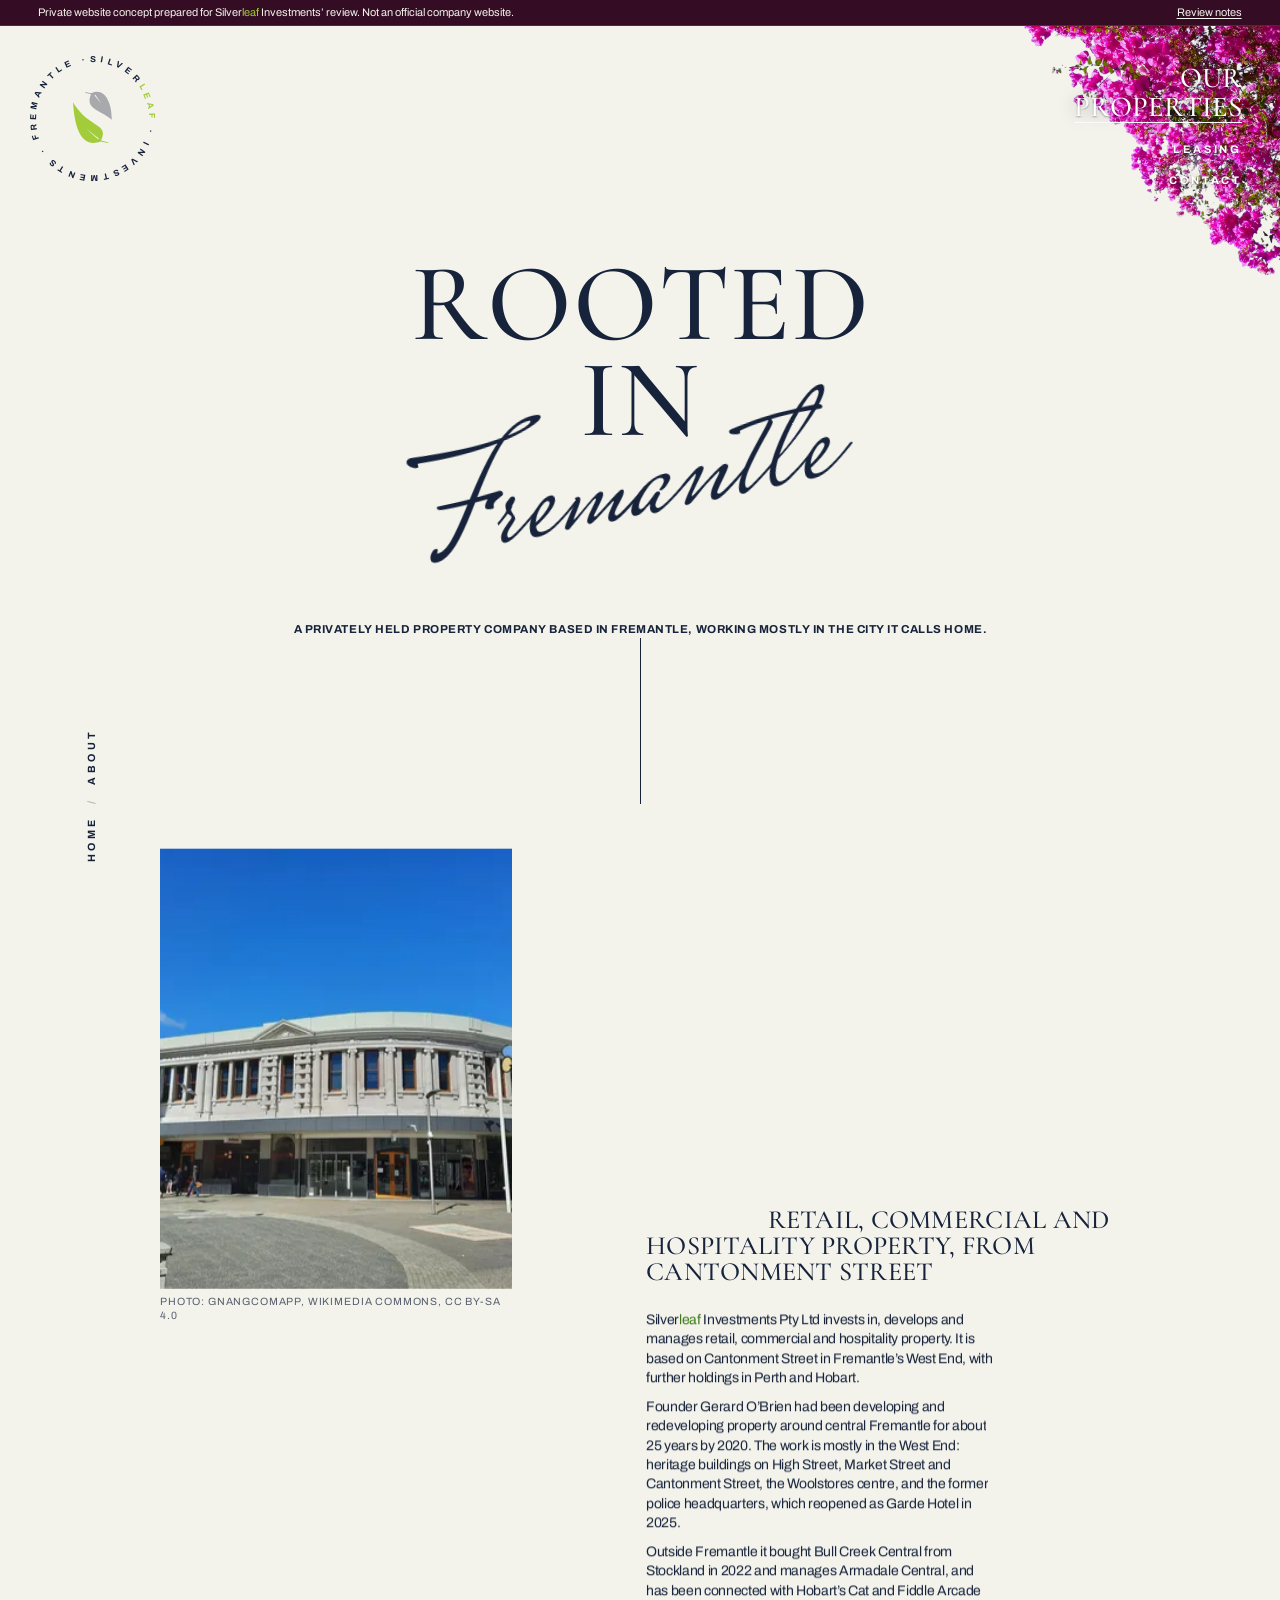
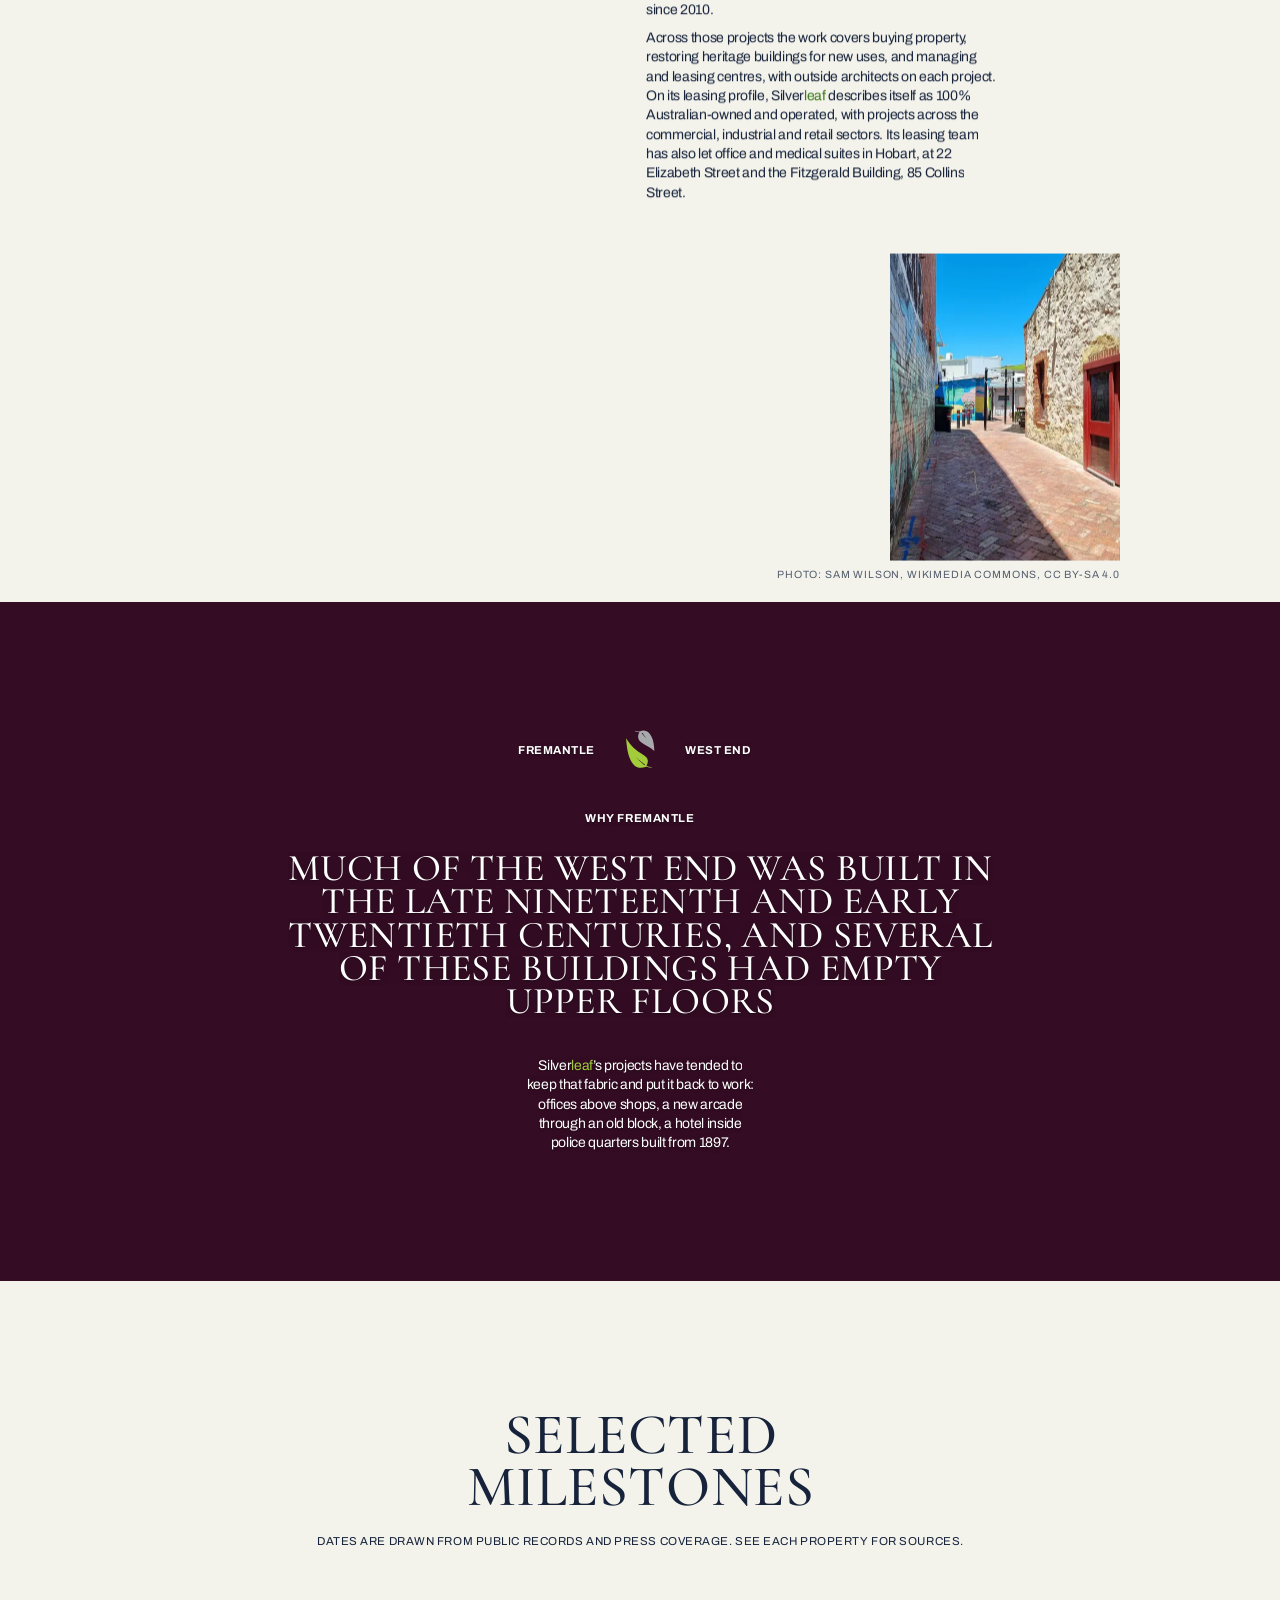
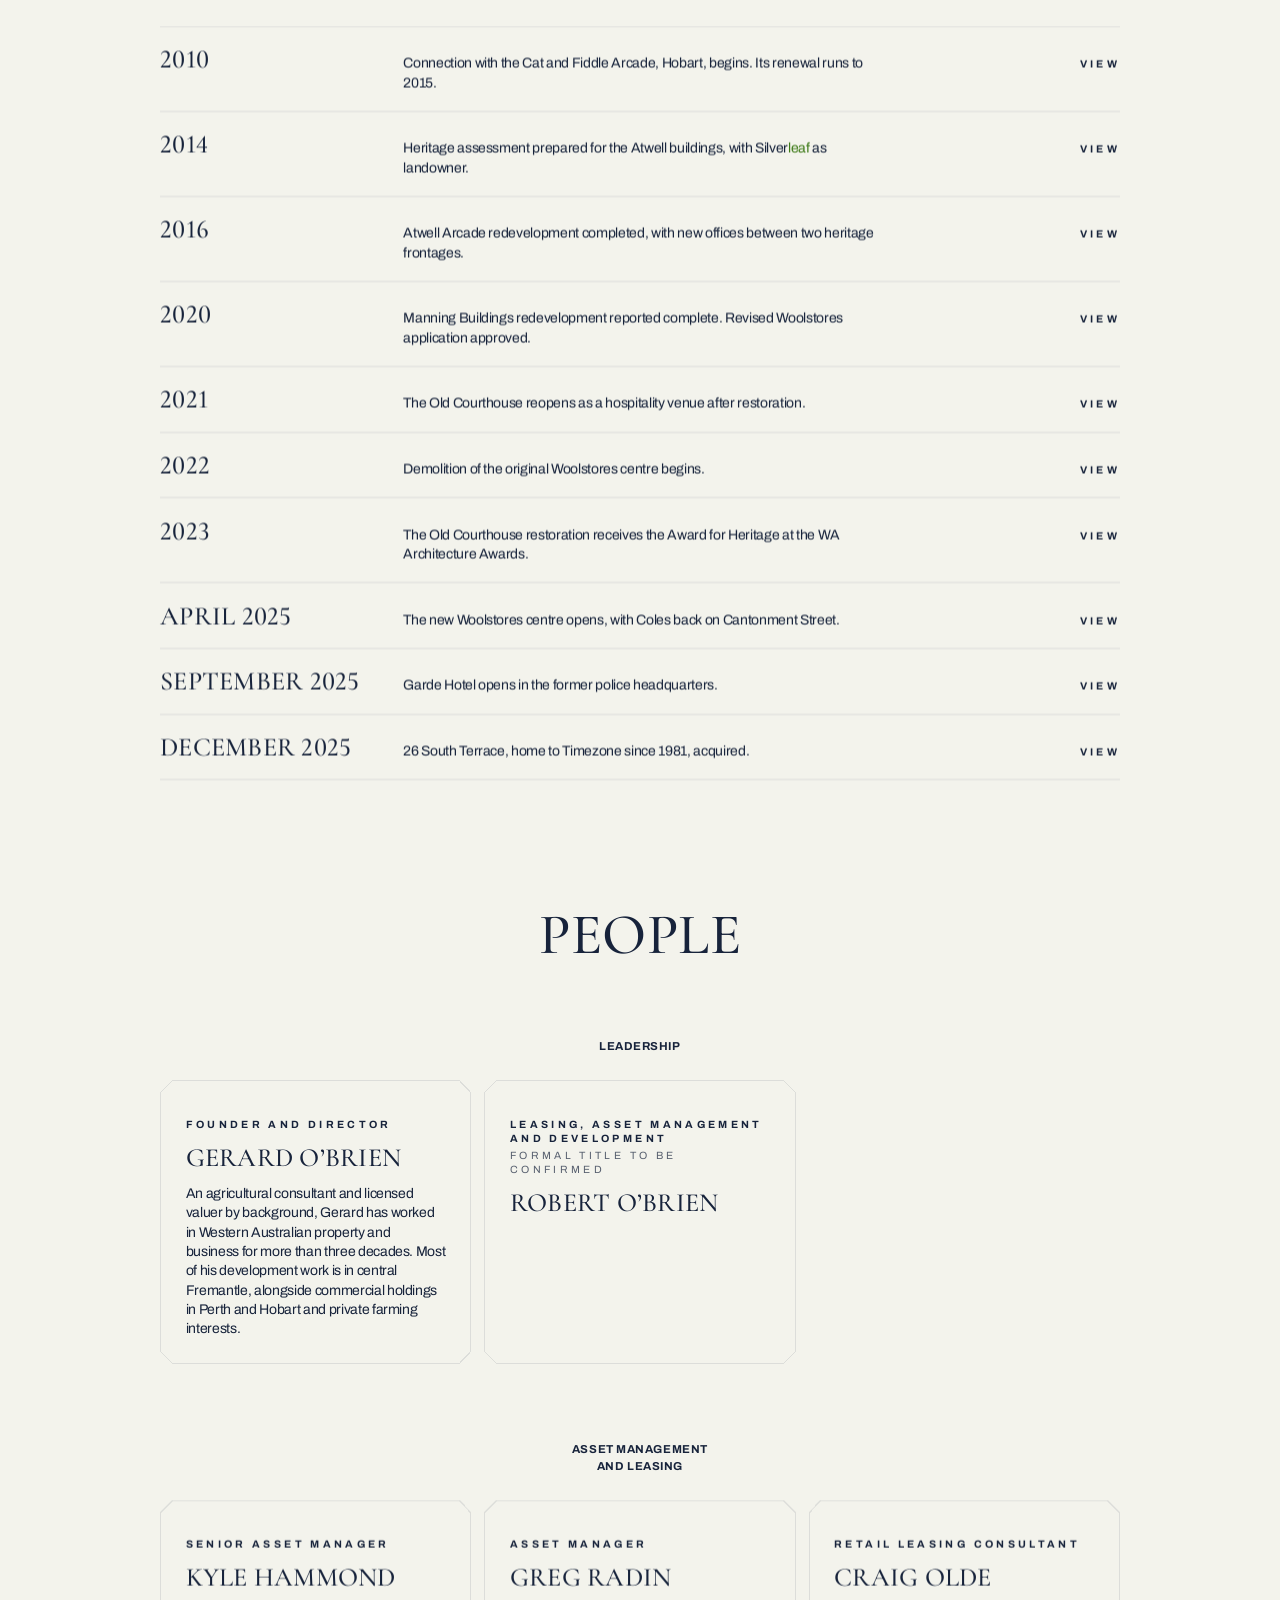
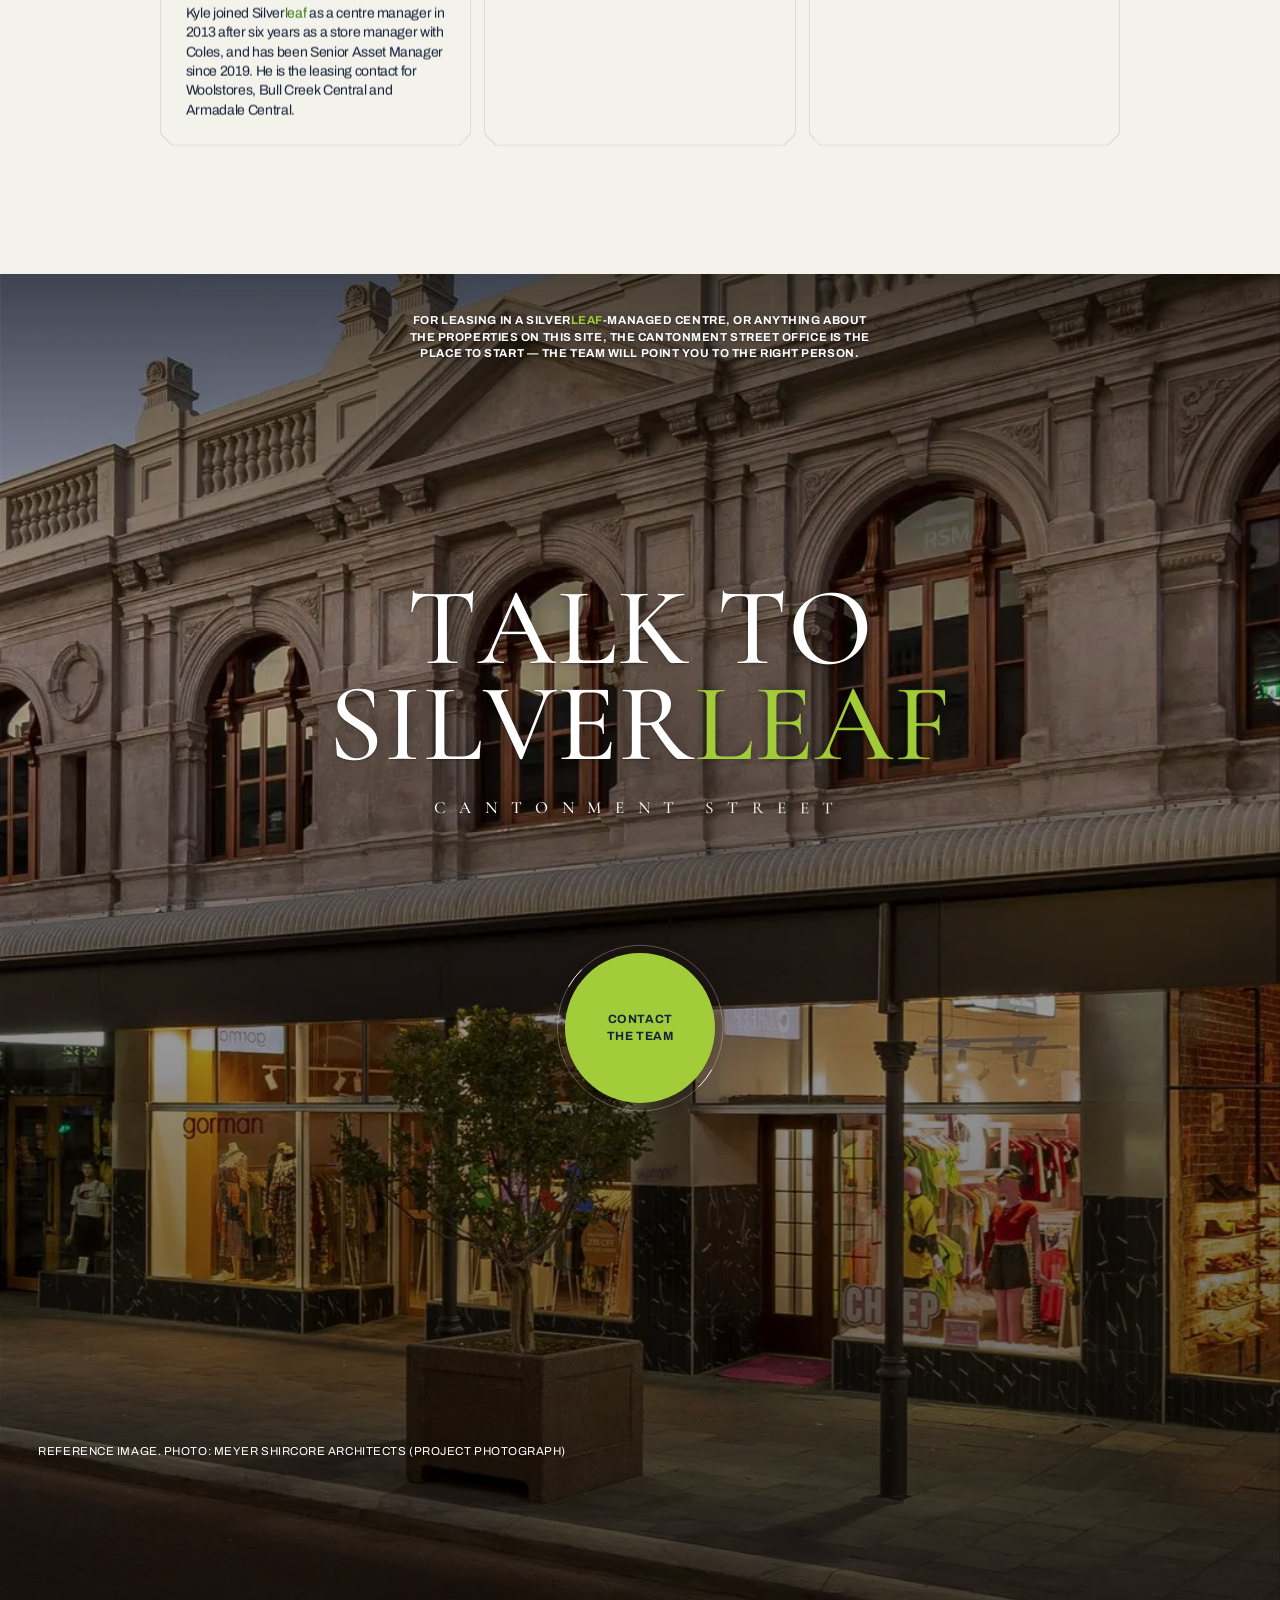
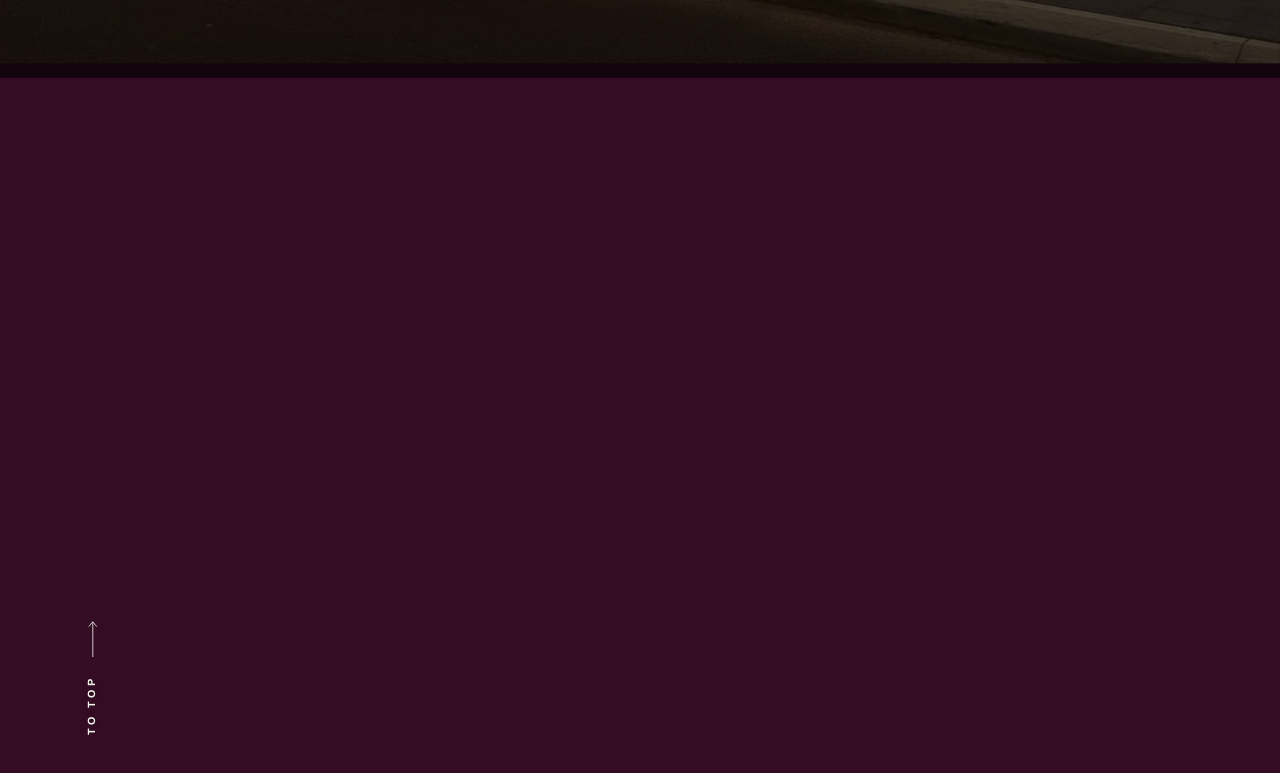
==== commit 05040d51: "Audit fixes: phone headings and captions, route hint, keyboard focus, form focus rings, readable sma" ====
--- a/about/index.html
+++ b/about/index.html
@@ -11,7 +11,7 @@
           if (!r.classList.contains('motion-ready')) r.classList.remove('motion');
         }, 4000);
       })();
-    </script><link rel="stylesheet" href="../assets/EraLayout.Bk7Isl2H.css"><style>.fl-page{top:calc(var(--s96) * -1);right:calc(var(--s96) * -1);transform:scaleX(-1)}.page-themes{flex-direction:row;inset:0}.page-themes__l,.page-themes__r{flex-direction:column;flex:1;display:flex}.page-themes__top{height:15rem}@media (width<=991px){.fl-page{--fm:1;top:calc(var(--s24) * -1);right:calc(var(--s32) * -1)}.page-themes__top{height:40rem}}
+    </script><link rel="stylesheet" href="../assets/EraLayout.GsFCeU0r.css"><style>.fl-page{top:calc(var(--s96) * -1);right:calc(var(--s96) * -1);transform:scaleX(-1)}.page-themes{flex-direction:row;inset:0}.page-themes__l,.page-themes__r{flex-direction:column;flex:1;display:flex}.page-themes__top{height:15rem}@media (width<=991px){.fl-page{--fm:1;top:calc(var(--s24) * -1);right:calc(var(--s32) * -1)}.page-themes__top{height:40rem}}
 .decor i{display:block;position:absolute}.decor .dt,.decor .db{left:var(--dc);right:var(--dc);background:currentColor;height:1px}.decor .dt{top:0}.decor .db{bottom:0}.decor .dl,.decor .dr{top:var(--dc);bottom:var(--dc);background:currentColor;width:1px}.decor .dl{left:0}.decor .dr{right:0}.decor .dc{width:var(--dc);height:var(--dc)}.decor .tl{background:linear-gradient(to bottom right,#0000 calc(50% - .6px),currentColor calc(50% - .6px) calc(50% + .6px),#0000 calc(50% + .6px));top:0;left:0}.decor .br{background:linear-gradient(to bottom right,#0000 calc(50% - .6px),currentColor calc(50% - .6px) calc(50% + .6px),#0000 calc(50% + .6px));bottom:0;right:0}.decor .tr{background:linear-gradient(to bottom left,#0000 calc(50% - .6px),currentColor calc(50% - .6px) calc(50% + .6px),#0000 calc(50% + .6px));top:0;right:0}.decor .bl{background:linear-gradient(to bottom left,#0000 calc(50% - .6px),currentColor calc(50% - .6px) calc(50% + .6px),#0000 calc(50% + .6px));bottom:0;left:0}
 .about-sec{position:relative}.about-title{flex-direction:column;grid-area:1/4/2/8;align-items:center;display:flex}.about-title__a{margin-top:calc(72 * var(--u) * -1);margin-left:calc(40 * var(--u) * -1);transform:rotate(-12deg)}.about-cols{column-gap:var(--gap);grid-template-columns:repeat(10,1fr);align-items:start;display:grid}.about-l{grid-area:1/2/2/5}.about-l__img{aspect-ratio:4/5}.about-r{padding-top:var(--s272);grid-area:1/6/2/10}.about-prose{gap:var(--s12);max-width:calc(var(--cell-h) * 3 + var(--gap) * 2);flex-direction:column;display:flex}.about-r__img{width:calc(var(--cell-h) * 2 + var(--gap));aspect-ratio:3/4;margin-left:auto}.about-credit{margin-top:var(--s8);letter-spacing:.08em;opacity:.7}.about-r .about-credit{text-align:right}.about-why__lead,.about-ms__head,.about-people__head{grid-area:1/3/2/9}.ms-list{border-top:1px solid var(--line);grid-area:1/2/2/10}.ms-row{border-bottom:1px solid var(--line)}.ms-row__a{column-gap:var(--gap);padding:var(--s24) 0;color:var(--fg);grid-template-columns:repeat(8,1fr);align-items:baseline;display:grid}.ms-row__date{grid-column:1/3}.ms-row__text{grid-column:3/7}.ms-row__go{grid-column:8/9;justify-self:end;position:relative;overflow:clip}.people-list{gap:var(--gap);grid-area:1/2/2/10;grid-template-columns:repeat(3,1fr);display:grid}.person{padding:var(--s48) var(--s32) var(--s32);position:relative}.person__note{margin-top:var(--s4);opacity:.7}@media (width<=991px){.about-title,.about-why__lead,.about-ms__head,.about-people__head{grid-area:1/1/2/5}.about-cols{row-gap:var(--s64);grid-template-columns:1fr}.about-l,.about-r{grid-area:auto;padding-top:0}.about-why__desc,.ms-list,.people-list{grid-area:1/1/2/5}.ms-row__a{row-gap:var(--s8);grid-template-columns:1fr auto}.ms-row__date{grid-column:1/2}.ms-row__text{grid-area:2/1/auto/3}.ms-row__go{grid-area:1/2/auto/3}.people-list{grid-template-columns:1fr}}
 .logo-lockup{width:100%;height:auto;display:block;overflow:visible}.cta-w{position:relative}.cta-s{z-index:1;aspect-ratio:144/168;pointer-events:none;position:relative}.cta-desc{pointer-events:auto;grid-area:1/4/2/8}.cta-sec .lf{text-shadow:0 0 10px #0000008c}.cta-sec .grad.top{background-image:linear-gradient(#0000009e,#00000040 60%,#0000)}.cta-title{pointer-events:auto;grid-area:1/3/2/9}.cta-btn{flex-direction:column;align-items:center;display:flex}.img-p{object-fit:cover;flex:none;width:100%;height:140%}.cta-credit{z-index:2;left:var(--off);bottom:calc(var(--off) + var(--cell-v) * 2 + var(--gap) + var(--s16));position:absolute}.ftr-w{margin-top:calc((var(--off) + var(--cell-v) * 2 + var(--gap)) * -1);position:relative}.ftr-top{z-index:1200;left:0;top:calc(100% - var(--off));height:var(--cell-h);transform-origin:0 0;align-items:center;gap:var(--s24);color:var(--fg);position:absolute;transform:rotate(-90deg)}.ftr-top .sdown__arrow{transform:none}.ftr-s{z-index:1;height:var(--vh);flex-direction:column;justify-content:space-between;display:flex;position:relative}.ftr-s__t{flex:1}.ftr-s__b{flex-direction:column;flex:1;justify-content:flex-end;display:flex}.ftr-contact{flex-direction:column;grid-area:1/3/2/9;align-items:center;display:flex}.ftr-logo{width:calc(150 * var(--u));color:var(--fg)}.ftr-phone{color:var(--fg);white-space:nowrap}.ftr-address{padding:0 var(--s48);text-align:center;flex-direction:column;grid-area:2/5/3/7;align-items:center;display:flex}.ftr-info{flex-direction:column;grid-area:1/3/2/6;justify-content:flex-end;display:flex}.ftr-credits{flex-direction:column;grid-area:1/6/2/9;justify-content:flex-end;align-items:flex-end;display:flex}.ftr-bg{z-index:-1;bottom:100%;left:calc(var(--off) * -1);right:calc(var(--off) * -1);height:calc(var(--vh) * 2);background:var(--bg);position:absolute}@media (width<=991px){.cta-s{aspect-ratio:2/6}.cta-desc,.cta-title,.ftr-contact{grid-area:1/1/2/5}.ftr-address{margin:0 calc(var(--gap) * -1);grid-area:2/2/3/4;padding:0}.ftr-info{grid-area:1/1/2/3}.ftr-credits{grid-area:1/3/2/5}}
@@ -53,4 +53,4 @@
           }
         });
       })();
-    </script><script type="module" src="../assets/EraLayout.astro_astro_type_script_index_0_lang.CzFh8-jA.js"></script></body></html>+    </script><script type="module" src="../assets/EraLayout.astro_astro_type_script_index_0_lang.Cl4xVh5S.js"></script></body></html>
--- a/assets/EraLayout.GsFCeU0r.css
+++ b/assets/EraLayout.GsFCeU0r.css
@@ -0,0 +1 @@
+@font-face{font-family:Archivo Variable;font-style:normal;font-display:swap;font-weight:100 900;font-stretch:62% 125%;src:url(./archivo-vietnamese-wdth-normal.rJmnGBSt.woff2)format("woff2-variations");unicode-range:U+102-103,U+110-111,U+128-129,U+168-169,U+1A0-1A1,U+1AF-1B0,U+300-301,U+303-304,U+308-309,U+323,U+329,U+1EA0-1EF9,U+20AB}@font-face{font-family:Archivo Variable;font-style:normal;font-display:swap;font-weight:100 900;font-stretch:62% 125%;src:url(./archivo-latin-ext-wdth-normal.7khWdh9v.woff2)format("woff2-variations");unicode-range:U+100-2BA,U+2BD-2C5,U+2C7-2CC,U+2CE-2D7,U+2DD-2FF,U+304,U+308,U+329,U+1D00-1DBF,U+1E00-1E9F,U+1EF2-1EFF,U+2020,U+20A0-20AB,U+20AD-20C0,U+2113,U+2C60-2C7F,U+A720-A7FF}@font-face{font-family:Archivo Variable;font-style:normal;font-display:swap;font-weight:100 900;font-stretch:62% 125%;src:url(./archivo-latin-wdth-normal.DY7AcnAa.woff2)format("woff2-variations");unicode-range:U+??,U+131,U+152-153,U+2BB-2BC,U+2C6,U+2DA,U+2DC,U+304,U+308,U+329,U+2000-206F,U+20AC,U+2122,U+2191,U+2193,U+2212,U+2215,U+FEFF,U+FFFD}@font-face{font-family:Mrs Saint Delafield;font-style:normal;font-display:swap;font-weight:400;src:url(./mrs-saint-delafield-latin-400-normal.DistX2Vi.woff2)format("woff2"),url(./mrs-saint-delafield-latin-400-normal.eJo8ETdN.woff)format("woff")}@font-face{font-family:Cormorant Garamond Variable;font-style:normal;font-display:swap;font-weight:300 700;src:url(./cormorant-garamond-cyrillic-ext-wght-normal.Bg62sWL9.woff2)format("woff2-variations");unicode-range:U+460-52F,U+1C80-1C8A,U+20B4,U+2DE0-2DFF,U+A640-A69F,U+FE2E-FE2F}@font-face{font-family:Cormorant Garamond Variable;font-style:normal;font-display:swap;font-weight:300 700;src:url(./cormorant-garamond-cyrillic-wght-normal.BWCqVJN0.woff2)format("woff2-variations");unicode-range:U+301,U+400-45F,U+490-491,U+4B0-4B1,U+2116}@font-face{font-family:Cormorant Garamond Variable;font-style:normal;font-display:swap;font-weight:300 700;src:url(./cormorant-garamond-vietnamese-wght-normal.CDLFB6hb.woff2)format("woff2-variations");unicode-range:U+102-103,U+110-111,U+128-129,U+168-169,U+1A0-1A1,U+1AF-1B0,U+300-301,U+303-304,U+308-309,U+323,U+329,U+1EA0-1EF9,U+20AB}@font-face{font-family:Cormorant Garamond Variable;font-style:normal;font-display:swap;font-weight:300 700;src:url(./cormorant-garamond-latin-ext-wght-normal.ltf1AbuM.woff2)format("woff2-variations");unicode-range:U+100-2BA,U+2BD-2C5,U+2C7-2CC,U+2CE-2D7,U+2DD-2FF,U+304,U+308,U+329,U+1D00-1DBF,U+1E00-1E9F,U+1EF2-1EFF,U+2020,U+20A0-20AB,U+20AD-20C0,U+2113,U+2C60-2C7F,U+A720-A7FF}@font-face{font-family:Cormorant Garamond Variable;font-style:normal;font-display:swap;font-weight:300 700;src:url(./cormorant-garamond-latin-wght-normal.CUoBjw-S.woff2)format("woff2-variations");unicode-range:U+??,U+131,U+152-153,U+2BB-2BC,U+2C6,U+2DA,U+2DC,U+304,U+308,U+329,U+2000-206F,U+20AC,U+2122,U+2191,U+2193,U+2212,U+2215,U+FEFF,U+FFFD}:root{--sr:16;--u:calc(1rem / var(--sr));--vh:100vh;--off:calc(48 * var(--u));--gap:calc(16 * var(--u));--cell-h:calc(136 * var(--u));--cell-v:calc(96 * var(--u));--plum:#340c24;--navy:#17233b;--cream:#f3f3ec;--sky:#b5cedb;--white:#fff;--leaf:#a2cc3a;--logo-grey:#a7a9ac;--lf:#3d7a17;--fg:var(--navy);--bg:var(--cream);--inv:var(--cream);--line:#17233b1a;--f-display:"Cormorant Garamond Variable", Garamond, "Times New Roman", serif;--dw:500;--f-accent:"Mrs Saint Delafield", "Snell Roundhand", cursive;--f-body:"Archivo Variable", Arial, sans-serif;--h1:calc(192 * var(--u) * .72);--h2:calc(136 * var(--u) * .72);--h3:calc(96 * var(--u) * .75);--h4:calc(63 * var(--u) * .75);--h5:calc(40 * var(--u) * .82);--h6:calc(28 * var(--u) * .88);--p1:calc(13 * var(--u));--l1:calc(11 * var(--u));--l2:calc(9 * var(--u));--c1:calc(25 * var(--u) * .85);--a1:calc(192 * var(--u));--a2:calc(120 * var(--u));--h1-lh:87.5%;--h2-lh:88.235%;--h3-lh:91.667%;--h4-lh:88.889%;--c1-lh:112%;--s4:calc(4 * var(--u));--s8:calc(8 * var(--u));--s12:calc(12 * var(--u));--s16:calc(16 * var(--u));--s24:calc(24 * var(--u));--s32:calc(32 * var(--u));--s48:calc(48 * var(--u));--s64:calc(64 * var(--u));--s96:calc(96 * var(--u));--s160:calc(160 * var(--u));--s272:calc(272 * var(--u));--dur-s:.4s;--dur-m:.8s;--dur-l:1.2s;--e-inout:cubic-bezier(.75, 0, .25, 1);--e-out:cubic-bezier(.25, 1, .5, 1);--e-in:cubic-bezier(.5, 0, .75, 0);--e:cubic-bezier(.25, .1, .25, 1)}@media (width<=991px){:root{--sr:4.16;--vh:var(--svh,100svh);--off:calc(24 * var(--u));--cell-h:calc(80 * var(--u));--cell-v:calc(80 * var(--u));--h1:calc(96 * var(--u) * .72);--h2:calc(73 * var(--u) * .72);--h3:calc(56 * var(--u) * .75);--h4:calc(40 * var(--u) * .75);--h5:calc(28 * var(--u) * .82);--c1:calc(19 * var(--u) * .85);--a1:calc(96 * var(--u));--a2:calc(72 * var(--u));--h1-lh:91.667%;--h2-lh:87.671%;--h3-lh:92.857%;--h4-lh:100%;--c1-lh:126.316%;--s24:calc(16 * var(--u));--s32:calc(24 * var(--u));--s48:calc(32 * var(--u));--s64:calc(48 * var(--u));--s96:calc(64 * var(--u));--s160:calc(96 * var(--u));--s272:calc(120 * var(--u))}}.lf{color:var(--lf)}.lf-svg{fill:var(--lf)}.on-color{--lf:var(--leaf);--fg:var(--white);--bg:var(--plum);--inv:var(--navy);--line:#fff3}.on-light{--lf:#3d7a17;--fg:var(--navy);--bg:var(--cream);--inv:var(--cream);--line:#17233b1a}.on-dark{--lf:var(--leaf);--fg:var(--cream);--bg:var(--plum);--inv:var(--navy);--line:#f3f3ec1a}.on-brand{--lf:#275610;--fg:var(--navy);--bg:var(--sky);--inv:var(--cream);--line:#17233b1a}html{background-color:var(--cream);-webkit-font-smoothing:antialiased;font-size:1vw}html.lenis,html.lenis body{height:auto}.lenis.lenis-smooth{scroll-behavior:auto!important}.lenis.lenis-stopped{overflow:clip}*,:before,:after{box-sizing:border-box}body{font-family:var(--f-body);color:var(--fg);background:var(--cream);margin:0;font-size:1vw;font-stretch:100%;line-height:1;overflow-x:clip}h1,h2,h3,h4,h5,h6,p{margin:0;font-weight:400}a{color:inherit;text-decoration:none}img,video{max-width:none;display:block}ul,ol{margin:0;padding:0;list-style:none}button{font:inherit;color:inherit;cursor:pointer;background:0 0;border:0;padding:0}::selection{color:var(--bg);background:var(--fg)}:focus-visible{outline-offset:4px;outline:1px solid}.vh{clip:rect(0 0 0 0);white-space:nowrap;width:1px;height:1px;overflow:hidden;position:absolute!important}.h1,.h2,.h3,.h4,.h5,.h6,.c1{font-family:var(--f-display);font-weight:var(--dw);text-transform:uppercase;color:var(--fg);font-variant-numeric:lining-nums proportional-nums;font-stretch:100%}.h1{font-size:var(--h1);line-height:var(--h1-lh);letter-spacing:.01em}.h2{font-size:var(--h2);line-height:var(--h2-lh);letter-spacing:.01em}.h3{font-size:var(--h3);line-height:var(--h3-lh);letter-spacing:.01em}.h4{font-size:var(--h4);line-height:var(--h4-lh);letter-spacing:.01em}.h5{font-size:var(--h5);letter-spacing:.01em;line-height:100%}.h6{font-size:var(--h6);line-height:100%}.c1{font-size:var(--c1);line-height:var(--c1-lh);letter-spacing:.8em}.p1{font-family:var(--f-body);font-size:var(--p1);letter-spacing:-.024em;color:var(--fg);line-height:138.462%}.l1,.l2{font-family:var(--f-body);text-transform:uppercase;color:var(--fg);font-weight:700}.l1{font-size:var(--l1);letter-spacing:.048em;line-height:145.455%}.l2{font-size:var(--l2);letter-spacing:.32em;line-height:133.333%}.on-color :is(.h1,.h2,.h3,.h4,.h5,.h6,.c1,.a1,.a2,.p1,.l1,.l2),.on-dark :is(.h1,.h2,.h3,.h4,.h5,.h6,.c1,.a1,.a2,.p1,.l1,.l2){text-shadow:0 1px 2px #00000059,0 0 18px #0006}.p1{font-size:max(14px, var(--p1))}.l1{font-size:max(11.5px, var(--l1))}.l2{font-size:max(10.5px, var(--l2))}@media (width<=991px){.h1{font-size:min(var(--h1), 11.5vw)}.h2{font-size:min(var(--h2), 10vw)}.h1,.h2,.h3{overflow-wrap:normal;hyphens:manual}}.reg{font-weight:400}.a1,.a2{font-family:var(--f-accent);text-transform:none;color:var(--fg);margin-top:.175em;margin-bottom:-.175em;font-weight:400;line-height:100%}.a1{font-size:var(--a1)}.a2{font-size:var(--a2)}.ac{text-align:center}.al{text-align:left;flex:1}.ar{text-align:right;flex:1}.section{background-color:var(--bg)}.section.arch{z-index:1;border-top-left-radius:50rem;border-top-right-radius:50rem;position:relative}.themes{pointer-events:none;flex-direction:column;display:flex;position:absolute}.themes__fill{flex:1}.clip{overflow:clip}.ctn{padding-left:var(--off);padding-right:var(--off)}.grid{column-gap:var(--gap);grid-template-columns:repeat(10,1fr);display:grid}.grid.c4{grid-template-columns:repeat(4,1fr)}.grid.c5{grid-template-columns:repeat(5,1fr)}.grid.c6{grid-template-columns:repeat(6,1fr)}.grid.c8{grid-template-columns:repeat(8,1fr)}.grid.c13{grid-template-columns:repeat(13,1fr)}.u4{height:var(--s4)}.u8{height:var(--s8);flex:none}.u12{height:var(--s12)}.u16{height:var(--s16);flex:none}.u24{height:var(--s24)}.u32{height:var(--s32)}.u48{height:var(--s48);flex:none}.u64{height:var(--s64)}.u96{height:var(--s96)}.u160{height:var(--s160);flex:none}.u272{height:var(--s272)}.desk{display:block}.mob{display:none}@media (width<=991px){.grid,.grid.c5,.grid.c6,.grid.c8,.grid.c13{grid-template-columns:repeat(4,1fr)}.desk{display:none!important}.mob{display:block}}.img-w{flex-direction:column;justify-content:center;width:100%;height:100%;display:flex;overflow:clip}.img-w>picture,.img-w picture{flex:none;width:100%;height:100%;display:block}.img{object-fit:cover;flex:none;width:100%;height:100%}.grad{z-index:1;pointer-events:none;background-image:linear-gradient(#0000,#0000006b);position:absolute;inset:0}.grad.top{background-image:linear-gradient(#0000006b,#0000)}.grad.bot{inset:auto 0 0}.grad.x4{height:calc(var(--cell-v) * 4 + var(--gap) * 3)}.grad.x6{height:calc(var(--cell-v) * 6 + var(--gap) * 5)}.grad.xvh{height:var(--vh)}.w-bg{z-index:0;top:0;bottom:0;left:calc(var(--off) * -1);right:calc(var(--off) * -1);position:absolute}.sl,.sw,.sc{display:inline-block}.sl-mask{vertical-align:top;line-height:inherit;display:inline-block;overflow:clip}.a1 .sc,.a2 .sc{padding:var(--s32) var(--s160);margin:calc(var(--s32) * -1) calc(var(--s160) * -1)}[data-r]{will-change:transform}html.motion [data-r],html.motion [data-part],html.motion [data-text]{visibility:hidden}html.motion.motion-ready [data-part],html.motion.motion-ready [data-text]{visibility:visible}.logo-mark{width:100%;height:100%;color:var(--fg)}.symbol{z-index:1;aspect-ratio:1;width:var(--s48);display:block;position:relative}.s-logo{z-index:1;justify-content:center;align-items:center;gap:var(--s32);display:flex;position:relative}.s-logo__l,.s-logo__r{flex:1;align-items:center;display:flex}.s-logo__l{justify-content:flex-end}.s-title{z-index:1;padding:0 var(--s48);grid-area:1/5/2/7;position:relative}.lead{grid-area:1/3/2/9}.desc{grid-area:1/5/2/7}.divider{height:calc(var(--cell-v) * 2 + var(--gap));justify-content:center;display:flex}.line-v{background-color:var(--fg);width:.75px;height:100%}.red-line{float:left;width:calc(var(--cell-h) + var(--gap));height:var(--s16)}@media (width<=991px){.s-title{margin:0 calc(var(--gap) * -1);grid-area:1/2/2/4;padding:0}.lead,.desc{grid-area:1/1/2/5}}.decor{color:var(--line);pointer-events:none;position:absolute;inset:0}.decor svg{width:100%;height:100%;position:absolute;inset:0;overflow:visible}.btn-circle{aspect-ratio:1;height:calc(var(--cell-v) * 2 + var(--gap));padding:var(--s48);pointer-events:auto;flex-direction:column;justify-content:center;align-items:center;display:flex;position:relative}.btn-circle__bg{z-index:0;color:var(--fg);position:absolute;inset:0}.btn-circle__bg svg{width:100%;height:100%;overflow:visible}.btn-circle__label{z-index:1;text-align:center;width:100%;position:relative}.btn-circle__link{z-index:3;border-radius:50%;position:absolute;inset:0}.btn-circle:before{content:"";z-index:0;background:var(--leaf);box-shadow:0 calc(10 * var(--u)) calc(32 * var(--u)) #00000038;transition:transform var(--dur-m) var(--e-out), background-color var(--dur-m) var(--e-out);border-radius:50%;position:absolute;inset:5%}.btn-circle:hover:before{background:#93d64a;transform:scale(1.04)}.btn-circle .btn-circle__label,.btn-circle .btn-circle__label .l1,.btn-circle__label.l1{color:var(--navy);text-shadow:none;font-size:max(12px, calc(13 * var(--u)))}.btn-circle__bg .track{stroke:currentColor;opacity:.35}.btn-circle.sm{height:calc(140 / 187 * (var(--cell-v) * 2 + var(--gap)));padding:var(--s32)}.roll{display:block;position:relative;overflow:clip}.roll__t{transition:transform var(--dur-m) var(--e-out), opacity var(--dur-m) var(--e-out);display:block}.roll__t+.roll__t{opacity:0;width:100%;position:absolute;inset:0 auto auto 0;transform:translateY(100%)}@media (width>=992px){.roll-trigger:hover .roll__t:first-child,a.roll:hover .roll__t:first-child{opacity:0;transform:translateY(-100%)}.roll-trigger:hover .roll__t+.roll__t,a.roll:hover .roll__t+.roll__t{opacity:1;transform:translateY(0)}}.u-link{display:inline-block;position:relative}.u-link__line{background:var(--fg);transform-origin:100%;width:100%;height:.6px;transition:transform var(--dur-m) var(--e-out);border-radius:2px;display:block}@media (width>=992px){.u-link:hover .u-link__line{transform:scaleX(0)}}.pag{justify-content:center;align-items:center;gap:var(--s32);height:var(--s48);pointer-events:auto;display:flex}.pag__prev,.pag__next{align-items:center;gap:var(--s16);height:var(--s48);display:flex}.pag__prev{padding-left:var(--s8)}.pag__next{padding-right:var(--s8)}.pag__num{width:var(--s24);margin-top:calc(2 * var(--u));justify-content:center;display:flex}.pag__ico{width:var(--s16);height:var(--s16);transition:transform var(--dur-m) var(--e-out)}.pag__prev .pag__ico{transform:translateX(var(--s4))}.pag__next .pag__ico{transform:translateX(calc(var(--s4) * -1))}.pag__prev:hover .pag__ico,.pag__next:hover .pag__ico{transform:translate(0)}.pag__ico svg{width:100%;height:100%;color:var(--fg)}.pag__bar{width:var(--s160);background:var(--line);height:1px}.pag__fill{background:var(--fg);width:0%;height:100%}@media (width<=991px){.pag__bar{width:var(--s272)}}.slides{height:100%;position:relative}.slide{height:100%;display:none;position:absolute;inset:0}.slide:first-child{display:block;position:relative}.flower{z-index:1;pointer-events:none;width:calc(800 * var(--u));height:calc(800 * var(--u));position:absolute}.flower img{object-fit:contain;width:100%;height:100%;transform-origin:var(--fo,0% 0%);--k:calc(var(--fsc,.62) * var(--fm,1));transform:scale(var(--k));animation:7s ease-in-out infinite alternate sway}@keyframes sway{0%{transform:rotate(-1.4deg) scale(var(--k))}to{transform:rotate(1.6deg) scale(calc(var(--k) * 1.02))}}@media (width<=991px){.flower{width:calc(400 * var(--u));height:calc(400 * var(--u));--fm:.72}}@media (prefers-reduced-motion:reduce){.flower img{animation:none}}.desk-f{display:flex}.mob-f{display:none!important}@media (width<=991px){.desk-f{display:none!important}.mob-f{display:flex!important}}[data-theme] .l1,[data-theme] .l2,[data-theme] .h6,[data-theme] .logo-mark,[data-theme] .hdr-logo__ring,[data-theme] .sdown__arrow,[data-theme] .sbar__track,[data-theme] .sbar__fill,[data-theme] .u-link__line{transition:color var(--dur-s) var(--e-out), background-color var(--dur-s) var(--e-out)}.hdr-logo{z-index:1200;left:var(--off);top:calc(var(--off) + var(--notice-h,0px));width:var(--cell-h);aspect-ratio:1;justify-content:center;align-items:center;display:flex;position:fixed}.hdr-logo__sym{width:calc(66 * var(--u))}.hdr-logo__ring{inset:calc(var(--cell-h) * -.165);color:var(--fg);position:absolute}.hdr-logo__ring svg{width:100%;height:100%;overflow:visible}.hdr-logo__ring text{font:700 7.2px var(--f-body);letter-spacing:1.5px;fill:currentColor;font-stretch:100%}.hdr-logo__ring .ring-leaf{fill:var(--leaf)}.hdr-nav{z-index:1200;right:var(--off);top:calc(var(--off) + var(--notice-h,0px));width:var(--cell-h);text-align:right;color:var(--fg);position:fixed}.hdr-nav__list{flex-direction:column;align-items:flex-end}.hdr-nav__main{color:var(--fg);font-size:calc(36 * var(--u));white-space:nowrap}.nav-l2{font-size:max(11px, calc(12 * var(--u)));letter-spacing:.24em}.hdr-nav .roll,.nav-l2{color:var(--fg)}.nav-l2{margin:-8px 0;padding:8px 0;display:block;position:relative}.nav-gap{height:17px;display:block}@media (width>=992px){.nav-l2:hover .roll__t:first-child{opacity:0;transform:translateY(-100%)}.nav-l2:hover .roll__t+.roll__t{opacity:1;transform:translateY(0)}}.hdr-menu-btn{align-items:center;gap:var(--s8);color:var(--fg);margin-left:auto}.hdr-menu-btn__ico{width:calc(22 * var(--u));height:calc(22 * var(--u));position:relative}.hdr-menu-btn__ico i{height:1px;transition:transform var(--dur-m) var(--e-inout);background:currentColor;position:absolute;left:15%;right:15%}.hdr-menu-btn__ico i:first-child{top:38%}.hdr-menu-btn__ico i:last-child{top:62%}.hdr-menu-btn[aria-expanded=true] .hdr-menu-btn__ico i:first-child{transform:translateY(calc(11 * var(--u) * .24)) rotate(45deg)}.hdr-menu-btn[aria-expanded=true] .hdr-menu-btn__ico i:last-child{transform:translateY(calc(11 * var(--u) * -.24)) rotate(-45deg)}@media (width<=991px){.hdr-logo{width:calc(80 * var(--u));top:calc(var(--off) + var(--notice-h,0px))}.hdr-logo__sym{width:calc(44 * var(--u))}.hdr-nav{width:calc(var(--cell-h) * 2 + var(--gap))}}.sbar-w{z-index:1200;left:var(--off);width:var(--cell-h);top:calc(var(--off) + var(--cell-h) + var(--off) + var(--notice-h,0px));bottom:calc(var(--off) + var(--cell-h) + var(--off));pointer-events:none;justify-content:center;align-items:center;position:fixed}.sbar{--p:0%;height:calc(var(--cell-h) * 2 + var(--gap));width:var(--s48);pointer-events:auto;justify-content:center;display:flex;position:relative}.sbar__track,.sbar__fill{width:1px;position:absolute;top:0;bottom:0}.sbar__track{background:var(--line);clip-path:inset(calc(var(--p) + var(--s24)) 0 0 0)}.sbar__fill{background:var(--fg);clip-path:inset(0 0 calc(100% - var(--p) + var(--s24)) 0)}.sbar__thumb{top:var(--p);width:var(--s48);height:var(--s48);cursor:grab;user-select:none;flex-direction:column;justify-content:center;display:flex;position:absolute;transform:translateY(-50%)}.sdown{z-index:1200;left:var(--off);top:calc(100% - var(--off));height:var(--cell-h);transform-origin:0 0;align-items:center;gap:var(--s24);color:var(--fg);pointer-events:none;position:fixed;transform:rotate(-90deg)}.sdown__arrow{width:calc(48 * var(--u));height:var(--s12);color:var(--fg);transform:scaleX(-1)}.sdown__arrow svg{width:100%;height:100%}.crumbs{z-index:1200;left:var(--off);top:calc(var(--vh) - var(--off));width:calc(var(--vh) - var(--off) * 2 - var(--cell-h) - var(--gap) - var(--notice-h,0px));height:var(--cell-h);transform-origin:0 0;align-items:center;gap:var(--s16);color:var(--fg);position:fixed;transform:rotate(-90deg)}.crumbs__sep{opacity:.3}.crumbs__item{white-space:nowrap}.menu{z-index:1100;justify-content:center;gap:var(--s48);padding:calc(var(--off) * 4) var(--off) var(--off);background:var(--plum);color:var(--fg);flex-direction:column;display:flex;position:fixed;inset:0}.menu[hidden]{display:none}.menu__list{align-items:center;gap:var(--s16);flex-direction:column;display:flex}.menu__foot{text-align:center}.tips{z-index:1150;pointer-events:none;position:fixed;inset:0}.tip{visibility:hidden;position:absolute;top:0;left:0}.tip__card{width:calc(var(--cell-h) * 2 + var(--gap) * 2);aspect-ratio:17/21;padding:var(--s24);border-radius:var(--s4);background:var(--cream);--fg:var(--navy);--line:#17233b1a;opacity:0;scale:.75;transform:translateX(var(--tip-x,var(--s32))) translateY(-50%);transition:var(--dur-s) var(--e-in);flex-direction:column;justify-content:space-between;display:flex;position:relative;box-shadow:0 143px 57px #00000003,0 81px 48px #0000000a,0 36px 36px #00000012,0 9px 20px #00000014}.tip.is-left .tip__card{--tip-x:calc(-100% - var(--s16))}.tip.is-active{visibility:visible}.tip.is-active .tip__card{opacity:1;transition:var(--dur-m) var(--e-out);scale:1}.tip__card .decor{inset:var(--s8)}.tip__card>*{z-index:1;position:relative}.notice{z-index:12000;padding:5px max(16px, var(--off));font:400 11px/1.35 var(--f-body);letter-spacing:0;color:#f3f3ec;--lf:#a2cc3a;background:#340c24;border-bottom:1px solid #f3f3ec1f;justify-content:space-between;gap:16px;margin:0;font-stretch:100%;display:flex;position:fixed;top:0;left:0;right:0}.notice a{color:inherit;text-underline-offset:2px;white-space:nowrap;text-decoration:underline}.skip{z-index:13000;color:#17233b;font:700 12px var(--f-body);background:#f3f3ec;padding:10px 14px;position:fixed;top:40px;left:16px;transform:translateY(calc(-100% - 60px))}.skip:focus{transform:none}main:focus{outline:none}@view-transition{navigation:auto}::view-transition-old(root),::view-transition-new(root){animation-duration:.8s;animation-timing-function:cubic-bezier(.75,0,.25,1)}
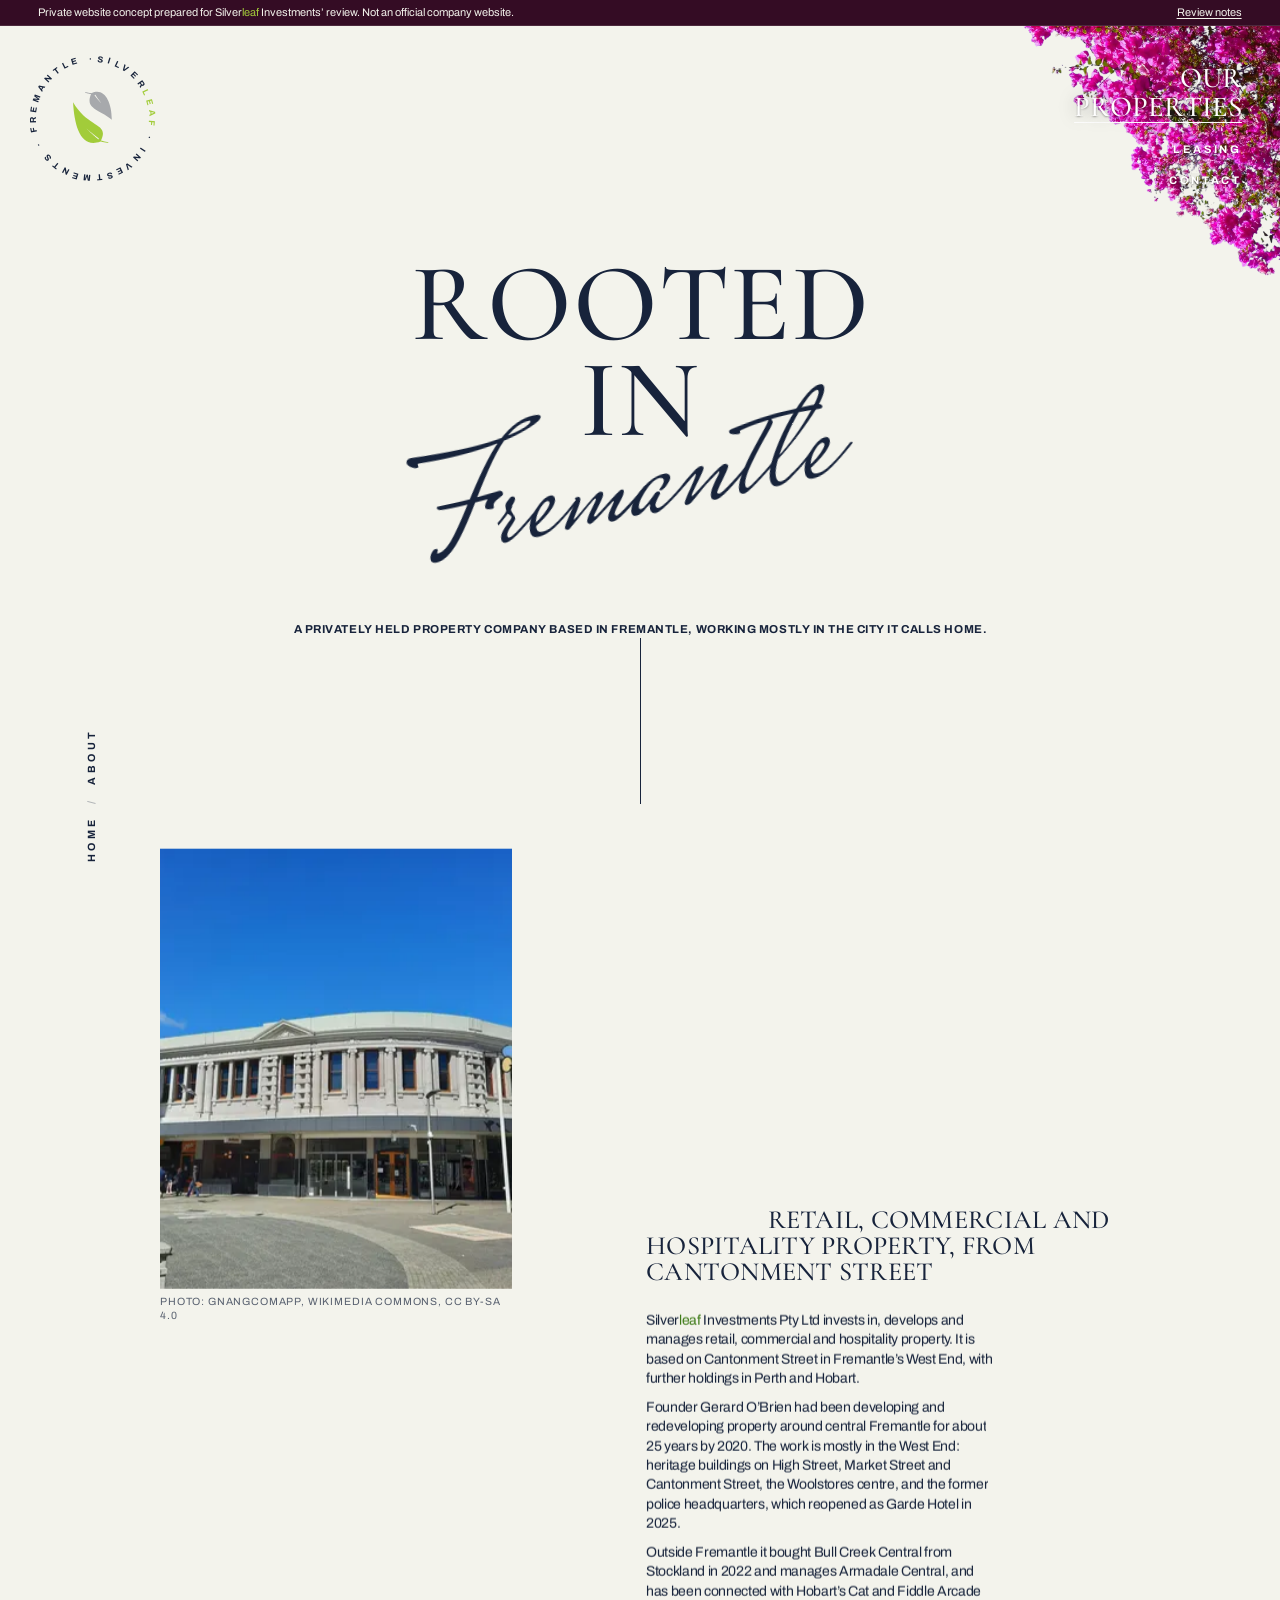
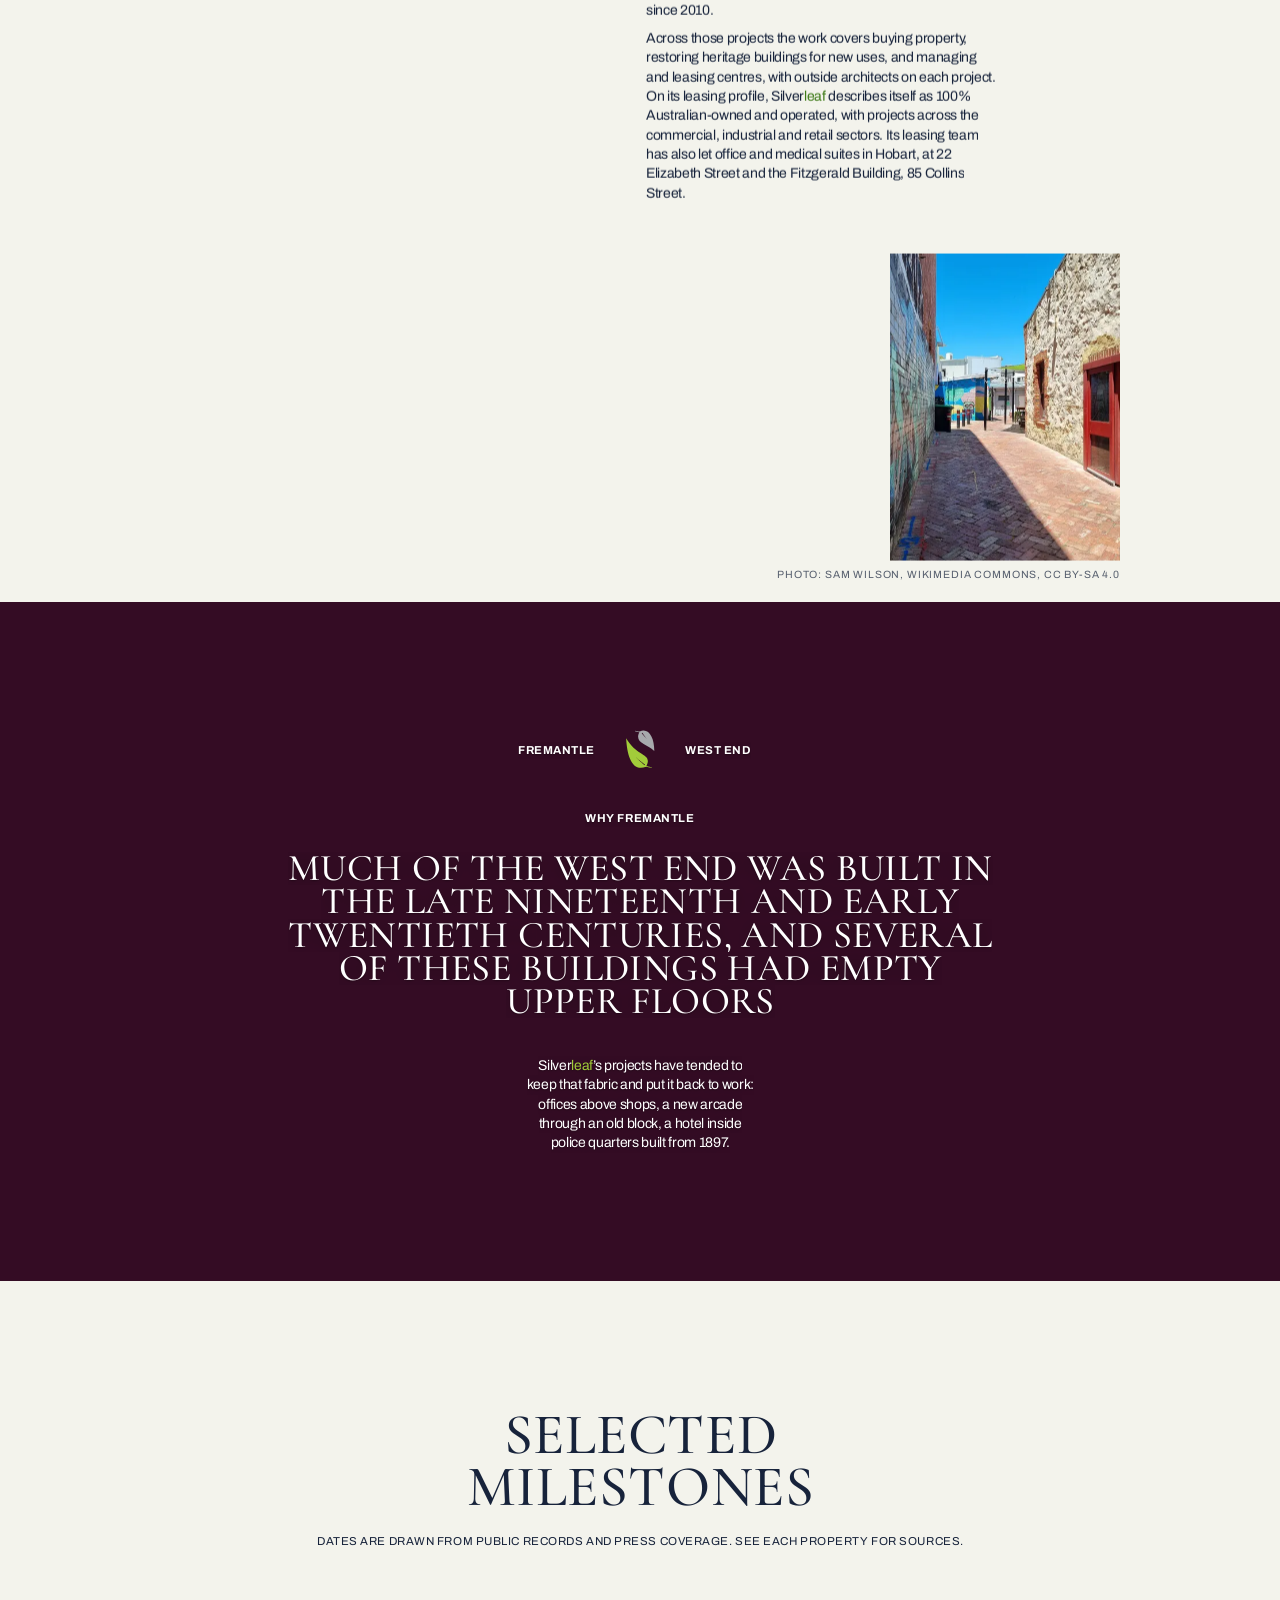
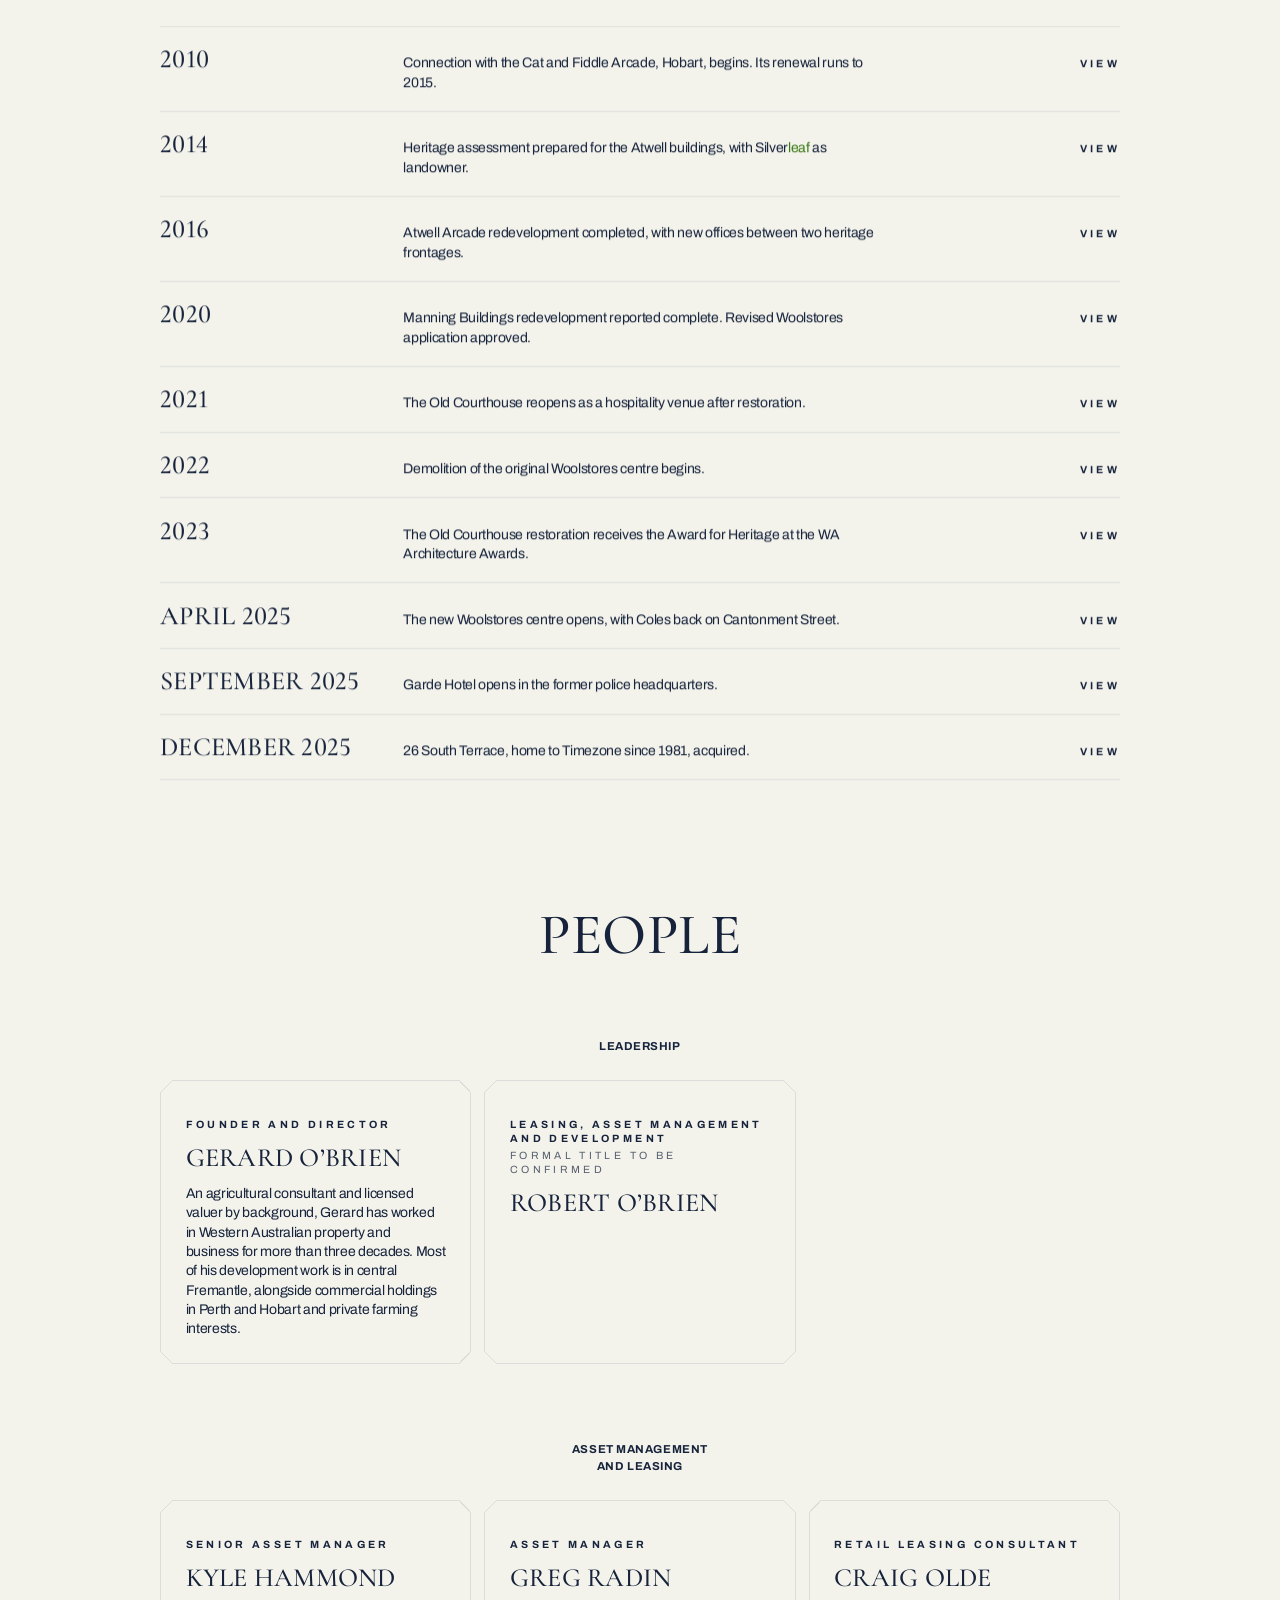
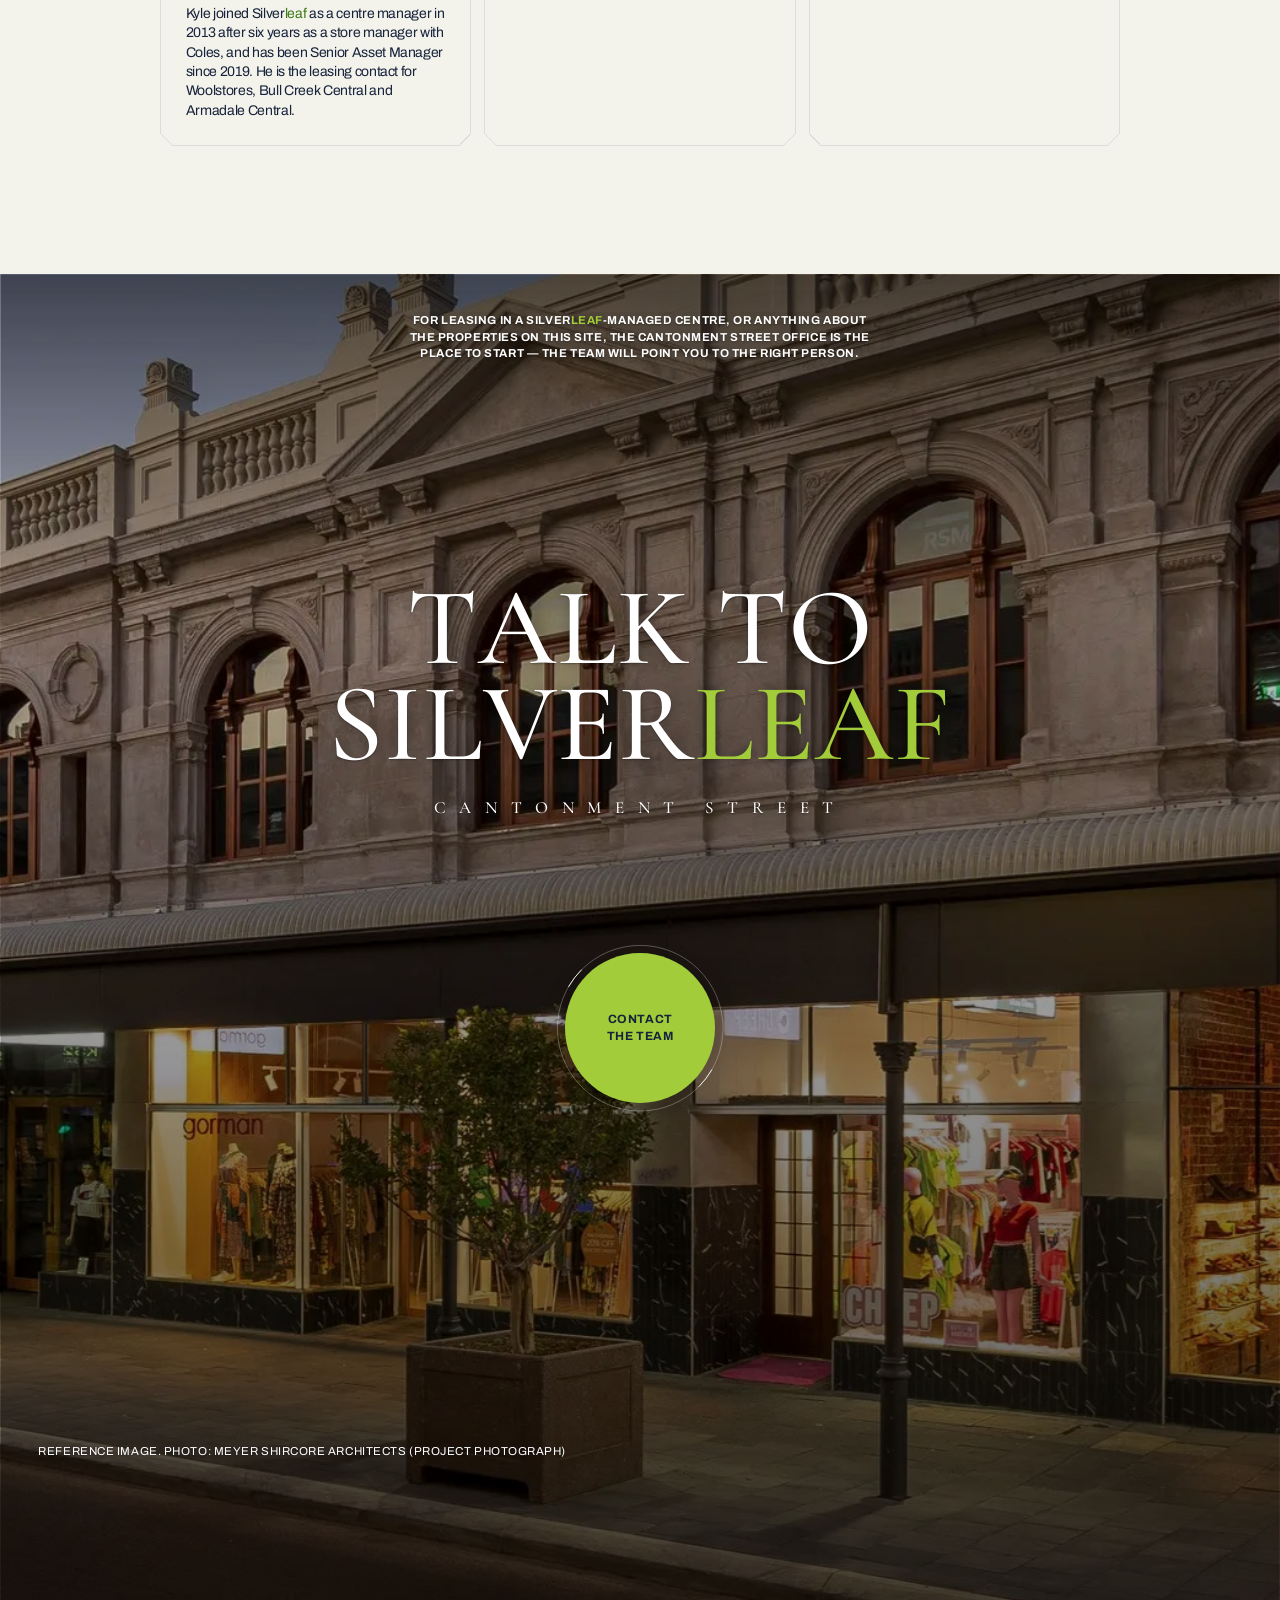
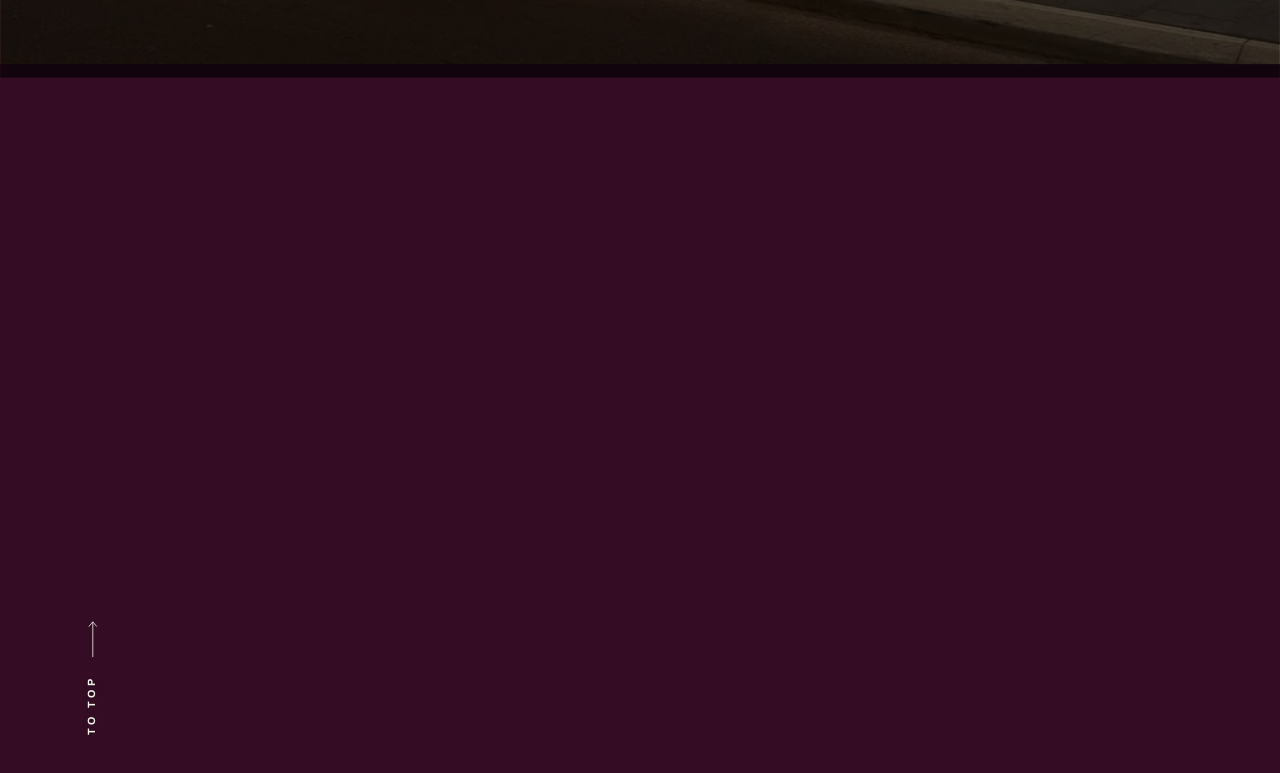
==== commit b3c083a4: "Opening screen: progress line now visibly fills; about 6 s instead of 11 s; logo clear of the notice" ====
--- a/about/index.html
+++ b/about/index.html
@@ -53,4 +53,4 @@
           }
         });
       })();
-    </script><script type="module" src="../assets/EraLayout.astro_astro_type_script_index_0_lang.Cl4xVh5S.js"></script></body></html>+    </script><script type="module" src="../assets/EraLayout.astro_astro_type_script_index_0_lang.BRPxyaNs.js"></script></body></html>
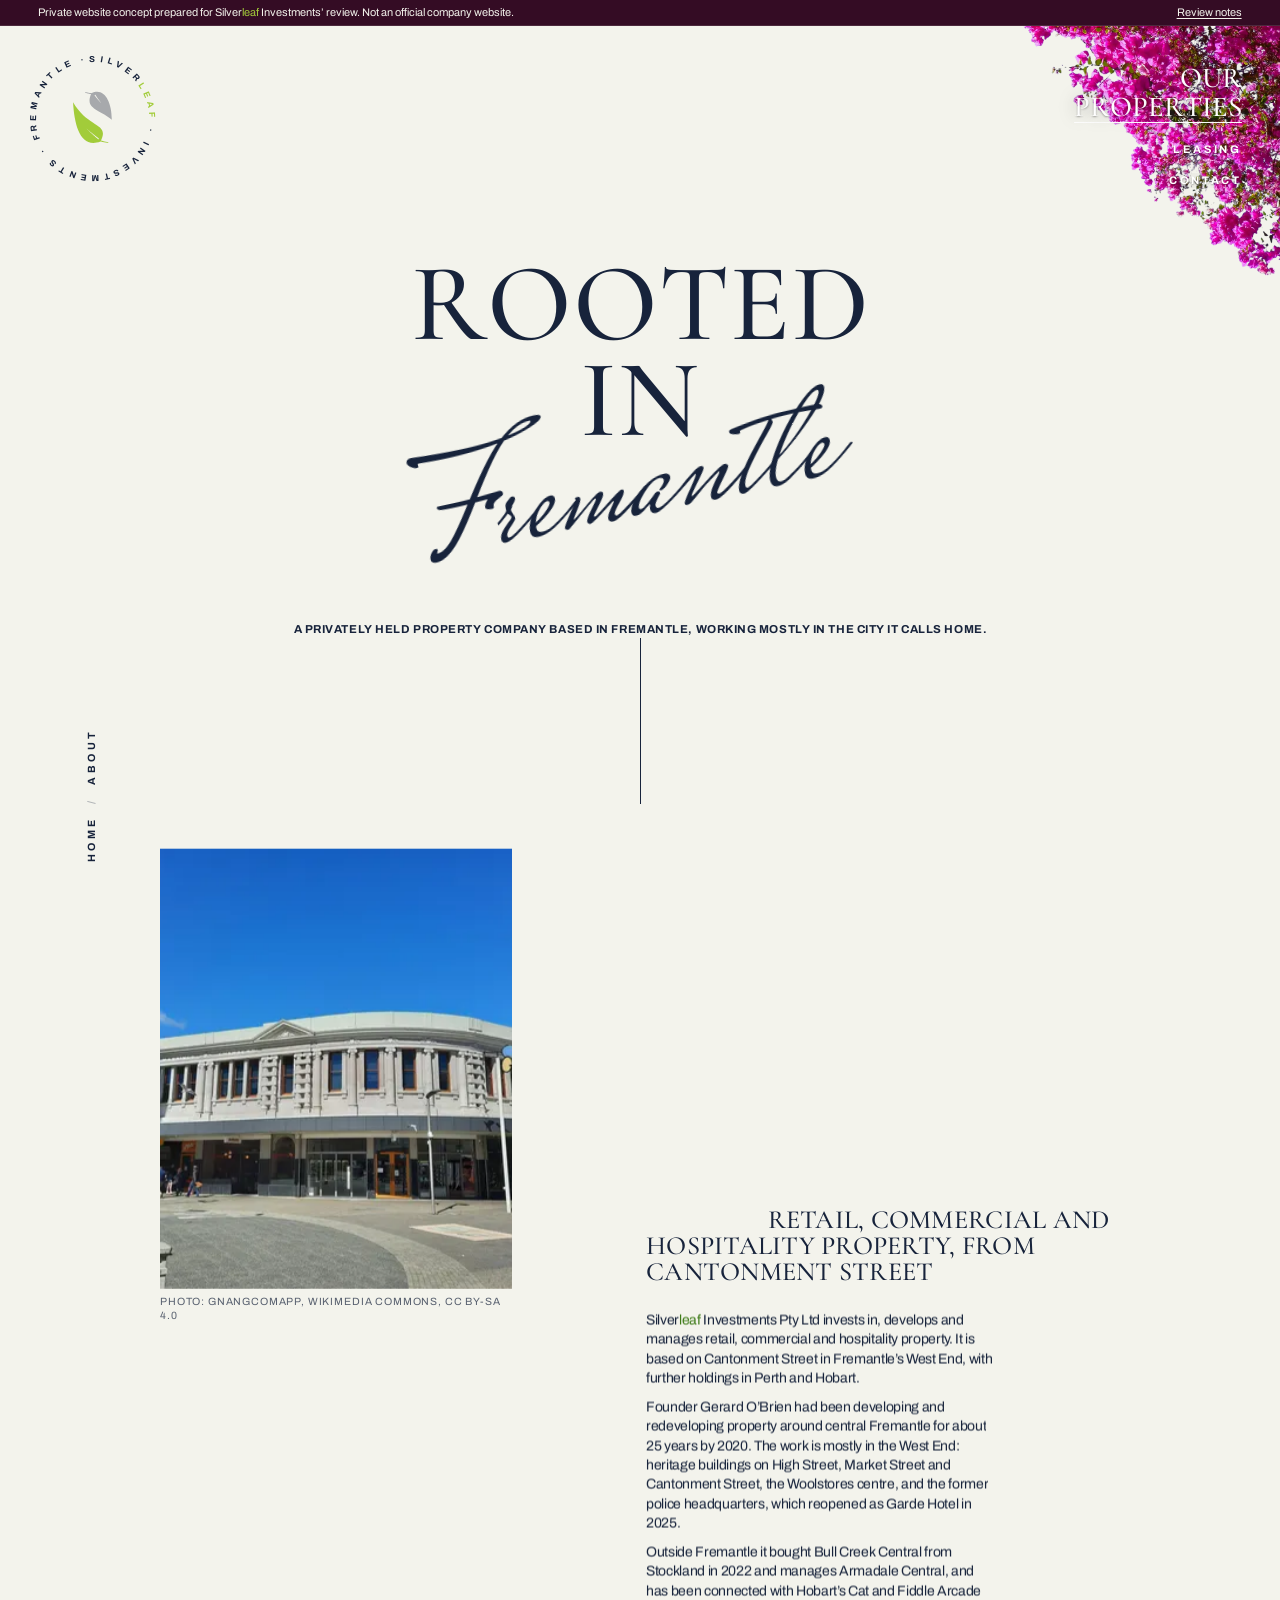
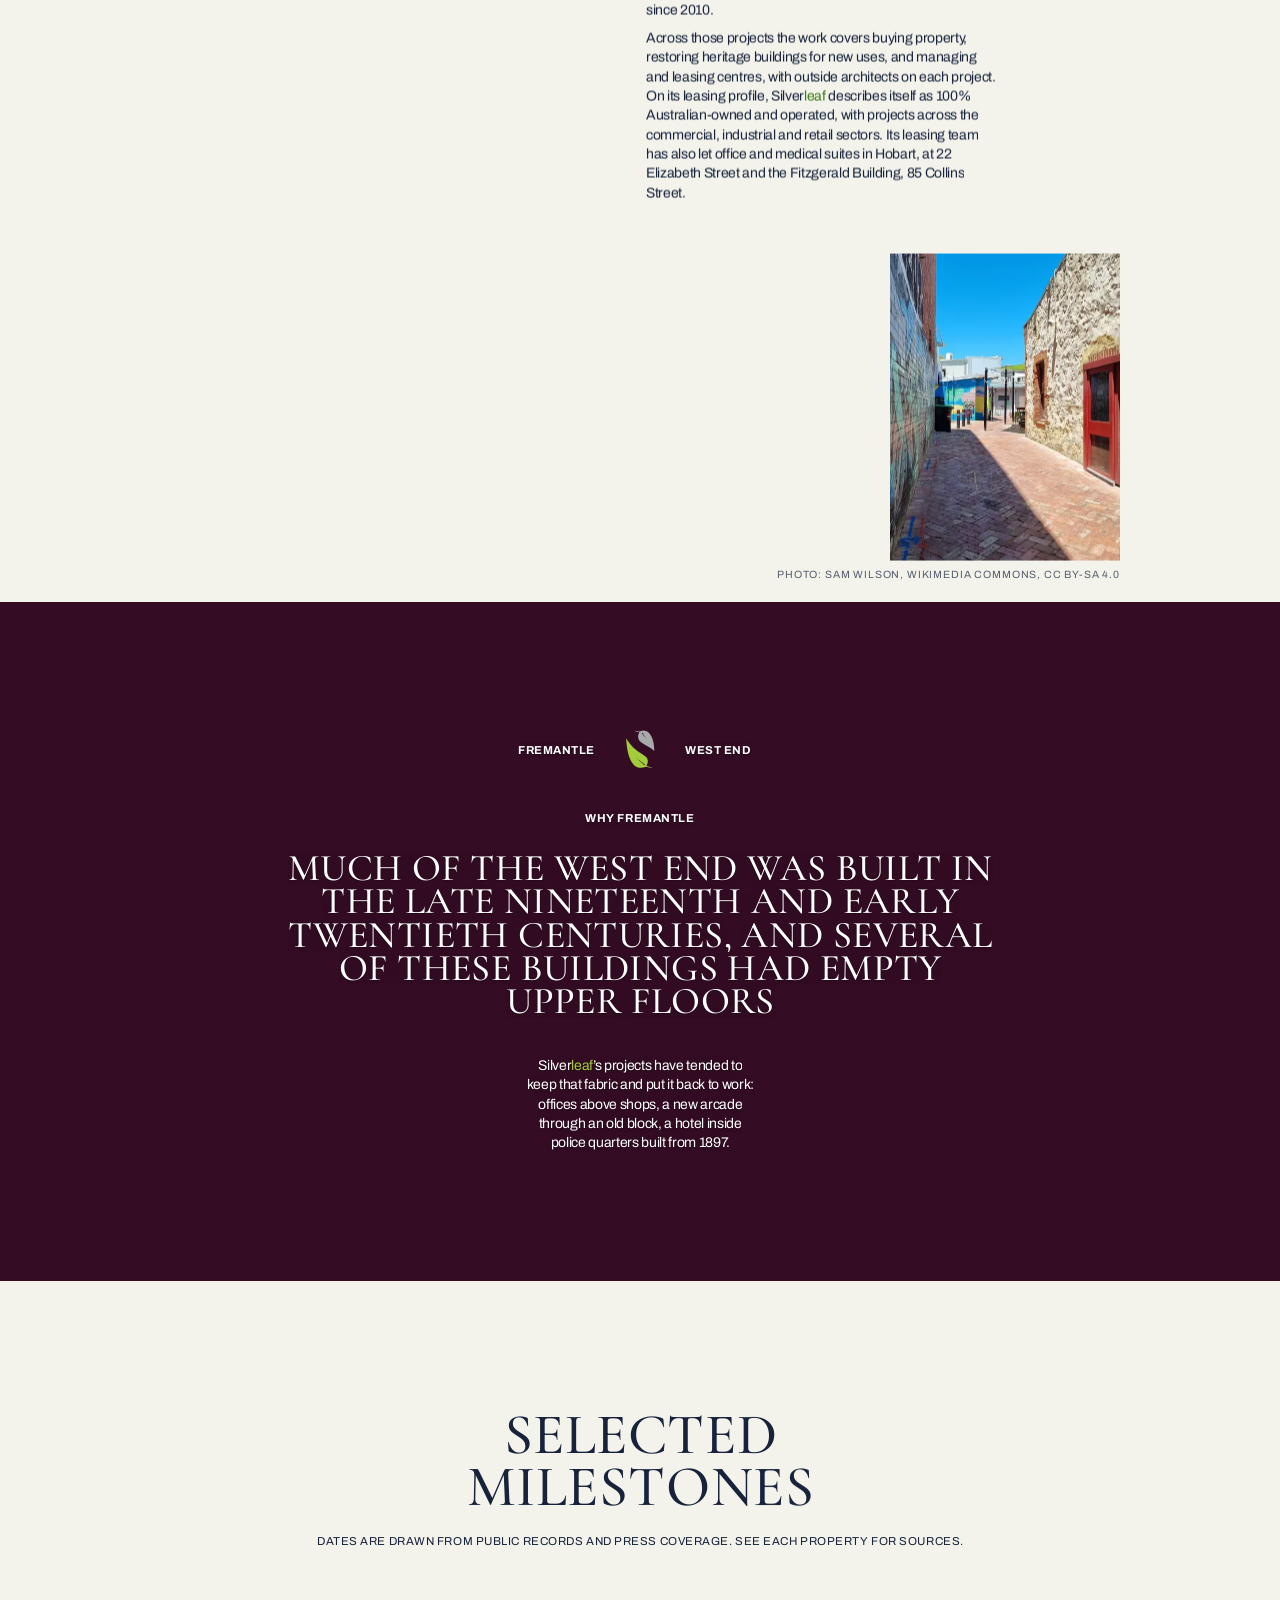
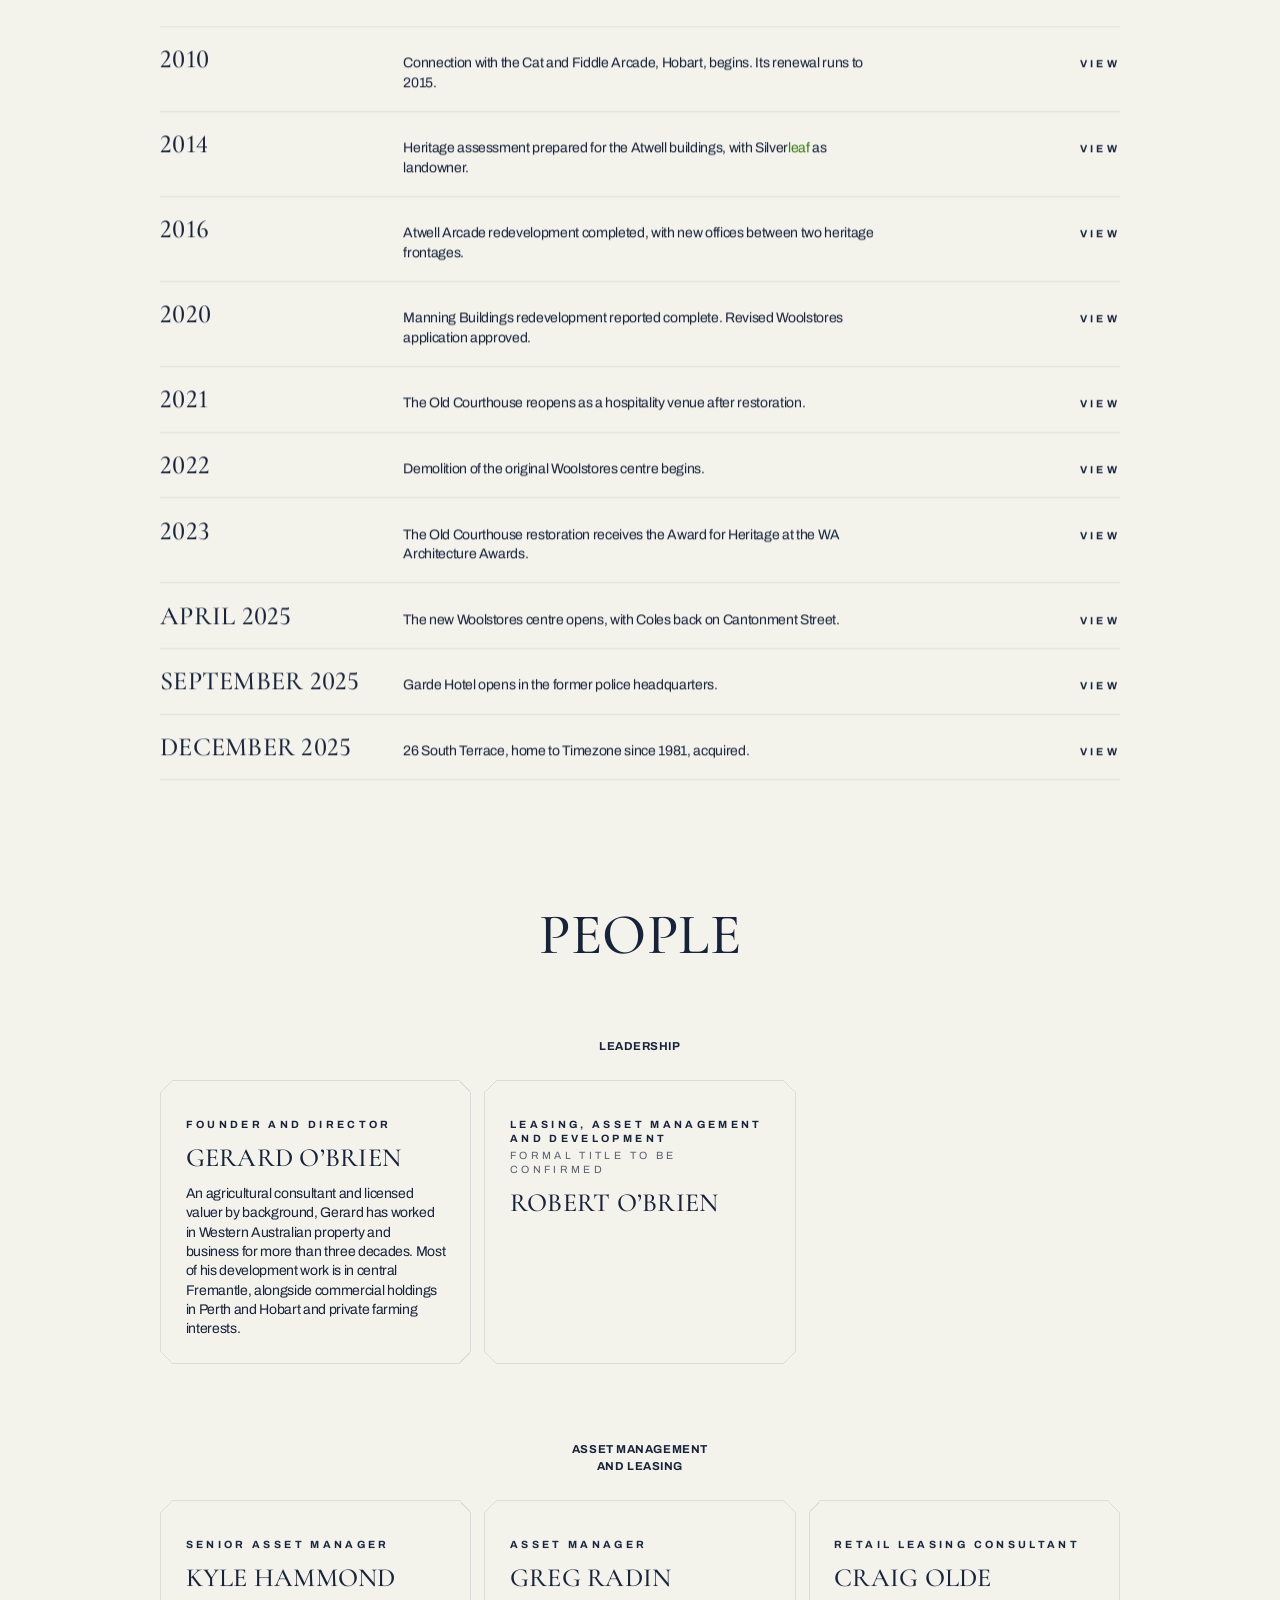
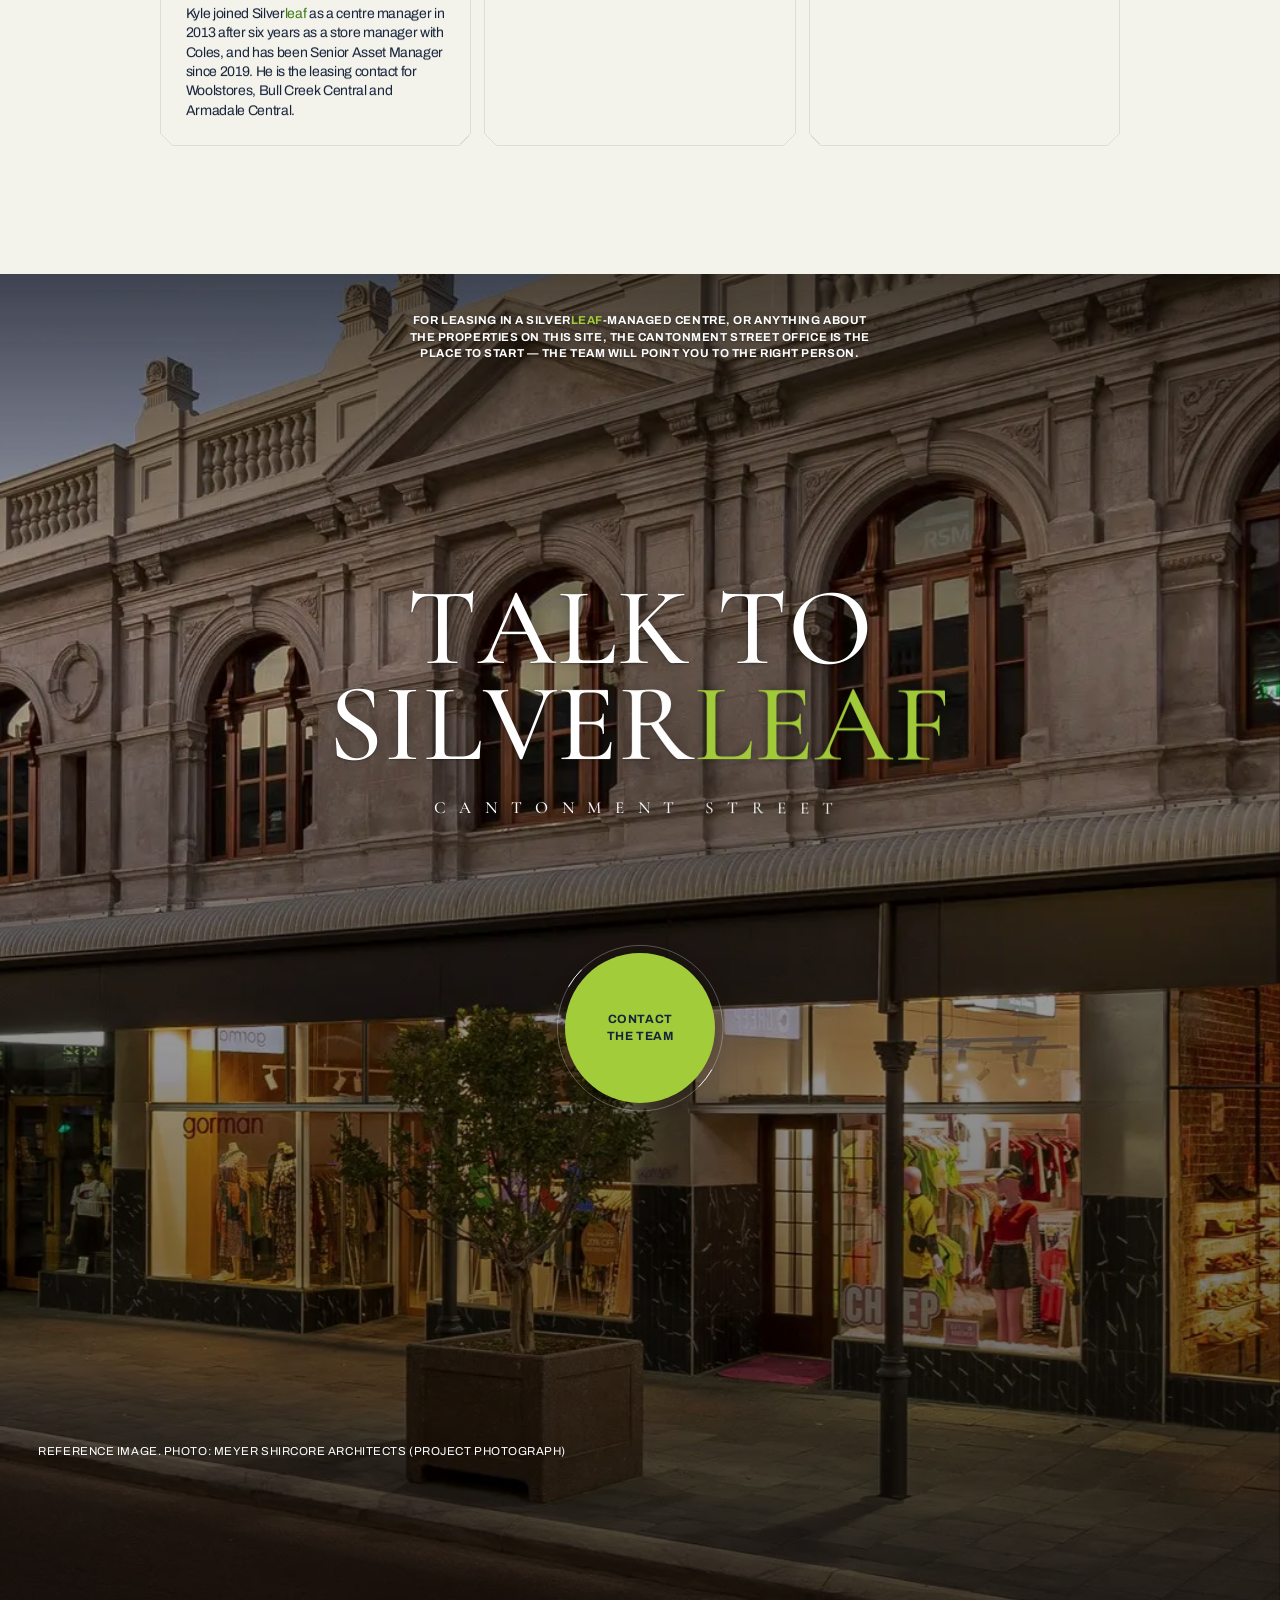
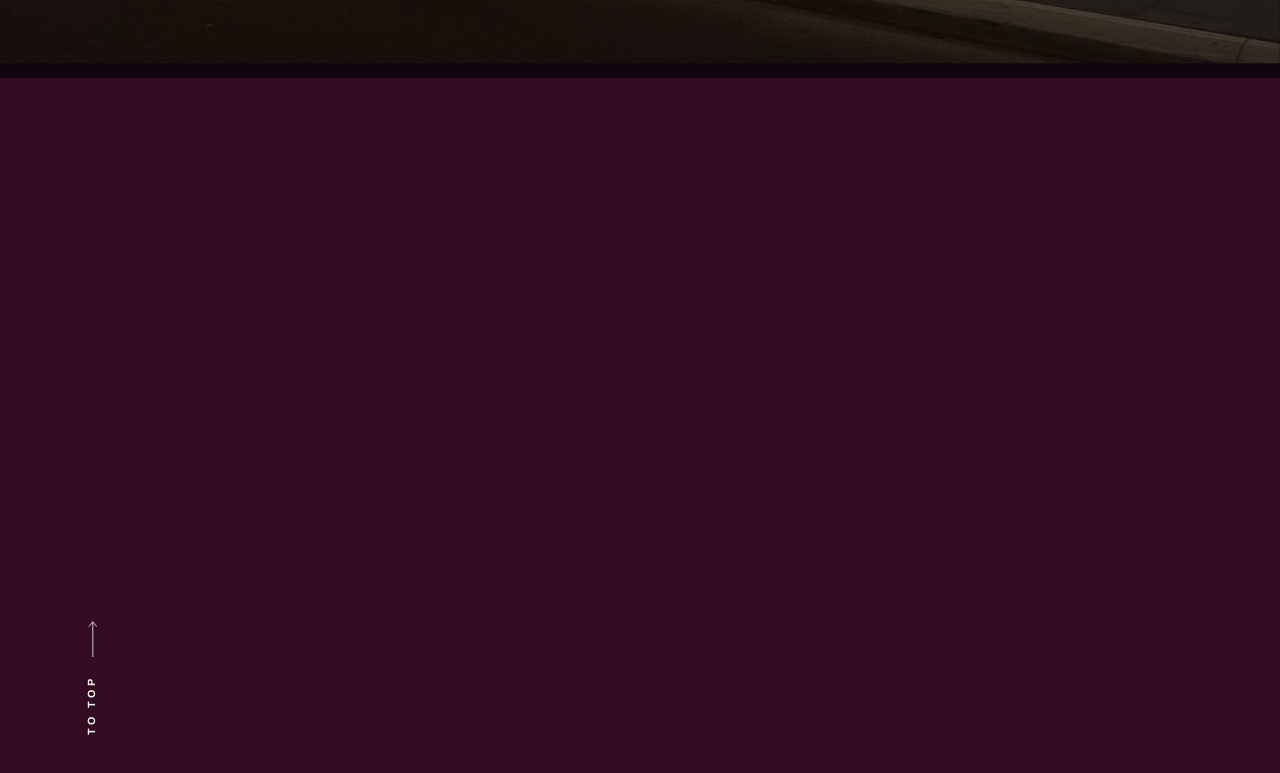
==== commit f64eec7c: "Review notes: credits list matches the images in use Co-Authored-By: Claude Opus 5.5 <noreply@anthro" ====
--- a/about/index.html
+++ b/about/index.html
@@ -17,7 +17,7 @@
 .logo-lockup{width:100%;height:auto;display:block;overflow:visible}.cta-w{position:relative}.cta-s{z-index:1;aspect-ratio:144/168;pointer-events:none;position:relative}.cta-desc{pointer-events:auto;grid-area:1/4/2/8}.cta-sec .lf{text-shadow:0 0 10px #0000008c}.cta-sec .grad.top{background-image:linear-gradient(#0000009e,#00000040 60%,#0000)}.cta-title{pointer-events:auto;grid-area:1/3/2/9}.cta-btn{flex-direction:column;align-items:center;display:flex}.img-p{object-fit:cover;flex:none;width:100%;height:140%}.cta-credit{z-index:2;left:var(--off);bottom:calc(var(--off) + var(--cell-v) * 2 + var(--gap) + var(--s16));position:absolute}.ftr-w{margin-top:calc((var(--off) + var(--cell-v) * 2 + var(--gap)) * -1);position:relative}.ftr-top{z-index:1200;left:0;top:calc(100% - var(--off));height:var(--cell-h);transform-origin:0 0;align-items:center;gap:var(--s24);color:var(--fg);position:absolute;transform:rotate(-90deg)}.ftr-top .sdown__arrow{transform:none}.ftr-s{z-index:1;height:var(--vh);flex-direction:column;justify-content:space-between;display:flex;position:relative}.ftr-s__t{flex:1}.ftr-s__b{flex-direction:column;flex:1;justify-content:flex-end;display:flex}.ftr-contact{flex-direction:column;grid-area:1/3/2/9;align-items:center;display:flex}.ftr-logo{width:calc(150 * var(--u));color:var(--fg)}.ftr-phone{color:var(--fg);white-space:nowrap}.ftr-address{padding:0 var(--s48);text-align:center;flex-direction:column;grid-area:2/5/3/7;align-items:center;display:flex}.ftr-info{flex-direction:column;grid-area:1/3/2/6;justify-content:flex-end;display:flex}.ftr-credits{flex-direction:column;grid-area:1/6/2/9;justify-content:flex-end;align-items:flex-end;display:flex}.ftr-bg{z-index:-1;bottom:100%;left:calc(var(--off) * -1);right:calc(var(--off) * -1);height:calc(var(--vh) * 2);background:var(--bg);position:absolute}@media (width<=991px){.cta-s{aspect-ratio:2/6}.cta-desc,.cta-title,.ftr-contact{grid-area:1/1/2/5}.ftr-address{margin:0 calc(var(--gap) * -1);grid-area:2/2/3/4;padding:0}.ftr-info{grid-area:1/1/2/3}.ftr-credits{grid-area:1/3/2/5}}
 </style></head><body class="on-light"><a class="skip" href="#main">Skip to content</a><aside class="notice" aria-label="Concept notice"><span>Private website concept prepared for Silver<span class="lf">leaf</span> Investments’ review. Not an official company website.</span><a href="../review-notes/index.html">Review notes</a></aside><header class="hdr"><a class="hdr-logo on-light" data-theme href="../" aria-label="Silverleaf Investments, home"><span class="symbol hdr-logo__sym"><svg class="logo-mark leaf-mark" viewBox="31.42 0.2 40 40" aria-hidden="true"><path fill="var(--logo-grey, #A7A9AC)" fill-rule="evenodd" d="M50.718 1.905 C44.854 14.170 57.644 14.059 66.083 22.031 C66.268 8.605 60.378 -2.847 50.718 1.905Z M52.982 3.493 L53.197 3.773 L53.413 4.052 L53.632 4.330 L53.851 4.607 L54.072 4.882 L54.294 5.156 L54.518 5.429 L54.743 5.700 L54.970 5.970 L55.198 6.239 L55.427 6.507 L55.658 6.773 L55.890 7.037 L56.123 7.301 L56.358 7.563 L56.594 7.824 L56.831 8.084 L57.070 8.342 L57.310 8.599 L57.552 8.854 L57.795 9.109 L58.039 9.362 L58.285 9.613 L58.315 9.587 L58.096 9.312 L57.878 9.036 L57.662 8.759 L57.448 8.482 L57.236 8.203 L57.025 7.923 L56.815 7.642 L56.607 7.360 L56.401 7.077 L56.196 6.793 L55.993 6.508 L55.792 6.222 L55.592 5.935 L55.394 5.648 L55.197 5.359 L55.002 5.069 L54.809 4.778 L54.617 4.486 L54.427 4.193 L54.238 3.899 L54.051 3.604 L53.866 3.308 L53.681 3.010Z"></path><path fill="var(--logo-grey, #A7A9AC)" d="M53.302 1.922 L52.980 1.925 L52.662 1.924 L52.344 1.919 L52.027 1.910 L51.710 1.897 L51.394 1.880 L51.077 1.858 L50.762 1.833 L50.447 1.804 L50.132 1.770 L49.817 1.733 L49.503 1.691 L49.190 1.645 L48.876 1.595 L48.564 1.541 L48.251 1.483 L47.939 1.421 L47.628 1.355 L47.317 1.285 L47.006 1.210 L46.696 1.132 L46.386 1.049 L46.075 0.961 L45.925 1.439 L46.233 1.546 L46.544 1.649 L46.856 1.748 L47.168 1.844 L47.482 1.935 L47.796 2.022 L48.112 2.105 L48.428 2.184 L48.745 2.259 L49.064 2.329 L49.383 2.396 L49.703 2.458 L50.024 2.517 L50.346 2.571 L50.669 2.621 L50.993 2.667 L51.317 2.709 L51.643 2.746 L51.970 2.780 L52.297 2.809 L52.625 2.834 L52.955 2.855 L53.282 2.872Z"></path><path fill="var(--leaf, #A2CC3A)" fill-rule="evenodd" d="M57.532 38.500 C64.951 23.866 48.748 29.249 36.760 8.724 C37.833 27.298 42.806 44.085 57.532 38.500Z M56.430 36.212 L56.016 35.909 L55.604 35.606 L55.193 35.301 L54.784 34.995 L54.375 34.687 L53.968 34.377 L53.561 34.067 L53.156 33.754 L52.752 33.440 L52.349 33.125 L51.947 32.808 L51.547 32.489 L51.147 32.169 L50.749 31.848 L50.351 31.525 L49.955 31.200 L49.560 30.874 L49.166 30.546 L48.773 30.217 L48.382 29.887 L47.991 29.554 L47.602 29.221 L47.214 28.885 L47.186 28.915 L47.551 29.276 L47.917 29.636 L48.284 29.994 L48.652 30.352 L49.022 30.707 L49.393 31.062 L49.766 31.415 L50.140 31.767 L50.515 32.117 L50.891 32.466 L51.269 32.814 L51.648 33.160 L52.028 33.505 L52.410 33.849 L52.793 34.191 L53.178 34.532 L53.563 34.872 L53.950 35.210 L54.339 35.547 L54.728 35.882 L55.119 36.216 L55.512 36.549 L55.905 36.880Z"></path><path fill="var(--leaf, #A2CC3A)" d="M56.141 37.900 L56.449 38.012 L56.760 38.121 L57.073 38.226 L57.386 38.327 L57.700 38.423 L58.014 38.516 L58.330 38.604 L58.646 38.688 L58.963 38.768 L59.280 38.843 L59.599 38.915 L59.918 38.982 L60.238 39.045 L60.559 39.104 L60.880 39.159 L61.202 39.210 L61.525 39.256 L61.849 39.299 L62.173 39.337 L62.498 39.371 L62.824 39.401 L63.150 39.427 L63.476 39.449 L63.524 38.951 L63.204 38.910 L62.886 38.866 L62.569 38.817 L62.254 38.764 L61.940 38.708 L61.627 38.647 L61.316 38.583 L61.006 38.515 L60.696 38.442 L60.389 38.366 L60.082 38.286 L59.776 38.202 L59.472 38.114 L59.169 38.022 L58.867 37.926 L58.567 37.826 L58.267 37.722 L57.969 37.615 L57.672 37.503 L57.376 37.388 L57.081 37.269 L56.788 37.146 L56.493 37.017Z"></path></svg></span><span class="hdr-logo__ring" data-logo-ring aria-hidden="true"><svg viewBox="0 0 120 120"><defs><path id="ring" d="M60,60 m-47,0 a47,47 0 1,1 94,0 a47,47 0 1,1 -94,0"></path></defs><text><textPath href="#ring" startOffset="0" textLength="292">SILVER<tspan class="ring-leaf">LEAF</tspan> · INVESTMENTS · FREMANTLE · </textPath></text></svg></span></a><nav class="hdr-nav on-light" data-theme aria-label="Main"><div class="hdr-nav__list desk-f"><a class="u-link hdr-nav__main h6" href="../portfolio/index.html"><span class="u-link__t">Our<br>Properties</span><span class="u-link__line" aria-hidden="true"></span></a><span class="u24" aria-hidden="true"></span><a class="nav-l2 l2" href="../leasing/index.html"><span class="roll"><span class="roll__t">Leasing</span><span class="roll__t" aria-hidden="true">Leasing</span></span></a><span class="nav-gap" aria-hidden="true"></span><a class="nav-l2 l2" href="../contact/index.html"><span class="roll"><span class="roll__t">Contact</span><span class="roll__t" aria-hidden="true">Contact</span></span></a></div><button class="hdr-menu-btn mob-f l2" type="button" aria-expanded="false" aria-controls="menu" data-menu-btn><span data-menu-label>Menu</span><span class="hdr-menu-btn__ico" aria-hidden="true"><i></i><i></i></span></button></nav></header><nav class="crumbs desk-f on-light" data-theme aria-label="Breadcrumb"><a class="l2 roll crumbs__item" href="../"><span class="roll__t">Home</span><span class="roll__t" aria-hidden="true">Home</span></a><span class="l2 crumbs__sep" aria-hidden="true">/</span><span class="l2 crumbs__item is-active" aria-current="page">About</span></nav><div class="menu on-color" id="menu" data-menu hidden><nav class="menu__list" aria-label="Menu"><a class="h3" href="../">Home</a><a class="h3" href="../portfolio/index.html">Our properties</a><a class="h3" href="../about/index.html">About</a><a class="h3" href="../leasing/index.html">Leasing</a><a class="h3" href="../contact/index.html">Contact</a></nav><p class="l1 menu__foot">Level 2, 25 Cantonment Street, Fremantle WA 6160<br><a href="tel:+61893355492">08 9335 5492</a></p></div><div class="tips" data-tips aria-hidden="true"></div><main id="main" tabindex="-1"><section class="section clip on-light about-sec" aria-labelledby="about-title"><div class="flower fl-page" style="--fo:0% 0%;--fsc:0.55" aria-hidden="true"><img src="../assets/bloom-hang.AHL8korQ_Z1L3aWa.webp" alt="" width="900" height="977" loading="lazy" decoding="async"></div><div class="themes page-themes" aria-hidden="true"><div class="page-themes__l" data-bg="light"></div><div class="page-themes__r"><div class="page-themes__top" data-bg="color"></div><div class="themes__fill" data-bg="light"></div></div></div><div class="ctn"><div class="u48"></div><div class="u272"></div><div class="grid"><div class="about-title"><h1 id="about-title" class="h1 ac" data-r="h">Rooted<br>in<span class="vh"> Fremantle</span></h1><div class="about-title__a" aria-hidden="true"><p class="a1 ac" data-r="a">Fremantle</p></div></div></div><div class="u96"></div><div class="grid"><div class="lead"><p class="l1 ac" data-r="p">A privately held property company based in Fremantle, working mostly in the city it calls home.</p></div></div><div class="divider"><div class="line-v" data-r="line"></div></div><div class="u96"></div><div class="about-cols"><div class="about-l" data-par="ctn-down" data-mob="off"><div class="about-l__img"><div class="img-w" data-r="slide"><picture><source srcset="../assets/manning-corner.X_U4zFFT_11xkef.webp 500w, ../assets/manning-corner.X_U4zFFT_Z2ppcxt.webp 800w, ../assets/manning-corner.X_U4zFFT_Z1WRKDD.webp 1200w" type="image/webp" sizes="(min-width: 992px) 37vw, 90vw"><img src="../assets/manning-corner.X_U4zFFT_20Ml8M.webp" srcset="../assets/manning-corner.X_U4zFFT_11xkef.webp 500w, ../assets/manning-corner.X_U4zFFT_Z2ppcxt.webp 800w, ../assets/manning-corner.X_U4zFFT_Z1WRKDD.webp 1200w" alt="The curved corner of the Manning Buildings facing the High Street Mall, Fremantle." sizes="(min-width: 992px) 37vw, 90vw" loading="lazy" style="object-position:50% 55%" decoding="async" width="2400" height="1800" class="img"></picture></div></div><p class="l2 reg about-credit">Photo: Gnangcomapp, Wikimedia Commons, CC BY-SA 4.0</p></div><div class="about-r" data-par="ctn-up" data-mob="off"><div class="red-line"></div><p class="h5" data-r="p">Retail, commercial and hospitality property, from Cantonment Street</p><div class="u32"></div><div class="about-prose"><p class="p1" data-r="p">Silver<span class="lf">leaf</span> Investments Pty Ltd invests in, develops and manages retail, commercial and hospitality property. It is based on Cantonment Street in Fremantle’s West End, with further holdings in Perth and Hobart.</p><p class="p1" data-r="p">Founder Gerard O’Brien had been developing and redeveloping property around central Fremantle for about 25 years by 2020. The work is mostly in the West End: heritage buildings on High Street, Market Street and Cantonment Street, the Woolstores centre, and the former police headquarters, which reopened as Garde Hotel in 2025.</p><p class="p1" data-r="p">Outside Fremantle it bought Bull Creek Central from Stockland in 2022 and manages Armadale Central, and has been connected with Hobart’s Cat and Fiddle Arcade since 2010.</p><p class="p1" data-r="p">Across those projects the work covers buying property, restoring heritage buildings for new uses, and managing and leasing centres, with outside architects on each project. On its leasing profile, Silver<span class="lf">leaf</span> describes itself as 100% Australian-owned and operated, with projects across the commercial, industrial and retail sectors. Its leasing team has also let office and medical suites in Hobart, at 22 Elizabeth Street and the Fitzgerald Building, 85 Collins Street.</p></div><div class="u64"></div><div class="about-r__img"><div class="img-w" data-r="slide"><picture><source srcset="../assets/atwell-laneway.B030Mtuk_1FXeQ.webp 400w, ../assets/atwell-laneway.B030Mtuk_Z16QmFq.webp 700w, ../assets/atwell-laneway.B030Mtuk_Z1AXyec.webp 1000w" type="image/webp" sizes="(min-width: 992px) 23vw, 60vw"><img src="../assets/atwell-laneway.B030Mtuk_Z1WW4sn.webp" srcset="../assets/atwell-laneway.B030Mtuk_1FXeQ.webp 400w, ../assets/atwell-laneway.B030Mtuk_Z16QmFq.webp 700w, ../assets/atwell-laneway.B030Mtuk_Z1AXyec.webp 1000w" alt="A brick-paved laneway beside Atwell Arcade, Fremantle, between limestone and brick walls." sizes="(min-width: 992px) 23vw, 60vw" loading="lazy" style="object-position:50% 60%" decoding="async" width="1351" height="2400" class="img"></picture></div></div><p class="l2 reg about-credit">Photo: Sam Wilson, Wikimedia Commons, CC BY-SA 4.0</p></div></div><div class="u160"></div></div></section><section class="section clip on-color about-why" data-bg="color" aria-labelledby="why-title"><div class="ctn"><div class="u160"></div><div class="s-logo"><div class="s-logo__l"><p class="l1 ac" data-r="p">Fremantle</p></div><span class="symbol" data-r="ctn"><svg class="logo-mark leaf-mark" viewBox="31.42 0.2 40 40" aria-hidden="true"><path fill="var(--logo-grey, #A7A9AC)" fill-rule="evenodd" d="M50.718 1.905 C44.854 14.170 57.644 14.059 66.083 22.031 C66.268 8.605 60.378 -2.847 50.718 1.905Z M52.982 3.493 L53.197 3.773 L53.413 4.052 L53.632 4.330 L53.851 4.607 L54.072 4.882 L54.294 5.156 L54.518 5.429 L54.743 5.700 L54.970 5.970 L55.198 6.239 L55.427 6.507 L55.658 6.773 L55.890 7.037 L56.123 7.301 L56.358 7.563 L56.594 7.824 L56.831 8.084 L57.070 8.342 L57.310 8.599 L57.552 8.854 L57.795 9.109 L58.039 9.362 L58.285 9.613 L58.315 9.587 L58.096 9.312 L57.878 9.036 L57.662 8.759 L57.448 8.482 L57.236 8.203 L57.025 7.923 L56.815 7.642 L56.607 7.360 L56.401 7.077 L56.196 6.793 L55.993 6.508 L55.792 6.222 L55.592 5.935 L55.394 5.648 L55.197 5.359 L55.002 5.069 L54.809 4.778 L54.617 4.486 L54.427 4.193 L54.238 3.899 L54.051 3.604 L53.866 3.308 L53.681 3.010Z"></path><path fill="var(--logo-grey, #A7A9AC)" d="M53.302 1.922 L52.980 1.925 L52.662 1.924 L52.344 1.919 L52.027 1.910 L51.710 1.897 L51.394 1.880 L51.077 1.858 L50.762 1.833 L50.447 1.804 L50.132 1.770 L49.817 1.733 L49.503 1.691 L49.190 1.645 L48.876 1.595 L48.564 1.541 L48.251 1.483 L47.939 1.421 L47.628 1.355 L47.317 1.285 L47.006 1.210 L46.696 1.132 L46.386 1.049 L46.075 0.961 L45.925 1.439 L46.233 1.546 L46.544 1.649 L46.856 1.748 L47.168 1.844 L47.482 1.935 L47.796 2.022 L48.112 2.105 L48.428 2.184 L48.745 2.259 L49.064 2.329 L49.383 2.396 L49.703 2.458 L50.024 2.517 L50.346 2.571 L50.669 2.621 L50.993 2.667 L51.317 2.709 L51.643 2.746 L51.970 2.780 L52.297 2.809 L52.625 2.834 L52.955 2.855 L53.282 2.872Z"></path><path fill="var(--leaf, #A2CC3A)" fill-rule="evenodd" d="M57.532 38.500 C64.951 23.866 48.748 29.249 36.760 8.724 C37.833 27.298 42.806 44.085 57.532 38.500Z M56.430 36.212 L56.016 35.909 L55.604 35.606 L55.193 35.301 L54.784 34.995 L54.375 34.687 L53.968 34.377 L53.561 34.067 L53.156 33.754 L52.752 33.440 L52.349 33.125 L51.947 32.808 L51.547 32.489 L51.147 32.169 L50.749 31.848 L50.351 31.525 L49.955 31.200 L49.560 30.874 L49.166 30.546 L48.773 30.217 L48.382 29.887 L47.991 29.554 L47.602 29.221 L47.214 28.885 L47.186 28.915 L47.551 29.276 L47.917 29.636 L48.284 29.994 L48.652 30.352 L49.022 30.707 L49.393 31.062 L49.766 31.415 L50.140 31.767 L50.515 32.117 L50.891 32.466 L51.269 32.814 L51.648 33.160 L52.028 33.505 L52.410 33.849 L52.793 34.191 L53.178 34.532 L53.563 34.872 L53.950 35.210 L54.339 35.547 L54.728 35.882 L55.119 36.216 L55.512 36.549 L55.905 36.880Z"></path><path fill="var(--leaf, #A2CC3A)" d="M56.141 37.900 L56.449 38.012 L56.760 38.121 L57.073 38.226 L57.386 38.327 L57.700 38.423 L58.014 38.516 L58.330 38.604 L58.646 38.688 L58.963 38.768 L59.280 38.843 L59.599 38.915 L59.918 38.982 L60.238 39.045 L60.559 39.104 L60.880 39.159 L61.202 39.210 L61.525 39.256 L61.849 39.299 L62.173 39.337 L62.498 39.371 L62.824 39.401 L63.150 39.427 L63.476 39.449 L63.524 38.951 L63.204 38.910 L62.886 38.866 L62.569 38.817 L62.254 38.764 L61.940 38.708 L61.627 38.647 L61.316 38.583 L61.006 38.515 L60.696 38.442 L60.389 38.366 L60.082 38.286 L59.776 38.202 L59.472 38.114 L59.169 38.022 L58.867 37.926 L58.567 37.826 L58.267 37.722 L57.969 37.615 L57.672 37.503 L57.376 37.388 L57.081 37.269 L56.788 37.146 L56.493 37.017Z"></path></svg></span><div class="s-logo__r"><p class="l1 ac" data-r="p">West End</p></div></div><div class="u48"></div><div class="grid"><div class="s-title"><h2 id="why-title" class="l1 ac" data-r="p">Why Fremantle</h2></div></div><div class="u32"></div><div class="grid"><div class="about-why__lead"><p class="h4 ac" data-r="p">Much of the West End was built in the late nineteenth and early twentieth centuries, and several of these buildings had empty upper floors</p></div></div><div class="u48"></div><div class="grid"><div class="desc about-why__desc"><p class="p1 ac" data-r="p">Silver<span class="lf">leaf</span>’s projects have tended to keep that fabric and put it back to work: offices above shops, a new arcade through an old block, a hotel inside police quarters built from 1897.</p></div></div><div class="u160"></div></div></section><section class="section clip on-light about-ms" data-bg="light" aria-labelledby="ms-title"><div class="ctn"><div class="u160"></div><div class="grid"><div class="about-ms__head"><h2 id="ms-title" class="h3 ac" data-r="h">Selected<br>milestones</h2><div class="u24"></div><p class="l1 reg ac" data-r="p">Dates are drawn from public records and press coverage. See each property for sources.</p></div></div><div class="u96"></div><div class="grid"><ol class="ms-list" data-r="ctn"><li class="ms-row"><a class="ms-row__a roll-trigger" href="../portfolio/cat-and-fiddle-arcade/index.html"><span class="h5 ms-row__date">2010</span><span class="p1 ms-row__text">Connection with the Cat and Fiddle Arcade, Hobart, begins. Its renewal runs to 2015.</span><span class="l2 ms-row__go roll" aria-hidden="true"><span class="roll__t">View</span><span class="roll__t">View</span></span></a></li><li class="ms-row"><a class="ms-row__a roll-trigger" href="../portfolio/atwell-arcade/index.html"><span class="h5 ms-row__date">2014</span><span class="p1 ms-row__text">Heritage assessment prepared for the Atwell buildings, with Silver<span class="lf">leaf</span> as landowner.</span><span class="l2 ms-row__go roll" aria-hidden="true"><span class="roll__t">View</span><span class="roll__t">View</span></span></a></li><li class="ms-row"><a class="ms-row__a roll-trigger" href="../portfolio/atwell-arcade/index.html"><span class="h5 ms-row__date">2016</span><span class="p1 ms-row__text">Atwell Arcade redevelopment completed, with new offices between two heritage frontages.</span><span class="l2 ms-row__go roll" aria-hidden="true"><span class="roll__t">View</span><span class="roll__t">View</span></span></a></li><li class="ms-row"><a class="ms-row__a roll-trigger" href="../portfolio/manning-buildings/index.html"><span class="h5 ms-row__date">2020</span><span class="p1 ms-row__text">Manning Buildings redevelopment reported complete. Revised Woolstores application approved.</span><span class="l2 ms-row__go roll" aria-hidden="true"><span class="roll__t">View</span><span class="roll__t">View</span></span></a></li><li class="ms-row"><a class="ms-row__a roll-trigger" href="../portfolio/old-courthouse/index.html"><span class="h5 ms-row__date">2021</span><span class="p1 ms-row__text">The Old Courthouse reopens as a hospitality venue after restoration.</span><span class="l2 ms-row__go roll" aria-hidden="true"><span class="roll__t">View</span><span class="roll__t">View</span></span></a></li><li class="ms-row"><a class="ms-row__a roll-trigger" href="../portfolio/woolstores/index.html"><span class="h5 ms-row__date">2022</span><span class="p1 ms-row__text">Demolition of the original Woolstores centre begins.</span><span class="l2 ms-row__go roll" aria-hidden="true"><span class="roll__t">View</span><span class="roll__t">View</span></span></a></li><li class="ms-row"><a class="ms-row__a roll-trigger" href="../portfolio/old-courthouse/index.html"><span class="h5 ms-row__date">2023</span><span class="p1 ms-row__text">The Old Courthouse restoration receives the Award for Heritage at the WA Architecture Awards.</span><span class="l2 ms-row__go roll" aria-hidden="true"><span class="roll__t">View</span><span class="roll__t">View</span></span></a></li><li class="ms-row"><a class="ms-row__a roll-trigger" href="../portfolio/woolstores/index.html"><span class="h5 ms-row__date">April 2025</span><span class="p1 ms-row__text">The new Woolstores centre opens, with Coles back on Cantonment Street.</span><span class="l2 ms-row__go roll" aria-hidden="true"><span class="roll__t">View</span><span class="roll__t">View</span></span></a></li><li class="ms-row"><a class="ms-row__a roll-trigger" href="../portfolio/garde-hotel/index.html"><span class="h5 ms-row__date">September 2025</span><span class="p1 ms-row__text">Garde Hotel opens in the former police headquarters.</span><span class="l2 ms-row__go roll" aria-hidden="true"><span class="roll__t">View</span><span class="roll__t">View</span></span></a></li><li class="ms-row"><a class="ms-row__a roll-trigger" href="../portfolio/26-south-terrace/index.html"><span class="h5 ms-row__date">December 2025</span><span class="p1 ms-row__text">26 South Terrace, home to Timezone since 1981, acquired.</span><span class="l2 ms-row__go roll" aria-hidden="true"><span class="roll__t">View</span><span class="roll__t">View</span></span></a></li></ol></div><div class="u160"></div></div></section><section class="section clip on-light about-people" data-bg="light" aria-labelledby="people-title"><div class="ctn"><div class="grid"><div class="about-people__head"><h2 id="people-title" class="h3 ac" data-r="h">People</h2></div></div><div class="u96"></div><div class="grid"><div class="s-title"><h3 class="l1 ac" data-r="p">Leadership</h3></div></div><div class="u32"></div><div class="grid"><ul class="people-list" data-r="ctn"><li class="person"><p class="l2">Founder and Director</p><div class="u16"></div><p class="h5">Gerard O’Brien</p><div class="u16"></div><p class="p1">An agricultural consultant and licensed valuer by background, Gerard has worked in Western Australian property and business for more than three decades. Most of his development work is in central Fremantle, alongside commercial holdings in Perth and Hobart and private farming interests.</p><span class="decor" style="--dc:var(--s16)" aria-hidden="true"><i class="dt"></i><i class="db"></i><i class="dl"></i><i class="dr"></i><i class="dc tl"></i><i class="dc tr"></i><i class="dc bl"></i><i class="dc br"></i></span></li><li class="person"><p class="l2">Leasing, asset management and development</p><p class="l2 reg person__note">Formal title to be confirmed</p><div class="u16"></div><p class="h5">Robert O’Brien</p><span class="decor" style="--dc:var(--s16)" aria-hidden="true"><i class="dt"></i><i class="db"></i><i class="dl"></i><i class="dr"></i><i class="dc tl"></i><i class="dc tr"></i><i class="dc bl"></i><i class="dc br"></i></span></li></ul></div><div class="u96"></div><div class="grid"><div class="s-title"><h3 class="l1 ac" data-r="p">Asset management and leasing</h3></div></div><div class="u32"></div><div class="grid"><ul class="people-list" data-r="ctn"><li class="person"><p class="l2">Senior Asset Manager</p><div class="u16"></div><p class="h5">Kyle Hammond</p><div class="u16"></div><p class="p1">Kyle joined Silver<span class="lf">leaf</span> as a centre manager in 2013 after six years as a store manager with Coles, and has been Senior Asset Manager since 2019. He is the leasing contact for Woolstores, Bull Creek Central and Armadale Central.</p><span class="decor" style="--dc:var(--s16)" aria-hidden="true"><i class="dt"></i><i class="db"></i><i class="dl"></i><i class="dr"></i><i class="dc tl"></i><i class="dc tr"></i><i class="dc bl"></i><i class="dc br"></i></span></li><li class="person"><p class="l2">Asset Manager</p><div class="u16"></div><p class="h5">Greg Radin</p><span class="decor" style="--dc:var(--s16)" aria-hidden="true"><i class="dt"></i><i class="db"></i><i class="dl"></i><i class="dr"></i><i class="dc tl"></i><i class="dc tr"></i><i class="dc bl"></i><i class="dc br"></i></span></li><li class="person"><p class="l2">Retail Leasing Consultant</p><div class="u16"></div><p class="h5">Craig Olde</p><span class="decor" style="--dc:var(--s16)" aria-hidden="true"><i class="dt"></i><i class="db"></i><i class="dl"></i><i class="dr"></i><i class="dc tl"></i><i class="dc tr"></i><i class="dc bl"></i><i class="dc br"></i></span></li></ul></div><div class="u96"></div><div class="u64"></div></div></section><section class="section on-color cta-sec" data-bg="color" aria-labelledby="cta-title"><div class="ctn cta-clip" data-footer-clip><div class="cta-w"><div class="cta-s"><div class="u48"></div><div class="grid"><div class="cta-desc"><p class="l1 ac" data-r="p">For leasing in a Silver<span class="lf">leaf</span>-managed centre, or anything about the properties on this site, the Cantonment Street office is the place to start — the team will point you to the right person.</p></div></div><div class="u272"></div><div class="grid"><div class="cta-title"><h2 id="cta-title" class="h1 ac" data-r="h">Talk to<br>Silver<span class="lf">leaf</span></h2><div class="u32"></div><p class="c1 ac" data-r="h">Cantonment Street</p><div class="u160"></div><div class="cta-btn"><div class="btn-circle roll-trigger" data-btn-circle data-magnetic data-r="ctn"><span class="btn-circle__label l1" data-magnetic-inner aria-hidden="true"><span class="roll"><span class="roll__t">Contact the team</span><span class="roll__t" aria-hidden="true">Contact the team</span></span></span><span class="btn-circle__bg" aria-hidden="true"><svg viewBox="0 0 208 208"><circle class="arc" cx="104" cy="104" r="103.5" fill="none" stroke="currentColor" stroke-width="1" transform="rotate(-150 104 104)" style="stroke-dasharray:27.12 650.31"></circle><circle class="arc" cx="104" cy="104" r="103.5" fill="none" stroke="currentColor" stroke-width="1" transform="rotate(30 104 104)" style="stroke-dasharray:27.12 650.31"></circle><circle class="track" cx="104" cy="104" r="103.5" fill="none" stroke-width="1"></circle></svg></span><a class="btn-circle__link" href="../contact/index.html" aria-label="Contact the team"></a></div></div></div></div></div><div class="w-bg"><div class="img-w" data-par-w><img class="img-p" data-par="img" src="../assets/manning-dusk.BoLgAfOb_Z1BKr9H.webp" alt="The restored Manning Buildings, Fremantle, at dusk: arched upper windows above lit shopfronts under the street verandah." width="2400" height="1600" loading="lazy" style="object-position:60% 45%"><div class="grad top x4"></div><div class="grad"></div><div class="grad"></div></div><p class="cta-credit l1 reg">Reference image. Photo: Meyer Shircore Architects (project photograph)</p></div></div></div></section><footer class="section on-dark ftr-sec" data-bg="dark" aria-label="Contact details"><div class="ctn"><div class="ftr-w" data-footer><a class="ftr-top desk-f" href="#main" data-to-top><span class="l2">To top</span><span class="sdown__arrow"><svg viewBox="0 0 48 12"><path d="M0 6h44M38 1l6 5-6 5" fill="none" stroke="currentColor" stroke-width="1"></path></svg></span></a><div class="ftr-s" data-footer-s><div class="ftr-s__t"></div><div class="ftr-s__c"><div class="grid"><div class="ftr-contact"><div class="ftr-logo" data-text="ctn"><svg class="logo-lockup" viewBox="-1 -0.5 107 66" role="img" aria-label="Silverleaf"><path fill="var(--logo-grey, #A7A9AC)" fill-rule="evenodd" d="M50.718 1.905 C44.854 14.170 57.644 14.059 66.083 22.031 C66.268 8.605 60.378 -2.847 50.718 1.905Z M52.982 3.493 L53.197 3.773 L53.413 4.052 L53.632 4.330 L53.851 4.607 L54.072 4.882 L54.294 5.156 L54.518 5.429 L54.743 5.700 L54.970 5.970 L55.198 6.239 L55.427 6.507 L55.658 6.773 L55.890 7.037 L56.123 7.301 L56.358 7.563 L56.594 7.824 L56.831 8.084 L57.070 8.342 L57.310 8.599 L57.552 8.854 L57.795 9.109 L58.039 9.362 L58.285 9.613 L58.315 9.587 L58.096 9.312 L57.878 9.036 L57.662 8.759 L57.448 8.482 L57.236 8.203 L57.025 7.923 L56.815 7.642 L56.607 7.360 L56.401 7.077 L56.196 6.793 L55.993 6.508 L55.792 6.222 L55.592 5.935 L55.394 5.648 L55.197 5.359 L55.002 5.069 L54.809 4.778 L54.617 4.486 L54.427 4.193 L54.238 3.899 L54.051 3.604 L53.866 3.308 L53.681 3.010Z"></path><path fill="var(--logo-grey, #A7A9AC)" d="M53.302 1.922 L52.980 1.925 L52.662 1.924 L52.344 1.919 L52.027 1.910 L51.710 1.897 L51.394 1.880 L51.077 1.858 L50.762 1.833 L50.447 1.804 L50.132 1.770 L49.817 1.733 L49.503 1.691 L49.190 1.645 L48.876 1.595 L48.564 1.541 L48.251 1.483 L47.939 1.421 L47.628 1.355 L47.317 1.285 L47.006 1.210 L46.696 1.132 L46.386 1.049 L46.075 0.961 L45.925 1.439 L46.233 1.546 L46.544 1.649 L46.856 1.748 L47.168 1.844 L47.482 1.935 L47.796 2.022 L48.112 2.105 L48.428 2.184 L48.745 2.259 L49.064 2.329 L49.383 2.396 L49.703 2.458 L50.024 2.517 L50.346 2.571 L50.669 2.621 L50.993 2.667 L51.317 2.709 L51.643 2.746 L51.970 2.780 L52.297 2.809 L52.625 2.834 L52.955 2.855 L53.282 2.872Z"></path><path fill="var(--leaf, #A2CC3A)" fill-rule="evenodd" d="M57.532 38.500 C64.951 23.866 48.748 29.249 36.760 8.724 C37.833 27.298 42.806 44.085 57.532 38.500Z M56.430 36.212 L56.016 35.909 L55.604 35.606 L55.193 35.301 L54.784 34.995 L54.375 34.687 L53.968 34.377 L53.561 34.067 L53.156 33.754 L52.752 33.440 L52.349 33.125 L51.947 32.808 L51.547 32.489 L51.147 32.169 L50.749 31.848 L50.351 31.525 L49.955 31.200 L49.560 30.874 L49.166 30.546 L48.773 30.217 L48.382 29.887 L47.991 29.554 L47.602 29.221 L47.214 28.885 L47.186 28.915 L47.551 29.276 L47.917 29.636 L48.284 29.994 L48.652 30.352 L49.022 30.707 L49.393 31.062 L49.766 31.415 L50.140 31.767 L50.515 32.117 L50.891 32.466 L51.269 32.814 L51.648 33.160 L52.028 33.505 L52.410 33.849 L52.793 34.191 L53.178 34.532 L53.563 34.872 L53.950 35.210 L54.339 35.547 L54.728 35.882 L55.119 36.216 L55.512 36.549 L55.905 36.880Z"></path><path fill="var(--leaf, #A2CC3A)" d="M56.141 37.900 L56.449 38.012 L56.760 38.121 L57.073 38.226 L57.386 38.327 L57.700 38.423 L58.014 38.516 L58.330 38.604 L58.646 38.688 L58.963 38.768 L59.280 38.843 L59.599 38.915 L59.918 38.982 L60.238 39.045 L60.559 39.104 L60.880 39.159 L61.202 39.210 L61.525 39.256 L61.849 39.299 L62.173 39.337 L62.498 39.371 L62.824 39.401 L63.150 39.427 L63.476 39.449 L63.524 38.951 L63.204 38.910 L62.886 38.866 L62.569 38.817 L62.254 38.764 L61.940 38.708 L61.627 38.647 L61.316 38.583 L61.006 38.515 L60.696 38.442 L60.389 38.366 L60.082 38.286 L59.776 38.202 L59.472 38.114 L59.169 38.022 L58.867 37.926 L58.567 37.826 L58.267 37.722 L57.969 37.615 L57.672 37.503 L57.376 37.388 L57.081 37.269 L56.788 37.146 L56.493 37.017Z"></path><path fill="currentColor" d="M0.026840490797545913 59.507285276073624H0.8991564417177913L1.3688650306748467 61.936349693251536Q1.8654141104294477 62.56710122699387 3.079946319018405 63.050230061349694Q4.294478527607362 63.533358895705526 5.475460122699387 63.533358895705526Q7.354294478527608 63.533358895705526 8.40778374233129 62.57381134969326Q9.46127300613497 61.614263803680984 9.46127300613497 59.923312883435585Q9.46127300613497 58.95705521472393 9.051955521472394 58.326303680981596Q8.642638036809817 57.69555214723927 7.978335889570553 57.25939417177915Q7.314033742331288 56.82323619631902 6.468558282208589 56.52128067484663Q5.623082822085889 56.219325153374236 4.730636503067484 55.91065950920246Q3.8381901840490795 55.60199386503068 2.9927147239263805 55.22622699386503Q2.147239263803681 54.85046012269939 1.4829371165644172 54.27338957055215Q0.8186349693251533 53.69631901840491 0.40931748466257667 52.84413343558282Q0.0 51.99194785276074 0.0 50.74386503067485Q0.0 48.59662576687117 1.6104294478527608 47.375383435582826Q3.2208588957055215 46.15414110429448 6.079371165644172 46.15414110429448Q8.253450920245399 46.15414110429448 10.80329754601227 46.73121165644172V50.47546012269939H9.930981595092025L9.46127300613497 48.27453987730061Q8.092407975460123 47.28144171779141 6.079371165644172 47.28144171779141Q4.281058282208589 47.28144171779141 3.2678297546012267 48.01284509202454Q2.254601226993865 48.74424846625767 2.254601226993865 50.03259202453988Q2.254601226993865 50.90490797546013 2.6639187116564416 51.48197852760737Q3.073236196319018 52.0590490797546 3.737538343558282 52.46836656441718Q4.401840490797547 52.87768404907976 5.254026073619633 53.172929447852766Q6.106211656441719 53.46817484662577 6.998657975460124 53.783550613496935Q7.891104294478529 54.0989263803681 8.743289877300615 54.4948236196319Q9.5954754601227 54.890720858895705 10.259777607361965 55.50134202453988Q10.924079754601228 56.111963190184056 11.333397239263805 56.990989263803684Q11.742714723926381 57.87001533742332 11.742714723926381 59.158358895705526Q11.742714723926381 61.76188650306749 10.145705521472394 63.191142638036816Q8.548696319018406 64.62039877300614 5.542561349693251 64.62039877300614Q4.093174846625766 64.62039877300614 2.630368098159509 64.36541411042946Q1.1675613496932513 64.11042944785277 0.026840490797545913 63.66756134969326ZM18.533358895705522 47.61694785276074Q18.533358895705522 48.207438650306756 18.103911042944787 48.63688650306749Q17.67446319018405 49.066334355828225 17.070552147239265 49.066334355828225Q16.48006134969325 49.066334355828225 16.050613496932517 48.63688650306749Q15.62116564417178 48.207438650306756 15.62116564417178 47.61694785276074Q15.62116564417178 47.01303680981596 16.050613496932517 46.58358895705522Q16.48006134969325 46.15414110429448 17.070552147239265 46.15414110429448Q17.67446319018405 46.15414110429448 18.103911042944787 46.58358895705522Q18.533358895705522 47.01303680981596 18.533358895705522 47.61694785276074ZM18.399156441717793 63.41257668711657 20.559815950920246 63.74808282208589V64.35199386503068H14.024156441717793V63.74808282208589L16.171395705521473 63.41257668711657V52.676380368098165L14.386503067484664 52.34087423312884V51.736963190184056H18.399156441717793ZM26.008435582822088 63.41257668711657 28.16909509202454 63.74808282208589V64.35199386503068H21.633435582822088V63.74808282208589L23.780674846625768 63.41257668711657V46.207822085889575L21.633435582822088 45.88573619631902V45.281825153374236H26.008435582822088ZM36.1944018404908 64.62039877300614H35.201303680981596L30.007668711656443 52.676380368098165L28.719325153374236 52.34087423312884V51.736963190184056H34.597392638036816V52.34087423312884L32.597776073619634 52.703220858895705L36.27492331288344 61.41296012269939L39.79102760736197 52.676380368098165L37.79141104294479 52.34087423312884V51.736963190184056H42.46165644171779V52.34087423312884L41.253834355828225 52.62269938650307ZM45.95092024539878 58.004217791411044V58.24578220858896Q45.95092024539878 60.097776073619634 46.36023773006136 61.12442484662577Q46.76955521472393 62.1510736196319 47.62174079754601 62.68788343558282Q48.4739263803681 63.22469325153374 49.85621165644172 63.22469325153374Q50.580904907975466 63.22469325153374 51.57400306748467 63.10391104294479Q52.56710122699387 62.98312883435583 53.211273006134974 62.83550613496933V63.58703987730062Q52.56710122699387 64.00306748466258 51.45993098159509 64.31173312883436Q50.35276073619632 64.62039877300614 49.19861963190184 64.62039877300614Q46.25958588957055 64.62039877300614 44.89743098159509 63.03680981595093Q43.535276073619634 61.45322085889571 43.535276073619634 57.95053680981596Q43.535276073619634 54.64915644171779 44.91756134969326 53.025306748466264Q46.299846625766875 51.40145705521473 48.86311349693251 51.40145705521473Q53.707822085889575 51.40145705521473 53.707822085889575 56.90375766871166V58.004217791411044ZM48.86311349693251 52.47507668711657Q47.46740797546013 52.47507668711657 46.722584355828225 53.6023773006135Q45.97776073619632 54.72967791411043 45.97776073619632 56.9305981595092H51.37269938650307Q51.37269938650307 54.52837423312884 50.75536809815951 53.5017254601227Q50.13803680981595 52.47507668711657 48.86311349693251 52.47507668711657ZM63.571702453987726 51.40145705521473V54.81019938650307H62.99463190184049L62.216257668711656 53.33397239263804Q61.545245398773005 53.33397239263804 60.625958588957054 53.515145705521476Q59.706671779141104 53.69631901840491 59.03565950920245 53.99156441717792V63.41257668711657L61.19631901840491 63.74808282208589V64.35199386503068H55.21088957055215V63.74808282208589L56.80789877300614 63.41257668711657V52.676380368098165L55.21088957055215 52.34087423312884V51.736963190184056H58.88803680981595L59.00881901840491 53.30713190184049Q59.81403374233129 52.63611963190184 61.18960889570552 52.018788343558285Q62.565184049079754 51.40145705521473 63.37039877300614 51.40145705521473ZM68.73849693251533 63.41257668711657 70.89915644171779 63.74808282208589V64.35199386503068H64.36349693251533V63.74808282208589L66.51073619631902 63.41257668711657V46.207822085889575L64.36349693251533 45.88573619631902V45.281825153374236H68.73849693251533ZM74.93865030674847 58.004217791411044V58.24578220858896Q74.93865030674847 60.097776073619634 75.34796779141104 61.12442484662577Q75.75728527607362 62.1510736196319 76.6094708588957 62.68788343558282Q77.46165644171779 63.22469325153374 78.84394171779141 63.22469325153374Q79.56863496932516 63.22469325153374 80.56173312883436 63.10391104294479Q81.55483128834356 62.98312883435583 82.19900306748467 62.83550613496933V63.58703987730062Q81.55483128834356 64.00306748466258 80.44766104294479 64.31173312883436Q79.34049079754601 64.62039877300614 78.18634969325154 64.62039877300614Q75.24731595092025 64.62039877300614 73.88516104294479 63.03680981595093Q72.52300613496932 61.45322085889571 72.52300613496932 57.95053680981596Q72.52300613496932 54.64915644171779 73.90529141104295 53.025306748466264Q75.28757668711657 51.40145705521473 77.85084355828221 51.40145705521473Q82.69555214723927 51.40145705521473 82.69555214723927 56.90375766871166V58.004217791411044ZM77.85084355828221 52.47507668711657Q76.45513803680981 52.47507668711657 75.71031441717791 53.6023773006135Q74.96549079754601 54.72967791411043 74.96549079754601 56.9305981595092H80.36042944785277Q80.36042944785277 54.52837423312884 79.7430981595092 53.5017254601227Q79.12576687116565 52.47507668711657 77.85084355828221 52.47507668711657ZM89.8888036809816 51.45513803680982Q91.95552147239265 51.45513803680982 92.9284892638037 52.30061349693252Q93.90145705521473 53.14608895705522 93.90145705521473 54.890720858895705V63.41257668711657L95.47162576687117 63.74808282208589V64.35199386503068H92.00920245398774L91.75421779141105 63.09049079754602Q90.22430981595093 64.62039877300614 87.84892638036811 64.62039877300614Q84.61464723926382 64.62039877300614 84.61464723926382 60.862730061349694Q84.61464723926382 59.60122699386503 85.10448619631903 58.77588190184049Q85.59432515337424 57.95053680981596 86.66794478527609 57.51437883435584Q87.74156441717793 57.07822085889571 89.78144171779142 57.03796012269939L91.67369631901842 56.984279141104295V55.01150306748467Q91.67369631901842 53.709739263803684 91.19727760736197 53.09240797546013Q90.72085889570553 52.47507668711657 89.72776073619633 52.47507668711657Q88.38573619631903 52.47507668711657 87.27185582822086 53.105828220858896L86.81556748466258 54.67599693251534H86.06403374233129V51.924846625766875Q88.23811349693253 51.45513803680982 89.8888036809816 51.45513803680982ZM91.67369631901842 57.923696319018404 89.91564417177915 57.9773773006135Q88.11733128834356 58.04447852760737 87.47986963190185 58.675230061349694Q86.84240797546013 59.30598159509203 86.84240797546013 60.78220858895706Q86.84240797546013 63.14417177914111 88.76150306748467 63.14417177914111Q89.67407975460124 63.14417177914111 90.3383819018405 62.93615797546013Q91.00268404907976 62.72814417177914 91.67369631901842 62.40605828220859ZM98.86694785276073 52.864263803680984H96.69286809815951V52.206671779141104L98.86694785276073 51.68328220858896V50.79754601226994Q98.86694785276073 48.00613496932516 99.97411809815951 46.50306748466258Q101.08128834355828 45.0 103.08090490797545 45.0Q104.11426380368098 45.0 105.0 45.25498466257669V48.00613496932516H104.34240797546012L103.73849693251533 46.35544478527608Q103.28220858895705 46.07361963190184 102.63803680981594 46.07361963190184Q101.79256134969324 46.07361963190184 101.44363496932515 46.825153374233125Q101.09470858895705 47.576687116564415 101.09470858895705 49.643404907975466V51.736963190184056H104.4497699386503V52.864263803680984H101.09470858895705V63.30521472392638L103.81901840490798 63.74808282208589V64.35199386503068H97.00153374233129V63.74808282208589L98.86694785276073 63.30521472392638Z"></path></svg></div><div class="u32"></div><a class="h2 ac ftr-phone roll" href="tel:+61893355492" data-text="h"><span class="roll__t">08 9335 5492</span><span class="roll__t" aria-hidden="true">08 9335 5492</span></a><div class="u48"></div></div><div class="ftr-address" data-text="ctn"><p class="l1 reg ac">Office</p><div class="u4"></div><a class="l1 ac roll" href="https://www.openstreetmap.org/search?query=25%20Cantonment%20Street%20Fremantle%20WA%206160" rel="noopener noreferrer"><span class="roll__t">Level 2, 25 Cantonment Street, Fremantle WA 6160</span><span class="roll__t" aria-hidden="true">Level 2, 25 Cantonment Street, Fremantle WA 6160</span></a></div></div></div><div class="ftr-s__b"><div class="grid"><div class="ftr-info"><p class="l1" data-text="p">Silver<span class="lf">leaf</span> Investments.</p><p class="l1 reg" data-text="p">Private website concept. Not an official company website.</p><div class="u12"></div><p class="l1 reg" data-text="p"><a class="roll" href="../review-notes/index.html"><span class="roll__t">Review notes, sources and credits</span><span class="roll__t" aria-hidden="true">Review notes, sources and credits</span></a></p></div><div class="ftr-credits"><p class="l1 reg ar" data-text="p">Leasing</p><p class="l1 ar" data-text="p"><a class="roll" href="../leasing/index.html"><span class="roll__t">Leasing contacts</span><span class="roll__t" aria-hidden="true">Leasing contacts</span></a></p></div></div><div class="u48"></div></div></div><div class="ftr-bg"></div></div></div></footer></main><script>
       // Start each page at the top unless the link points to a section (#anchor).
-      // An embedding viewer (such as the claude.ai preview) can restore its own saved scroll position
+      // An embedding viewer (such as a preview frame) can restore its own saved scroll position
       // after the page loads, so the top is re-asserted for a short moment, and only until the
       // visitor scrolls, taps or presses a key themselves.
       (function () {
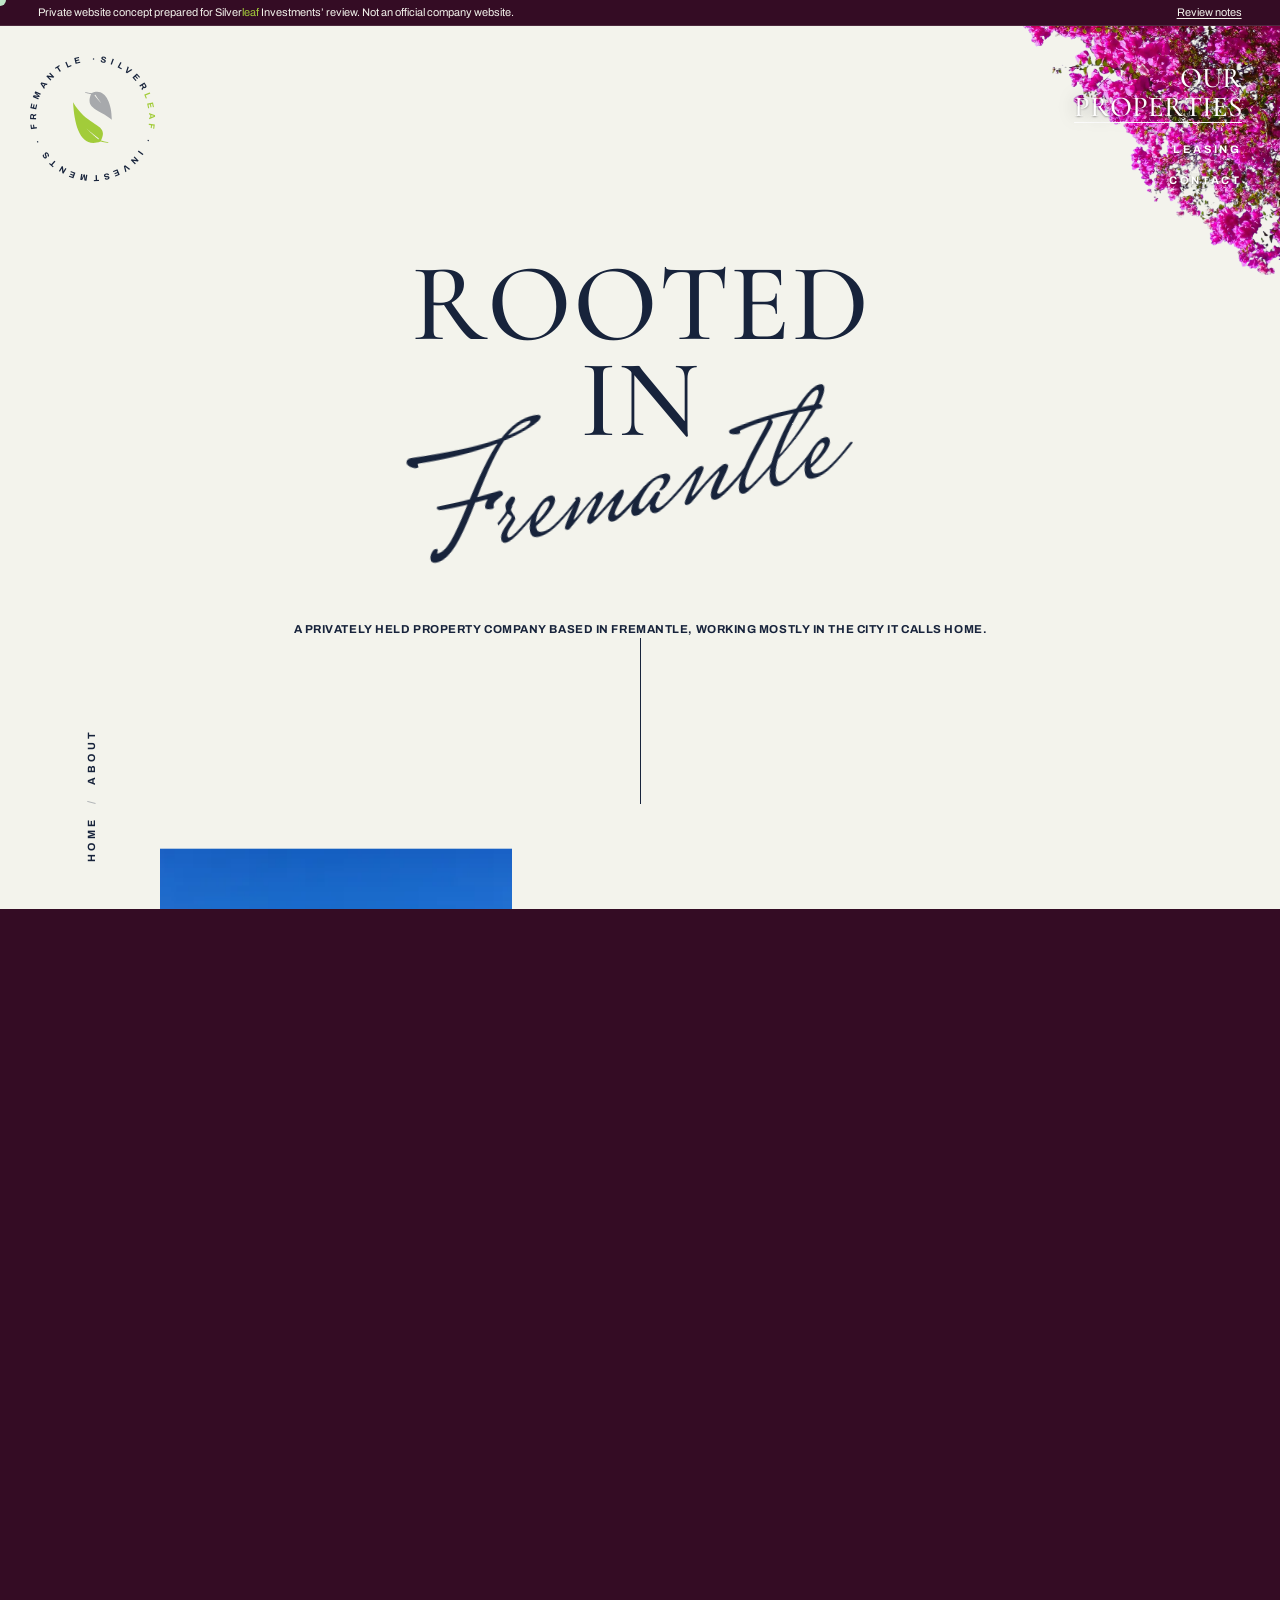
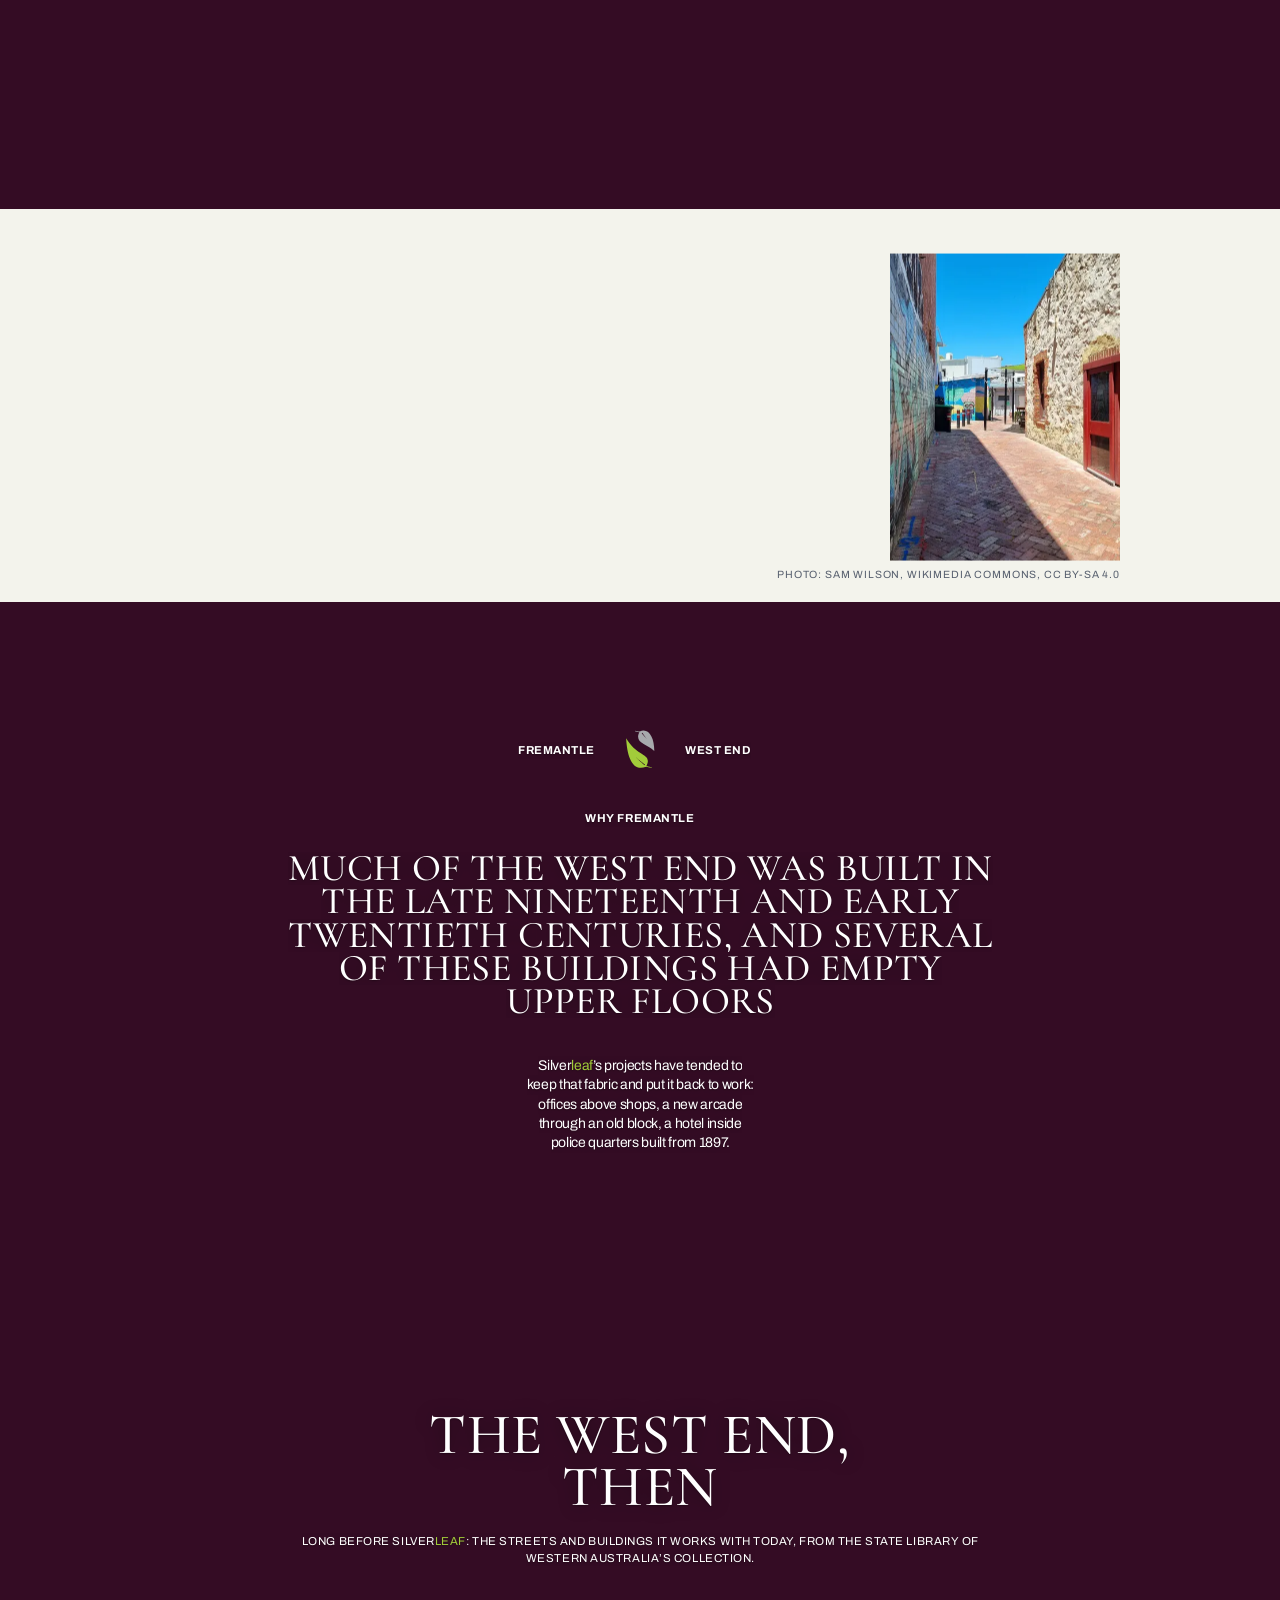
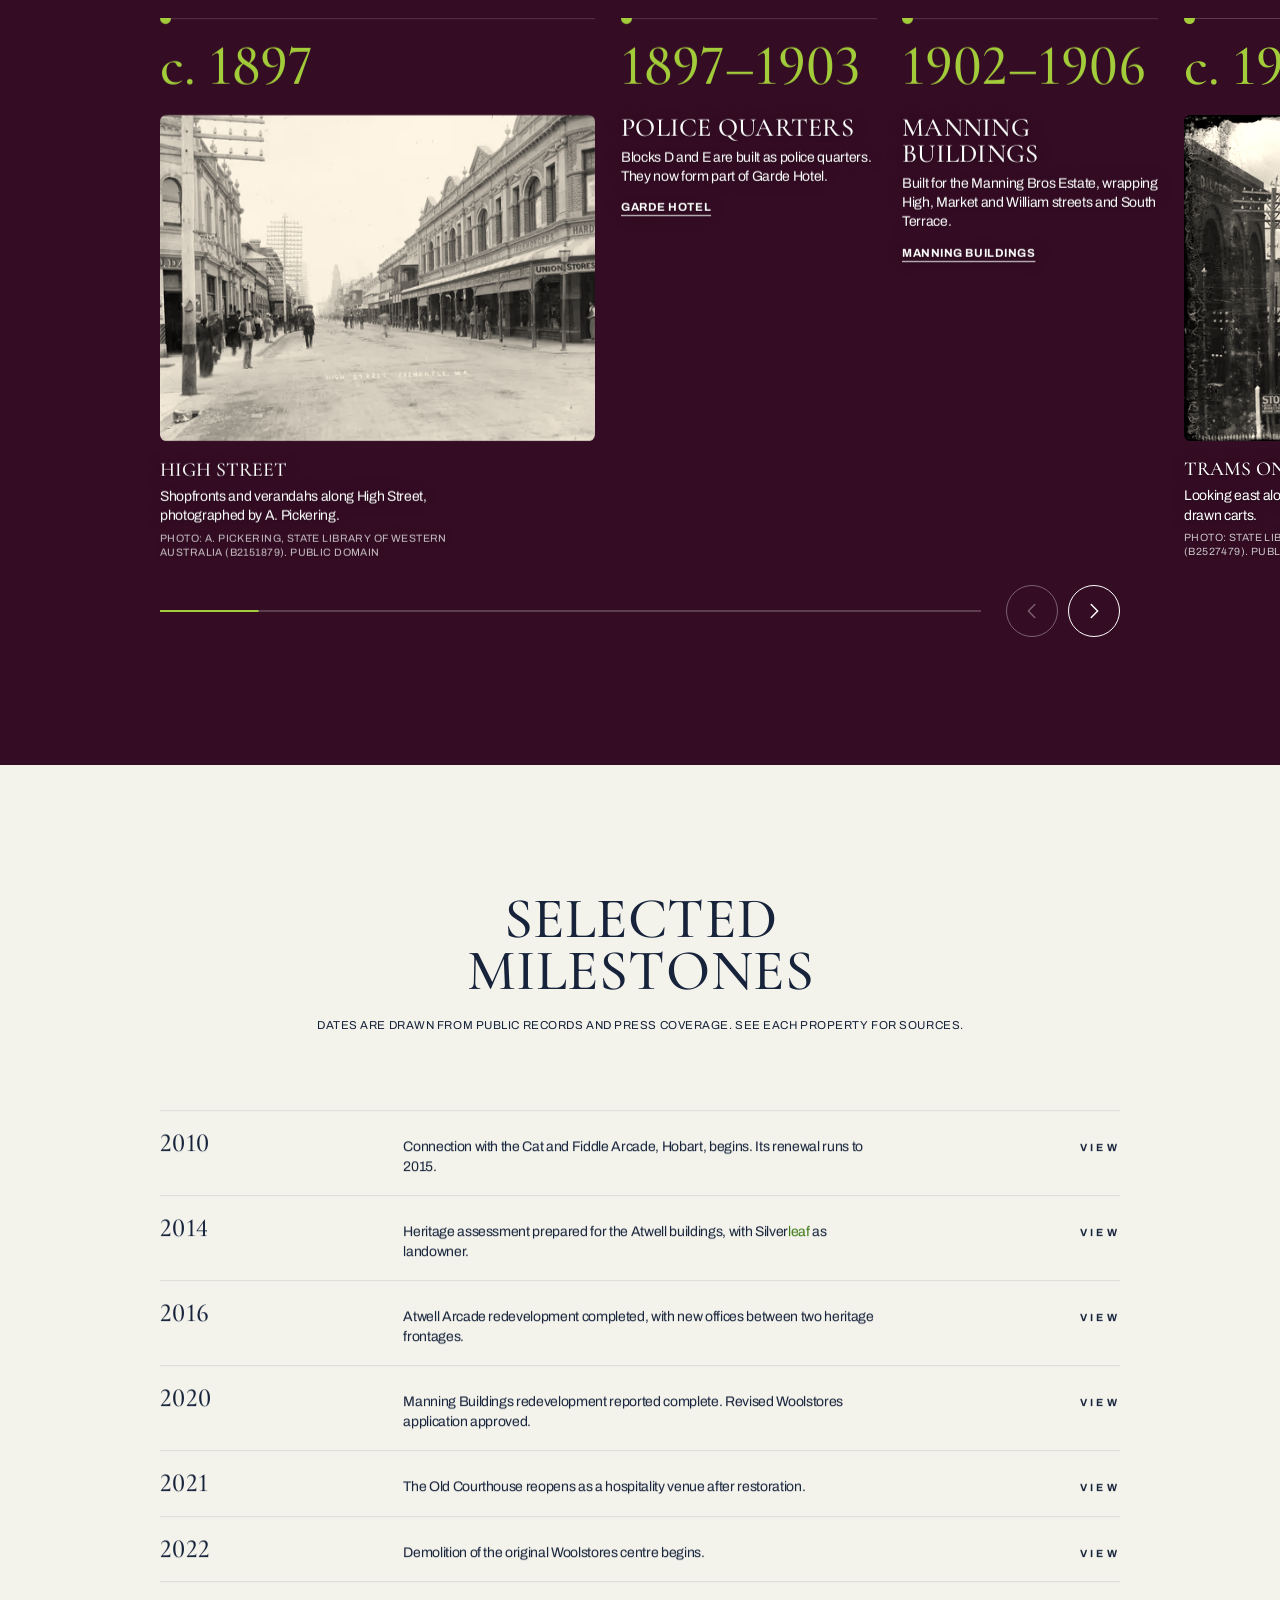
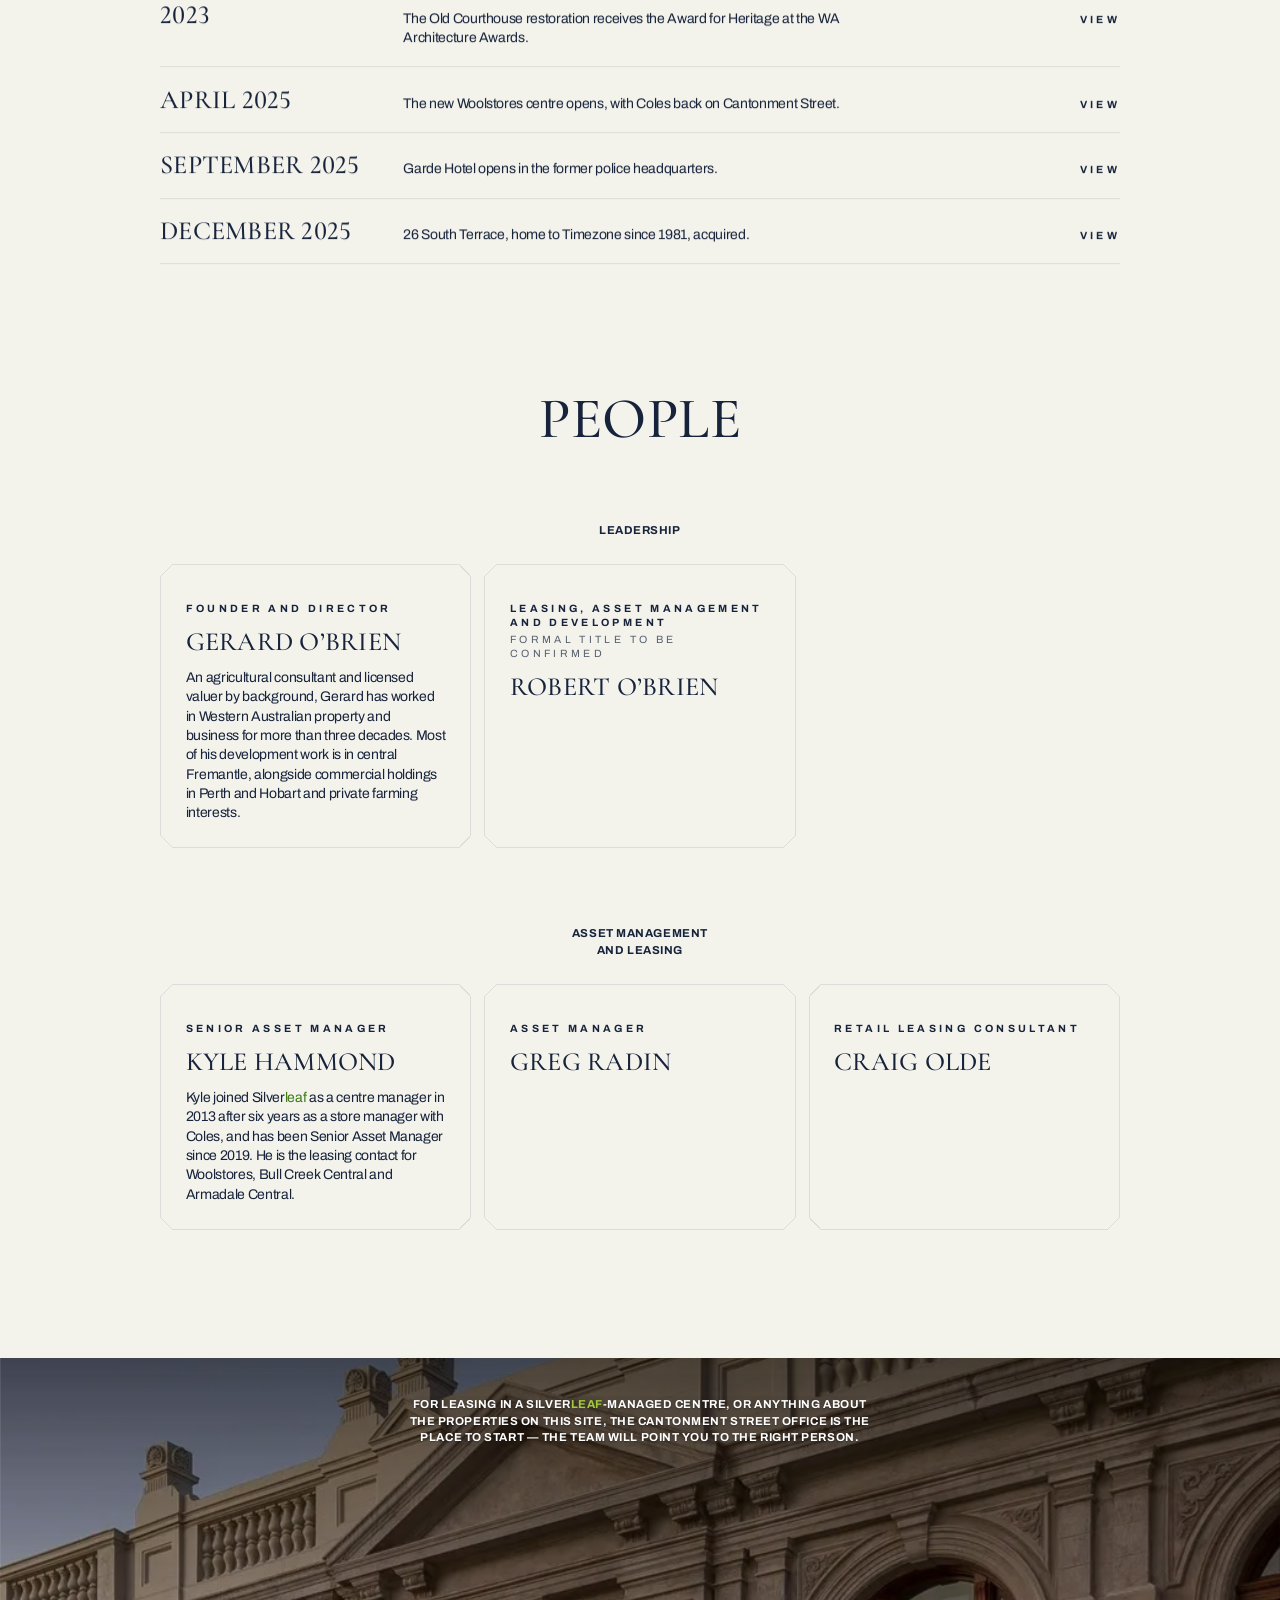
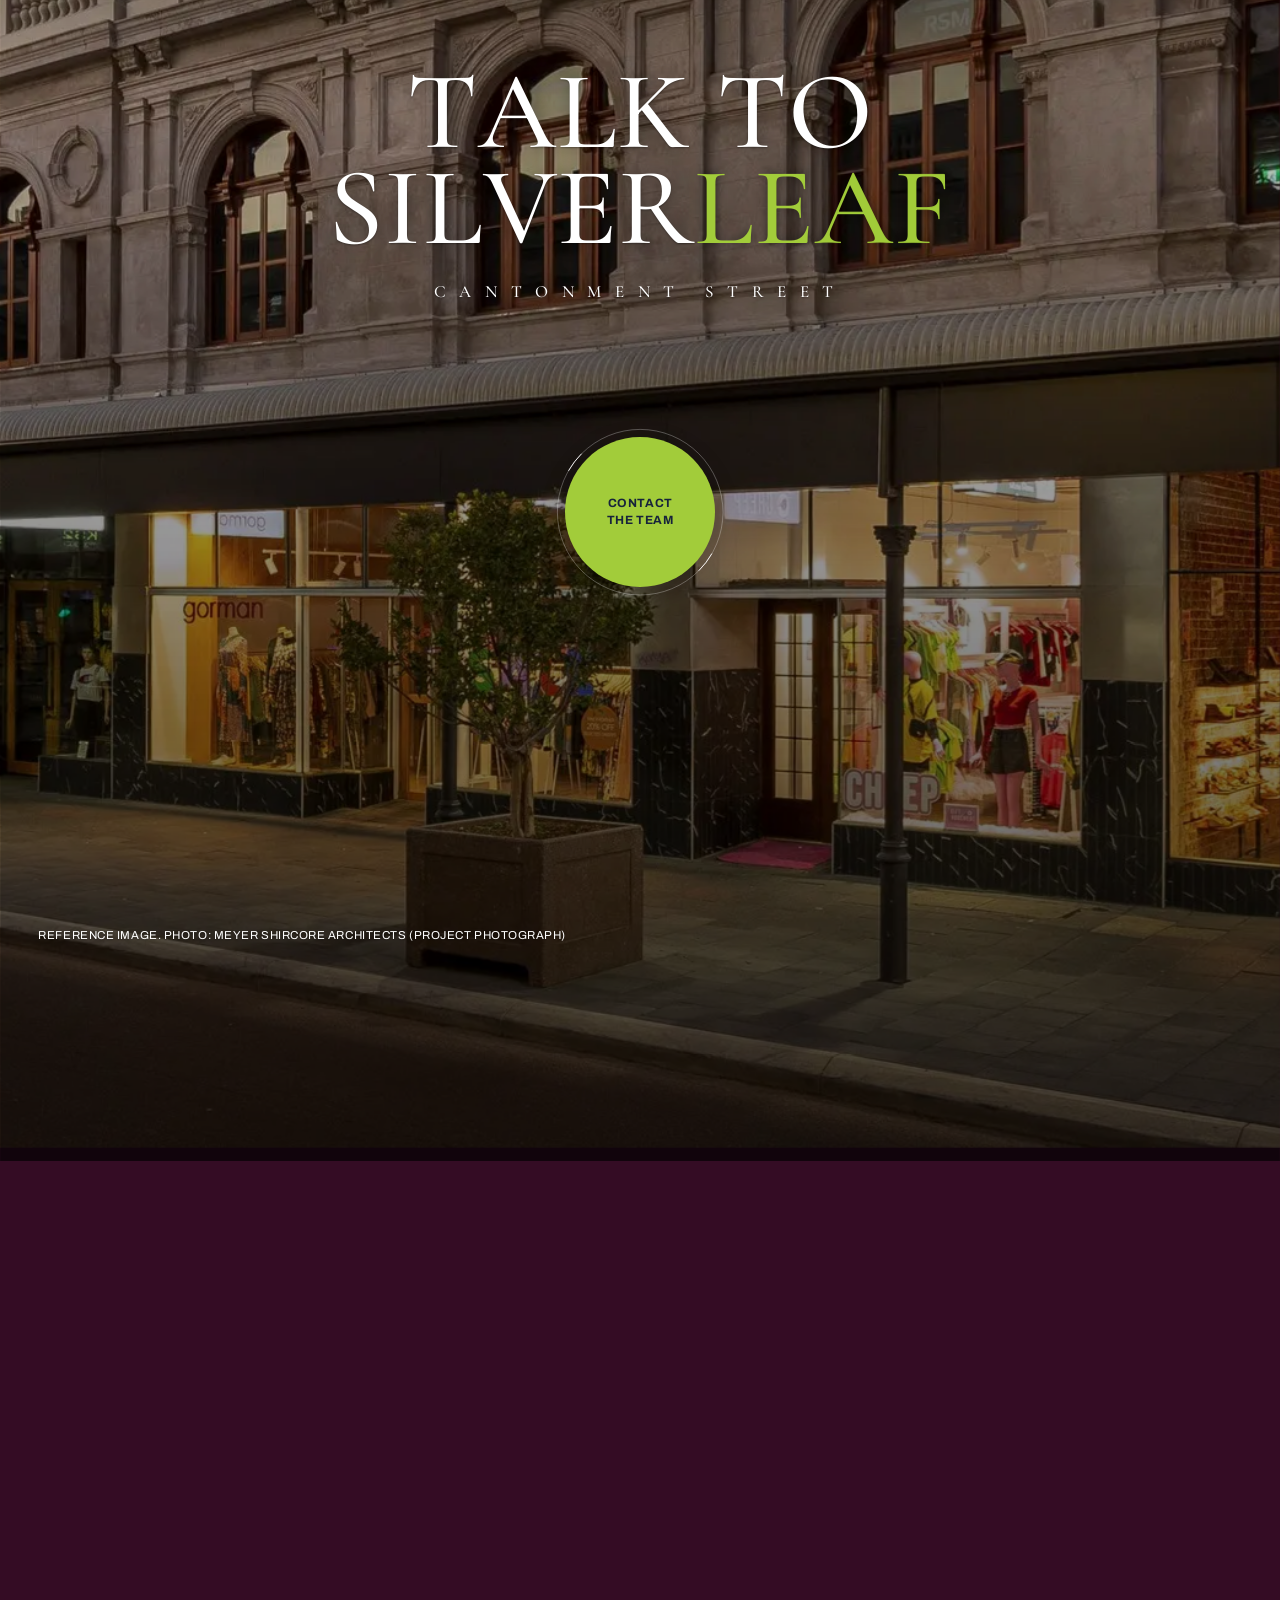
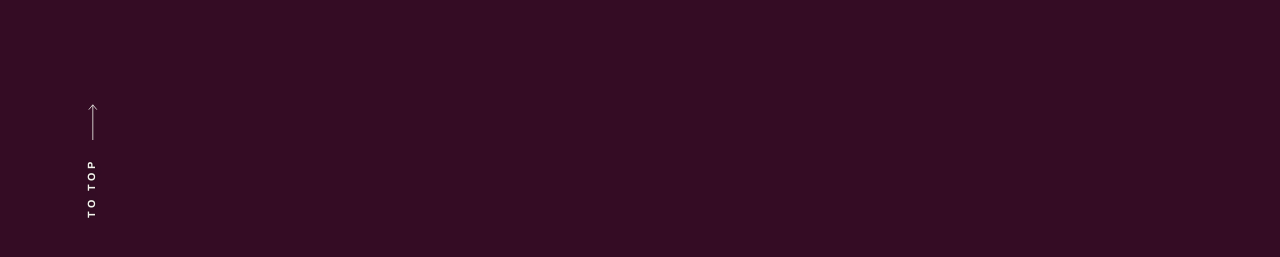
==== commit b4b9bba9: "Add then-and-now slider, West End history strip, map, hover previews, cursor, page wipe and Fremantl" ====
--- a/about/index.html
+++ b/about/index.html
@@ -5,17 +5,25 @@
         if ('scrollRestoration' in history) history.scrollRestoration = 'manual';
         var reduce = window.matchMedia('(prefers-reduced-motion: reduce)').matches;
         if (!reduce) r.classList.add('motion');
+        // Arriving through the page-change wipe: start covered, and the stylesheet lifts the panel away.
+        try {
+          if (!reduce && sessionStorage.getItem('sl-wipe')) {
+            sessionStorage.removeItem('sl-wipe');
+            r.classList.add('wipe-in');
+          }
+        } catch (e) {
+          /* storage unavailable: no arrival wipe */
+        }
         r.style.setProperty('--svh', window.innerHeight + 'px');
         // Failsafe: if the motion script never runs, show everything.
         setTimeout(function () {
           if (!r.classList.contains('motion-ready')) r.classList.remove('motion');
         }, 4000);
       })();
-    </script><link rel="stylesheet" href="../assets/EraLayout.GsFCeU0r.css"><style>.fl-page{top:calc(var(--s96) * -1);right:calc(var(--s96) * -1);transform:scaleX(-1)}.page-themes{flex-direction:row;inset:0}.page-themes__l,.page-themes__r{flex-direction:column;flex:1;display:flex}.page-themes__top{height:15rem}@media (width<=991px){.fl-page{--fm:1;top:calc(var(--s24) * -1);right:calc(var(--s32) * -1)}.page-themes__top{height:40rem}}
+    </script><link rel="stylesheet" href="../assets/EraLayout.7Xu97_WC.css"><style>.fl-page{top:calc(var(--s96) * -1);right:calc(var(--s96) * -1);transform:scaleX(-1)}.page-themes{flex-direction:row;inset:0}.page-themes__l,.page-themes__r{flex-direction:column;flex:1;display:flex}.page-themes__top{height:15rem}@media (width<=991px){.fl-page{--fm:1;top:calc(var(--s24) * -1);right:calc(var(--s32) * -1)}.page-themes__top{height:40rem}}
 .decor i{display:block;position:absolute}.decor .dt,.decor .db{left:var(--dc);right:var(--dc);background:currentColor;height:1px}.decor .dt{top:0}.decor .db{bottom:0}.decor .dl,.decor .dr{top:var(--dc);bottom:var(--dc);background:currentColor;width:1px}.decor .dl{left:0}.decor .dr{right:0}.decor .dc{width:var(--dc);height:var(--dc)}.decor .tl{background:linear-gradient(to bottom right,#0000 calc(50% - .6px),currentColor calc(50% - .6px) calc(50% + .6px),#0000 calc(50% + .6px));top:0;left:0}.decor .br{background:linear-gradient(to bottom right,#0000 calc(50% - .6px),currentColor calc(50% - .6px) calc(50% + .6px),#0000 calc(50% + .6px));bottom:0;right:0}.decor .tr{background:linear-gradient(to bottom left,#0000 calc(50% - .6px),currentColor calc(50% - .6px) calc(50% + .6px),#0000 calc(50% + .6px));top:0;right:0}.decor .bl{background:linear-gradient(to bottom left,#0000 calc(50% - .6px),currentColor calc(50% - .6px) calc(50% + .6px),#0000 calc(50% + .6px));bottom:0;left:0}
-.about-sec{position:relative}.about-title{flex-direction:column;grid-area:1/4/2/8;align-items:center;display:flex}.about-title__a{margin-top:calc(72 * var(--u) * -1);margin-left:calc(40 * var(--u) * -1);transform:rotate(-12deg)}.about-cols{column-gap:var(--gap);grid-template-columns:repeat(10,1fr);align-items:start;display:grid}.about-l{grid-area:1/2/2/5}.about-l__img{aspect-ratio:4/5}.about-r{padding-top:var(--s272);grid-area:1/6/2/10}.about-prose{gap:var(--s12);max-width:calc(var(--cell-h) * 3 + var(--gap) * 2);flex-direction:column;display:flex}.about-r__img{width:calc(var(--cell-h) * 2 + var(--gap));aspect-ratio:3/4;margin-left:auto}.about-credit{margin-top:var(--s8);letter-spacing:.08em;opacity:.7}.about-r .about-credit{text-align:right}.about-why__lead,.about-ms__head,.about-people__head{grid-area:1/3/2/9}.ms-list{border-top:1px solid var(--line);grid-area:1/2/2/10}.ms-row{border-bottom:1px solid var(--line)}.ms-row__a{column-gap:var(--gap);padding:var(--s24) 0;color:var(--fg);grid-template-columns:repeat(8,1fr);align-items:baseline;display:grid}.ms-row__date{grid-column:1/3}.ms-row__text{grid-column:3/7}.ms-row__go{grid-column:8/9;justify-self:end;position:relative;overflow:clip}.people-list{gap:var(--gap);grid-area:1/2/2/10;grid-template-columns:repeat(3,1fr);display:grid}.person{padding:var(--s48) var(--s32) var(--s32);position:relative}.person__note{margin-top:var(--s4);opacity:.7}@media (width<=991px){.about-title,.about-why__lead,.about-ms__head,.about-people__head{grid-area:1/1/2/5}.about-cols{row-gap:var(--s64);grid-template-columns:1fr}.about-l,.about-r{grid-area:auto;padding-top:0}.about-why__desc,.ms-list,.people-list{grid-area:1/1/2/5}.ms-row__a{row-gap:var(--s8);grid-template-columns:1fr auto}.ms-row__date{grid-column:1/2}.ms-row__text{grid-area:2/1/auto/3}.ms-row__go{grid-area:1/2/auto/3}.people-list{grid-template-columns:1fr}}
-.logo-lockup{width:100%;height:auto;display:block;overflow:visible}.cta-w{position:relative}.cta-s{z-index:1;aspect-ratio:144/168;pointer-events:none;position:relative}.cta-desc{pointer-events:auto;grid-area:1/4/2/8}.cta-sec .lf{text-shadow:0 0 10px #0000008c}.cta-sec .grad.top{background-image:linear-gradient(#0000009e,#00000040 60%,#0000)}.cta-title{pointer-events:auto;grid-area:1/3/2/9}.cta-btn{flex-direction:column;align-items:center;display:flex}.img-p{object-fit:cover;flex:none;width:100%;height:140%}.cta-credit{z-index:2;left:var(--off);bottom:calc(var(--off) + var(--cell-v) * 2 + var(--gap) + var(--s16));position:absolute}.ftr-w{margin-top:calc((var(--off) + var(--cell-v) * 2 + var(--gap)) * -1);position:relative}.ftr-top{z-index:1200;left:0;top:calc(100% - var(--off));height:var(--cell-h);transform-origin:0 0;align-items:center;gap:var(--s24);color:var(--fg);position:absolute;transform:rotate(-90deg)}.ftr-top .sdown__arrow{transform:none}.ftr-s{z-index:1;height:var(--vh);flex-direction:column;justify-content:space-between;display:flex;position:relative}.ftr-s__t{flex:1}.ftr-s__b{flex-direction:column;flex:1;justify-content:flex-end;display:flex}.ftr-contact{flex-direction:column;grid-area:1/3/2/9;align-items:center;display:flex}.ftr-logo{width:calc(150 * var(--u));color:var(--fg)}.ftr-phone{color:var(--fg);white-space:nowrap}.ftr-address{padding:0 var(--s48);text-align:center;flex-direction:column;grid-area:2/5/3/7;align-items:center;display:flex}.ftr-info{flex-direction:column;grid-area:1/3/2/6;justify-content:flex-end;display:flex}.ftr-credits{flex-direction:column;grid-area:1/6/2/9;justify-content:flex-end;align-items:flex-end;display:flex}.ftr-bg{z-index:-1;bottom:100%;left:calc(var(--off) * -1);right:calc(var(--off) * -1);height:calc(var(--vh) * 2);background:var(--bg);position:absolute}@media (width<=991px){.cta-s{aspect-ratio:2/6}.cta-desc,.cta-title,.ftr-contact{grid-area:1/1/2/5}.ftr-address{margin:0 calc(var(--gap) * -1);grid-area:2/2/3/4;padding:0}.ftr-info{grid-area:1/1/2/3}.ftr-credits{grid-area:1/3/2/5}}
-</style></head><body class="on-light"><a class="skip" href="#main">Skip to content</a><aside class="notice" aria-label="Concept notice"><span>Private website concept prepared for Silver<span class="lf">leaf</span> Investments’ review. Not an official company website.</span><a href="../review-notes/index.html">Review notes</a></aside><header class="hdr"><a class="hdr-logo on-light" data-theme href="../" aria-label="Silverleaf Investments, home"><span class="symbol hdr-logo__sym"><svg class="logo-mark leaf-mark" viewBox="31.42 0.2 40 40" aria-hidden="true"><path fill="var(--logo-grey, #A7A9AC)" fill-rule="evenodd" d="M50.718 1.905 C44.854 14.170 57.644 14.059 66.083 22.031 C66.268 8.605 60.378 -2.847 50.718 1.905Z M52.982 3.493 L53.197 3.773 L53.413 4.052 L53.632 4.330 L53.851 4.607 L54.072 4.882 L54.294 5.156 L54.518 5.429 L54.743 5.700 L54.970 5.970 L55.198 6.239 L55.427 6.507 L55.658 6.773 L55.890 7.037 L56.123 7.301 L56.358 7.563 L56.594 7.824 L56.831 8.084 L57.070 8.342 L57.310 8.599 L57.552 8.854 L57.795 9.109 L58.039 9.362 L58.285 9.613 L58.315 9.587 L58.096 9.312 L57.878 9.036 L57.662 8.759 L57.448 8.482 L57.236 8.203 L57.025 7.923 L56.815 7.642 L56.607 7.360 L56.401 7.077 L56.196 6.793 L55.993 6.508 L55.792 6.222 L55.592 5.935 L55.394 5.648 L55.197 5.359 L55.002 5.069 L54.809 4.778 L54.617 4.486 L54.427 4.193 L54.238 3.899 L54.051 3.604 L53.866 3.308 L53.681 3.010Z"></path><path fill="var(--logo-grey, #A7A9AC)" d="M53.302 1.922 L52.980 1.925 L52.662 1.924 L52.344 1.919 L52.027 1.910 L51.710 1.897 L51.394 1.880 L51.077 1.858 L50.762 1.833 L50.447 1.804 L50.132 1.770 L49.817 1.733 L49.503 1.691 L49.190 1.645 L48.876 1.595 L48.564 1.541 L48.251 1.483 L47.939 1.421 L47.628 1.355 L47.317 1.285 L47.006 1.210 L46.696 1.132 L46.386 1.049 L46.075 0.961 L45.925 1.439 L46.233 1.546 L46.544 1.649 L46.856 1.748 L47.168 1.844 L47.482 1.935 L47.796 2.022 L48.112 2.105 L48.428 2.184 L48.745 2.259 L49.064 2.329 L49.383 2.396 L49.703 2.458 L50.024 2.517 L50.346 2.571 L50.669 2.621 L50.993 2.667 L51.317 2.709 L51.643 2.746 L51.970 2.780 L52.297 2.809 L52.625 2.834 L52.955 2.855 L53.282 2.872Z"></path><path fill="var(--leaf, #A2CC3A)" fill-rule="evenodd" d="M57.532 38.500 C64.951 23.866 48.748 29.249 36.760 8.724 C37.833 27.298 42.806 44.085 57.532 38.500Z M56.430 36.212 L56.016 35.909 L55.604 35.606 L55.193 35.301 L54.784 34.995 L54.375 34.687 L53.968 34.377 L53.561 34.067 L53.156 33.754 L52.752 33.440 L52.349 33.125 L51.947 32.808 L51.547 32.489 L51.147 32.169 L50.749 31.848 L50.351 31.525 L49.955 31.200 L49.560 30.874 L49.166 30.546 L48.773 30.217 L48.382 29.887 L47.991 29.554 L47.602 29.221 L47.214 28.885 L47.186 28.915 L47.551 29.276 L47.917 29.636 L48.284 29.994 L48.652 30.352 L49.022 30.707 L49.393 31.062 L49.766 31.415 L50.140 31.767 L50.515 32.117 L50.891 32.466 L51.269 32.814 L51.648 33.160 L52.028 33.505 L52.410 33.849 L52.793 34.191 L53.178 34.532 L53.563 34.872 L53.950 35.210 L54.339 35.547 L54.728 35.882 L55.119 36.216 L55.512 36.549 L55.905 36.880Z"></path><path fill="var(--leaf, #A2CC3A)" d="M56.141 37.900 L56.449 38.012 L56.760 38.121 L57.073 38.226 L57.386 38.327 L57.700 38.423 L58.014 38.516 L58.330 38.604 L58.646 38.688 L58.963 38.768 L59.280 38.843 L59.599 38.915 L59.918 38.982 L60.238 39.045 L60.559 39.104 L60.880 39.159 L61.202 39.210 L61.525 39.256 L61.849 39.299 L62.173 39.337 L62.498 39.371 L62.824 39.401 L63.150 39.427 L63.476 39.449 L63.524 38.951 L63.204 38.910 L62.886 38.866 L62.569 38.817 L62.254 38.764 L61.940 38.708 L61.627 38.647 L61.316 38.583 L61.006 38.515 L60.696 38.442 L60.389 38.366 L60.082 38.286 L59.776 38.202 L59.472 38.114 L59.169 38.022 L58.867 37.926 L58.567 37.826 L58.267 37.722 L57.969 37.615 L57.672 37.503 L57.376 37.388 L57.081 37.269 L56.788 37.146 L56.493 37.017Z"></path></svg></span><span class="hdr-logo__ring" data-logo-ring aria-hidden="true"><svg viewBox="0 0 120 120"><defs><path id="ring" d="M60,60 m-47,0 a47,47 0 1,1 94,0 a47,47 0 1,1 -94,0"></path></defs><text><textPath href="#ring" startOffset="0" textLength="292">SILVER<tspan class="ring-leaf">LEAF</tspan> · INVESTMENTS · FREMANTLE · </textPath></text></svg></span></a><nav class="hdr-nav on-light" data-theme aria-label="Main"><div class="hdr-nav__list desk-f"><a class="u-link hdr-nav__main h6" href="../portfolio/index.html"><span class="u-link__t">Our<br>Properties</span><span class="u-link__line" aria-hidden="true"></span></a><span class="u24" aria-hidden="true"></span><a class="nav-l2 l2" href="../leasing/index.html"><span class="roll"><span class="roll__t">Leasing</span><span class="roll__t" aria-hidden="true">Leasing</span></span></a><span class="nav-gap" aria-hidden="true"></span><a class="nav-l2 l2" href="../contact/index.html"><span class="roll"><span class="roll__t">Contact</span><span class="roll__t" aria-hidden="true">Contact</span></span></a></div><button class="hdr-menu-btn mob-f l2" type="button" aria-expanded="false" aria-controls="menu" data-menu-btn><span data-menu-label>Menu</span><span class="hdr-menu-btn__ico" aria-hidden="true"><i></i><i></i></span></button></nav></header><nav class="crumbs desk-f on-light" data-theme aria-label="Breadcrumb"><a class="l2 roll crumbs__item" href="../"><span class="roll__t">Home</span><span class="roll__t" aria-hidden="true">Home</span></a><span class="l2 crumbs__sep" aria-hidden="true">/</span><span class="l2 crumbs__item is-active" aria-current="page">About</span></nav><div class="menu on-color" id="menu" data-menu hidden><nav class="menu__list" aria-label="Menu"><a class="h3" href="../">Home</a><a class="h3" href="../portfolio/index.html">Our properties</a><a class="h3" href="../about/index.html">About</a><a class="h3" href="../leasing/index.html">Leasing</a><a class="h3" href="../contact/index.html">Contact</a></nav><p class="l1 menu__foot">Level 2, 25 Cantonment Street, Fremantle WA 6160<br><a href="tel:+61893355492">08 9335 5492</a></p></div><div class="tips" data-tips aria-hidden="true"></div><main id="main" tabindex="-1"><section class="section clip on-light about-sec" aria-labelledby="about-title"><div class="flower fl-page" style="--fo:0% 0%;--fsc:0.55" aria-hidden="true"><img src="../assets/bloom-hang.AHL8korQ_Z1L3aWa.webp" alt="" width="900" height="977" loading="lazy" decoding="async"></div><div class="themes page-themes" aria-hidden="true"><div class="page-themes__l" data-bg="light"></div><div class="page-themes__r"><div class="page-themes__top" data-bg="color"></div><div class="themes__fill" data-bg="light"></div></div></div><div class="ctn"><div class="u48"></div><div class="u272"></div><div class="grid"><div class="about-title"><h1 id="about-title" class="h1 ac" data-r="h">Rooted<br>in<span class="vh"> Fremantle</span></h1><div class="about-title__a" aria-hidden="true"><p class="a1 ac" data-r="a">Fremantle</p></div></div></div><div class="u96"></div><div class="grid"><div class="lead"><p class="l1 ac" data-r="p">A privately held property company based in Fremantle, working mostly in the city it calls home.</p></div></div><div class="divider"><div class="line-v" data-r="line"></div></div><div class="u96"></div><div class="about-cols"><div class="about-l" data-par="ctn-down" data-mob="off"><div class="about-l__img"><div class="img-w" data-r="slide"><picture><source srcset="../assets/manning-corner.X_U4zFFT_11xkef.webp 500w, ../assets/manning-corner.X_U4zFFT_Z2ppcxt.webp 800w, ../assets/manning-corner.X_U4zFFT_Z1WRKDD.webp 1200w" type="image/webp" sizes="(min-width: 992px) 37vw, 90vw"><img src="../assets/manning-corner.X_U4zFFT_20Ml8M.webp" srcset="../assets/manning-corner.X_U4zFFT_11xkef.webp 500w, ../assets/manning-corner.X_U4zFFT_Z2ppcxt.webp 800w, ../assets/manning-corner.X_U4zFFT_Z1WRKDD.webp 1200w" alt="The curved corner of the Manning Buildings facing the High Street Mall, Fremantle." sizes="(min-width: 992px) 37vw, 90vw" loading="lazy" style="object-position:50% 55%" decoding="async" width="2400" height="1800" class="img"></picture></div></div><p class="l2 reg about-credit">Photo: Gnangcomapp, Wikimedia Commons, CC BY-SA 4.0</p></div><div class="about-r" data-par="ctn-up" data-mob="off"><div class="red-line"></div><p class="h5" data-r="p">Retail, commercial and hospitality property, from Cantonment Street</p><div class="u32"></div><div class="about-prose"><p class="p1" data-r="p">Silver<span class="lf">leaf</span> Investments Pty Ltd invests in, develops and manages retail, commercial and hospitality property. It is based on Cantonment Street in Fremantle’s West End, with further holdings in Perth and Hobart.</p><p class="p1" data-r="p">Founder Gerard O’Brien had been developing and redeveloping property around central Fremantle for about 25 years by 2020. The work is mostly in the West End: heritage buildings on High Street, Market Street and Cantonment Street, the Woolstores centre, and the former police headquarters, which reopened as Garde Hotel in 2025.</p><p class="p1" data-r="p">Outside Fremantle it bought Bull Creek Central from Stockland in 2022 and manages Armadale Central, and has been connected with Hobart’s Cat and Fiddle Arcade since 2010.</p><p class="p1" data-r="p">Across those projects the work covers buying property, restoring heritage buildings for new uses, and managing and leasing centres, with outside architects on each project. On its leasing profile, Silver<span class="lf">leaf</span> describes itself as 100% Australian-owned and operated, with projects across the commercial, industrial and retail sectors. Its leasing team has also let office and medical suites in Hobart, at 22 Elizabeth Street and the Fitzgerald Building, 85 Collins Street.</p></div><div class="u64"></div><div class="about-r__img"><div class="img-w" data-r="slide"><picture><source srcset="../assets/atwell-laneway.B030Mtuk_1FXeQ.webp 400w, ../assets/atwell-laneway.B030Mtuk_Z16QmFq.webp 700w, ../assets/atwell-laneway.B030Mtuk_Z1AXyec.webp 1000w" type="image/webp" sizes="(min-width: 992px) 23vw, 60vw"><img src="../assets/atwell-laneway.B030Mtuk_Z1WW4sn.webp" srcset="../assets/atwell-laneway.B030Mtuk_1FXeQ.webp 400w, ../assets/atwell-laneway.B030Mtuk_Z16QmFq.webp 700w, ../assets/atwell-laneway.B030Mtuk_Z1AXyec.webp 1000w" alt="A brick-paved laneway beside Atwell Arcade, Fremantle, between limestone and brick walls." sizes="(min-width: 992px) 23vw, 60vw" loading="lazy" style="object-position:50% 60%" decoding="async" width="1351" height="2400" class="img"></picture></div></div><p class="l2 reg about-credit">Photo: Sam Wilson, Wikimedia Commons, CC BY-SA 4.0</p></div></div><div class="u160"></div></div></section><section class="section clip on-color about-why" data-bg="color" aria-labelledby="why-title"><div class="ctn"><div class="u160"></div><div class="s-logo"><div class="s-logo__l"><p class="l1 ac" data-r="p">Fremantle</p></div><span class="symbol" data-r="ctn"><svg class="logo-mark leaf-mark" viewBox="31.42 0.2 40 40" aria-hidden="true"><path fill="var(--logo-grey, #A7A9AC)" fill-rule="evenodd" d="M50.718 1.905 C44.854 14.170 57.644 14.059 66.083 22.031 C66.268 8.605 60.378 -2.847 50.718 1.905Z M52.982 3.493 L53.197 3.773 L53.413 4.052 L53.632 4.330 L53.851 4.607 L54.072 4.882 L54.294 5.156 L54.518 5.429 L54.743 5.700 L54.970 5.970 L55.198 6.239 L55.427 6.507 L55.658 6.773 L55.890 7.037 L56.123 7.301 L56.358 7.563 L56.594 7.824 L56.831 8.084 L57.070 8.342 L57.310 8.599 L57.552 8.854 L57.795 9.109 L58.039 9.362 L58.285 9.613 L58.315 9.587 L58.096 9.312 L57.878 9.036 L57.662 8.759 L57.448 8.482 L57.236 8.203 L57.025 7.923 L56.815 7.642 L56.607 7.360 L56.401 7.077 L56.196 6.793 L55.993 6.508 L55.792 6.222 L55.592 5.935 L55.394 5.648 L55.197 5.359 L55.002 5.069 L54.809 4.778 L54.617 4.486 L54.427 4.193 L54.238 3.899 L54.051 3.604 L53.866 3.308 L53.681 3.010Z"></path><path fill="var(--logo-grey, #A7A9AC)" d="M53.302 1.922 L52.980 1.925 L52.662 1.924 L52.344 1.919 L52.027 1.910 L51.710 1.897 L51.394 1.880 L51.077 1.858 L50.762 1.833 L50.447 1.804 L50.132 1.770 L49.817 1.733 L49.503 1.691 L49.190 1.645 L48.876 1.595 L48.564 1.541 L48.251 1.483 L47.939 1.421 L47.628 1.355 L47.317 1.285 L47.006 1.210 L46.696 1.132 L46.386 1.049 L46.075 0.961 L45.925 1.439 L46.233 1.546 L46.544 1.649 L46.856 1.748 L47.168 1.844 L47.482 1.935 L47.796 2.022 L48.112 2.105 L48.428 2.184 L48.745 2.259 L49.064 2.329 L49.383 2.396 L49.703 2.458 L50.024 2.517 L50.346 2.571 L50.669 2.621 L50.993 2.667 L51.317 2.709 L51.643 2.746 L51.970 2.780 L52.297 2.809 L52.625 2.834 L52.955 2.855 L53.282 2.872Z"></path><path fill="var(--leaf, #A2CC3A)" fill-rule="evenodd" d="M57.532 38.500 C64.951 23.866 48.748 29.249 36.760 8.724 C37.833 27.298 42.806 44.085 57.532 38.500Z M56.430 36.212 L56.016 35.909 L55.604 35.606 L55.193 35.301 L54.784 34.995 L54.375 34.687 L53.968 34.377 L53.561 34.067 L53.156 33.754 L52.752 33.440 L52.349 33.125 L51.947 32.808 L51.547 32.489 L51.147 32.169 L50.749 31.848 L50.351 31.525 L49.955 31.200 L49.560 30.874 L49.166 30.546 L48.773 30.217 L48.382 29.887 L47.991 29.554 L47.602 29.221 L47.214 28.885 L47.186 28.915 L47.551 29.276 L47.917 29.636 L48.284 29.994 L48.652 30.352 L49.022 30.707 L49.393 31.062 L49.766 31.415 L50.140 31.767 L50.515 32.117 L50.891 32.466 L51.269 32.814 L51.648 33.160 L52.028 33.505 L52.410 33.849 L52.793 34.191 L53.178 34.532 L53.563 34.872 L53.950 35.210 L54.339 35.547 L54.728 35.882 L55.119 36.216 L55.512 36.549 L55.905 36.880Z"></path><path fill="var(--leaf, #A2CC3A)" d="M56.141 37.900 L56.449 38.012 L56.760 38.121 L57.073 38.226 L57.386 38.327 L57.700 38.423 L58.014 38.516 L58.330 38.604 L58.646 38.688 L58.963 38.768 L59.280 38.843 L59.599 38.915 L59.918 38.982 L60.238 39.045 L60.559 39.104 L60.880 39.159 L61.202 39.210 L61.525 39.256 L61.849 39.299 L62.173 39.337 L62.498 39.371 L62.824 39.401 L63.150 39.427 L63.476 39.449 L63.524 38.951 L63.204 38.910 L62.886 38.866 L62.569 38.817 L62.254 38.764 L61.940 38.708 L61.627 38.647 L61.316 38.583 L61.006 38.515 L60.696 38.442 L60.389 38.366 L60.082 38.286 L59.776 38.202 L59.472 38.114 L59.169 38.022 L58.867 37.926 L58.567 37.826 L58.267 37.722 L57.969 37.615 L57.672 37.503 L57.376 37.388 L57.081 37.269 L56.788 37.146 L56.493 37.017Z"></path></svg></span><div class="s-logo__r"><p class="l1 ac" data-r="p">West End</p></div></div><div class="u48"></div><div class="grid"><div class="s-title"><h2 id="why-title" class="l1 ac" data-r="p">Why Fremantle</h2></div></div><div class="u32"></div><div class="grid"><div class="about-why__lead"><p class="h4 ac" data-r="p">Much of the West End was built in the late nineteenth and early twentieth centuries, and several of these buildings had empty upper floors</p></div></div><div class="u48"></div><div class="grid"><div class="desc about-why__desc"><p class="p1 ac" data-r="p">Silver<span class="lf">leaf</span>’s projects have tended to keep that fabric and put it back to work: offices above shops, a new arcade through an old block, a hotel inside police quarters built from 1897.</p></div></div><div class="u160"></div></div></section><section class="section clip on-light about-ms" data-bg="light" aria-labelledby="ms-title"><div class="ctn"><div class="u160"></div><div class="grid"><div class="about-ms__head"><h2 id="ms-title" class="h3 ac" data-r="h">Selected<br>milestones</h2><div class="u24"></div><p class="l1 reg ac" data-r="p">Dates are drawn from public records and press coverage. See each property for sources.</p></div></div><div class="u96"></div><div class="grid"><ol class="ms-list" data-r="ctn"><li class="ms-row"><a class="ms-row__a roll-trigger" href="../portfolio/cat-and-fiddle-arcade/index.html"><span class="h5 ms-row__date">2010</span><span class="p1 ms-row__text">Connection with the Cat and Fiddle Arcade, Hobart, begins. Its renewal runs to 2015.</span><span class="l2 ms-row__go roll" aria-hidden="true"><span class="roll__t">View</span><span class="roll__t">View</span></span></a></li><li class="ms-row"><a class="ms-row__a roll-trigger" href="../portfolio/atwell-arcade/index.html"><span class="h5 ms-row__date">2014</span><span class="p1 ms-row__text">Heritage assessment prepared for the Atwell buildings, with Silver<span class="lf">leaf</span> as landowner.</span><span class="l2 ms-row__go roll" aria-hidden="true"><span class="roll__t">View</span><span class="roll__t">View</span></span></a></li><li class="ms-row"><a class="ms-row__a roll-trigger" href="../portfolio/atwell-arcade/index.html"><span class="h5 ms-row__date">2016</span><span class="p1 ms-row__text">Atwell Arcade redevelopment completed, with new offices between two heritage frontages.</span><span class="l2 ms-row__go roll" aria-hidden="true"><span class="roll__t">View</span><span class="roll__t">View</span></span></a></li><li class="ms-row"><a class="ms-row__a roll-trigger" href="../portfolio/manning-buildings/index.html"><span class="h5 ms-row__date">2020</span><span class="p1 ms-row__text">Manning Buildings redevelopment reported complete. Revised Woolstores application approved.</span><span class="l2 ms-row__go roll" aria-hidden="true"><span class="roll__t">View</span><span class="roll__t">View</span></span></a></li><li class="ms-row"><a class="ms-row__a roll-trigger" href="../portfolio/old-courthouse/index.html"><span class="h5 ms-row__date">2021</span><span class="p1 ms-row__text">The Old Courthouse reopens as a hospitality venue after restoration.</span><span class="l2 ms-row__go roll" aria-hidden="true"><span class="roll__t">View</span><span class="roll__t">View</span></span></a></li><li class="ms-row"><a class="ms-row__a roll-trigger" href="../portfolio/woolstores/index.html"><span class="h5 ms-row__date">2022</span><span class="p1 ms-row__text">Demolition of the original Woolstores centre begins.</span><span class="l2 ms-row__go roll" aria-hidden="true"><span class="roll__t">View</span><span class="roll__t">View</span></span></a></li><li class="ms-row"><a class="ms-row__a roll-trigger" href="../portfolio/old-courthouse/index.html"><span class="h5 ms-row__date">2023</span><span class="p1 ms-row__text">The Old Courthouse restoration receives the Award for Heritage at the WA Architecture Awards.</span><span class="l2 ms-row__go roll" aria-hidden="true"><span class="roll__t">View</span><span class="roll__t">View</span></span></a></li><li class="ms-row"><a class="ms-row__a roll-trigger" href="../portfolio/woolstores/index.html"><span class="h5 ms-row__date">April 2025</span><span class="p1 ms-row__text">The new Woolstores centre opens, with Coles back on Cantonment Street.</span><span class="l2 ms-row__go roll" aria-hidden="true"><span class="roll__t">View</span><span class="roll__t">View</span></span></a></li><li class="ms-row"><a class="ms-row__a roll-trigger" href="../portfolio/garde-hotel/index.html"><span class="h5 ms-row__date">September 2025</span><span class="p1 ms-row__text">Garde Hotel opens in the former police headquarters.</span><span class="l2 ms-row__go roll" aria-hidden="true"><span class="roll__t">View</span><span class="roll__t">View</span></span></a></li><li class="ms-row"><a class="ms-row__a roll-trigger" href="../portfolio/26-south-terrace/index.html"><span class="h5 ms-row__date">December 2025</span><span class="p1 ms-row__text">26 South Terrace, home to Timezone since 1981, acquired.</span><span class="l2 ms-row__go roll" aria-hidden="true"><span class="roll__t">View</span><span class="roll__t">View</span></span></a></li></ol></div><div class="u160"></div></div></section><section class="section clip on-light about-people" data-bg="light" aria-labelledby="people-title"><div class="ctn"><div class="grid"><div class="about-people__head"><h2 id="people-title" class="h3 ac" data-r="h">People</h2></div></div><div class="u96"></div><div class="grid"><div class="s-title"><h3 class="l1 ac" data-r="p">Leadership</h3></div></div><div class="u32"></div><div class="grid"><ul class="people-list" data-r="ctn"><li class="person"><p class="l2">Founder and Director</p><div class="u16"></div><p class="h5">Gerard O’Brien</p><div class="u16"></div><p class="p1">An agricultural consultant and licensed valuer by background, Gerard has worked in Western Australian property and business for more than three decades. Most of his development work is in central Fremantle, alongside commercial holdings in Perth and Hobart and private farming interests.</p><span class="decor" style="--dc:var(--s16)" aria-hidden="true"><i class="dt"></i><i class="db"></i><i class="dl"></i><i class="dr"></i><i class="dc tl"></i><i class="dc tr"></i><i class="dc bl"></i><i class="dc br"></i></span></li><li class="person"><p class="l2">Leasing, asset management and development</p><p class="l2 reg person__note">Formal title to be confirmed</p><div class="u16"></div><p class="h5">Robert O’Brien</p><span class="decor" style="--dc:var(--s16)" aria-hidden="true"><i class="dt"></i><i class="db"></i><i class="dl"></i><i class="dr"></i><i class="dc tl"></i><i class="dc tr"></i><i class="dc bl"></i><i class="dc br"></i></span></li></ul></div><div class="u96"></div><div class="grid"><div class="s-title"><h3 class="l1 ac" data-r="p">Asset management and leasing</h3></div></div><div class="u32"></div><div class="grid"><ul class="people-list" data-r="ctn"><li class="person"><p class="l2">Senior Asset Manager</p><div class="u16"></div><p class="h5">Kyle Hammond</p><div class="u16"></div><p class="p1">Kyle joined Silver<span class="lf">leaf</span> as a centre manager in 2013 after six years as a store manager with Coles, and has been Senior Asset Manager since 2019. He is the leasing contact for Woolstores, Bull Creek Central and Armadale Central.</p><span class="decor" style="--dc:var(--s16)" aria-hidden="true"><i class="dt"></i><i class="db"></i><i class="dl"></i><i class="dr"></i><i class="dc tl"></i><i class="dc tr"></i><i class="dc bl"></i><i class="dc br"></i></span></li><li class="person"><p class="l2">Asset Manager</p><div class="u16"></div><p class="h5">Greg Radin</p><span class="decor" style="--dc:var(--s16)" aria-hidden="true"><i class="dt"></i><i class="db"></i><i class="dl"></i><i class="dr"></i><i class="dc tl"></i><i class="dc tr"></i><i class="dc bl"></i><i class="dc br"></i></span></li><li class="person"><p class="l2">Retail Leasing Consultant</p><div class="u16"></div><p class="h5">Craig Olde</p><span class="decor" style="--dc:var(--s16)" aria-hidden="true"><i class="dt"></i><i class="db"></i><i class="dl"></i><i class="dr"></i><i class="dc tl"></i><i class="dc tr"></i><i class="dc bl"></i><i class="dc br"></i></span></li></ul></div><div class="u96"></div><div class="u64"></div></div></section><section class="section on-color cta-sec" data-bg="color" aria-labelledby="cta-title"><div class="ctn cta-clip" data-footer-clip><div class="cta-w"><div class="cta-s"><div class="u48"></div><div class="grid"><div class="cta-desc"><p class="l1 ac" data-r="p">For leasing in a Silver<span class="lf">leaf</span>-managed centre, or anything about the properties on this site, the Cantonment Street office is the place to start — the team will point you to the right person.</p></div></div><div class="u272"></div><div class="grid"><div class="cta-title"><h2 id="cta-title" class="h1 ac" data-r="h">Talk to<br>Silver<span class="lf">leaf</span></h2><div class="u32"></div><p class="c1 ac" data-r="h">Cantonment Street</p><div class="u160"></div><div class="cta-btn"><div class="btn-circle roll-trigger" data-btn-circle data-magnetic data-r="ctn"><span class="btn-circle__label l1" data-magnetic-inner aria-hidden="true"><span class="roll"><span class="roll__t">Contact the team</span><span class="roll__t" aria-hidden="true">Contact the team</span></span></span><span class="btn-circle__bg" aria-hidden="true"><svg viewBox="0 0 208 208"><circle class="arc" cx="104" cy="104" r="103.5" fill="none" stroke="currentColor" stroke-width="1" transform="rotate(-150 104 104)" style="stroke-dasharray:27.12 650.31"></circle><circle class="arc" cx="104" cy="104" r="103.5" fill="none" stroke="currentColor" stroke-width="1" transform="rotate(30 104 104)" style="stroke-dasharray:27.12 650.31"></circle><circle class="track" cx="104" cy="104" r="103.5" fill="none" stroke-width="1"></circle></svg></span><a class="btn-circle__link" href="../contact/index.html" aria-label="Contact the team"></a></div></div></div></div></div><div class="w-bg"><div class="img-w" data-par-w><img class="img-p" data-par="img" src="../assets/manning-dusk.BoLgAfOb_Z1BKr9H.webp" alt="The restored Manning Buildings, Fremantle, at dusk: arched upper windows above lit shopfronts under the street verandah." width="2400" height="1600" loading="lazy" style="object-position:60% 45%"><div class="grad top x4"></div><div class="grad"></div><div class="grad"></div></div><p class="cta-credit l1 reg">Reference image. Photo: Meyer Shircore Architects (project photograph)</p></div></div></div></section><footer class="section on-dark ftr-sec" data-bg="dark" aria-label="Contact details"><div class="ctn"><div class="ftr-w" data-footer><a class="ftr-top desk-f" href="#main" data-to-top><span class="l2">To top</span><span class="sdown__arrow"><svg viewBox="0 0 48 12"><path d="M0 6h44M38 1l6 5-6 5" fill="none" stroke="currentColor" stroke-width="1"></path></svg></span></a><div class="ftr-s" data-footer-s><div class="ftr-s__t"></div><div class="ftr-s__c"><div class="grid"><div class="ftr-contact"><div class="ftr-logo" data-text="ctn"><svg class="logo-lockup" viewBox="-1 -0.5 107 66" role="img" aria-label="Silverleaf"><path fill="var(--logo-grey, #A7A9AC)" fill-rule="evenodd" d="M50.718 1.905 C44.854 14.170 57.644 14.059 66.083 22.031 C66.268 8.605 60.378 -2.847 50.718 1.905Z M52.982 3.493 L53.197 3.773 L53.413 4.052 L53.632 4.330 L53.851 4.607 L54.072 4.882 L54.294 5.156 L54.518 5.429 L54.743 5.700 L54.970 5.970 L55.198 6.239 L55.427 6.507 L55.658 6.773 L55.890 7.037 L56.123 7.301 L56.358 7.563 L56.594 7.824 L56.831 8.084 L57.070 8.342 L57.310 8.599 L57.552 8.854 L57.795 9.109 L58.039 9.362 L58.285 9.613 L58.315 9.587 L58.096 9.312 L57.878 9.036 L57.662 8.759 L57.448 8.482 L57.236 8.203 L57.025 7.923 L56.815 7.642 L56.607 7.360 L56.401 7.077 L56.196 6.793 L55.993 6.508 L55.792 6.222 L55.592 5.935 L55.394 5.648 L55.197 5.359 L55.002 5.069 L54.809 4.778 L54.617 4.486 L54.427 4.193 L54.238 3.899 L54.051 3.604 L53.866 3.308 L53.681 3.010Z"></path><path fill="var(--logo-grey, #A7A9AC)" d="M53.302 1.922 L52.980 1.925 L52.662 1.924 L52.344 1.919 L52.027 1.910 L51.710 1.897 L51.394 1.880 L51.077 1.858 L50.762 1.833 L50.447 1.804 L50.132 1.770 L49.817 1.733 L49.503 1.691 L49.190 1.645 L48.876 1.595 L48.564 1.541 L48.251 1.483 L47.939 1.421 L47.628 1.355 L47.317 1.285 L47.006 1.210 L46.696 1.132 L46.386 1.049 L46.075 0.961 L45.925 1.439 L46.233 1.546 L46.544 1.649 L46.856 1.748 L47.168 1.844 L47.482 1.935 L47.796 2.022 L48.112 2.105 L48.428 2.184 L48.745 2.259 L49.064 2.329 L49.383 2.396 L49.703 2.458 L50.024 2.517 L50.346 2.571 L50.669 2.621 L50.993 2.667 L51.317 2.709 L51.643 2.746 L51.970 2.780 L52.297 2.809 L52.625 2.834 L52.955 2.855 L53.282 2.872Z"></path><path fill="var(--leaf, #A2CC3A)" fill-rule="evenodd" d="M57.532 38.500 C64.951 23.866 48.748 29.249 36.760 8.724 C37.833 27.298 42.806 44.085 57.532 38.500Z M56.430 36.212 L56.016 35.909 L55.604 35.606 L55.193 35.301 L54.784 34.995 L54.375 34.687 L53.968 34.377 L53.561 34.067 L53.156 33.754 L52.752 33.440 L52.349 33.125 L51.947 32.808 L51.547 32.489 L51.147 32.169 L50.749 31.848 L50.351 31.525 L49.955 31.200 L49.560 30.874 L49.166 30.546 L48.773 30.217 L48.382 29.887 L47.991 29.554 L47.602 29.221 L47.214 28.885 L47.186 28.915 L47.551 29.276 L47.917 29.636 L48.284 29.994 L48.652 30.352 L49.022 30.707 L49.393 31.062 L49.766 31.415 L50.140 31.767 L50.515 32.117 L50.891 32.466 L51.269 32.814 L51.648 33.160 L52.028 33.505 L52.410 33.849 L52.793 34.191 L53.178 34.532 L53.563 34.872 L53.950 35.210 L54.339 35.547 L54.728 35.882 L55.119 36.216 L55.512 36.549 L55.905 36.880Z"></path><path fill="var(--leaf, #A2CC3A)" d="M56.141 37.900 L56.449 38.012 L56.760 38.121 L57.073 38.226 L57.386 38.327 L57.700 38.423 L58.014 38.516 L58.330 38.604 L58.646 38.688 L58.963 38.768 L59.280 38.843 L59.599 38.915 L59.918 38.982 L60.238 39.045 L60.559 39.104 L60.880 39.159 L61.202 39.210 L61.525 39.256 L61.849 39.299 L62.173 39.337 L62.498 39.371 L62.824 39.401 L63.150 39.427 L63.476 39.449 L63.524 38.951 L63.204 38.910 L62.886 38.866 L62.569 38.817 L62.254 38.764 L61.940 38.708 L61.627 38.647 L61.316 38.583 L61.006 38.515 L60.696 38.442 L60.389 38.366 L60.082 38.286 L59.776 38.202 L59.472 38.114 L59.169 38.022 L58.867 37.926 L58.567 37.826 L58.267 37.722 L57.969 37.615 L57.672 37.503 L57.376 37.388 L57.081 37.269 L56.788 37.146 L56.493 37.017Z"></path><path fill="currentColor" d="M0.026840490797545913 59.507285276073624H0.8991564417177913L1.3688650306748467 61.936349693251536Q1.8654141104294477 62.56710122699387 3.079946319018405 63.050230061349694Q4.294478527607362 63.533358895705526 5.475460122699387 63.533358895705526Q7.354294478527608 63.533358895705526 8.40778374233129 62.57381134969326Q9.46127300613497 61.614263803680984 9.46127300613497 59.923312883435585Q9.46127300613497 58.95705521472393 9.051955521472394 58.326303680981596Q8.642638036809817 57.69555214723927 7.978335889570553 57.25939417177915Q7.314033742331288 56.82323619631902 6.468558282208589 56.52128067484663Q5.623082822085889 56.219325153374236 4.730636503067484 55.91065950920246Q3.8381901840490795 55.60199386503068 2.9927147239263805 55.22622699386503Q2.147239263803681 54.85046012269939 1.4829371165644172 54.27338957055215Q0.8186349693251533 53.69631901840491 0.40931748466257667 52.84413343558282Q0.0 51.99194785276074 0.0 50.74386503067485Q0.0 48.59662576687117 1.6104294478527608 47.375383435582826Q3.2208588957055215 46.15414110429448 6.079371165644172 46.15414110429448Q8.253450920245399 46.15414110429448 10.80329754601227 46.73121165644172V50.47546012269939H9.930981595092025L9.46127300613497 48.27453987730061Q8.092407975460123 47.28144171779141 6.079371165644172 47.28144171779141Q4.281058282208589 47.28144171779141 3.2678297546012267 48.01284509202454Q2.254601226993865 48.74424846625767 2.254601226993865 50.03259202453988Q2.254601226993865 50.90490797546013 2.6639187116564416 51.48197852760737Q3.073236196319018 52.0590490797546 3.737538343558282 52.46836656441718Q4.401840490797547 52.87768404907976 5.254026073619633 53.172929447852766Q6.106211656441719 53.46817484662577 6.998657975460124 53.783550613496935Q7.891104294478529 54.0989263803681 8.743289877300615 54.4948236196319Q9.5954754601227 54.890720858895705 10.259777607361965 55.50134202453988Q10.924079754601228 56.111963190184056 11.333397239263805 56.990989263803684Q11.742714723926381 57.87001533742332 11.742714723926381 59.158358895705526Q11.742714723926381 61.76188650306749 10.145705521472394 63.191142638036816Q8.548696319018406 64.62039877300614 5.542561349693251 64.62039877300614Q4.093174846625766 64.62039877300614 2.630368098159509 64.36541411042946Q1.1675613496932513 64.11042944785277 0.026840490797545913 63.66756134969326ZM18.533358895705522 47.61694785276074Q18.533358895705522 48.207438650306756 18.103911042944787 48.63688650306749Q17.67446319018405 49.066334355828225 17.070552147239265 49.066334355828225Q16.48006134969325 49.066334355828225 16.050613496932517 48.63688650306749Q15.62116564417178 48.207438650306756 15.62116564417178 47.61694785276074Q15.62116564417178 47.01303680981596 16.050613496932517 46.58358895705522Q16.48006134969325 46.15414110429448 17.070552147239265 46.15414110429448Q17.67446319018405 46.15414110429448 18.103911042944787 46.58358895705522Q18.533358895705522 47.01303680981596 18.533358895705522 47.61694785276074ZM18.399156441717793 63.41257668711657 20.559815950920246 63.74808282208589V64.35199386503068H14.024156441717793V63.74808282208589L16.171395705521473 63.41257668711657V52.676380368098165L14.386503067484664 52.34087423312884V51.736963190184056H18.399156441717793ZM26.008435582822088 63.41257668711657 28.16909509202454 63.74808282208589V64.35199386503068H21.633435582822088V63.74808282208589L23.780674846625768 63.41257668711657V46.207822085889575L21.633435582822088 45.88573619631902V45.281825153374236H26.008435582822088ZM36.1944018404908 64.62039877300614H35.201303680981596L30.007668711656443 52.676380368098165L28.719325153374236 52.34087423312884V51.736963190184056H34.597392638036816V52.34087423312884L32.597776073619634 52.703220858895705L36.27492331288344 61.41296012269939L39.79102760736197 52.676380368098165L37.79141104294479 52.34087423312884V51.736963190184056H42.46165644171779V52.34087423312884L41.253834355828225 52.62269938650307ZM45.95092024539878 58.004217791411044V58.24578220858896Q45.95092024539878 60.097776073619634 46.36023773006136 61.12442484662577Q46.76955521472393 62.1510736196319 47.62174079754601 62.68788343558282Q48.4739263803681 63.22469325153374 49.85621165644172 63.22469325153374Q50.580904907975466 63.22469325153374 51.57400306748467 63.10391104294479Q52.56710122699387 62.98312883435583 53.211273006134974 62.83550613496933V63.58703987730062Q52.56710122699387 64.00306748466258 51.45993098159509 64.31173312883436Q50.35276073619632 64.62039877300614 49.19861963190184 64.62039877300614Q46.25958588957055 64.62039877300614 44.89743098159509 63.03680981595093Q43.535276073619634 61.45322085889571 43.535276073619634 57.95053680981596Q43.535276073619634 54.64915644171779 44.91756134969326 53.025306748466264Q46.299846625766875 51.40145705521473 48.86311349693251 51.40145705521473Q53.707822085889575 51.40145705521473 53.707822085889575 56.90375766871166V58.004217791411044ZM48.86311349693251 52.47507668711657Q47.46740797546013 52.47507668711657 46.722584355828225 53.6023773006135Q45.97776073619632 54.72967791411043 45.97776073619632 56.9305981595092H51.37269938650307Q51.37269938650307 54.52837423312884 50.75536809815951 53.5017254601227Q50.13803680981595 52.47507668711657 48.86311349693251 52.47507668711657ZM63.571702453987726 51.40145705521473V54.81019938650307H62.99463190184049L62.216257668711656 53.33397239263804Q61.545245398773005 53.33397239263804 60.625958588957054 53.515145705521476Q59.706671779141104 53.69631901840491 59.03565950920245 53.99156441717792V63.41257668711657L61.19631901840491 63.74808282208589V64.35199386503068H55.21088957055215V63.74808282208589L56.80789877300614 63.41257668711657V52.676380368098165L55.21088957055215 52.34087423312884V51.736963190184056H58.88803680981595L59.00881901840491 53.30713190184049Q59.81403374233129 52.63611963190184 61.18960889570552 52.018788343558285Q62.565184049079754 51.40145705521473 63.37039877300614 51.40145705521473ZM68.73849693251533 63.41257668711657 70.89915644171779 63.74808282208589V64.35199386503068H64.36349693251533V63.74808282208589L66.51073619631902 63.41257668711657V46.207822085889575L64.36349693251533 45.88573619631902V45.281825153374236H68.73849693251533ZM74.93865030674847 58.004217791411044V58.24578220858896Q74.93865030674847 60.097776073619634 75.34796779141104 61.12442484662577Q75.75728527607362 62.1510736196319 76.6094708588957 62.68788343558282Q77.46165644171779 63.22469325153374 78.84394171779141 63.22469325153374Q79.56863496932516 63.22469325153374 80.56173312883436 63.10391104294479Q81.55483128834356 62.98312883435583 82.19900306748467 62.83550613496933V63.58703987730062Q81.55483128834356 64.00306748466258 80.44766104294479 64.31173312883436Q79.34049079754601 64.62039877300614 78.18634969325154 64.62039877300614Q75.24731595092025 64.62039877300614 73.88516104294479 63.03680981595093Q72.52300613496932 61.45322085889571 72.52300613496932 57.95053680981596Q72.52300613496932 54.64915644171779 73.90529141104295 53.025306748466264Q75.28757668711657 51.40145705521473 77.85084355828221 51.40145705521473Q82.69555214723927 51.40145705521473 82.69555214723927 56.90375766871166V58.004217791411044ZM77.85084355828221 52.47507668711657Q76.45513803680981 52.47507668711657 75.71031441717791 53.6023773006135Q74.96549079754601 54.72967791411043 74.96549079754601 56.9305981595092H80.36042944785277Q80.36042944785277 54.52837423312884 79.7430981595092 53.5017254601227Q79.12576687116565 52.47507668711657 77.85084355828221 52.47507668711657ZM89.8888036809816 51.45513803680982Q91.95552147239265 51.45513803680982 92.9284892638037 52.30061349693252Q93.90145705521473 53.14608895705522 93.90145705521473 54.890720858895705V63.41257668711657L95.47162576687117 63.74808282208589V64.35199386503068H92.00920245398774L91.75421779141105 63.09049079754602Q90.22430981595093 64.62039877300614 87.84892638036811 64.62039877300614Q84.61464723926382 64.62039877300614 84.61464723926382 60.862730061349694Q84.61464723926382 59.60122699386503 85.10448619631903 58.77588190184049Q85.59432515337424 57.95053680981596 86.66794478527609 57.51437883435584Q87.74156441717793 57.07822085889571 89.78144171779142 57.03796012269939L91.67369631901842 56.984279141104295V55.01150306748467Q91.67369631901842 53.709739263803684 91.19727760736197 53.09240797546013Q90.72085889570553 52.47507668711657 89.72776073619633 52.47507668711657Q88.38573619631903 52.47507668711657 87.27185582822086 53.105828220858896L86.81556748466258 54.67599693251534H86.06403374233129V51.924846625766875Q88.23811349693253 51.45513803680982 89.8888036809816 51.45513803680982ZM91.67369631901842 57.923696319018404 89.91564417177915 57.9773773006135Q88.11733128834356 58.04447852760737 87.47986963190185 58.675230061349694Q86.84240797546013 59.30598159509203 86.84240797546013 60.78220858895706Q86.84240797546013 63.14417177914111 88.76150306748467 63.14417177914111Q89.67407975460124 63.14417177914111 90.3383819018405 62.93615797546013Q91.00268404907976 62.72814417177914 91.67369631901842 62.40605828220859ZM98.86694785276073 52.864263803680984H96.69286809815951V52.206671779141104L98.86694785276073 51.68328220858896V50.79754601226994Q98.86694785276073 48.00613496932516 99.97411809815951 46.50306748466258Q101.08128834355828 45.0 103.08090490797545 45.0Q104.11426380368098 45.0 105.0 45.25498466257669V48.00613496932516H104.34240797546012L103.73849693251533 46.35544478527608Q103.28220858895705 46.07361963190184 102.63803680981594 46.07361963190184Q101.79256134969324 46.07361963190184 101.44363496932515 46.825153374233125Q101.09470858895705 47.576687116564415 101.09470858895705 49.643404907975466V51.736963190184056H104.4497699386503V52.864263803680984H101.09470858895705V63.30521472392638L103.81901840490798 63.74808282208589V64.35199386503068H97.00153374233129V63.74808282208589L98.86694785276073 63.30521472392638Z"></path></svg></div><div class="u32"></div><a class="h2 ac ftr-phone roll" href="tel:+61893355492" data-text="h"><span class="roll__t">08 9335 5492</span><span class="roll__t" aria-hidden="true">08 9335 5492</span></a><div class="u48"></div></div><div class="ftr-address" data-text="ctn"><p class="l1 reg ac">Office</p><div class="u4"></div><a class="l1 ac roll" href="https://www.openstreetmap.org/search?query=25%20Cantonment%20Street%20Fremantle%20WA%206160" rel="noopener noreferrer"><span class="roll__t">Level 2, 25 Cantonment Street, Fremantle WA 6160</span><span class="roll__t" aria-hidden="true">Level 2, 25 Cantonment Street, Fremantle WA 6160</span></a></div></div></div><div class="ftr-s__b"><div class="grid"><div class="ftr-info"><p class="l1" data-text="p">Silver<span class="lf">leaf</span> Investments.</p><p class="l1 reg" data-text="p">Private website concept. Not an official company website.</p><div class="u12"></div><p class="l1 reg" data-text="p"><a class="roll" href="../review-notes/index.html"><span class="roll__t">Review notes, sources and credits</span><span class="roll__t" aria-hidden="true">Review notes, sources and credits</span></a></p></div><div class="ftr-credits"><p class="l1 reg ar" data-text="p">Leasing</p><p class="l1 ar" data-text="p"><a class="roll" href="../leasing/index.html"><span class="roll__t">Leasing contacts</span><span class="roll__t" aria-hidden="true">Leasing contacts</span></a></p></div></div><div class="u48"></div></div></div><div class="ftr-bg"></div></div></div></footer></main><script>
+</style><link rel="stylesheet" href="../assets/about.DrQ8ZmzI.css"><style>.logo-lockup{width:100%;height:auto;display:block;overflow:visible}.cta-w{position:relative}.cta-s{z-index:1;aspect-ratio:144/168;pointer-events:none;position:relative}.cta-desc{pointer-events:auto;grid-area:1/4/2/8}.cta-sec .lf{text-shadow:0 0 10px #0000008c}.cta-sec .grad.top{background-image:linear-gradient(#0000009e,#00000040 60%,#0000)}.cta-title{pointer-events:auto;grid-area:1/3/2/9}.cta-btn{flex-direction:column;align-items:center;display:flex}.img-p{object-fit:cover;flex:none;width:100%;height:140%}.cta-credit{z-index:2;left:var(--off);bottom:calc(var(--off) + var(--cell-v) * 2 + var(--gap) + var(--s16));position:absolute}.ftr-w{margin-top:calc((var(--off) + var(--cell-v) * 2 + var(--gap)) * -1);position:relative}.ftr-top{z-index:1200;left:0;top:calc(100% - var(--off));height:var(--cell-h);transform-origin:0 0;align-items:center;gap:var(--s24);color:var(--fg);position:absolute;transform:rotate(-90deg)}.ftr-top .sdown__arrow{transform:none}.ftr-s{z-index:1;height:var(--vh);flex-direction:column;justify-content:space-between;display:flex;position:relative}.ftr-s__t{flex:1}.ftr-s__b{flex-direction:column;flex:1;justify-content:flex-end;display:flex}.ftr-contact{flex-direction:column;grid-area:1/3/2/9;align-items:center;display:flex}.ftr-logo{width:calc(150 * var(--u));color:var(--fg)}.ftr-phone{color:var(--fg);white-space:nowrap}.ftr-address{padding:0 var(--s48);text-align:center;flex-direction:column;grid-area:2/5/3/7;align-items:center;display:flex}.ftr-info{flex-direction:column;grid-area:1/3/2/6;justify-content:flex-end;display:flex}.ftr-credits{flex-direction:column;grid-area:1/6/2/9;justify-content:flex-end;align-items:flex-end;display:flex}.ftr-bg{z-index:-1;bottom:100%;left:calc(var(--off) * -1);right:calc(var(--off) * -1);height:calc(var(--vh) * 2);background:var(--bg);position:absolute}@media (width<=991px){.cta-s{aspect-ratio:2/6}.cta-desc,.cta-title,.ftr-contact{grid-area:1/1/2/5}.ftr-address{margin:0 calc(var(--gap) * -1);grid-area:2/2/3/4;padding:0}.ftr-info{grid-area:1/1/2/3}.ftr-credits{grid-area:1/3/2/5}}
+</style></head><body class="on-light"><a class="skip" href="#main">Skip to content</a><aside class="notice" aria-label="Concept notice"><span>Private website concept prepared for Silver<span class="lf">leaf</span> Investments’ review. Not an official company website.</span><a href="../review-notes/index.html">Review notes</a></aside><header class="hdr"><a class="hdr-logo on-light" data-theme href="../" aria-label="Silverleaf Investments, home"><span class="symbol hdr-logo__sym"><svg class="logo-mark leaf-mark" viewBox="31.42 0.2 40 40" aria-hidden="true"><path fill="var(--logo-grey, #A7A9AC)" fill-rule="evenodd" d="M50.718 1.905 C44.854 14.170 57.644 14.059 66.083 22.031 C66.268 8.605 60.378 -2.847 50.718 1.905Z M52.982 3.493 L53.197 3.773 L53.413 4.052 L53.632 4.330 L53.851 4.607 L54.072 4.882 L54.294 5.156 L54.518 5.429 L54.743 5.700 L54.970 5.970 L55.198 6.239 L55.427 6.507 L55.658 6.773 L55.890 7.037 L56.123 7.301 L56.358 7.563 L56.594 7.824 L56.831 8.084 L57.070 8.342 L57.310 8.599 L57.552 8.854 L57.795 9.109 L58.039 9.362 L58.285 9.613 L58.315 9.587 L58.096 9.312 L57.878 9.036 L57.662 8.759 L57.448 8.482 L57.236 8.203 L57.025 7.923 L56.815 7.642 L56.607 7.360 L56.401 7.077 L56.196 6.793 L55.993 6.508 L55.792 6.222 L55.592 5.935 L55.394 5.648 L55.197 5.359 L55.002 5.069 L54.809 4.778 L54.617 4.486 L54.427 4.193 L54.238 3.899 L54.051 3.604 L53.866 3.308 L53.681 3.010Z"></path><path fill="var(--logo-grey, #A7A9AC)" d="M53.302 1.922 L52.980 1.925 L52.662 1.924 L52.344 1.919 L52.027 1.910 L51.710 1.897 L51.394 1.880 L51.077 1.858 L50.762 1.833 L50.447 1.804 L50.132 1.770 L49.817 1.733 L49.503 1.691 L49.190 1.645 L48.876 1.595 L48.564 1.541 L48.251 1.483 L47.939 1.421 L47.628 1.355 L47.317 1.285 L47.006 1.210 L46.696 1.132 L46.386 1.049 L46.075 0.961 L45.925 1.439 L46.233 1.546 L46.544 1.649 L46.856 1.748 L47.168 1.844 L47.482 1.935 L47.796 2.022 L48.112 2.105 L48.428 2.184 L48.745 2.259 L49.064 2.329 L49.383 2.396 L49.703 2.458 L50.024 2.517 L50.346 2.571 L50.669 2.621 L50.993 2.667 L51.317 2.709 L51.643 2.746 L51.970 2.780 L52.297 2.809 L52.625 2.834 L52.955 2.855 L53.282 2.872Z"></path><path fill="var(--leaf, #A2CC3A)" fill-rule="evenodd" d="M57.532 38.500 C64.951 23.866 48.748 29.249 36.760 8.724 C37.833 27.298 42.806 44.085 57.532 38.500Z M56.430 36.212 L56.016 35.909 L55.604 35.606 L55.193 35.301 L54.784 34.995 L54.375 34.687 L53.968 34.377 L53.561 34.067 L53.156 33.754 L52.752 33.440 L52.349 33.125 L51.947 32.808 L51.547 32.489 L51.147 32.169 L50.749 31.848 L50.351 31.525 L49.955 31.200 L49.560 30.874 L49.166 30.546 L48.773 30.217 L48.382 29.887 L47.991 29.554 L47.602 29.221 L47.214 28.885 L47.186 28.915 L47.551 29.276 L47.917 29.636 L48.284 29.994 L48.652 30.352 L49.022 30.707 L49.393 31.062 L49.766 31.415 L50.140 31.767 L50.515 32.117 L50.891 32.466 L51.269 32.814 L51.648 33.160 L52.028 33.505 L52.410 33.849 L52.793 34.191 L53.178 34.532 L53.563 34.872 L53.950 35.210 L54.339 35.547 L54.728 35.882 L55.119 36.216 L55.512 36.549 L55.905 36.880Z"></path><path fill="var(--leaf, #A2CC3A)" d="M56.141 37.900 L56.449 38.012 L56.760 38.121 L57.073 38.226 L57.386 38.327 L57.700 38.423 L58.014 38.516 L58.330 38.604 L58.646 38.688 L58.963 38.768 L59.280 38.843 L59.599 38.915 L59.918 38.982 L60.238 39.045 L60.559 39.104 L60.880 39.159 L61.202 39.210 L61.525 39.256 L61.849 39.299 L62.173 39.337 L62.498 39.371 L62.824 39.401 L63.150 39.427 L63.476 39.449 L63.524 38.951 L63.204 38.910 L62.886 38.866 L62.569 38.817 L62.254 38.764 L61.940 38.708 L61.627 38.647 L61.316 38.583 L61.006 38.515 L60.696 38.442 L60.389 38.366 L60.082 38.286 L59.776 38.202 L59.472 38.114 L59.169 38.022 L58.867 37.926 L58.567 37.826 L58.267 37.722 L57.969 37.615 L57.672 37.503 L57.376 37.388 L57.081 37.269 L56.788 37.146 L56.493 37.017Z"></path></svg></span><span class="hdr-logo__ring" data-logo-ring aria-hidden="true"><svg viewBox="0 0 120 120"><defs><path id="ring" d="M60,60 m-47,0 a47,47 0 1,1 94,0 a47,47 0 1,1 -94,0"></path></defs><text><textPath href="#ring" startOffset="0" textLength="292">SILVER<tspan class="ring-leaf">LEAF</tspan> · INVESTMENTS · FREMANTLE · </textPath></text></svg></span></a><nav class="hdr-nav on-light" data-theme aria-label="Main"><div class="hdr-nav__list desk-f"><a class="u-link hdr-nav__main h6" href="../portfolio/index.html"><span class="u-link__t">Our<br>Properties</span><span class="u-link__line" aria-hidden="true"></span></a><span class="u24" aria-hidden="true"></span><a class="nav-l2 l2" href="../leasing/index.html"><span class="roll"><span class="roll__t">Leasing</span><span class="roll__t" aria-hidden="true">Leasing</span></span></a><span class="nav-gap" aria-hidden="true"></span><a class="nav-l2 l2" href="../contact/index.html"><span class="roll"><span class="roll__t">Contact</span><span class="roll__t" aria-hidden="true">Contact</span></span></a></div><button class="hdr-menu-btn mob-f l2" type="button" aria-expanded="false" aria-controls="menu" data-menu-btn><span data-menu-label>Menu</span><span class="hdr-menu-btn__ico" aria-hidden="true"><i></i><i></i></span></button></nav></header><nav class="crumbs desk-f on-light" data-theme aria-label="Breadcrumb"><a class="l2 roll crumbs__item" href="../"><span class="roll__t">Home</span><span class="roll__t" aria-hidden="true">Home</span></a><span class="l2 crumbs__sep" aria-hidden="true">/</span><span class="l2 crumbs__item is-active" aria-current="page">About</span></nav><div class="menu on-color" id="menu" data-menu hidden><nav class="menu__list" aria-label="Menu"><a class="h3" href="../">Home</a><a class="h3" href="../portfolio/index.html">Our properties</a><a class="h3" href="../about/index.html">About</a><a class="h3" href="../leasing/index.html">Leasing</a><a class="h3" href="../contact/index.html">Contact</a></nav><p class="l1 menu__foot">Level 2, 25 Cantonment Street, Fremantle WA 6160<br><a href="tel:+61893355492">08 9335 5492</a></p></div><div class="tips" data-tips aria-hidden="true"></div><main id="main" tabindex="-1"><section class="section clip on-light about-sec" aria-labelledby="about-title"><div class="flower fl-page" style="--fo:0% 0%;--fsc:0.55" aria-hidden="true"><img src="../assets/bloom-hang.AHL8korQ_Z1L3aWa.webp" alt="" width="900" height="977" loading="lazy" decoding="async"></div><div class="themes page-themes" aria-hidden="true"><div class="page-themes__l" data-bg="light"></div><div class="page-themes__r"><div class="page-themes__top" data-bg="color"></div><div class="themes__fill" data-bg="light"></div></div></div><div class="ctn"><div class="u48"></div><div class="u272"></div><div class="grid"><div class="about-title"><h1 id="about-title" class="h1 ac" data-r="h">Rooted<br>in<span class="vh"> Fremantle</span></h1><div class="about-title__a" aria-hidden="true"><p class="a1 ac" data-r="a">Fremantle</p></div></div></div><div class="u96"></div><div class="grid"><div class="lead"><p class="l1 ac" data-r="p">A privately held property company based in Fremantle, working mostly in the city it calls home.</p></div></div><div class="divider"><div class="line-v" data-r="line"></div></div><div class="u96"></div><div class="about-cols"><div class="about-l" data-par="ctn-down" data-mob="off"><div class="about-l__img"><div class="img-w" data-r="slide"><picture><source srcset="../assets/manning-corner.X_U4zFFT_11xkef.webp 500w, ../assets/manning-corner.X_U4zFFT_Z2ppcxt.webp 800w, ../assets/manning-corner.X_U4zFFT_Z1WRKDD.webp 1200w" type="image/webp" sizes="(min-width: 992px) 37vw, 90vw"><img src="../assets/manning-corner.X_U4zFFT_20Ml8M.webp" srcset="../assets/manning-corner.X_U4zFFT_11xkef.webp 500w, ../assets/manning-corner.X_U4zFFT_Z2ppcxt.webp 800w, ../assets/manning-corner.X_U4zFFT_Z1WRKDD.webp 1200w" alt="The curved corner of the Manning Buildings facing the High Street Mall, Fremantle." sizes="(min-width: 992px) 37vw, 90vw" loading="lazy" style="object-position:50% 55%" decoding="async" width="2400" height="1800" class="img"></picture></div></div><p class="l2 reg about-credit">Photo: Gnangcomapp, Wikimedia Commons, CC BY-SA 4.0</p></div><div class="about-r" data-par="ctn-up" data-mob="off"><div class="red-line"></div><p class="h5" data-r="p">Retail, commercial and hospitality property, from Cantonment Street</p><div class="u32"></div><div class="about-prose"><p class="p1" data-r="p">Silver<span class="lf">leaf</span> Investments Pty Ltd invests in, develops and manages retail, commercial and hospitality property. It is based on Cantonment Street in Fremantle’s West End, with further holdings in Perth and Hobart.</p><p class="p1" data-r="p">Founder Gerard O’Brien had been developing and redeveloping property around central Fremantle for about 25 years by 2020. The work is mostly in the West End: heritage buildings on High Street, Market Street and Cantonment Street, the Woolstores centre, and the former police headquarters, which reopened as Garde Hotel in 2025.</p><p class="p1" data-r="p">Outside Fremantle it bought Bull Creek Central from Stockland in 2022 and manages Armadale Central, and has been connected with Hobart’s Cat and Fiddle Arcade since 2010.</p><p class="p1" data-r="p">Across those projects the work covers buying property, restoring heritage buildings for new uses, and managing and leasing centres, with outside architects on each project. On its leasing profile, Silver<span class="lf">leaf</span> describes itself as 100% Australian-owned and operated, with projects across the commercial, industrial and retail sectors. Its leasing team has also let office and medical suites in Hobart, at 22 Elizabeth Street and the Fitzgerald Building, 85 Collins Street.</p></div><div class="u64"></div><div class="about-r__img"><div class="img-w" data-r="slide"><picture><source srcset="../assets/atwell-laneway.B030Mtuk_1FXeQ.webp 400w, ../assets/atwell-laneway.B030Mtuk_Z16QmFq.webp 700w, ../assets/atwell-laneway.B030Mtuk_Z1AXyec.webp 1000w" type="image/webp" sizes="(min-width: 992px) 23vw, 60vw"><img src="../assets/atwell-laneway.B030Mtuk_Z1WW4sn.webp" srcset="../assets/atwell-laneway.B030Mtuk_1FXeQ.webp 400w, ../assets/atwell-laneway.B030Mtuk_Z16QmFq.webp 700w, ../assets/atwell-laneway.B030Mtuk_Z1AXyec.webp 1000w" alt="A brick-paved laneway beside Atwell Arcade, Fremantle, between limestone and brick walls." sizes="(min-width: 992px) 23vw, 60vw" loading="lazy" style="object-position:50% 60%" decoding="async" width="1351" height="2400" class="img"></picture></div></div><p class="l2 reg about-credit">Photo: Sam Wilson, Wikimedia Commons, CC BY-SA 4.0</p></div></div><div class="u160"></div></div></section><section class="section clip on-color about-why" data-bg="color" aria-labelledby="why-title"><div class="ctn"><div class="u160"></div><div class="s-logo"><div class="s-logo__l"><p class="l1 ac" data-r="p">Fremantle</p></div><span class="symbol" data-r="ctn"><svg class="logo-mark leaf-mark" viewBox="31.42 0.2 40 40" aria-hidden="true"><path fill="var(--logo-grey, #A7A9AC)" fill-rule="evenodd" d="M50.718 1.905 C44.854 14.170 57.644 14.059 66.083 22.031 C66.268 8.605 60.378 -2.847 50.718 1.905Z M52.982 3.493 L53.197 3.773 L53.413 4.052 L53.632 4.330 L53.851 4.607 L54.072 4.882 L54.294 5.156 L54.518 5.429 L54.743 5.700 L54.970 5.970 L55.198 6.239 L55.427 6.507 L55.658 6.773 L55.890 7.037 L56.123 7.301 L56.358 7.563 L56.594 7.824 L56.831 8.084 L57.070 8.342 L57.310 8.599 L57.552 8.854 L57.795 9.109 L58.039 9.362 L58.285 9.613 L58.315 9.587 L58.096 9.312 L57.878 9.036 L57.662 8.759 L57.448 8.482 L57.236 8.203 L57.025 7.923 L56.815 7.642 L56.607 7.360 L56.401 7.077 L56.196 6.793 L55.993 6.508 L55.792 6.222 L55.592 5.935 L55.394 5.648 L55.197 5.359 L55.002 5.069 L54.809 4.778 L54.617 4.486 L54.427 4.193 L54.238 3.899 L54.051 3.604 L53.866 3.308 L53.681 3.010Z"></path><path fill="var(--logo-grey, #A7A9AC)" d="M53.302 1.922 L52.980 1.925 L52.662 1.924 L52.344 1.919 L52.027 1.910 L51.710 1.897 L51.394 1.880 L51.077 1.858 L50.762 1.833 L50.447 1.804 L50.132 1.770 L49.817 1.733 L49.503 1.691 L49.190 1.645 L48.876 1.595 L48.564 1.541 L48.251 1.483 L47.939 1.421 L47.628 1.355 L47.317 1.285 L47.006 1.210 L46.696 1.132 L46.386 1.049 L46.075 0.961 L45.925 1.439 L46.233 1.546 L46.544 1.649 L46.856 1.748 L47.168 1.844 L47.482 1.935 L47.796 2.022 L48.112 2.105 L48.428 2.184 L48.745 2.259 L49.064 2.329 L49.383 2.396 L49.703 2.458 L50.024 2.517 L50.346 2.571 L50.669 2.621 L50.993 2.667 L51.317 2.709 L51.643 2.746 L51.970 2.780 L52.297 2.809 L52.625 2.834 L52.955 2.855 L53.282 2.872Z"></path><path fill="var(--leaf, #A2CC3A)" fill-rule="evenodd" d="M57.532 38.500 C64.951 23.866 48.748 29.249 36.760 8.724 C37.833 27.298 42.806 44.085 57.532 38.500Z M56.430 36.212 L56.016 35.909 L55.604 35.606 L55.193 35.301 L54.784 34.995 L54.375 34.687 L53.968 34.377 L53.561 34.067 L53.156 33.754 L52.752 33.440 L52.349 33.125 L51.947 32.808 L51.547 32.489 L51.147 32.169 L50.749 31.848 L50.351 31.525 L49.955 31.200 L49.560 30.874 L49.166 30.546 L48.773 30.217 L48.382 29.887 L47.991 29.554 L47.602 29.221 L47.214 28.885 L47.186 28.915 L47.551 29.276 L47.917 29.636 L48.284 29.994 L48.652 30.352 L49.022 30.707 L49.393 31.062 L49.766 31.415 L50.140 31.767 L50.515 32.117 L50.891 32.466 L51.269 32.814 L51.648 33.160 L52.028 33.505 L52.410 33.849 L52.793 34.191 L53.178 34.532 L53.563 34.872 L53.950 35.210 L54.339 35.547 L54.728 35.882 L55.119 36.216 L55.512 36.549 L55.905 36.880Z"></path><path fill="var(--leaf, #A2CC3A)" d="M56.141 37.900 L56.449 38.012 L56.760 38.121 L57.073 38.226 L57.386 38.327 L57.700 38.423 L58.014 38.516 L58.330 38.604 L58.646 38.688 L58.963 38.768 L59.280 38.843 L59.599 38.915 L59.918 38.982 L60.238 39.045 L60.559 39.104 L60.880 39.159 L61.202 39.210 L61.525 39.256 L61.849 39.299 L62.173 39.337 L62.498 39.371 L62.824 39.401 L63.150 39.427 L63.476 39.449 L63.524 38.951 L63.204 38.910 L62.886 38.866 L62.569 38.817 L62.254 38.764 L61.940 38.708 L61.627 38.647 L61.316 38.583 L61.006 38.515 L60.696 38.442 L60.389 38.366 L60.082 38.286 L59.776 38.202 L59.472 38.114 L59.169 38.022 L58.867 37.926 L58.567 37.826 L58.267 37.722 L57.969 37.615 L57.672 37.503 L57.376 37.388 L57.081 37.269 L56.788 37.146 L56.493 37.017Z"></path></svg></span><div class="s-logo__r"><p class="l1 ac" data-r="p">West End</p></div></div><div class="u48"></div><div class="grid"><div class="s-title"><h2 id="why-title" class="l1 ac" data-r="p">Why Fremantle</h2></div></div><div class="u32"></div><div class="grid"><div class="about-why__lead"><p class="h4 ac" data-r="p">Much of the West End was built in the late nineteenth and early twentieth centuries, and several of these buildings had empty upper floors</p></div></div><div class="u48"></div><div class="grid"><div class="desc about-why__desc"><p class="p1 ac" data-r="p">Silver<span class="lf">leaf</span>’s projects have tended to keep that fabric and put it back to work: offices above shops, a new arcade through an old block, a hotel inside police quarters built from 1897.</p></div></div><div class="u160"></div></div></section><section class="section clip on-color arc-sec" data-bg="color" aria-labelledby="arc-title"><div class="ctn"><div class="u160"></div><div class="grid"><div class="arc-head"><h2 id="arc-title" class="h3 ac" data-r="h">The West End,<br>then</h2><div class="u24"></div><p class="l1 reg ac" data-r="p">Long before Silver<span class="lf">leaf</span>: the streets and buildings it works with today, from the State Library of Western Australia’s collection.</p></div></div><div class="u64"></div></div><div class="arc-strip" data-archive tabindex="0" role="region" aria-label="The West End, 1897 to 1981. Scroll sideways for more." data-lenis-prevent-wheel><ol class="arc-track"><li class="arc-item is-photo" data-r="ctn"><p class="arc-year" aria-hidden="true">c. 1897</p><figure class="arc-photo"><div class="arc-photo__img"><picture><source srcset="../assets/archive-high-street-1897.BGE4VNKd_Z14MATf.webp 500w, ../assets/archive-high-street-1897.BGE4VNKd_Zm5Htj.webp 800w, ../assets/archive-high-street-1897.BGE4VNKd_ZOtPut.webp 1200w" type="image/webp" sizes="(min-width: 992px) 34vw, 78vw"><img src="../assets/archive-high-street-1897.BGE4VNKd_19Pbvk.webp" srcset="../assets/archive-high-street-1897.BGE4VNKd_Z14MATf.webp 500w, ../assets/archive-high-street-1897.BGE4VNKd_Zm5Htj.webp 800w, ../assets/archive-high-street-1897.BGE4VNKd_ZOtPut.webp 1200w" alt="High Street, Fremantle, about 1897: two-storey shopfronts with verandahs, the Union Stores sign, people walking on an unsealed street and tall telegraph poles." sizes="(min-width: 992px) 34vw, 78vw" loading="lazy" draggable="false" style="object-position:50% 50%" decoding="async" width="2000" height="1480" class="img"></picture></div><figcaption><h3 class="h6"><span class="vh">c. 1897: </span>High Street</h3><p class="p1">Shopfronts and verandahs along High Street, photographed by A. Pickering.</p><p class="l2 reg arc-credit">Photo: A. Pickering, State Library of Western Australia (b2151879). Public domain</p></figcaption></figure></li><li class="arc-item is-fact" data-r="ctn"><p class="arc-year" aria-hidden="true">1897–1903</p><div class="arc-fact"><h3 class="h5"><span class="vh">1897–1903: </span>Police quarters</h3><p class="p1">Blocks D and E are built as police quarters. They now form part of Garde Hotel.</p><a class="l1 arc-link" href="../portfolio/garde-hotel/index.html">Garde Hotel</a></div></li><li class="arc-item is-fact" data-r="ctn"><p class="arc-year" aria-hidden="true">1902–1906</p><div class="arc-fact"><h3 class="h5"><span class="vh">1902–1906: </span>Manning Buildings</h3><p class="p1">Built for the Manning Bros Estate, wrapping High, Market and William streets and South Terrace.</p><a class="l1 arc-link" href="../portfolio/manning-buildings/index.html">Manning Buildings</a></div></li><li class="arc-item is-photo"><p class="arc-year" aria-hidden="true">c. 1906</p><figure class="arc-photo"><div class="arc-photo__img"><picture><source srcset="../assets/archive-high-street-1906.BiLUhqj3_Z1TNa1N.webp 500w, ../assets/archive-high-street-1906.BiLUhqj3_Zwegd4.webp 800w, ../assets/archive-high-street-1906.BiLUhqj3_Z262mJE.webp 1200w" type="image/webp" sizes="(min-width: 992px) 34vw, 78vw"><img src="../assets/archive-high-street-1906.BiLUhqj3_Z23NeYb.webp" srcset="../assets/archive-high-street-1906.BiLUhqj3_Z1TNa1N.webp 500w, ../assets/archive-high-street-1906.BiLUhqj3_Zwegd4.webp 800w, ../assets/archive-high-street-1906.BiLUhqj3_Z262mJE.webp 1200w" alt="High Street, Fremantle, about 1906, looking east: a tram and horse-drawn carts in the street, overhead wires, and ornate buildings with towers either side." sizes="(min-width: 992px) 34vw, 78vw" loading="lazy" draggable="false" style="object-position:50% 50%" decoding="async" width="2000" height="1506" class="img"></picture></div><figcaption><h3 class="h6"><span class="vh">c. 1906: </span>Trams on High Street</h3><p class="p1">Looking east along High Street, with a tram and horse-drawn carts.</p><p class="l2 reg arc-credit">Photo: State Library of Western Australia (b2527479). Public domain</p></figcaption></figure></li><li class="arc-item is-photo"><p class="arc-year" aria-hidden="true">1927</p><figure class="arc-photo"><div class="arc-photo__img"><picture><source srcset="../assets/archive-woolstores-1927.BfyuA6j7_Z2a8HAl.webp 500w, ../assets/archive-woolstores-1927.BfyuA6j7_1dfsCR.webp 800w, ../assets/archive-woolstores-1927.BfyuA6j7_2gUwSV.webp 1200w" type="image/webp" sizes="(min-width: 992px) 34vw, 78vw"><img src="../assets/archive-woolstores-1927.BfyuA6j7_Z1elu7u.webp" srcset="../assets/archive-woolstores-1927.BfyuA6j7_Z2a8HAl.webp 500w, ../assets/archive-woolstores-1927.BfyuA6j7_1dfsCR.webp 800w, ../assets/archive-woolstores-1927.BfyuA6j7_2gUwSV.webp 1200w" alt="The Dalgety woolstores on Beach Street, Fremantle, in 1927: a long three-storey brick store with the company name along its parapet." sizes="(min-width: 992px) 34vw, 78vw" loading="lazy" draggable="false" style="object-position:60% 55%" decoding="async" width="2000" height="1531" class="img"></picture></div><figcaption><h3 class="h6"><span class="vh">1927: </span>Beach Street woolstore</h3><p class="p1">Dalgety’s woolstore on Beach Street, near the harbour.</p><p class="l2 reg arc-credit">Photo: State Library of Western Australia (b3418218). Public domain</p></figcaption></figure></li><li class="arc-item is-photo"><p class="arc-year" aria-hidden="true">1933</p><figure class="arc-photo"><div class="arc-photo__img"><picture><source srcset="../assets/archive-aerial-1933.-srtXrx8_LXimF.webp 500w, ../assets/archive-aerial-1933.-srtXrx8_15W3Jr.webp 800w, ../assets/archive-aerial-1933.-srtXrx8_ZUHUes.webp 1200w" type="image/webp" sizes="(min-width: 992px) 34vw, 78vw"><img src="../assets/archive-aerial-1933.-srtXrx8_ZkxxC7.webp" srcset="../assets/archive-aerial-1933.-srtXrx8_LXimF.webp 500w, ../assets/archive-aerial-1933.-srtXrx8_15W3Jr.webp 800w, ../assets/archive-aerial-1933.-srtXrx8_ZUHUes.webp 1200w" alt="Aerial photograph of Fremantle in 1933, looking west over Kings Square, with St John’s Church and the Town Hall among the rooftops." sizes="(min-width: 992px) 34vw, 78vw" loading="lazy" draggable="false" style="object-position:50% 50%" decoding="async" width="2000" height="1472" class="img"></picture></div><figcaption><h3 class="h6"><span class="vh">1933: </span>From the air</h3><p class="p1">Looking west over Kings Square, St John’s Church and the Town Hall.</p><p class="l2 reg arc-credit">Photo: State Library of Western Australia (b2132070). Public domain</p></figcaption></figure></li><li class="arc-item is-fact"><p class="arc-year" aria-hidden="true">1978</p><div class="arc-fact"><h3 class="h5"><span class="vh">1978: </span>Block F</h3><p class="p1">A new police block is added, designed by R. J. “Gus” Fergusson. The hotel later added two floors to it.</p><a class="l1 arc-link" href="../portfolio/garde-hotel/index.html">Garde Hotel</a></div></li><li class="arc-item is-fact"><p class="arc-year" aria-hidden="true">1981</p><div class="arc-fact"><h3 class="h5"><span class="vh">1981: </span>Timezone arrives</h3><p class="p1">Timezone arrives at 26 South Terrace, on the Cappuccino Strip, where it has been ever since.</p><a class="l1 arc-link" href="../portfolio/26-south-terrace/index.html">26 South Terrace</a></div></li><li class="arc-item is-end"><p class="arc-year" aria-hidden="true">2010–</p><div class="arc-fact"><h3 class="h5"><span class="vh">From 2010: </span>Silver<span class="lf">leaf</span>’s projects</h3><p class="p1">The dated milestones continue below, from the Cat and Fiddle Arcade in 2010 to 26 South Terrace in 2025.</p><a class="l1 arc-link" href="#ms-title">Selected milestones</a></div></li></ol></div><div class="ctn"><div class="u32"></div><div class="grid"><div class="arc-ctrl"><div class="arc-prog" aria-hidden="true"><span data-archive-bar></span></div><div class="arc-btns"><button class="arc-btn" type="button" data-archive-prev aria-label="Earlier"><svg viewBox="0 0 24 24"><path d="M15 5l-7 7 7 7" fill="none" stroke="currentColor" stroke-width="1.6" stroke-linecap="round" stroke-linejoin="round"></path></svg></button><button class="arc-btn" type="button" data-archive-next aria-label="Later"><svg viewBox="0 0 24 24"><path d="M9 5l7 7-7 7" fill="none" stroke="currentColor" stroke-width="1.6" stroke-linecap="round" stroke-linejoin="round"></path></svg></button></div></div></div><div class="u160"></div></div></section><section class="section clip on-light about-ms" data-bg="light" aria-labelledby="ms-title"><div class="ctn"><div class="u160"></div><div class="grid"><div class="about-ms__head"><h2 id="ms-title" class="h3 ac" data-r="h">Selected<br>milestones</h2><div class="u24"></div><p class="l1 reg ac" data-r="p">Dates are drawn from public records and press coverage. See each property for sources.</p></div></div><div class="u96"></div><div class="grid"><ol class="ms-list" data-r="ctn"><li class="ms-row"><a class="ms-row__a roll-trigger" href="../portfolio/cat-and-fiddle-arcade/index.html"><span class="h5 ms-row__date">2010</span><span class="p1 ms-row__text">Connection with the Cat and Fiddle Arcade, Hobart, begins. Its renewal runs to 2015.</span><span class="l2 ms-row__go roll" aria-hidden="true"><span class="roll__t">View</span><span class="roll__t">View</span></span></a></li><li class="ms-row"><a class="ms-row__a roll-trigger" href="../portfolio/atwell-arcade/index.html"><span class="h5 ms-row__date">2014</span><span class="p1 ms-row__text">Heritage assessment prepared for the Atwell buildings, with Silver<span class="lf">leaf</span> as landowner.</span><span class="l2 ms-row__go roll" aria-hidden="true"><span class="roll__t">View</span><span class="roll__t">View</span></span></a></li><li class="ms-row"><a class="ms-row__a roll-trigger" href="../portfolio/atwell-arcade/index.html"><span class="h5 ms-row__date">2016</span><span class="p1 ms-row__text">Atwell Arcade redevelopment completed, with new offices between two heritage frontages.</span><span class="l2 ms-row__go roll" aria-hidden="true"><span class="roll__t">View</span><span class="roll__t">View</span></span></a></li><li class="ms-row"><a class="ms-row__a roll-trigger" href="../portfolio/manning-buildings/index.html"><span class="h5 ms-row__date">2020</span><span class="p1 ms-row__text">Manning Buildings redevelopment reported complete. Revised Woolstores application approved.</span><span class="l2 ms-row__go roll" aria-hidden="true"><span class="roll__t">View</span><span class="roll__t">View</span></span></a></li><li class="ms-row"><a class="ms-row__a roll-trigger" href="../portfolio/old-courthouse/index.html"><span class="h5 ms-row__date">2021</span><span class="p1 ms-row__text">The Old Courthouse reopens as a hospitality venue after restoration.</span><span class="l2 ms-row__go roll" aria-hidden="true"><span class="roll__t">View</span><span class="roll__t">View</span></span></a></li><li class="ms-row"><a class="ms-row__a roll-trigger" href="../portfolio/woolstores/index.html"><span class="h5 ms-row__date">2022</span><span class="p1 ms-row__text">Demolition of the original Woolstores centre begins.</span><span class="l2 ms-row__go roll" aria-hidden="true"><span class="roll__t">View</span><span class="roll__t">View</span></span></a></li><li class="ms-row"><a class="ms-row__a roll-trigger" href="../portfolio/old-courthouse/index.html"><span class="h5 ms-row__date">2023</span><span class="p1 ms-row__text">The Old Courthouse restoration receives the Award for Heritage at the WA Architecture Awards.</span><span class="l2 ms-row__go roll" aria-hidden="true"><span class="roll__t">View</span><span class="roll__t">View</span></span></a></li><li class="ms-row"><a class="ms-row__a roll-trigger" href="../portfolio/woolstores/index.html"><span class="h5 ms-row__date">April 2025</span><span class="p1 ms-row__text">The new Woolstores centre opens, with Coles back on Cantonment Street.</span><span class="l2 ms-row__go roll" aria-hidden="true"><span class="roll__t">View</span><span class="roll__t">View</span></span></a></li><li class="ms-row"><a class="ms-row__a roll-trigger" href="../portfolio/garde-hotel/index.html"><span class="h5 ms-row__date">September 2025</span><span class="p1 ms-row__text">Garde Hotel opens in the former police headquarters.</span><span class="l2 ms-row__go roll" aria-hidden="true"><span class="roll__t">View</span><span class="roll__t">View</span></span></a></li><li class="ms-row"><a class="ms-row__a roll-trigger" href="../portfolio/26-south-terrace/index.html"><span class="h5 ms-row__date">December 2025</span><span class="p1 ms-row__text">26 South Terrace, home to Timezone since 1981, acquired.</span><span class="l2 ms-row__go roll" aria-hidden="true"><span class="roll__t">View</span><span class="roll__t">View</span></span></a></li></ol></div><div class="u160"></div></div></section><section class="section clip on-light about-people" data-bg="light" aria-labelledby="people-title"><div class="ctn"><div class="grid"><div class="about-people__head"><h2 id="people-title" class="h3 ac" data-r="h">People</h2></div></div><div class="u96"></div><div class="grid"><div class="s-title"><h3 class="l1 ac" data-r="p">Leadership</h3></div></div><div class="u32"></div><div class="grid"><ul class="people-list" data-r="ctn"><li class="person"><p class="l2">Founder and Director</p><div class="u16"></div><p class="h5">Gerard O’Brien</p><div class="u16"></div><p class="p1">An agricultural consultant and licensed valuer by background, Gerard has worked in Western Australian property and business for more than three decades. Most of his development work is in central Fremantle, alongside commercial holdings in Perth and Hobart and private farming interests.</p><span class="decor" style="--dc:var(--s16)" aria-hidden="true"><i class="dt"></i><i class="db"></i><i class="dl"></i><i class="dr"></i><i class="dc tl"></i><i class="dc tr"></i><i class="dc bl"></i><i class="dc br"></i></span></li><li class="person"><p class="l2">Leasing, asset management and development</p><p class="l2 reg person__note">Formal title to be confirmed</p><div class="u16"></div><p class="h5">Robert O’Brien</p><span class="decor" style="--dc:var(--s16)" aria-hidden="true"><i class="dt"></i><i class="db"></i><i class="dl"></i><i class="dr"></i><i class="dc tl"></i><i class="dc tr"></i><i class="dc bl"></i><i class="dc br"></i></span></li></ul></div><div class="u96"></div><div class="grid"><div class="s-title"><h3 class="l1 ac" data-r="p">Asset management and leasing</h3></div></div><div class="u32"></div><div class="grid"><ul class="people-list" data-r="ctn"><li class="person"><p class="l2">Senior Asset Manager</p><div class="u16"></div><p class="h5">Kyle Hammond</p><div class="u16"></div><p class="p1">Kyle joined Silver<span class="lf">leaf</span> as a centre manager in 2013 after six years as a store manager with Coles, and has been Senior Asset Manager since 2019. He is the leasing contact for Woolstores, Bull Creek Central and Armadale Central.</p><span class="decor" style="--dc:var(--s16)" aria-hidden="true"><i class="dt"></i><i class="db"></i><i class="dl"></i><i class="dr"></i><i class="dc tl"></i><i class="dc tr"></i><i class="dc bl"></i><i class="dc br"></i></span></li><li class="person"><p class="l2">Asset Manager</p><div class="u16"></div><p class="h5">Greg Radin</p><span class="decor" style="--dc:var(--s16)" aria-hidden="true"><i class="dt"></i><i class="db"></i><i class="dl"></i><i class="dr"></i><i class="dc tl"></i><i class="dc tr"></i><i class="dc bl"></i><i class="dc br"></i></span></li><li class="person"><p class="l2">Retail Leasing Consultant</p><div class="u16"></div><p class="h5">Craig Olde</p><span class="decor" style="--dc:var(--s16)" aria-hidden="true"><i class="dt"></i><i class="db"></i><i class="dl"></i><i class="dr"></i><i class="dc tl"></i><i class="dc tr"></i><i class="dc bl"></i><i class="dc br"></i></span></li></ul></div><div class="u96"></div><div class="u64"></div></div></section><section class="section on-color cta-sec" data-bg="color" aria-labelledby="cta-title"><div class="ctn cta-clip" data-footer-clip><div class="cta-w"><div class="cta-s"><div class="u48"></div><div class="grid"><div class="cta-desc"><p class="l1 ac" data-r="p">For leasing in a Silver<span class="lf">leaf</span>-managed centre, or anything about the properties on this site, the Cantonment Street office is the place to start — the team will point you to the right person.</p></div></div><div class="u272"></div><div class="grid"><div class="cta-title"><h2 id="cta-title" class="h1 ac" data-r="h">Talk to<br>Silver<span class="lf">leaf</span></h2><div class="u32"></div><p class="c1 ac" data-r="h">Cantonment Street</p><div class="u160"></div><div class="cta-btn"><div class="btn-circle roll-trigger" data-btn-circle data-magnetic data-r="ctn"><span class="btn-circle__label l1" data-magnetic-inner aria-hidden="true"><span class="roll"><span class="roll__t">Contact the team</span><span class="roll__t" aria-hidden="true">Contact the team</span></span></span><span class="btn-circle__bg" aria-hidden="true"><svg viewBox="0 0 208 208"><circle class="arc" cx="104" cy="104" r="103.5" fill="none" stroke="currentColor" stroke-width="1" transform="rotate(-150 104 104)" style="stroke-dasharray:27.12 650.31"></circle><circle class="arc" cx="104" cy="104" r="103.5" fill="none" stroke="currentColor" stroke-width="1" transform="rotate(30 104 104)" style="stroke-dasharray:27.12 650.31"></circle><circle class="track" cx="104" cy="104" r="103.5" fill="none" stroke-width="1"></circle></svg></span><a class="btn-circle__link" href="../contact/index.html" aria-label="Contact the team"></a></div></div></div></div></div><div class="w-bg"><div class="img-w" data-par-w><img class="img-p" data-par="img" src="../assets/manning-dusk.BoLgAfOb_Z1BKr9H.webp" alt="The restored Manning Buildings, Fremantle, at dusk: arched upper windows above lit shopfronts under the street verandah." width="2400" height="1600" loading="lazy" style="object-position:60% 45%"><div class="grad top x4"></div><div class="grad"></div><div class="grad"></div></div><p class="cta-credit l1 reg">Reference image. Photo: Meyer Shircore Architects (project photograph)</p></div></div></div></section><footer class="section on-dark ftr-sec" data-bg="dark" aria-label="Contact details"><div class="ctn"><div class="ftr-w" data-footer><a class="ftr-top desk-f" href="#main" data-to-top><span class="l2">To top</span><span class="sdown__arrow"><svg viewBox="0 0 48 12"><path d="M0 6h44M38 1l6 5-6 5" fill="none" stroke="currentColor" stroke-width="1"></path></svg></span></a><div class="ftr-s" data-footer-s><div class="ftr-s__t"></div><div class="ftr-s__c"><div class="grid"><div class="ftr-contact"><div class="ftr-logo" data-text="ctn"><svg class="logo-lockup" viewBox="-1 -0.5 107 66" role="img" aria-label="Silverleaf"><path fill="var(--logo-grey, #A7A9AC)" fill-rule="evenodd" d="M50.718 1.905 C44.854 14.170 57.644 14.059 66.083 22.031 C66.268 8.605 60.378 -2.847 50.718 1.905Z M52.982 3.493 L53.197 3.773 L53.413 4.052 L53.632 4.330 L53.851 4.607 L54.072 4.882 L54.294 5.156 L54.518 5.429 L54.743 5.700 L54.970 5.970 L55.198 6.239 L55.427 6.507 L55.658 6.773 L55.890 7.037 L56.123 7.301 L56.358 7.563 L56.594 7.824 L56.831 8.084 L57.070 8.342 L57.310 8.599 L57.552 8.854 L57.795 9.109 L58.039 9.362 L58.285 9.613 L58.315 9.587 L58.096 9.312 L57.878 9.036 L57.662 8.759 L57.448 8.482 L57.236 8.203 L57.025 7.923 L56.815 7.642 L56.607 7.360 L56.401 7.077 L56.196 6.793 L55.993 6.508 L55.792 6.222 L55.592 5.935 L55.394 5.648 L55.197 5.359 L55.002 5.069 L54.809 4.778 L54.617 4.486 L54.427 4.193 L54.238 3.899 L54.051 3.604 L53.866 3.308 L53.681 3.010Z"></path><path fill="var(--logo-grey, #A7A9AC)" d="M53.302 1.922 L52.980 1.925 L52.662 1.924 L52.344 1.919 L52.027 1.910 L51.710 1.897 L51.394 1.880 L51.077 1.858 L50.762 1.833 L50.447 1.804 L50.132 1.770 L49.817 1.733 L49.503 1.691 L49.190 1.645 L48.876 1.595 L48.564 1.541 L48.251 1.483 L47.939 1.421 L47.628 1.355 L47.317 1.285 L47.006 1.210 L46.696 1.132 L46.386 1.049 L46.075 0.961 L45.925 1.439 L46.233 1.546 L46.544 1.649 L46.856 1.748 L47.168 1.844 L47.482 1.935 L47.796 2.022 L48.112 2.105 L48.428 2.184 L48.745 2.259 L49.064 2.329 L49.383 2.396 L49.703 2.458 L50.024 2.517 L50.346 2.571 L50.669 2.621 L50.993 2.667 L51.317 2.709 L51.643 2.746 L51.970 2.780 L52.297 2.809 L52.625 2.834 L52.955 2.855 L53.282 2.872Z"></path><path fill="var(--leaf, #A2CC3A)" fill-rule="evenodd" d="M57.532 38.500 C64.951 23.866 48.748 29.249 36.760 8.724 C37.833 27.298 42.806 44.085 57.532 38.500Z M56.430 36.212 L56.016 35.909 L55.604 35.606 L55.193 35.301 L54.784 34.995 L54.375 34.687 L53.968 34.377 L53.561 34.067 L53.156 33.754 L52.752 33.440 L52.349 33.125 L51.947 32.808 L51.547 32.489 L51.147 32.169 L50.749 31.848 L50.351 31.525 L49.955 31.200 L49.560 30.874 L49.166 30.546 L48.773 30.217 L48.382 29.887 L47.991 29.554 L47.602 29.221 L47.214 28.885 L47.186 28.915 L47.551 29.276 L47.917 29.636 L48.284 29.994 L48.652 30.352 L49.022 30.707 L49.393 31.062 L49.766 31.415 L50.140 31.767 L50.515 32.117 L50.891 32.466 L51.269 32.814 L51.648 33.160 L52.028 33.505 L52.410 33.849 L52.793 34.191 L53.178 34.532 L53.563 34.872 L53.950 35.210 L54.339 35.547 L54.728 35.882 L55.119 36.216 L55.512 36.549 L55.905 36.880Z"></path><path fill="var(--leaf, #A2CC3A)" d="M56.141 37.900 L56.449 38.012 L56.760 38.121 L57.073 38.226 L57.386 38.327 L57.700 38.423 L58.014 38.516 L58.330 38.604 L58.646 38.688 L58.963 38.768 L59.280 38.843 L59.599 38.915 L59.918 38.982 L60.238 39.045 L60.559 39.104 L60.880 39.159 L61.202 39.210 L61.525 39.256 L61.849 39.299 L62.173 39.337 L62.498 39.371 L62.824 39.401 L63.150 39.427 L63.476 39.449 L63.524 38.951 L63.204 38.910 L62.886 38.866 L62.569 38.817 L62.254 38.764 L61.940 38.708 L61.627 38.647 L61.316 38.583 L61.006 38.515 L60.696 38.442 L60.389 38.366 L60.082 38.286 L59.776 38.202 L59.472 38.114 L59.169 38.022 L58.867 37.926 L58.567 37.826 L58.267 37.722 L57.969 37.615 L57.672 37.503 L57.376 37.388 L57.081 37.269 L56.788 37.146 L56.493 37.017Z"></path><path fill="currentColor" d="M0.026840490797545913 59.507285276073624H0.8991564417177913L1.3688650306748467 61.936349693251536Q1.8654141104294477 62.56710122699387 3.079946319018405 63.050230061349694Q4.294478527607362 63.533358895705526 5.475460122699387 63.533358895705526Q7.354294478527608 63.533358895705526 8.40778374233129 62.57381134969326Q9.46127300613497 61.614263803680984 9.46127300613497 59.923312883435585Q9.46127300613497 58.95705521472393 9.051955521472394 58.326303680981596Q8.642638036809817 57.69555214723927 7.978335889570553 57.25939417177915Q7.314033742331288 56.82323619631902 6.468558282208589 56.52128067484663Q5.623082822085889 56.219325153374236 4.730636503067484 55.91065950920246Q3.8381901840490795 55.60199386503068 2.9927147239263805 55.22622699386503Q2.147239263803681 54.85046012269939 1.4829371165644172 54.27338957055215Q0.8186349693251533 53.69631901840491 0.40931748466257667 52.84413343558282Q0.0 51.99194785276074 0.0 50.74386503067485Q0.0 48.59662576687117 1.6104294478527608 47.375383435582826Q3.2208588957055215 46.15414110429448 6.079371165644172 46.15414110429448Q8.253450920245399 46.15414110429448 10.80329754601227 46.73121165644172V50.47546012269939H9.930981595092025L9.46127300613497 48.27453987730061Q8.092407975460123 47.28144171779141 6.079371165644172 47.28144171779141Q4.281058282208589 47.28144171779141 3.2678297546012267 48.01284509202454Q2.254601226993865 48.74424846625767 2.254601226993865 50.03259202453988Q2.254601226993865 50.90490797546013 2.6639187116564416 51.48197852760737Q3.073236196319018 52.0590490797546 3.737538343558282 52.46836656441718Q4.401840490797547 52.87768404907976 5.254026073619633 53.172929447852766Q6.106211656441719 53.46817484662577 6.998657975460124 53.783550613496935Q7.891104294478529 54.0989263803681 8.743289877300615 54.4948236196319Q9.5954754601227 54.890720858895705 10.259777607361965 55.50134202453988Q10.924079754601228 56.111963190184056 11.333397239263805 56.990989263803684Q11.742714723926381 57.87001533742332 11.742714723926381 59.158358895705526Q11.742714723926381 61.76188650306749 10.145705521472394 63.191142638036816Q8.548696319018406 64.62039877300614 5.542561349693251 64.62039877300614Q4.093174846625766 64.62039877300614 2.630368098159509 64.36541411042946Q1.1675613496932513 64.11042944785277 0.026840490797545913 63.66756134969326ZM18.533358895705522 47.61694785276074Q18.533358895705522 48.207438650306756 18.103911042944787 48.63688650306749Q17.67446319018405 49.066334355828225 17.070552147239265 49.066334355828225Q16.48006134969325 49.066334355828225 16.050613496932517 48.63688650306749Q15.62116564417178 48.207438650306756 15.62116564417178 47.61694785276074Q15.62116564417178 47.01303680981596 16.050613496932517 46.58358895705522Q16.48006134969325 46.15414110429448 17.070552147239265 46.15414110429448Q17.67446319018405 46.15414110429448 18.103911042944787 46.58358895705522Q18.533358895705522 47.01303680981596 18.533358895705522 47.61694785276074ZM18.399156441717793 63.41257668711657 20.559815950920246 63.74808282208589V64.35199386503068H14.024156441717793V63.74808282208589L16.171395705521473 63.41257668711657V52.676380368098165L14.386503067484664 52.34087423312884V51.736963190184056H18.399156441717793ZM26.008435582822088 63.41257668711657 28.16909509202454 63.74808282208589V64.35199386503068H21.633435582822088V63.74808282208589L23.780674846625768 63.41257668711657V46.207822085889575L21.633435582822088 45.88573619631902V45.281825153374236H26.008435582822088ZM36.1944018404908 64.62039877300614H35.201303680981596L30.007668711656443 52.676380368098165L28.719325153374236 52.34087423312884V51.736963190184056H34.597392638036816V52.34087423312884L32.597776073619634 52.703220858895705L36.27492331288344 61.41296012269939L39.79102760736197 52.676380368098165L37.79141104294479 52.34087423312884V51.736963190184056H42.46165644171779V52.34087423312884L41.253834355828225 52.62269938650307ZM45.95092024539878 58.004217791411044V58.24578220858896Q45.95092024539878 60.097776073619634 46.36023773006136 61.12442484662577Q46.76955521472393 62.1510736196319 47.62174079754601 62.68788343558282Q48.4739263803681 63.22469325153374 49.85621165644172 63.22469325153374Q50.580904907975466 63.22469325153374 51.57400306748467 63.10391104294479Q52.56710122699387 62.98312883435583 53.211273006134974 62.83550613496933V63.58703987730062Q52.56710122699387 64.00306748466258 51.45993098159509 64.31173312883436Q50.35276073619632 64.62039877300614 49.19861963190184 64.62039877300614Q46.25958588957055 64.62039877300614 44.89743098159509 63.03680981595093Q43.535276073619634 61.45322085889571 43.535276073619634 57.95053680981596Q43.535276073619634 54.64915644171779 44.91756134969326 53.025306748466264Q46.299846625766875 51.40145705521473 48.86311349693251 51.40145705521473Q53.707822085889575 51.40145705521473 53.707822085889575 56.90375766871166V58.004217791411044ZM48.86311349693251 52.47507668711657Q47.46740797546013 52.47507668711657 46.722584355828225 53.6023773006135Q45.97776073619632 54.72967791411043 45.97776073619632 56.9305981595092H51.37269938650307Q51.37269938650307 54.52837423312884 50.75536809815951 53.5017254601227Q50.13803680981595 52.47507668711657 48.86311349693251 52.47507668711657ZM63.571702453987726 51.40145705521473V54.81019938650307H62.99463190184049L62.216257668711656 53.33397239263804Q61.545245398773005 53.33397239263804 60.625958588957054 53.515145705521476Q59.706671779141104 53.69631901840491 59.03565950920245 53.99156441717792V63.41257668711657L61.19631901840491 63.74808282208589V64.35199386503068H55.21088957055215V63.74808282208589L56.80789877300614 63.41257668711657V52.676380368098165L55.21088957055215 52.34087423312884V51.736963190184056H58.88803680981595L59.00881901840491 53.30713190184049Q59.81403374233129 52.63611963190184 61.18960889570552 52.018788343558285Q62.565184049079754 51.40145705521473 63.37039877300614 51.40145705521473ZM68.73849693251533 63.41257668711657 70.89915644171779 63.74808282208589V64.35199386503068H64.36349693251533V63.74808282208589L66.51073619631902 63.41257668711657V46.207822085889575L64.36349693251533 45.88573619631902V45.281825153374236H68.73849693251533ZM74.93865030674847 58.004217791411044V58.24578220858896Q74.93865030674847 60.097776073619634 75.34796779141104 61.12442484662577Q75.75728527607362 62.1510736196319 76.6094708588957 62.68788343558282Q77.46165644171779 63.22469325153374 78.84394171779141 63.22469325153374Q79.56863496932516 63.22469325153374 80.56173312883436 63.10391104294479Q81.55483128834356 62.98312883435583 82.19900306748467 62.83550613496933V63.58703987730062Q81.55483128834356 64.00306748466258 80.44766104294479 64.31173312883436Q79.34049079754601 64.62039877300614 78.18634969325154 64.62039877300614Q75.24731595092025 64.62039877300614 73.88516104294479 63.03680981595093Q72.52300613496932 61.45322085889571 72.52300613496932 57.95053680981596Q72.52300613496932 54.64915644171779 73.90529141104295 53.025306748466264Q75.28757668711657 51.40145705521473 77.85084355828221 51.40145705521473Q82.69555214723927 51.40145705521473 82.69555214723927 56.90375766871166V58.004217791411044ZM77.85084355828221 52.47507668711657Q76.45513803680981 52.47507668711657 75.71031441717791 53.6023773006135Q74.96549079754601 54.72967791411043 74.96549079754601 56.9305981595092H80.36042944785277Q80.36042944785277 54.52837423312884 79.7430981595092 53.5017254601227Q79.12576687116565 52.47507668711657 77.85084355828221 52.47507668711657ZM89.8888036809816 51.45513803680982Q91.95552147239265 51.45513803680982 92.9284892638037 52.30061349693252Q93.90145705521473 53.14608895705522 93.90145705521473 54.890720858895705V63.41257668711657L95.47162576687117 63.74808282208589V64.35199386503068H92.00920245398774L91.75421779141105 63.09049079754602Q90.22430981595093 64.62039877300614 87.84892638036811 64.62039877300614Q84.61464723926382 64.62039877300614 84.61464723926382 60.862730061349694Q84.61464723926382 59.60122699386503 85.10448619631903 58.77588190184049Q85.59432515337424 57.95053680981596 86.66794478527609 57.51437883435584Q87.74156441717793 57.07822085889571 89.78144171779142 57.03796012269939L91.67369631901842 56.984279141104295V55.01150306748467Q91.67369631901842 53.709739263803684 91.19727760736197 53.09240797546013Q90.72085889570553 52.47507668711657 89.72776073619633 52.47507668711657Q88.38573619631903 52.47507668711657 87.27185582822086 53.105828220858896L86.81556748466258 54.67599693251534H86.06403374233129V51.924846625766875Q88.23811349693253 51.45513803680982 89.8888036809816 51.45513803680982ZM91.67369631901842 57.923696319018404 89.91564417177915 57.9773773006135Q88.11733128834356 58.04447852760737 87.47986963190185 58.675230061349694Q86.84240797546013 59.30598159509203 86.84240797546013 60.78220858895706Q86.84240797546013 63.14417177914111 88.76150306748467 63.14417177914111Q89.67407975460124 63.14417177914111 90.3383819018405 62.93615797546013Q91.00268404907976 62.72814417177914 91.67369631901842 62.40605828220859ZM98.86694785276073 52.864263803680984H96.69286809815951V52.206671779141104L98.86694785276073 51.68328220858896V50.79754601226994Q98.86694785276073 48.00613496932516 99.97411809815951 46.50306748466258Q101.08128834355828 45.0 103.08090490797545 45.0Q104.11426380368098 45.0 105.0 45.25498466257669V48.00613496932516H104.34240797546012L103.73849693251533 46.35544478527608Q103.28220858895705 46.07361963190184 102.63803680981594 46.07361963190184Q101.79256134969324 46.07361963190184 101.44363496932515 46.825153374233125Q101.09470858895705 47.576687116564415 101.09470858895705 49.643404907975466V51.736963190184056H104.4497699386503V52.864263803680984H101.09470858895705V63.30521472392638L103.81901840490798 63.74808282208589V64.35199386503068H97.00153374233129V63.74808282208589L98.86694785276073 63.30521472392638Z"></path></svg></div><div class="u32"></div><a class="h2 ac ftr-phone roll" href="tel:+61893355492" data-text="h"><span class="roll__t">08 9335 5492</span><span class="roll__t" aria-hidden="true">08 9335 5492</span></a><div class="u48"></div></div><div class="ftr-address" data-text="ctn"><p class="l1 reg ac">Office</p><div class="u4"></div><a class="l1 ac roll" href="https://www.openstreetmap.org/search?query=25%20Cantonment%20Street%20Fremantle%20WA%206160" rel="noopener noreferrer"><span class="roll__t">Level 2, 25 Cantonment Street, Fremantle WA 6160</span><span class="roll__t" aria-hidden="true">Level 2, 25 Cantonment Street, Fremantle WA 6160</span></a><div class="u16"></div><p class="l1 reg ac ftr-clock">In Fremantle it is <time data-clock>Australian Western Standard Time (UTC+8)</time></p></div></div></div><div class="ftr-s__b"><div class="grid"><div class="ftr-info"><p class="l1" data-text="p">Silver<span class="lf">leaf</span> Investments.</p><p class="l1 reg" data-text="p">Private website concept. Not an official company website.</p><div class="u12"></div><p class="l1 reg" data-text="p"><a class="roll" href="../review-notes/index.html"><span class="roll__t">Review notes, sources and credits</span><span class="roll__t" aria-hidden="true">Review notes, sources and credits</span></a></p></div><div class="ftr-credits"><p class="l1 reg ar" data-text="p">Leasing</p><p class="l1 ar" data-text="p"><a class="roll" href="../leasing/index.html"><span class="roll__t">Leasing contacts</span><span class="roll__t" aria-hidden="true">Leasing contacts</span></a></p></div></div><div class="u48"></div></div></div><div class="ftr-bg"></div></div></div></footer></main><script>
       // Start each page at the top unless the link points to a section (#anchor).
       // An embedding viewer (such as a preview frame) can restore its own saved scroll position
       // after the page loads, so the top is re-asserted for a short moment, and only until the
@@ -53,4 +61,4 @@
           }
         });
       })();
-    </script><script type="module" src="../assets/EraLayout.astro_astro_type_script_index_0_lang.BRPxyaNs.js"></script></body></html>+    </script><div class="wipe" aria-hidden="true"><span class="wipe__mark"><svg class="logo-mark leaf-mark" viewBox="31.42 0.2 40 40" aria-hidden="true"><path fill="var(--logo-grey, #A7A9AC)" fill-rule="evenodd" d="M50.718 1.905 C44.854 14.170 57.644 14.059 66.083 22.031 C66.268 8.605 60.378 -2.847 50.718 1.905Z M52.982 3.493 L53.197 3.773 L53.413 4.052 L53.632 4.330 L53.851 4.607 L54.072 4.882 L54.294 5.156 L54.518 5.429 L54.743 5.700 L54.970 5.970 L55.198 6.239 L55.427 6.507 L55.658 6.773 L55.890 7.037 L56.123 7.301 L56.358 7.563 L56.594 7.824 L56.831 8.084 L57.070 8.342 L57.310 8.599 L57.552 8.854 L57.795 9.109 L58.039 9.362 L58.285 9.613 L58.315 9.587 L58.096 9.312 L57.878 9.036 L57.662 8.759 L57.448 8.482 L57.236 8.203 L57.025 7.923 L56.815 7.642 L56.607 7.360 L56.401 7.077 L56.196 6.793 L55.993 6.508 L55.792 6.222 L55.592 5.935 L55.394 5.648 L55.197 5.359 L55.002 5.069 L54.809 4.778 L54.617 4.486 L54.427 4.193 L54.238 3.899 L54.051 3.604 L53.866 3.308 L53.681 3.010Z"></path><path fill="var(--logo-grey, #A7A9AC)" d="M53.302 1.922 L52.980 1.925 L52.662 1.924 L52.344 1.919 L52.027 1.910 L51.710 1.897 L51.394 1.880 L51.077 1.858 L50.762 1.833 L50.447 1.804 L50.132 1.770 L49.817 1.733 L49.503 1.691 L49.190 1.645 L48.876 1.595 L48.564 1.541 L48.251 1.483 L47.939 1.421 L47.628 1.355 L47.317 1.285 L47.006 1.210 L46.696 1.132 L46.386 1.049 L46.075 0.961 L45.925 1.439 L46.233 1.546 L46.544 1.649 L46.856 1.748 L47.168 1.844 L47.482 1.935 L47.796 2.022 L48.112 2.105 L48.428 2.184 L48.745 2.259 L49.064 2.329 L49.383 2.396 L49.703 2.458 L50.024 2.517 L50.346 2.571 L50.669 2.621 L50.993 2.667 L51.317 2.709 L51.643 2.746 L51.970 2.780 L52.297 2.809 L52.625 2.834 L52.955 2.855 L53.282 2.872Z"></path><path fill="var(--leaf, #A2CC3A)" fill-rule="evenodd" d="M57.532 38.500 C64.951 23.866 48.748 29.249 36.760 8.724 C37.833 27.298 42.806 44.085 57.532 38.500Z M56.430 36.212 L56.016 35.909 L55.604 35.606 L55.193 35.301 L54.784 34.995 L54.375 34.687 L53.968 34.377 L53.561 34.067 L53.156 33.754 L52.752 33.440 L52.349 33.125 L51.947 32.808 L51.547 32.489 L51.147 32.169 L50.749 31.848 L50.351 31.525 L49.955 31.200 L49.560 30.874 L49.166 30.546 L48.773 30.217 L48.382 29.887 L47.991 29.554 L47.602 29.221 L47.214 28.885 L47.186 28.915 L47.551 29.276 L47.917 29.636 L48.284 29.994 L48.652 30.352 L49.022 30.707 L49.393 31.062 L49.766 31.415 L50.140 31.767 L50.515 32.117 L50.891 32.466 L51.269 32.814 L51.648 33.160 L52.028 33.505 L52.410 33.849 L52.793 34.191 L53.178 34.532 L53.563 34.872 L53.950 35.210 L54.339 35.547 L54.728 35.882 L55.119 36.216 L55.512 36.549 L55.905 36.880Z"></path><path fill="var(--leaf, #A2CC3A)" d="M56.141 37.900 L56.449 38.012 L56.760 38.121 L57.073 38.226 L57.386 38.327 L57.700 38.423 L58.014 38.516 L58.330 38.604 L58.646 38.688 L58.963 38.768 L59.280 38.843 L59.599 38.915 L59.918 38.982 L60.238 39.045 L60.559 39.104 L60.880 39.159 L61.202 39.210 L61.525 39.256 L61.849 39.299 L62.173 39.337 L62.498 39.371 L62.824 39.401 L63.150 39.427 L63.476 39.449 L63.524 38.951 L63.204 38.910 L62.886 38.866 L62.569 38.817 L62.254 38.764 L61.940 38.708 L61.627 38.647 L61.316 38.583 L61.006 38.515 L60.696 38.442 L60.389 38.366 L60.082 38.286 L59.776 38.202 L59.472 38.114 L59.169 38.022 L58.867 37.926 L58.567 37.826 L58.267 37.722 L57.969 37.615 L57.672 37.503 L57.376 37.388 L57.081 37.269 L56.788 37.146 L56.493 37.017Z"></path></svg></span></div><div class="cursor" aria-hidden="true"><span class="cursor__ring"></span><span class="l2 cursor__label"></span></div><script type="module" src="../assets/EraLayout.astro_astro_type_script_index_0_lang.C83DsmPU.js"></script></body></html>
--- a/assets/EraLayout.7Xu97_WC.css
+++ b/assets/EraLayout.7Xu97_WC.css
@@ -0,0 +1 @@
+@font-face{font-family:Archivo Variable;font-style:normal;font-display:swap;font-weight:100 900;font-stretch:62% 125%;src:url(./archivo-vietnamese-wdth-normal.rJmnGBSt.woff2)format("woff2-variations");unicode-range:U+102-103,U+110-111,U+128-129,U+168-169,U+1A0-1A1,U+1AF-1B0,U+300-301,U+303-304,U+308-309,U+323,U+329,U+1EA0-1EF9,U+20AB}@font-face{font-family:Archivo Variable;font-style:normal;font-display:swap;font-weight:100 900;font-stretch:62% 125%;src:url(./archivo-latin-ext-wdth-normal.7khWdh9v.woff2)format("woff2-variations");unicode-range:U+100-2BA,U+2BD-2C5,U+2C7-2CC,U+2CE-2D7,U+2DD-2FF,U+304,U+308,U+329,U+1D00-1DBF,U+1E00-1E9F,U+1EF2-1EFF,U+2020,U+20A0-20AB,U+20AD-20C0,U+2113,U+2C60-2C7F,U+A720-A7FF}@font-face{font-family:Archivo Variable;font-style:normal;font-display:swap;font-weight:100 900;font-stretch:62% 125%;src:url(./archivo-latin-wdth-normal.DY7AcnAa.woff2)format("woff2-variations");unicode-range:U+??,U+131,U+152-153,U+2BB-2BC,U+2C6,U+2DA,U+2DC,U+304,U+308,U+329,U+2000-206F,U+20AC,U+2122,U+2191,U+2193,U+2212,U+2215,U+FEFF,U+FFFD}@font-face{font-family:Mrs Saint Delafield;font-style:normal;font-display:swap;font-weight:400;src:url(./mrs-saint-delafield-latin-400-normal.DistX2Vi.woff2)format("woff2"),url(./mrs-saint-delafield-latin-400-normal.eJo8ETdN.woff)format("woff")}@font-face{font-family:Cormorant Garamond Variable;font-style:normal;font-display:swap;font-weight:300 700;src:url(./cormorant-garamond-cyrillic-ext-wght-normal.Bg62sWL9.woff2)format("woff2-variations");unicode-range:U+460-52F,U+1C80-1C8A,U+20B4,U+2DE0-2DFF,U+A640-A69F,U+FE2E-FE2F}@font-face{font-family:Cormorant Garamond Variable;font-style:normal;font-display:swap;font-weight:300 700;src:url(./cormorant-garamond-cyrillic-wght-normal.BWCqVJN0.woff2)format("woff2-variations");unicode-range:U+301,U+400-45F,U+490-491,U+4B0-4B1,U+2116}@font-face{font-family:Cormorant Garamond Variable;font-style:normal;font-display:swap;font-weight:300 700;src:url(./cormorant-garamond-vietnamese-wght-normal.CDLFB6hb.woff2)format("woff2-variations");unicode-range:U+102-103,U+110-111,U+128-129,U+168-169,U+1A0-1A1,U+1AF-1B0,U+300-301,U+303-304,U+308-309,U+323,U+329,U+1EA0-1EF9,U+20AB}@font-face{font-family:Cormorant Garamond Variable;font-style:normal;font-display:swap;font-weight:300 700;src:url(./cormorant-garamond-latin-ext-wght-normal.ltf1AbuM.woff2)format("woff2-variations");unicode-range:U+100-2BA,U+2BD-2C5,U+2C7-2CC,U+2CE-2D7,U+2DD-2FF,U+304,U+308,U+329,U+1D00-1DBF,U+1E00-1E9F,U+1EF2-1EFF,U+2020,U+20A0-20AB,U+20AD-20C0,U+2113,U+2C60-2C7F,U+A720-A7FF}@font-face{font-family:Cormorant Garamond Variable;font-style:normal;font-display:swap;font-weight:300 700;src:url(./cormorant-garamond-latin-wght-normal.CUoBjw-S.woff2)format("woff2-variations");unicode-range:U+??,U+131,U+152-153,U+2BB-2BC,U+2C6,U+2DA,U+2DC,U+304,U+308,U+329,U+2000-206F,U+20AC,U+2122,U+2191,U+2193,U+2212,U+2215,U+FEFF,U+FFFD}:root{--sr:16;--u:calc(1rem / var(--sr));--vh:100vh;--off:calc(48 * var(--u));--gap:calc(16 * var(--u));--cell-h:calc(136 * var(--u));--cell-v:calc(96 * var(--u));--plum:#340c24;--navy:#17233b;--cream:#f3f3ec;--sky:#b5cedb;--white:#fff;--leaf:#a2cc3a;--logo-grey:#a7a9ac;--lf:#3d7a17;--fg:var(--navy);--bg:var(--cream);--inv:var(--cream);--line:#17233b1a;--f-display:"Cormorant Garamond Variable", Garamond, "Times New Roman", serif;--dw:500;--f-accent:"Mrs Saint Delafield", "Snell Roundhand", cursive;--f-body:"Archivo Variable", Arial, sans-serif;--h1:calc(192 * var(--u) * .72);--h2:calc(136 * var(--u) * .72);--h3:calc(96 * var(--u) * .75);--h4:calc(63 * var(--u) * .75);--h5:calc(40 * var(--u) * .82);--h6:calc(28 * var(--u) * .88);--p1:calc(13 * var(--u));--l1:calc(11 * var(--u));--l2:calc(9 * var(--u));--c1:calc(25 * var(--u) * .85);--a1:calc(192 * var(--u));--a2:calc(120 * var(--u));--h1-lh:87.5%;--h2-lh:88.235%;--h3-lh:91.667%;--h4-lh:88.889%;--c1-lh:112%;--s4:calc(4 * var(--u));--s8:calc(8 * var(--u));--s12:calc(12 * var(--u));--s16:calc(16 * var(--u));--s24:calc(24 * var(--u));--s32:calc(32 * var(--u));--s48:calc(48 * var(--u));--s64:calc(64 * var(--u));--s96:calc(96 * var(--u));--s160:calc(160 * var(--u));--s272:calc(272 * var(--u));--dur-s:.4s;--dur-m:.8s;--dur-l:1.2s;--e-inout:cubic-bezier(.75, 0, .25, 1);--e-out:cubic-bezier(.25, 1, .5, 1);--e-in:cubic-bezier(.5, 0, .75, 0);--e:cubic-bezier(.25, .1, .25, 1)}@media (width<=991px){:root{--sr:4.16;--vh:var(--svh,100svh);--off:calc(24 * var(--u));--cell-h:calc(80 * var(--u));--cell-v:calc(80 * var(--u));--h1:calc(96 * var(--u) * .72);--h2:calc(73 * var(--u) * .72);--h3:calc(56 * var(--u) * .75);--h4:calc(40 * var(--u) * .75);--h5:calc(28 * var(--u) * .82);--c1:calc(19 * var(--u) * .85);--a1:calc(96 * var(--u));--a2:calc(72 * var(--u));--h1-lh:91.667%;--h2-lh:87.671%;--h3-lh:92.857%;--h4-lh:100%;--c1-lh:126.316%;--s24:calc(16 * var(--u));--s32:calc(24 * var(--u));--s48:calc(32 * var(--u));--s64:calc(48 * var(--u));--s96:calc(64 * var(--u));--s160:calc(96 * var(--u));--s272:calc(120 * var(--u))}}.lf{color:var(--lf)}.lf-svg{fill:var(--lf)}.on-color{--lf:var(--leaf);--fg:var(--white);--bg:var(--plum);--inv:var(--navy);--line:#fff3}.on-light{--lf:#3d7a17;--fg:var(--navy);--bg:var(--cream);--inv:var(--cream);--line:#17233b1a}.on-dark{--lf:var(--leaf);--fg:var(--cream);--bg:var(--plum);--inv:var(--navy);--line:#f3f3ec1a}.on-brand{--lf:#275610;--fg:var(--navy);--bg:var(--sky);--inv:var(--cream);--line:#17233b1a}html{background-color:var(--cream);-webkit-font-smoothing:antialiased;font-size:1vw}html.lenis,html.lenis body{height:auto}.lenis.lenis-smooth{scroll-behavior:auto!important}.lenis.lenis-stopped{overflow:clip}*,:before,:after{box-sizing:border-box}body{font-family:var(--f-body);color:var(--fg);background:var(--cream);margin:0;font-size:1vw;font-stretch:100%;line-height:1;overflow-x:clip}h1,h2,h3,h4,h5,h6,p{margin:0;font-weight:400}a{color:inherit;text-decoration:none}img,video{max-width:none;display:block}ul,ol{margin:0;padding:0;list-style:none}button{font:inherit;color:inherit;cursor:pointer;background:0 0;border:0;padding:0}::selection{color:var(--bg);background:var(--fg)}:focus-visible{outline-offset:4px;outline:1px solid}.vh{clip:rect(0 0 0 0);white-space:nowrap;width:1px;height:1px;overflow:hidden;position:absolute!important}.h1,.h2,.h3,.h4,.h5,.h6,.c1{font-family:var(--f-display);font-weight:var(--dw);text-transform:uppercase;color:var(--fg);font-variant-numeric:lining-nums proportional-nums;font-stretch:100%}.h1{font-size:var(--h1);line-height:var(--h1-lh);letter-spacing:.01em}.h2{font-size:var(--h2);line-height:var(--h2-lh);letter-spacing:.01em}.h3{font-size:var(--h3);line-height:var(--h3-lh);letter-spacing:.01em}.h4{font-size:var(--h4);line-height:var(--h4-lh);letter-spacing:.01em}.h5{font-size:var(--h5);letter-spacing:.01em;line-height:100%}.h6{font-size:var(--h6);line-height:100%}.c1{font-size:var(--c1);line-height:var(--c1-lh);letter-spacing:.8em}.p1{font-family:var(--f-body);font-size:var(--p1);letter-spacing:-.024em;color:var(--fg);line-height:138.462%}.l1,.l2{font-family:var(--f-body);text-transform:uppercase;color:var(--fg);font-weight:700}.l1{font-size:var(--l1);letter-spacing:.048em;line-height:145.455%}.l2{font-size:var(--l2);letter-spacing:.32em;line-height:133.333%}.on-color :is(.h1,.h2,.h3,.h4,.h5,.h6,.c1,.a1,.a2,.p1,.l1,.l2),.on-dark :is(.h1,.h2,.h3,.h4,.h5,.h6,.c1,.a1,.a2,.p1,.l1,.l2){text-shadow:0 1px 2px #00000059,0 0 18px #0006}.p1{font-size:max(14px, var(--p1))}.l1{font-size:max(11.5px, var(--l1))}.l2{font-size:max(10.5px, var(--l2))}@media (width<=991px){.h1{font-size:min(var(--h1), 11.5vw)}.h2{font-size:min(var(--h2), 10vw)}.h1,.h2,.h3{overflow-wrap:normal;hyphens:manual}}.reg{font-weight:400}.a1,.a2{font-family:var(--f-accent);text-transform:none;color:var(--fg);margin-top:.175em;margin-bottom:-.175em;font-weight:400;line-height:100%}.a1{font-size:var(--a1)}.a2{font-size:var(--a2)}.ac{text-align:center}.al{text-align:left;flex:1}.ar{text-align:right;flex:1}.section{background-color:var(--bg)}.section.arch{z-index:1;border-top-left-radius:50rem;border-top-right-radius:50rem;position:relative}.themes{pointer-events:none;flex-direction:column;display:flex;position:absolute}.themes__fill{flex:1}.clip{overflow:clip}.ctn{padding-left:var(--off);padding-right:var(--off)}.grid{column-gap:var(--gap);grid-template-columns:repeat(10,1fr);display:grid}.grid.c4{grid-template-columns:repeat(4,1fr)}.grid.c5{grid-template-columns:repeat(5,1fr)}.grid.c6{grid-template-columns:repeat(6,1fr)}.grid.c8{grid-template-columns:repeat(8,1fr)}.grid.c13{grid-template-columns:repeat(13,1fr)}.u4{height:var(--s4)}.u8{height:var(--s8);flex:none}.u12{height:var(--s12)}.u16{height:var(--s16);flex:none}.u24{height:var(--s24)}.u32{height:var(--s32)}.u48{height:var(--s48);flex:none}.u64{height:var(--s64)}.u96{height:var(--s96)}.u160{height:var(--s160);flex:none}.u272{height:var(--s272)}.desk{display:block}.mob{display:none}@media (width<=991px){.grid,.grid.c5,.grid.c6,.grid.c8,.grid.c13{grid-template-columns:repeat(4,1fr)}.desk{display:none!important}.mob{display:block}}.img-w{flex-direction:column;justify-content:center;width:100%;height:100%;display:flex;overflow:clip}.img-w>picture,.img-w picture{flex:none;width:100%;height:100%;display:block}.img{object-fit:cover;flex:none;width:100%;height:100%}.grad{z-index:1;pointer-events:none;background-image:linear-gradient(#0000,#0000006b);position:absolute;inset:0}.grad.top{background-image:linear-gradient(#0000006b,#0000)}.grad.bot{inset:auto 0 0}.grad.x4{height:calc(var(--cell-v) * 4 + var(--gap) * 3)}.grad.x6{height:calc(var(--cell-v) * 6 + var(--gap) * 5)}.grad.xvh{height:var(--vh)}.w-bg{z-index:0;top:0;bottom:0;left:calc(var(--off) * -1);right:calc(var(--off) * -1);position:absolute}.sl,.sw,.sc{display:inline-block}.sl-mask{vertical-align:top;line-height:inherit;display:inline-block;overflow:clip}.a1 .sc,.a2 .sc{padding:var(--s32) var(--s160);margin:calc(var(--s32) * -1) calc(var(--s160) * -1)}[data-r]{will-change:transform}html.motion [data-r],html.motion [data-part],html.motion [data-text]{visibility:hidden}html.motion.motion-ready [data-part],html.motion.motion-ready [data-text]{visibility:visible}.logo-mark{width:100%;height:100%;color:var(--fg)}.symbol{z-index:1;aspect-ratio:1;width:var(--s48);display:block;position:relative}.s-logo{z-index:1;justify-content:center;align-items:center;gap:var(--s32);display:flex;position:relative}.s-logo__l,.s-logo__r{flex:1;align-items:center;display:flex}.s-logo__l{justify-content:flex-end}.s-title{z-index:1;padding:0 var(--s48);grid-area:1/5/2/7;position:relative}.lead{grid-area:1/3/2/9}.desc{grid-area:1/5/2/7}.divider{height:calc(var(--cell-v) * 2 + var(--gap));justify-content:center;display:flex}.line-v{background-color:var(--fg);width:.75px;height:100%}.red-line{float:left;width:calc(var(--cell-h) + var(--gap));height:var(--s16)}@media (width<=991px){.s-title{margin:0 calc(var(--gap) * -1);grid-area:1/2/2/4;padding:0}.lead,.desc{grid-area:1/1/2/5}}.decor{color:var(--line);pointer-events:none;position:absolute;inset:0}.decor svg{width:100%;height:100%;position:absolute;inset:0;overflow:visible}.btn-circle{aspect-ratio:1;height:calc(var(--cell-v) * 2 + var(--gap));padding:var(--s48);pointer-events:auto;flex-direction:column;justify-content:center;align-items:center;display:flex;position:relative}.btn-circle__bg{z-index:0;color:var(--fg);position:absolute;inset:0}.btn-circle__bg svg{width:100%;height:100%;overflow:visible}.btn-circle__label{z-index:1;text-align:center;width:100%;position:relative}.btn-circle__link{z-index:3;border-radius:50%;position:absolute;inset:0}.btn-circle:before{content:"";z-index:0;background:var(--leaf);box-shadow:0 calc(10 * var(--u)) calc(32 * var(--u)) #00000038;transition:transform var(--dur-m) var(--e-out), background-color var(--dur-m) var(--e-out);border-radius:50%;position:absolute;inset:5%}.btn-circle:hover:before{background:#93d64a;transform:scale(1.04)}.btn-circle .btn-circle__label,.btn-circle .btn-circle__label .l1,.btn-circle__label.l1{color:var(--navy);text-shadow:none;font-size:max(12px, calc(13 * var(--u)))}.btn-circle__bg .track{stroke:currentColor;opacity:.35}.btn-circle.sm{height:calc(140 / 187 * (var(--cell-v) * 2 + var(--gap)));padding:var(--s32)}.roll{display:block;position:relative;overflow:clip}.roll__t{transition:transform var(--dur-m) var(--e-out), opacity var(--dur-m) var(--e-out);display:block}.roll__t+.roll__t{opacity:0;width:100%;position:absolute;inset:0 auto auto 0;transform:translateY(100%)}@media (width>=992px){.roll-trigger:hover .roll__t:first-child,a.roll:hover .roll__t:first-child{opacity:0;transform:translateY(-100%)}.roll-trigger:hover .roll__t+.roll__t,a.roll:hover .roll__t+.roll__t{opacity:1;transform:translateY(0)}}.u-link{display:inline-block;position:relative}.u-link__line{background:var(--fg);transform-origin:100%;width:100%;height:.6px;transition:transform var(--dur-m) var(--e-out);border-radius:2px;display:block}@media (width>=992px){.u-link:hover .u-link__line{transform:scaleX(0)}}.pag{justify-content:center;align-items:center;gap:var(--s32);height:var(--s48);pointer-events:auto;display:flex}.pag__prev,.pag__next{align-items:center;gap:var(--s16);height:var(--s48);display:flex}.pag__prev{padding-left:var(--s8)}.pag__next{padding-right:var(--s8)}.pag__num{width:var(--s24);margin-top:calc(2 * var(--u));justify-content:center;display:flex}.pag__ico{width:var(--s16);height:var(--s16);transition:transform var(--dur-m) var(--e-out)}.pag__prev .pag__ico{transform:translateX(var(--s4))}.pag__next .pag__ico{transform:translateX(calc(var(--s4) * -1))}.pag__prev:hover .pag__ico,.pag__next:hover .pag__ico{transform:translate(0)}.pag__ico svg{width:100%;height:100%;color:var(--fg)}.pag__bar{width:var(--s160);background:var(--line);height:1px}.pag__fill{background:var(--fg);width:0%;height:100%}@media (width<=991px){.pag__bar{width:var(--s272)}}.slides{height:100%;position:relative}.slide{height:100%;display:none;position:absolute;inset:0}.slide:first-child{display:block;position:relative}.flower{z-index:1;pointer-events:none;width:calc(800 * var(--u));height:calc(800 * var(--u));position:absolute}.flower img{object-fit:contain;width:100%;height:100%;transform-origin:var(--fo,0% 0%);--k:calc(var(--fsc,.62) * var(--fm,1));transform:scale(var(--k));animation:7s ease-in-out infinite alternate sway}@keyframes sway{0%{transform:rotate(-1.4deg) scale(var(--k))}to{transform:rotate(1.6deg) scale(calc(var(--k) * 1.02))}}@media (width<=991px){.flower{width:calc(400 * var(--u));height:calc(400 * var(--u));--fm:.72}}@media (prefers-reduced-motion:reduce){.flower img{animation:none}}.desk-f{display:flex}.mob-f{display:none!important}@media (width<=991px){.desk-f{display:none!important}.mob-f{display:flex!important}}[data-theme] .l1,[data-theme] .l2,[data-theme] .h6,[data-theme] .logo-mark,[data-theme] .hdr-logo__ring,[data-theme] .sdown__arrow,[data-theme] .sbar__track,[data-theme] .sbar__fill,[data-theme] .u-link__line{transition:color var(--dur-s) var(--e-out), background-color var(--dur-s) var(--e-out)}.hdr-logo{z-index:1200;left:var(--off);top:calc(var(--off) + var(--notice-h,0px));width:var(--cell-h);aspect-ratio:1;justify-content:center;align-items:center;display:flex;position:fixed}.hdr-logo__sym{width:calc(66 * var(--u))}.hdr-logo__ring{inset:calc(var(--cell-h) * -.165);color:var(--fg);position:absolute}.hdr-logo__ring svg{width:100%;height:100%;overflow:visible}.hdr-logo__ring text{font:700 7.2px var(--f-body);letter-spacing:1.5px;fill:currentColor;font-stretch:100%}.hdr-logo__ring .ring-leaf{fill:var(--leaf)}.hdr-nav{z-index:1200;right:var(--off);top:calc(var(--off) + var(--notice-h,0px));width:var(--cell-h);text-align:right;color:var(--fg);position:fixed}.hdr-nav__list{flex-direction:column;align-items:flex-end}.hdr-nav__main{color:var(--fg);font-size:calc(36 * var(--u));white-space:nowrap}.nav-l2{font-size:max(11px, calc(12 * var(--u)));letter-spacing:.24em}.hdr-nav .roll,.nav-l2{color:var(--fg)}.nav-l2{margin:-8px 0;padding:8px 0;display:block;position:relative}.nav-gap{height:17px;display:block}@media (width>=992px){.nav-l2:hover .roll__t:first-child{opacity:0;transform:translateY(-100%)}.nav-l2:hover .roll__t+.roll__t{opacity:1;transform:translateY(0)}}.hdr-menu-btn{align-items:center;gap:var(--s8);color:var(--fg);margin-left:auto}.hdr-menu-btn__ico{width:calc(22 * var(--u));height:calc(22 * var(--u));position:relative}.hdr-menu-btn__ico i{height:1px;transition:transform var(--dur-m) var(--e-inout);background:currentColor;position:absolute;left:15%;right:15%}.hdr-menu-btn__ico i:first-child{top:38%}.hdr-menu-btn__ico i:last-child{top:62%}.hdr-menu-btn[aria-expanded=true] .hdr-menu-btn__ico i:first-child{transform:translateY(calc(11 * var(--u) * .24)) rotate(45deg)}.hdr-menu-btn[aria-expanded=true] .hdr-menu-btn__ico i:last-child{transform:translateY(calc(11 * var(--u) * -.24)) rotate(-45deg)}@media (width<=991px){.hdr-logo{width:calc(80 * var(--u));top:calc(var(--off) + var(--notice-h,0px))}.hdr-logo__sym{width:calc(44 * var(--u))}.hdr-nav{width:calc(var(--cell-h) * 2 + var(--gap))}}.sbar-w{z-index:1200;left:var(--off);width:var(--cell-h);top:calc(var(--off) + var(--cell-h) + var(--off) + var(--notice-h,0px));bottom:calc(var(--off) + var(--cell-h) + var(--off));pointer-events:none;justify-content:center;align-items:center;position:fixed}.sbar{--p:0%;height:calc(var(--cell-h) * 2 + var(--gap));width:var(--s48);pointer-events:auto;justify-content:center;display:flex;position:relative}.sbar__track,.sbar__fill{width:1px;position:absolute;top:0;bottom:0}.sbar__track{background:var(--line);clip-path:inset(calc(var(--p) + var(--s24)) 0 0 0)}.sbar__fill{background:var(--fg);clip-path:inset(0 0 calc(100% - var(--p) + var(--s24)) 0)}.sbar__thumb{top:var(--p);width:var(--s48);height:var(--s48);cursor:grab;user-select:none;flex-direction:column;justify-content:center;display:flex;position:absolute;transform:translateY(-50%)}.sdown{z-index:1200;left:var(--off);top:calc(100% - var(--off));height:var(--cell-h);transform-origin:0 0;align-items:center;gap:var(--s24);color:var(--fg);pointer-events:none;position:fixed;transform:rotate(-90deg)}.sdown__arrow{width:calc(48 * var(--u));height:var(--s12);color:var(--fg);transform:scaleX(-1)}.sdown__arrow svg{width:100%;height:100%}.crumbs{z-index:1200;left:var(--off);top:calc(var(--vh) - var(--off));width:calc(var(--vh) - var(--off) * 2 - var(--cell-h) - var(--gap) - var(--notice-h,0px));height:var(--cell-h);transform-origin:0 0;align-items:center;gap:var(--s16);color:var(--fg);position:fixed;transform:rotate(-90deg)}.crumbs__sep{opacity:.3}.crumbs__item{white-space:nowrap}.menu{z-index:1100;justify-content:center;gap:var(--s48);padding:calc(var(--off) * 4) var(--off) var(--off);background:var(--plum);color:var(--fg);flex-direction:column;display:flex;position:fixed;inset:0}.menu[hidden]{display:none}.menu__list{align-items:center;gap:var(--s16);flex-direction:column;display:flex}.menu__foot{text-align:center}.tips{z-index:1150;pointer-events:none;position:fixed;inset:0}.tip{visibility:hidden;position:absolute;top:0;left:0}.tip__card{width:calc(var(--cell-h) * 2 + var(--gap) * 2);aspect-ratio:17/21;padding:var(--s24);border-radius:var(--s4);background:var(--cream);--fg:var(--navy);--line:#17233b1a;opacity:0;scale:.75;transform:translateX(var(--tip-x,var(--s32))) translateY(-50%);transition:var(--dur-s) var(--e-in);flex-direction:column;justify-content:space-between;display:flex;position:relative;box-shadow:0 143px 57px #00000003,0 81px 48px #0000000a,0 36px 36px #00000012,0 9px 20px #00000014}.tip.is-left .tip__card{--tip-x:calc(-100% - var(--s16))}.tip.is-active{visibility:visible}.tip.is-active .tip__card{opacity:1;transition:var(--dur-m) var(--e-out);scale:1}.tip__card .decor{inset:var(--s8)}.tip__card>*{z-index:1;position:relative}.notice{z-index:12000;padding:5px max(16px, var(--off));font:400 11px/1.35 var(--f-body);letter-spacing:0;color:#f3f3ec;--lf:#a2cc3a;background:#340c24;border-bottom:1px solid #f3f3ec1f;justify-content:space-between;gap:16px;margin:0;font-stretch:100%;display:flex;position:fixed;top:0;left:0;right:0}.notice a{color:inherit;text-underline-offset:2px;white-space:nowrap;text-decoration:underline}.skip{z-index:13000;color:#17233b;font:700 12px var(--f-body);background:#f3f3ec;padding:10px 14px;position:fixed;top:40px;left:16px;transform:translateY(calc(-100% - 60px))}.skip:focus{transform:none}main:focus{outline:none}.wipe{z-index:14000;pointer-events:none;--leaf:#a2cc3a;background:#340c24;place-items:center;display:grid;position:fixed;inset:0;transform:translateY(101%)}.wipe__mark{opacity:0;width:64px}.wipe__mark svg{width:100%;display:block}html.wipe-out .wipe{pointer-events:auto;animation:.7s cubic-bezier(.75,0,.25,1) forwards wipe-cover}html.wipe-out .wipe__mark{animation:.5s ease-out .3s forwards wipe-mark}html.wipe-in .wipe{animation:.9s cubic-bezier(.75,0,.25,1) .25s forwards wipe-lift;transform:none}html.wipe-in .wipe__mark{opacity:1;animation:.4s ease-in forwards wipe-mark-out}@keyframes wipe-cover{0%{border-radius:50% 50% 0 0/18% 18% 0 0;transform:translateY(101%)}to{border-radius:0;transform:none}}@keyframes wipe-lift{0%{border-radius:0;transform:none}to{border-radius:0 0 50% 50%/0 0 18% 18%;transform:translateY(-101%)}}@keyframes wipe-mark{0%{opacity:0;transform:scale(.8)rotate(-12deg)}to{opacity:1;transform:none}}@keyframes wipe-mark-out{to{opacity:0;transform:translateY(-24px)}}.cursor{display:none}html.has-cursor .cursor{z-index:13500;pointer-events:none;mix-blend-mode:difference;display:block;position:fixed;top:0;left:0}html.has-cursor .cursor.is-label{mix-blend-mode:normal}html.has-cursor,html.has-cursor *{cursor:none!important}html.has-cursor :is(input:not([type=range]),textarea,select,[contenteditable]){cursor:auto!important}.cursor__ring{background:#f3f3ec;border-radius:50%;width:12px;height:12px;transition:width .45s cubic-bezier(.25,1,.5,1),height .45s cubic-bezier(.25,1,.5,1),left .45s cubic-bezier(.25,1,.5,1),top .45s cubic-bezier(.25,1,.5,1),opacity .3s;position:absolute;top:-6px;left:-6px}.cursor__label{opacity:0;color:#17233b;white-space:nowrap;transition:opacity .3s,transform .45s cubic-bezier(.25,1,.5,1);position:absolute;top:0;left:0;transform:translate(-50%,-50%)scale(.4)}html.has-cursor .cursor.is-link .cursor__ring{width:40px;height:40px;top:-20px;left:-20px}html.has-cursor .cursor.is-label .cursor__ring{background:#a2cc3a;width:88px;height:88px;top:-44px;left:-44px}html.has-cursor .cursor.is-label .cursor__label{opacity:1;transform:translate(-50%,-50%)}html.has-cursor .cursor.is-hidden .cursor__ring{opacity:0}
--- a/assets/about.DrQ8ZmzI.css
+++ b/assets/about.DrQ8ZmzI.css
@@ -0,0 +1 @@
+.arc-head{flex-direction:column;grid-area:1/3/2/9;align-items:center;display:flex}.arc-strip{overscroll-behavior-x:contain;scroll-snap-type:x proximity;scrollbar-width:none;cursor:grab;overflow-x:auto}.arc-strip::-webkit-scrollbar{display:none}.arc-strip.is-drag{cursor:grabbing;scroll-snap-type:none}.arc-strip.is-drag *{pointer-events:none}.arc-strip:focus-visible{outline:2px solid var(--fg);outline-offset:-4px}.arc-track{align-items:flex-start;gap:calc(var(--gap) * 2);width:max-content;padding:0 max(var(--off), 16px) 0 calc(var(--off) + var(--cell-h) + var(--gap));margin:0;list-style:none;display:flex}.arc-item{scroll-snap-align:start;scroll-margin-left:calc(var(--off) + var(--cell-h) + var(--gap));padding-top:calc(var(--s96) + var(--s24));border-top:1px solid var(--line);flex:none;position:relative}.arc-item:before{content:"";background:var(--leaf);border-radius:50%;width:11px;height:11px;position:absolute;top:-6px;left:0}.arc-item.is-photo{width:34vw}.arc-item.is-fact,.arc-item.is-end{width:20vw}.arc-year{top:var(--s24);font-family:var(--f-display);font-weight:var(--dw);font-size:calc(72 * var(--u));font-variant-numeric:lining-nums;white-space:nowrap;color:var(--lf);margin:0;line-height:1;position:absolute;left:0}.arc-photo{margin:0}.arc-photo__img{aspect-ratio:4/3;border-radius:calc(var(--s16) * .5);background:#0003;overflow:clip}.arc-photo__img .img{object-fit:cover;filter:sepia(.28)contrast(1.04);width:100%;height:100%;transition:transform 1.2s cubic-bezier(.25,1,.5,1),filter 1.2s;display:block}.arc-item:hover .arc-photo__img .img{filter:sepia(0)contrast(1.06);transform:scale(1.04)}.arc-photo figcaption,.arc-fact{gap:var(--s8);padding-top:var(--s24);flex-direction:column;max-width:26vw;display:flex}.arc-fact{padding-top:0}.arc-credit{opacity:.75;letter-spacing:.04em}.arc-link{margin-top:var(--s8);color:var(--fg);text-underline-offset:4px;align-self:flex-start;text-decoration:underline}.arc-ctrl{align-items:center;gap:var(--s32);grid-area:1/2/2/10;display:flex}.arc-prog{background:var(--line);flex:1;height:2px;overflow:clip}.arc-prog span{background:var(--leaf);transform-origin:0;width:100%;height:100%;display:block;transform:scaleX(.12)}.arc-btns{gap:var(--s12);display:flex}.arc-btn{width:52px;height:52px;color:var(--fg);cursor:pointer;background:0 0;border:1px solid;border-radius:50%;place-items:center;transition:background .3s,color .3s;display:grid}.arc-btn:hover{background:var(--leaf);border-color:var(--leaf);color:var(--navy)}.arc-btn:disabled{opacity:.35;pointer-events:none}.arc-btn svg{width:22px;height:22px}@media (width<=991px){.arc-head,.arc-ctrl{grid-area:1/1/2/5}.arc-track{gap:var(--s32);padding-left:max(var(--off), 16px)}.arc-item{scroll-margin-left:max(var(--off), 16px)}.arc-item.is-photo{width:78vw}.arc-item.is-fact,.arc-item.is-end{width:62vw}.arc-year{font-size:40px}.arc-item{padding-top:84px}.arc-photo figcaption,.arc-fact{max-width:none}.arc-btn{width:44px;height:44px}}@media (prefers-reduced-motion:reduce){.arc-photo__img .img{transition:none}}.about-sec{position:relative}.about-title{flex-direction:column;grid-area:1/4/2/8;align-items:center;display:flex}.about-title__a{margin-top:calc(72 * var(--u) * -1);margin-left:calc(40 * var(--u) * -1);transform:rotate(-12deg)}.about-cols{column-gap:var(--gap);grid-template-columns:repeat(10,1fr);align-items:start;display:grid}.about-l{grid-area:1/2/2/5}.about-l__img{aspect-ratio:4/5}.about-r{padding-top:var(--s272);grid-area:1/6/2/10}.about-prose{gap:var(--s12);max-width:calc(var(--cell-h) * 3 + var(--gap) * 2);flex-direction:column;display:flex}.about-r__img{width:calc(var(--cell-h) * 2 + var(--gap));aspect-ratio:3/4;margin-left:auto}.about-credit{margin-top:var(--s8);letter-spacing:.08em;opacity:.7}.about-r .about-credit{text-align:right}.about-why__lead,.about-ms__head,.about-people__head{grid-area:1/3/2/9}.ms-list{border-top:1px solid var(--line);grid-area:1/2/2/10}.ms-row{border-bottom:1px solid var(--line)}.ms-row__a{column-gap:var(--gap);padding:var(--s24) 0;color:var(--fg);grid-template-columns:repeat(8,1fr);align-items:baseline;display:grid}.ms-row__date{grid-column:1/3}.ms-row__text{grid-column:3/7}.ms-row__go{grid-column:8/9;justify-self:end;position:relative;overflow:clip}.people-list{gap:var(--gap);grid-area:1/2/2/10;grid-template-columns:repeat(3,1fr);display:grid}.person{padding:var(--s48) var(--s32) var(--s32);position:relative}.person__note{margin-top:var(--s4);opacity:.7}@media (width<=991px){.about-title,.about-why__lead,.about-ms__head,.about-people__head{grid-area:1/1/2/5}.about-cols{row-gap:var(--s64);grid-template-columns:1fr}.about-l,.about-r{grid-area:auto;padding-top:0}.about-why__desc,.ms-list,.people-list{grid-area:1/1/2/5}.ms-row__a{row-gap:var(--s8);grid-template-columns:1fr auto}.ms-row__date{grid-column:1/2}.ms-row__text{grid-area:2/1/auto/3}.ms-row__go{grid-area:1/2/auto/3}.people-list{grid-template-columns:1fr}}
